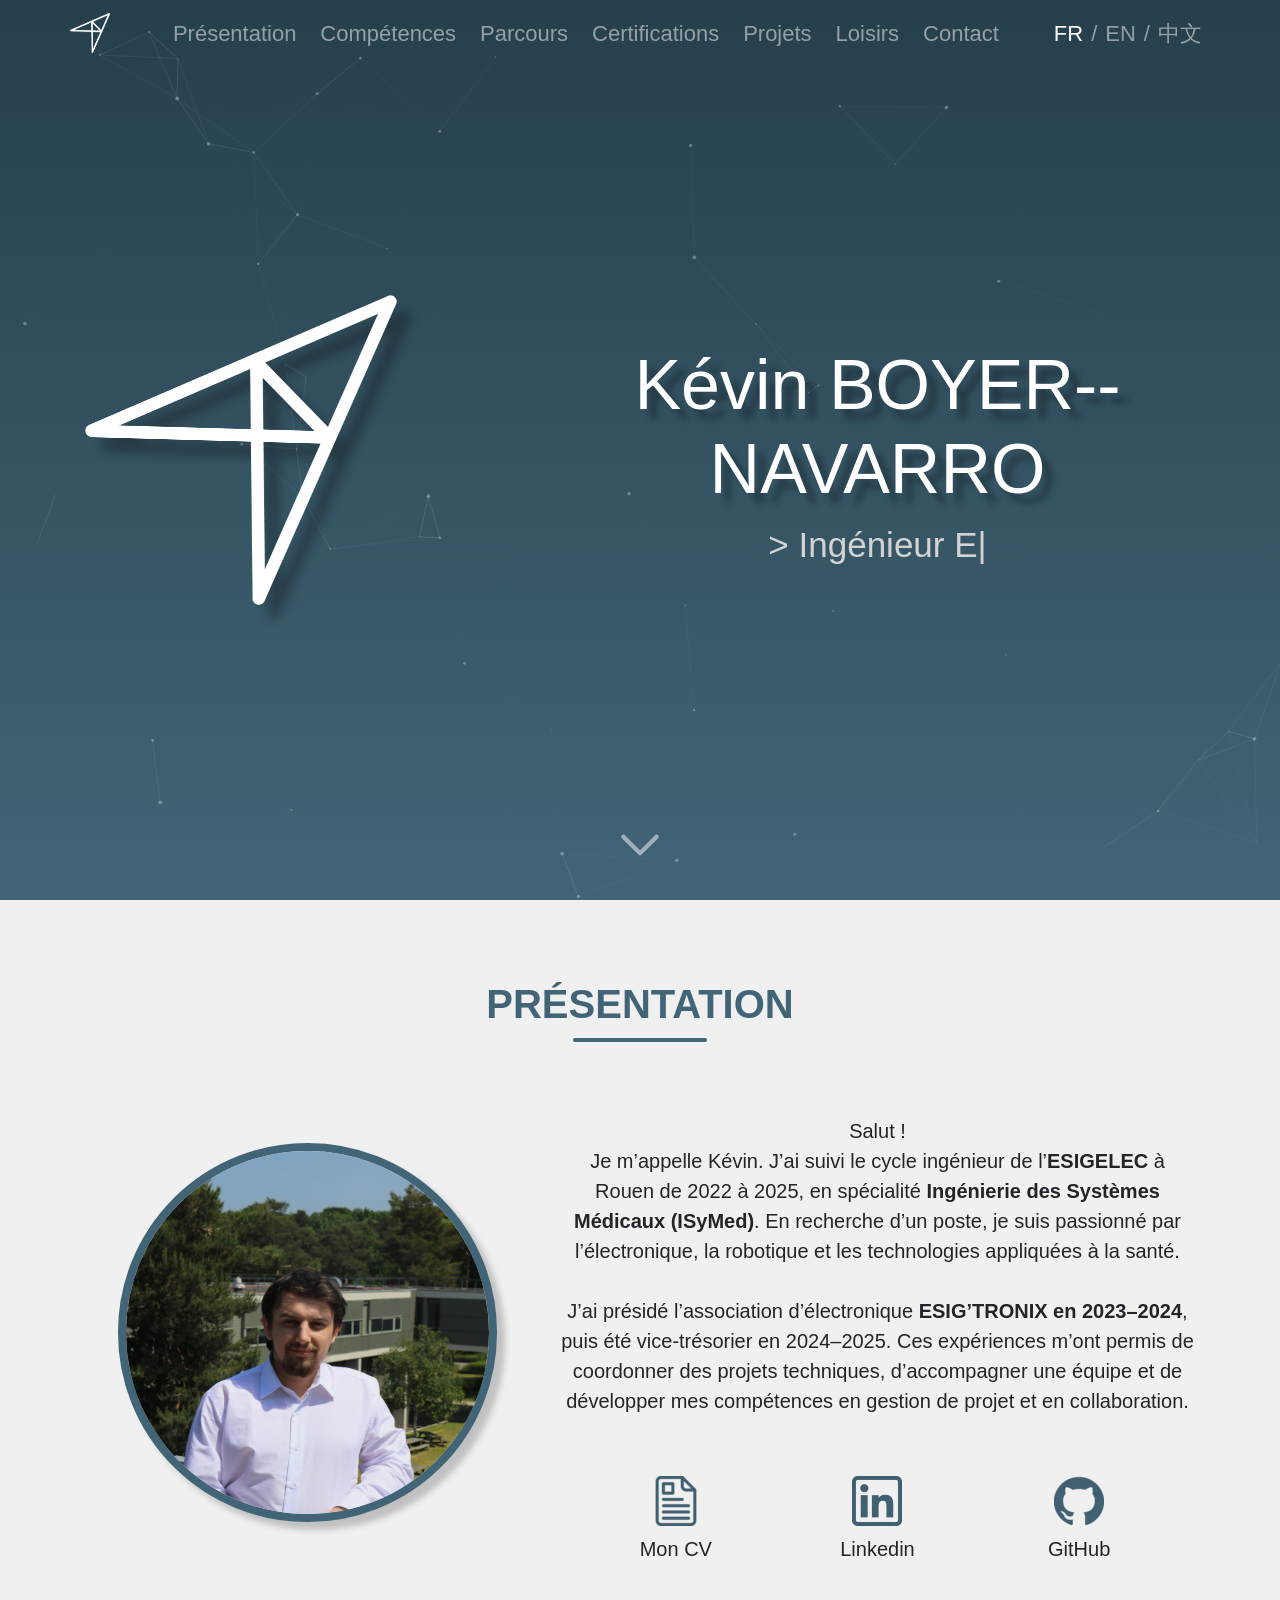
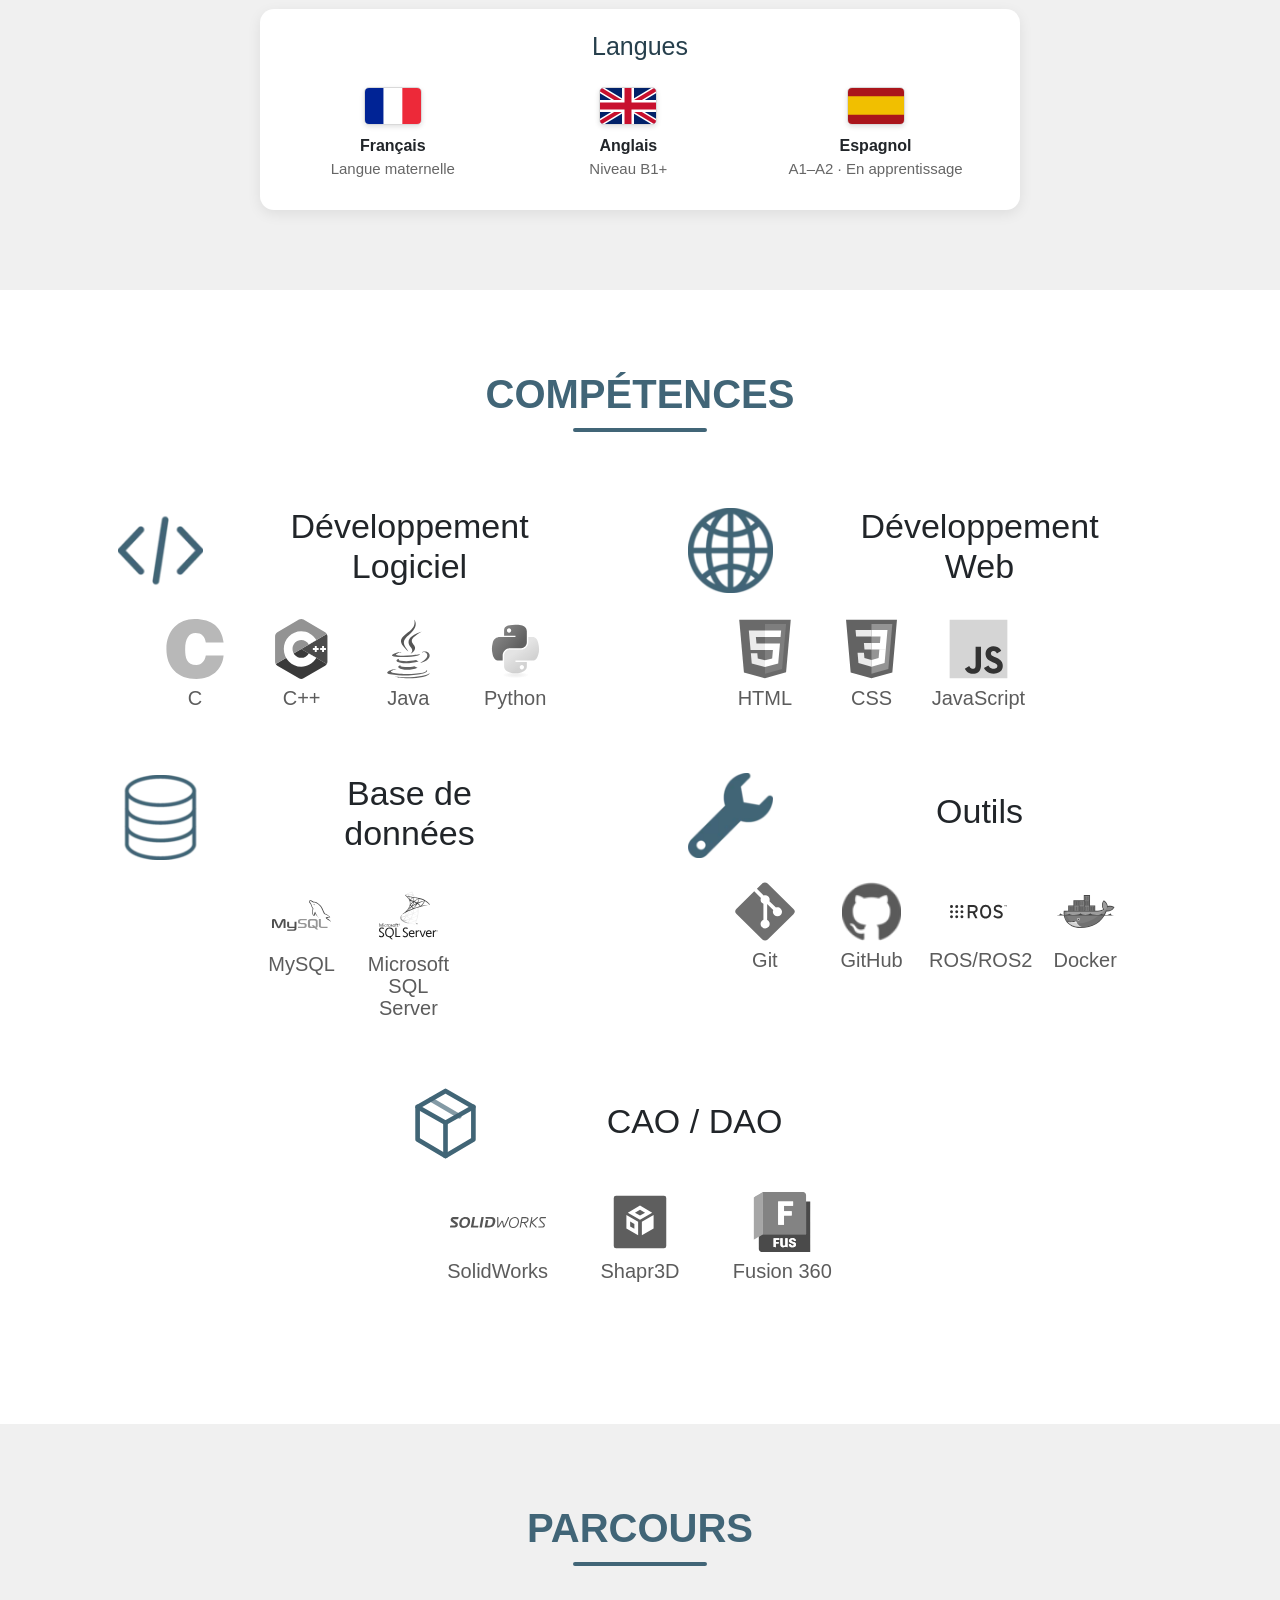
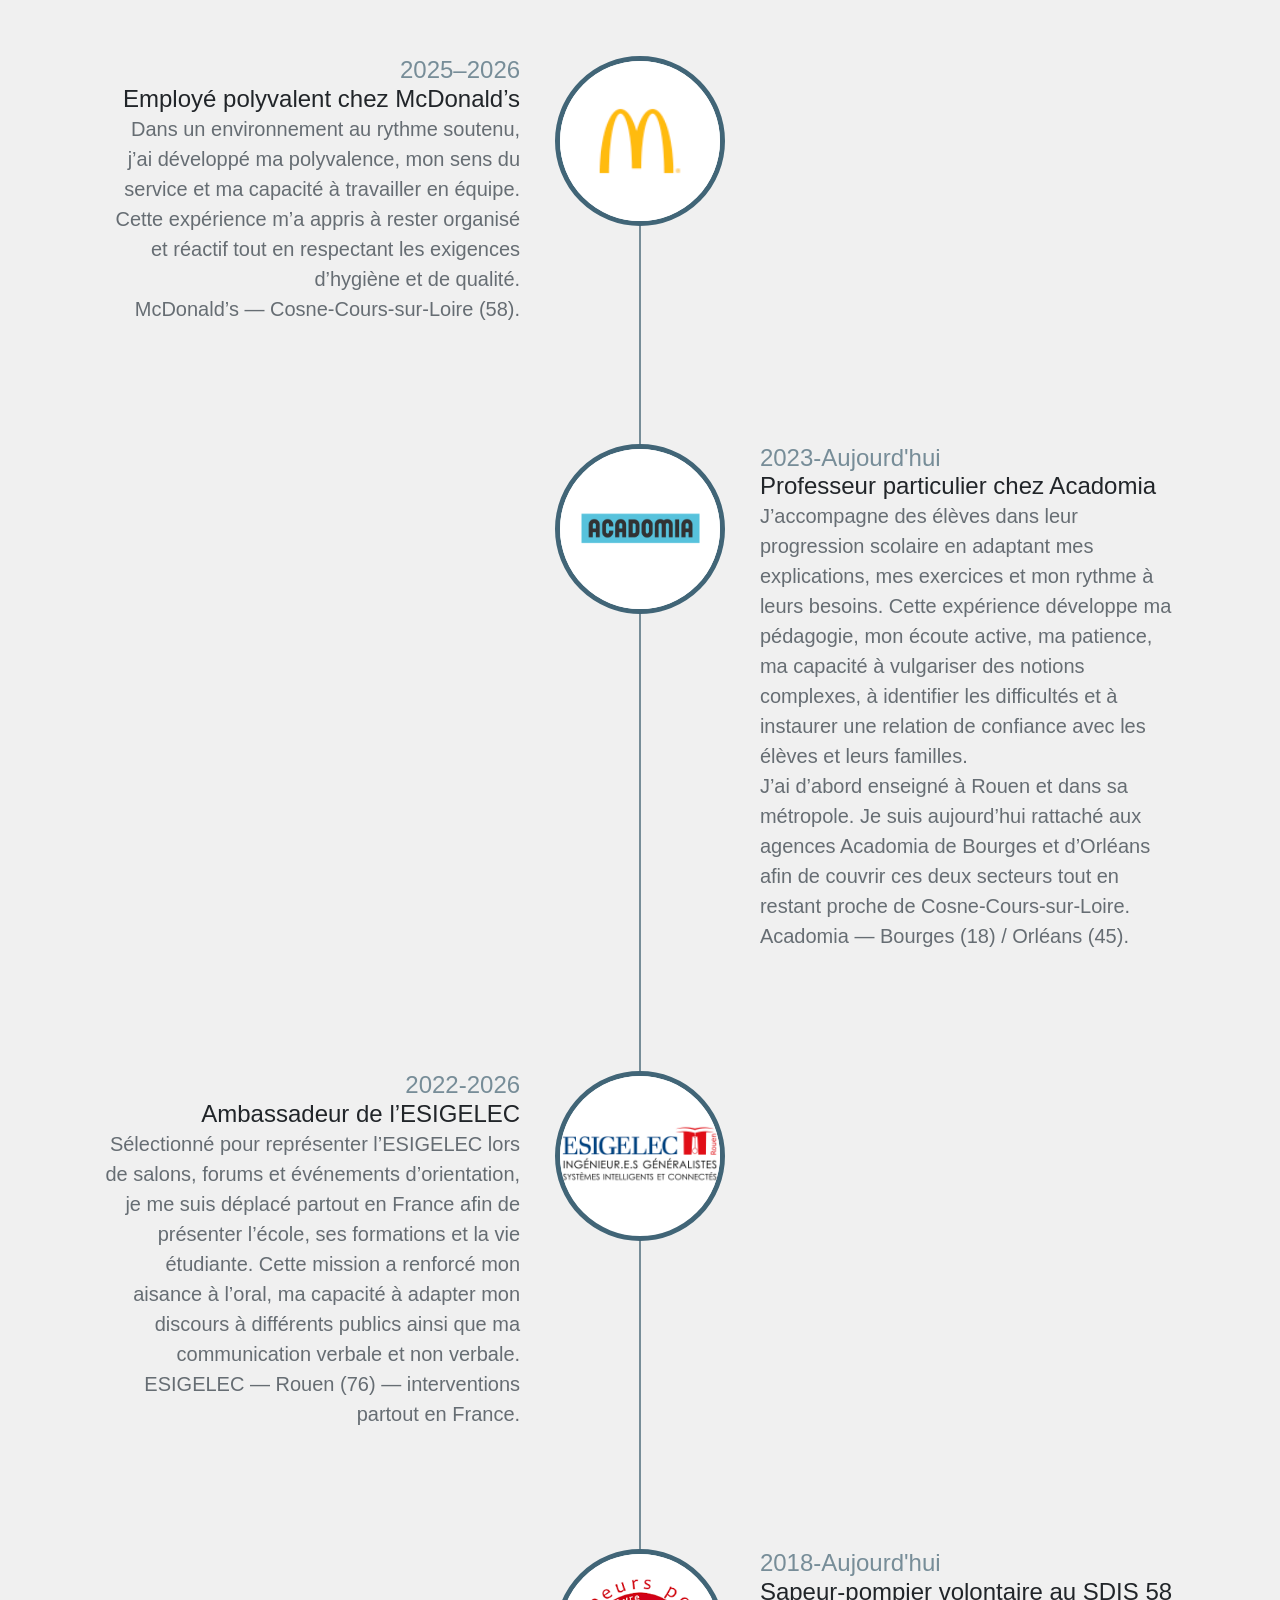
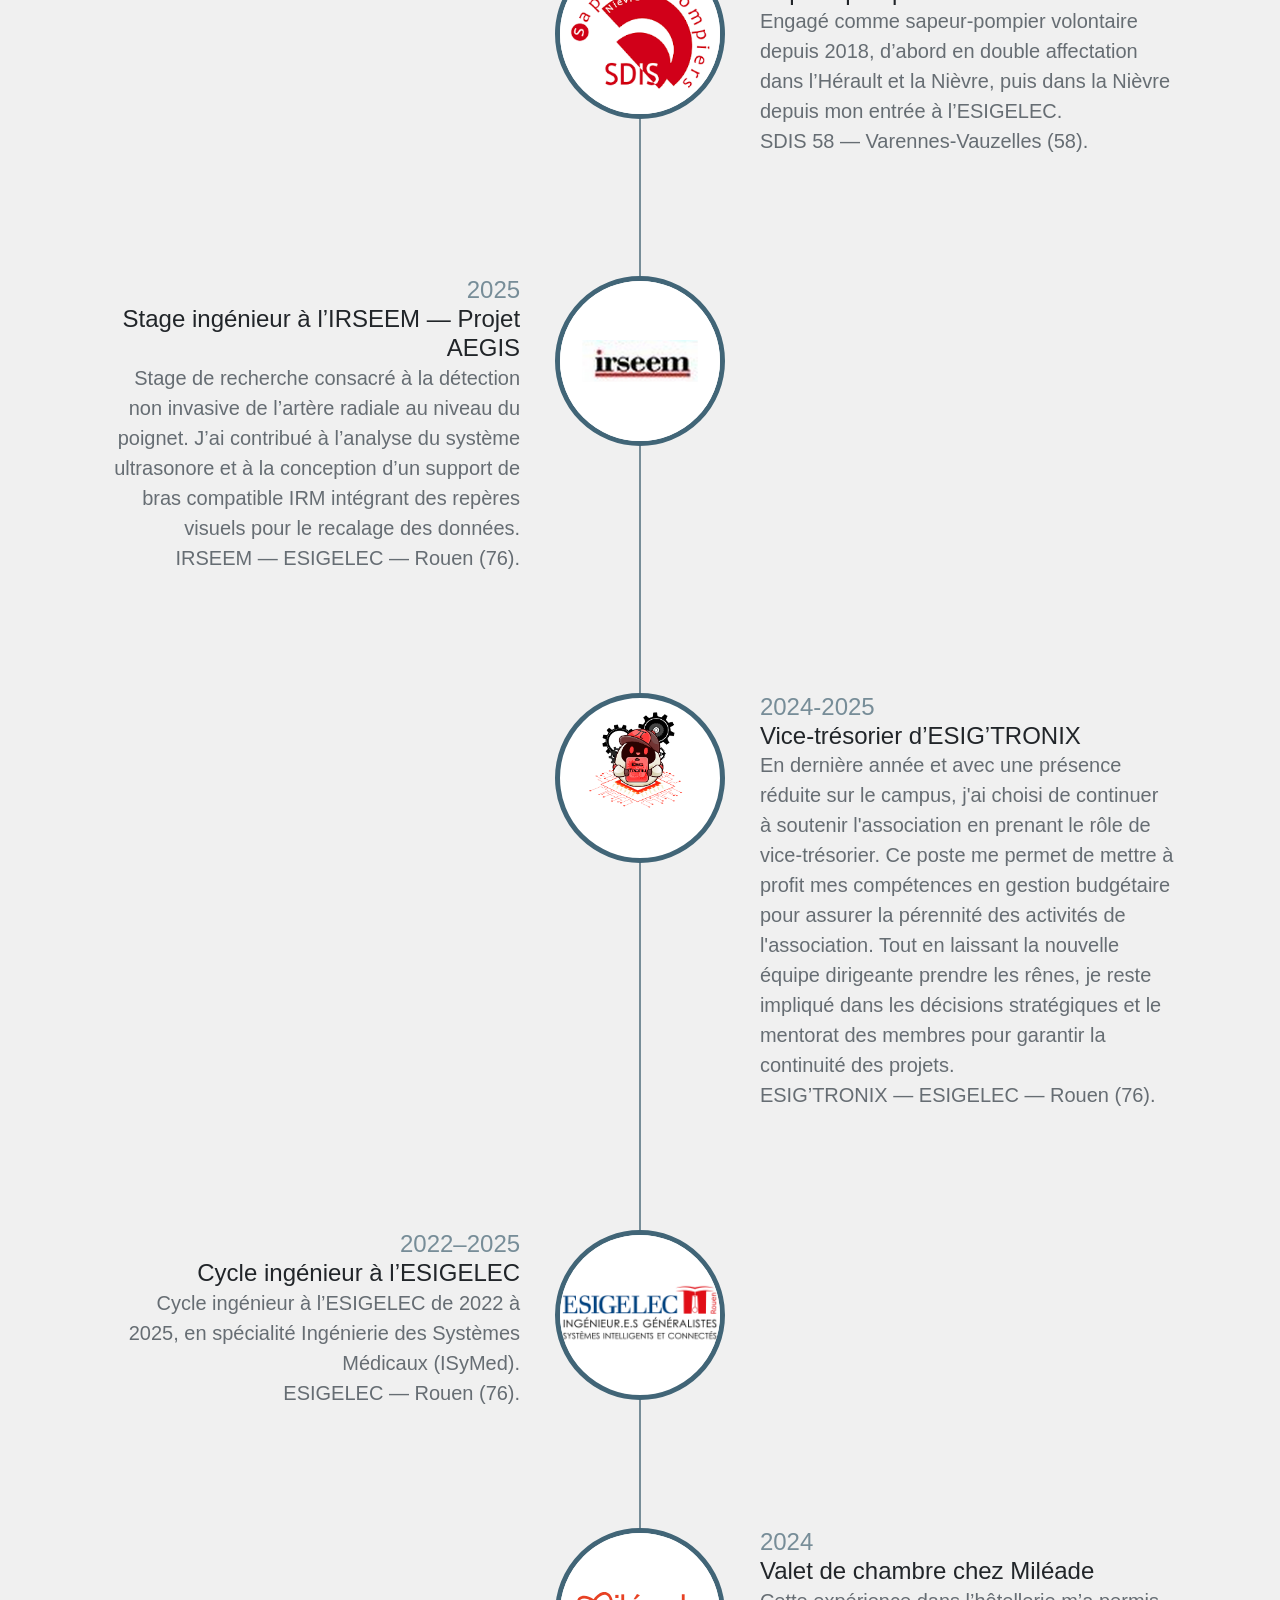
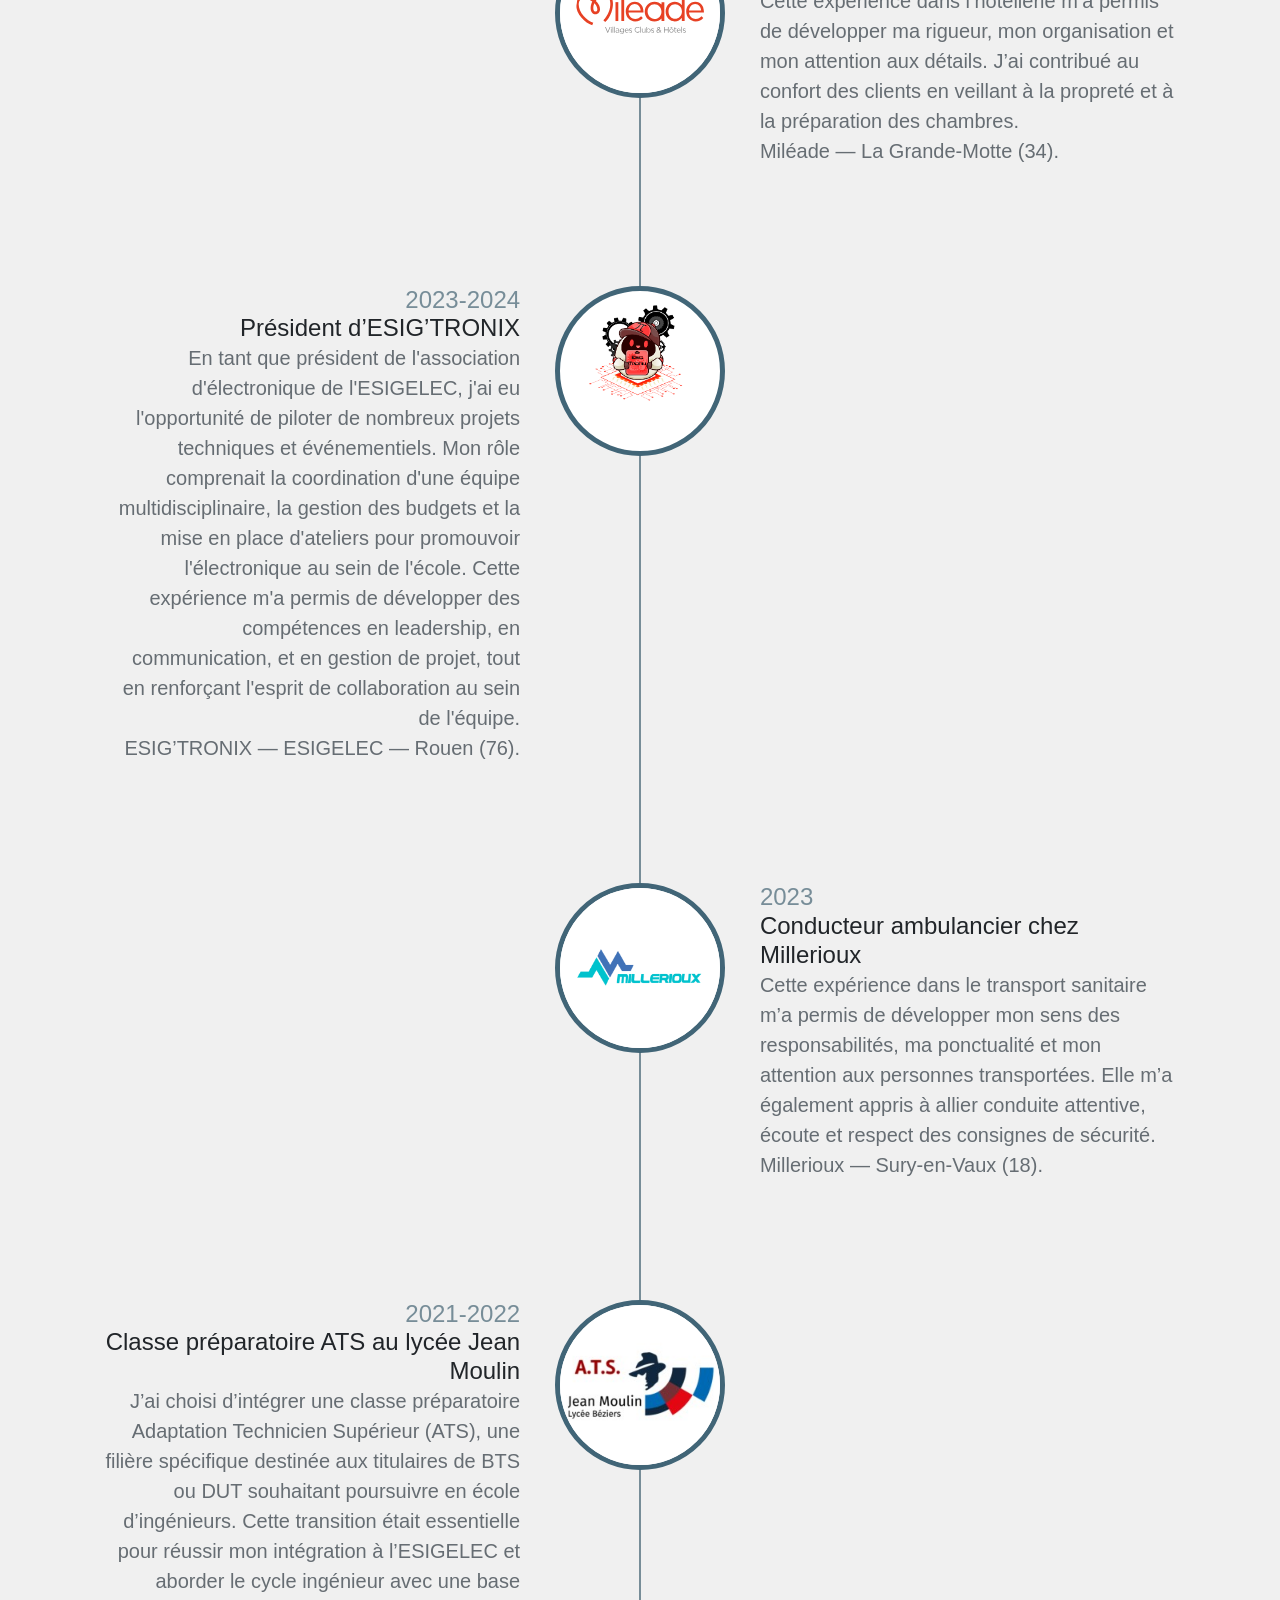
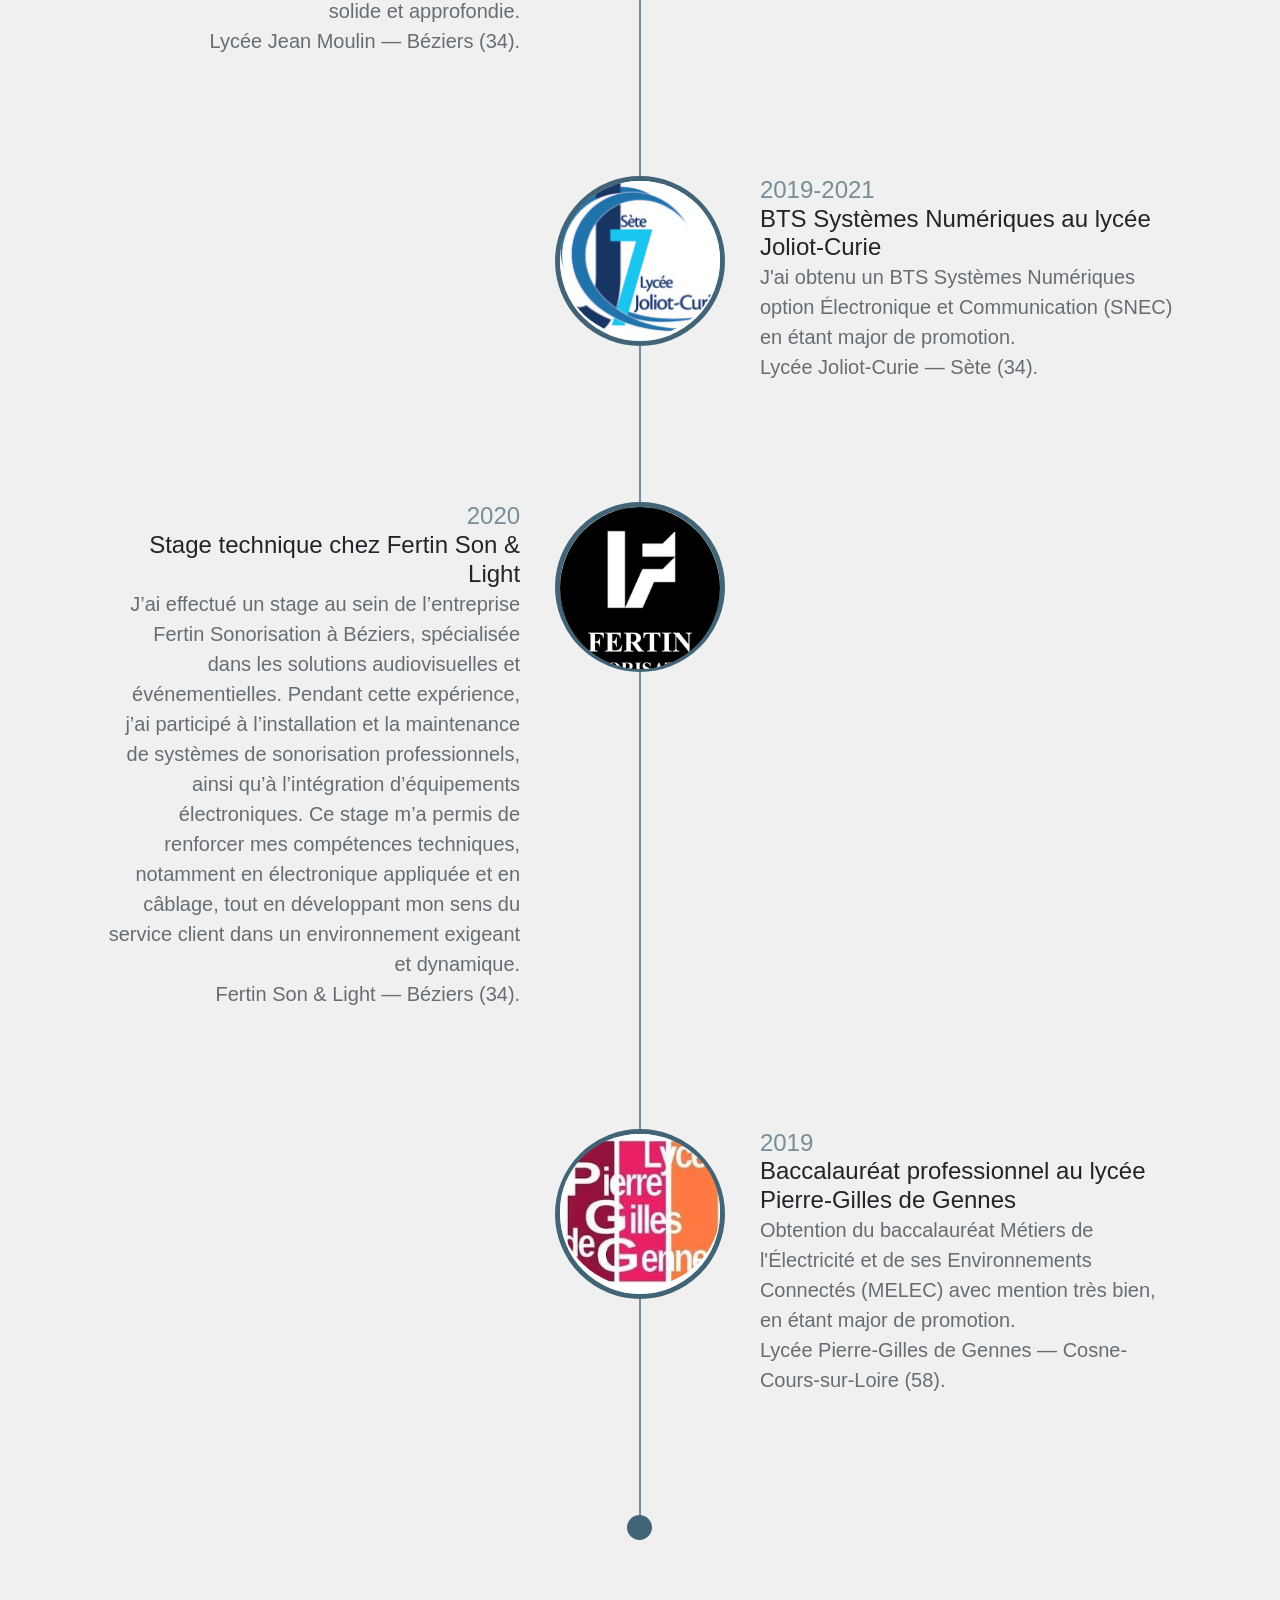
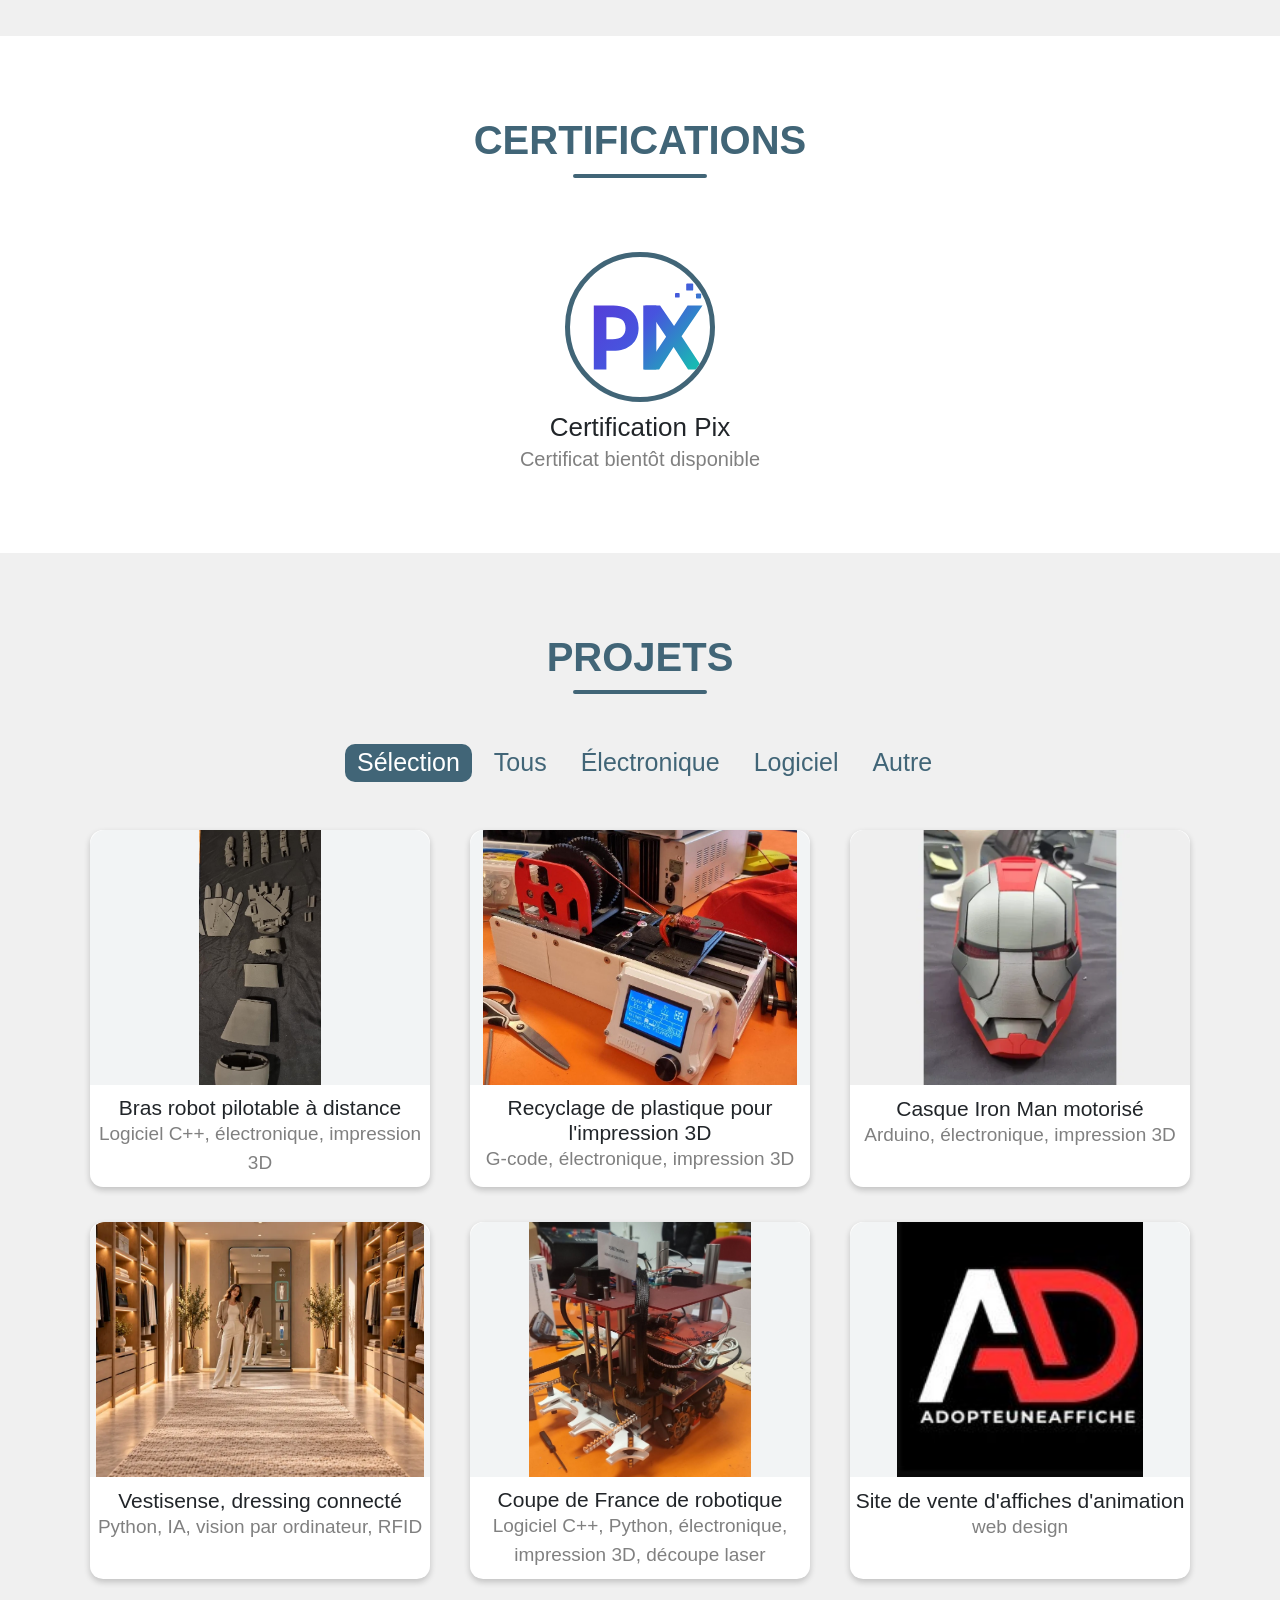
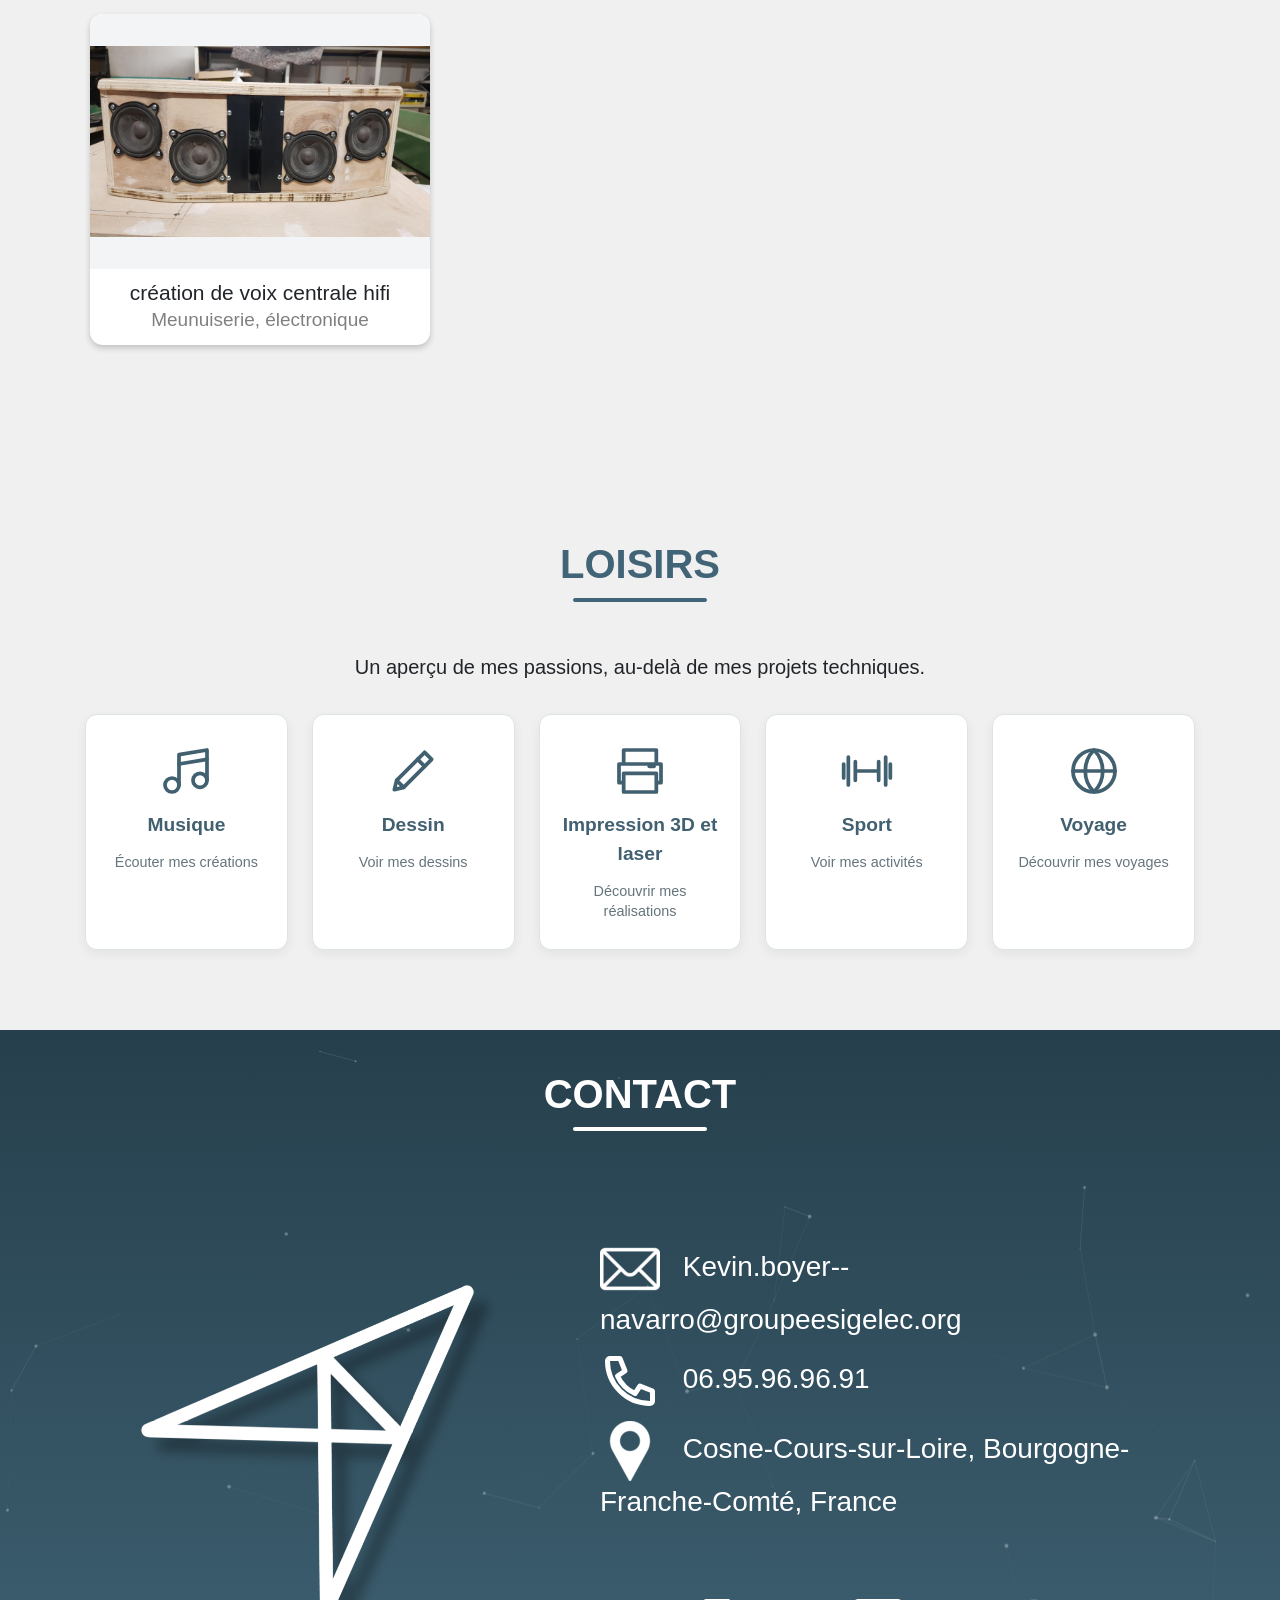
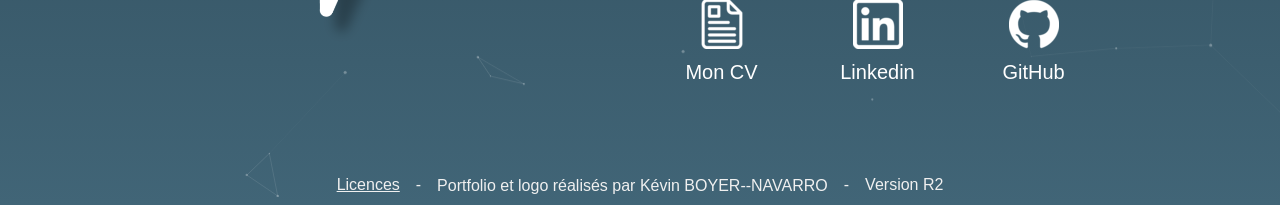
==== index.html @ 2b32feba "Harmonize career descriptions and employer locations across languages" ====
<!DOCTYPE html>
<html lang="fr">
    <head>
        <!-- Meta tags -->
        <meta charset="utf-8">
        <meta name="viewport" content="width=device-width, initial-scale=1, shrink-to-fit=no">
        <meta name="theme-color" content="#ffffff">
        <meta name="author" content="Kévin BOYER--NAVARRO">
        <meta name="description" content="Portfolio de Kévin BOYER-NAVARRO : électronique, robotique, systèmes médicaux et impression 3D.">
        <meta name="robots" content="index, noimageindex">

        <title>Portfolio Kévin BOYER-NAVARRO — ISyMed, électronique et robotique</title>

        <!-- Manifest and icons-->
        <link rel="apple-touch-icon" sizes="180x180" href="assets/favicons/apple-touch-icon.png">
        <link rel="icon" type="image/png" sizes="32x32" href="assets/favicons/favicon-32x32.png">
        <link rel="icon" type="image/png" sizes="16x16" href="assets/favicons/favicon-16x16.png">
        <link rel="manifest" href="site.webmanifest">

        <!-- Other languages -->
        <link rel="alternate" hreflang="fr" href="https://betamax58.github.io/Portefolio/site_fr.html">
        <link rel="alternate" hreflang="en" href="https://betamax58.github.io/Portefolio/site_en.html">
		<link rel="alternate" hreflang="zh-Hans" href="https://betamax58.github.io/Portefolio/site_ch.html">
        <link rel="alternate" hreflang="x-default" href="https://betamax58.github.io/Portefolio/">

        <link rel="canonical" href="https://betamax58.github.io/Portefolio/site_fr.html">

        <!-- CSS -->
        <link rel="stylesheet" href="css/lib/bootstrap-4.5.3.min.css">
        <link rel="stylesheet" href="css/lib/animate.compat.min.css">
        <link rel="stylesheet" href="css/app.css?v=20261003-career-logos">

        <!-- jQuery and JS bundle w/ Popper.js -->
        <script src="js/lib/jquery-3.5.1.slim.min.js" defer></script>
        <script src="js/lib/bootstrap-4.5.3.bundle.min.js" defer></script>
    
        <!-- Particles.js, Typed.js, Parallax.js and Wow.js -->
        <script src="js/lib/particles.min.js" defer></script>
        <script src="js/lib/typed.min.js" defer></script>
        <script src="js/lib/parallax.min.js" defer></script>
        <script src="js/lib/wow.min.js" defer></script>

        <!-- Main script -->
        <script src="js/app_fr.js?v=20261003-career-order" defer></script>
    <style>
.hobbies-grid{display:grid;grid-template-columns:repeat(4,minmax(0,1fr));gap:24px;margin-top:32px}
.hobby-card{width:100%;border:1px solid #dce4e8;border-radius:12px;background:#fff;color:#416070;padding:28px 16px;display:flex;flex-direction:column;align-items:center;gap:12px;cursor:pointer;box-shadow:0 4px 12px rgba(0,0,0,.06);transition:transform .2s,box-shadow .2s}
.hobby-card:hover,.hobby-card:focus-visible{transform:translateY(-4px);box-shadow:0 8px 20px rgba(65,96,112,.18);outline:2px solid #416070;outline-offset:3px}
.hobby-card svg{width:56px;height:56px;fill:none;stroke:currentColor;stroke-width:1.6;stroke-linecap:round;stroke-linejoin:round}
.hobby-card strong{font-size:1.2rem}.hobby-card span{font-size:.9rem;color:#65757d;line-height:1.4}
.hobby-empty{padding:36px 16px;text-align:center;color:#65757d}.hobby-empty svg{width:64px;height:64px;fill:none;stroke:#416070;stroke-width:1.6;stroke-linecap:round;stroke-linejoin:round;margin-bottom:20px}
@media(max-width:767px){.hobbies-grid{grid-template-columns:repeat(2,minmax(0,1fr));gap:16px}.hobby-card{padding:24px 12px}}
@media(prefers-reduced-motion:reduce){.hobby-card{transition:none}.hobby-card:hover,.hobby-card:focus-visible{transform:none}}
.music-library{max-height:70vh;overflow-y:auto}.music-track{padding:16px 0;border-bottom:1px solid #dce4e8}.music-track:last-child{border-bottom:0}.music-track h5{font-size:1rem;margin-bottom:10px}.music-track audio{display:block;width:100%}.hobbies-grid{grid-template-columns:repeat(auto-fit,minmax(180px,1fr))}@media(max-width:767px){.hobbies-grid{grid-template-columns:repeat(2,minmax(0,1fr))}}
</style>
    <style id="hobby-gallery-refresh">
#hobby-1 .drawing-gallery,#hobby-2 .maker-grid{display:grid!important;grid-template-columns:repeat(3,minmax(0,1fr))!important;gap:12px!important}
#hobby-1 .drawing-gallery a,#hobby-2 .maker-grid a,#hobby-3 .sport-grid a,#hobby-4 .travel-grid a{position:relative;display:block;aspect-ratio:1;background:#eef0f3;border-radius:10px;overflow:hidden;cursor:zoom-in}
#hobby-1 .drawing-gallery img,#hobby-2 .maker-grid img{width:100%!important;height:100%!important;object-fit:contain!important;padding:6px;background:#eef0f3!important}
.gallery-play{position:absolute;inset:0;display:grid;place-items:center;font-size:38px;color:white;text-shadow:0 2px 8px #000;background:#0002}
.media-zoom{position:fixed;inset:0;z-index:99999;background:#10131aef;display:flex;align-items:center;justify-content:center;padding:48px 20px}
.media-zoom img{max-width:100%;max-height:90vh;object-fit:contain}.media-zoom iframe{width:min(850px,100%);height:85vh;border:0}.media-zoom button{position:absolute;right:18px;top:12px;color:white;background:none;border:0;font-size:36px}
.music-library{background:#f4f6fa}.music-track{display:grid;grid-template-columns:36px minmax(0,1fr);gap:4px 12px;padding:14px!important;margin:0 0 10px!important;background:white;border:1px solid #e2e6ef;border-radius:12px}.track-number{grid-row:1/3;align-self:center;color:#7b879c;font-weight:700;font-size:18px}.music-track h5{margin:0;font-size:16px}.music-track audio{width:100%;height:34px;margin-top:6px}.music-library>p{color:#59657a;font-size:14px}
</style><style id="gallery-navigation">
.media-zoom .zoom-nav{top:50%;transform:translateY(-50%);right:auto;width:48px;height:64px;background:#0007;border-radius:8px;font-size:48px;line-height:1;z-index:2}
.media-zoom .zoom-prev{left:10px}.media-zoom .zoom-next{right:10px}.media-zoom .zoom-close{z-index:3}.zoom-count{position:absolute;bottom:12px;left:50%;transform:translateX(-50%);color:white;background:#0008;padding:4px 12px;border-radius:20px;z-index:2}.media-zoom .zoom-media{max-width:calc(100% - 70px);touch-action:pan-y pinch-zoom}
@media(max-width:600px){.media-zoom{padding:48px 6px}.media-zoom .zoom-nav{width:36px;height:52px;font-size:38px}.media-zoom .zoom-prev{left:4px}.media-zoom .zoom-next{right:4px}.media-zoom .zoom-media{max-width:calc(100% - 60px)}}
</style><style id="sport-gallery-layout">#hobby-3 .sport-grid{display:grid;grid-template-columns:repeat(3,minmax(0,1fr));gap:12px}#hobby-3 .sport-grid a,#hobby-4 .travel-grid a{position:relative;display:block;aspect-ratio:1;background:#eef0f3;border-radius:10px;overflow:hidden;cursor:zoom-in}#hobby-3 .sport-grid img{width:100%;height:100%;object-fit:contain;padding:6px}</style><style id="travel-gallery-layout">#hobby-4 .travel-grid{display:grid;grid-template-columns:repeat(3,minmax(0,1fr));gap:12px}#hobby-4 .travel-grid a{display:block;aspect-ratio:1;background:#eef0f3;border-radius:10px;overflow:hidden;cursor:zoom-in}#hobby-4 .travel-grid img{width:100%;height:100%;object-fit:contain;padding:6px}</style></head>

    <body data-spy="scroll" data-target=".navbar-center" data-offset="80">
        <!-- NAVBAR -->
        <nav class="navbar navbar-dark bg-blue-scrolled fixed-top navbar-expand-lg" role="navigation">
            <a class="navbar-brand d-lg-none" href="#">
                <img src="assets/logo_white.webp" width="40" height="40" alt="Logo de Kévin BOYER-NAVARRO">
            </a>
            <button class="navbar-toggler" type="button" data-toggle="collapse" data-target="#navbarSupportedContent" aria-controls="navbarSupportedContent" aria-expanded="false" aria-label="Toggle navigation">
                <span class="navbar-toggler-icon"></span>
            </button>
            
            <div class="collapse navbar-collapse justify-content-between" id="navbarSupportedContent">
                <div class="navbar-side navbar-nav d-none d-lg-flex">
                    <a class="navbar-brand nav-item" href="#">
                        <img src="assets/logo_white.webp" width="40" height="40" alt="Logo de Kévin BOYER-NAVARRO">
                    </a>
                </div>
                <div class="navbar-center navbar-nav justify-content-around">
                    <a class="nav-item nav-link animated slideInDown delay-200ms" href="#presentation">Présentation</a>
                    <a class="nav-item nav-link animated slideInDown delay-300ms" href="#skills">Compétences</a>
                    <a class="nav-item nav-link animated slideInDown delay-400ms" href="#career">Parcours</a>
                    <a class="nav-item nav-link animated slideInDown delay-500ms" href="#certifications">Certifications</a>
                    <a class="nav-item nav-link animated slideInDown delay-600ms" href="#projects">Projets</a>
                    <a class="nav-item nav-link animated slideInDown delay-650ms" href="#hobbies">Loisirs</a>
                    <a class="nav-item nav-link animated slideInDown delay-700ms" href="#contact">Contact</a>
                </div>
                <div class="navbar-side navbar-lang navbar-nav flex-row animated slideInDown delay-800ms">
                    <a class="nav-item nav-link active" href="site_fr.html">FR</a>
                    <span> / </span>
                    <a class="nav-item nav-link" href="site_en.html">EN</a>
					<span> / </span>
                    <a class="nav-item nav-link" href="site_ch.html">中文</a>
                </div>
            </div>
        </nav>

        <!-- HEADER -->
        <header class="container-fluid vh-100 p-0 position-relative">
            <div id="header-particles-bg" class="header-bg container-fluid vh-100 p-0 position-absolute"></div>
            <div class="header-overlay h-100 d-flex align-items-center">
                <div class="container">
                    <div class="row">
                        <div class="header-scene col-lg-5 d-flex justify-content-around justify-content-lg-start" data-relative-input="true">
                            <img class="header-logo" src="assets/logo_white.webp" data-depth="0.1" alt="Logo de Kévin BOYER-NAVARRO">
                        </div>
                        <div class="header-overlay-text col-lg text-center d-flex align-items-center flex-column mt-5">
                            <h1 class="header-overlay-title wow fadeIn" data-wow-delay="500ms">Kévin BOYER--NAVARRO</h1>
                            <div class="header-overlay-subtitle">
                                &gt; <span class="header-overlay-typed"></span>
                            </div>
                        </div>
                    </div>
                </div>
            </div>
            <div class="header-arrow-container position-relative d-flex justify-content-around">
                <a href="#presentation">
                    <img src="assets/arrow_down.svg" alt="continuer">
                </a>
            </div>
        </header>

        <!-- MAIN -->
        <main>
            <!-- PRESENTATION -->
            <section id="presentation" class="bg-gray">
                <div class="container">
                    <div class="section-header">
                        <h2 class="text-center">PRÉSENTATION</h2>
                        <hr>
                    </div>

                    <div class="row align-items-center">
                        <div class="col-lg-5 d-flex justify-content-around">
                            <img src="assets/profile.webp" class="presentation-face" alt="Portrait de Kévin BOYER-NAVARRO"></img>
                        </div>
                        <div class="col-lg text-center mt-4 mt-0-lg">
                            <p>Salut !<br>Je m’appelle Kévin. J’ai suivi le cycle ingénieur de l’<strong>ESIGELEC</strong> à Rouen de 2022 à 2025, en spécialité <strong>Ingénierie des Systèmes Médicaux (ISyMed)</strong>. En recherche d’un poste, je suis passionné par l’électronique, la robotique et les technologies appliquées à la santé.<br><br>J’ai présidé l’association d’électronique <strong>ESIG’TRONIX en 2023–2024</strong>, puis été vice-trésorier en 2024–2025. Ces expériences m’ont permis de coordonner des projets techniques, d’accompagner une équipe et de développer mes compétences en gestion de projet et en collaboration.</p>
                            <div class="presentation-links container mt-md-5 mt-3 d-flex justify-content-around">
                                <a href="assets/documents/CV Kévin BOYER--NAVARRO.pdf?v=20260930" target="_blank" class="presentation-links-item d-flex flex-column justify-content-around wow bounceInUp" data-wow-delay="100ms" rel="noopener noreferrer">
                                    <img src="assets/icons/cv.webp" class="mx-auto" alt="CV">
                                    <span class="mt-2">Mon CV</span>
                                </a>
                                <a href="https://www.linkedin.com/in/kevin-boyer-navarro-763221236?utm_source=share&utm_campaign=share_via&utm_content=profile&utm_medium=ios_app" class="presentation-links-item d-flex flex-column justify-content-around wow bounceInUp" data-wow-delay="300ms">
                                    <img src="assets/icons/linkedin.webp"  class="mx-auto" alt="LinkedIn">
                                    <span class="mt-2">Linkedin</span>
                                </a>
                                <a href="https://github.com/Betamax58" class="presentation-links-item d-flex flex-column justify-content-around wow bounceInUp" data-wow-delay="500ms">
                                    <img src="assets/icons/github.webp" class="mx-auto" alt="GitHub">
                                    <span class="mt-2">GitHub</span>
                                </a>
                            </div>
                        </div>
                    </div>
                    <div class="languages-strip mx-auto text-center wow fadeInUp" data-wow-delay="200ms">
                        <h3>Langues</h3>
                        <div class="language-list d-flex justify-content-around">
                            <div class="language-item"><img src="assets/languages/france.svg" alt="Drapeau français"><strong>Français</strong><span>Langue maternelle</span></div>
                            <div class="language-item"><img src="assets/languages/united-kingdom.svg" alt="Drapeau britannique"><strong>Anglais</strong><span>Niveau B1+</span></div>
                            <div class="language-item"><img src="assets/languages/spain.svg" alt="Drapeau espagnol"><strong>Espagnol</strong><span>A1–A2 · En apprentissage</span></div>
                        </div>
                    </div>
                </div>
            </section>

            <!-- SKILLS -->
            <section id="skills" class="bg-white">
                <div class="container">
                    <div class="section-header">
                        <h2 class="text-center">COMPÉTENCES</h2>
                        <hr>
                    </div>

                    <div class="row justify-content-around justify-content-xlg-between">

                        <div class="skills-container col-md-5 my-4 text-center wow zoomIn" data-wow-delay="200ms">
                            <div class="skills-container-header d-flex align-items-center">
                                <img src="assets/icons/software_dev_skill.webp" class="mr-2 mr-lg-4" alt="icone développement logiciel">
                                <h3>Développement<br>Logiciel</h3>
                            </div>
                            <div class="skills-container-body mt-2 mx-sm-3 mx-md-1 mx-lg-3 mx-xl-4 row justify-content-between align-last-row">
                                <div class="skill col-3 d-flex flex-column px-1 py-2 py-sm-3 py-md-2 py-lg-3 justify-content-start">
                                    <img src="assets/icons/skills/c.svg" alt="icone langage C">
                                    <span class="mt-2">C</span>
                                </div>
                                <div class="skill col-3 d-flex flex-column px-1 py-2 py-sm-3 py-md-2 py-lg-3 justify-content-start">
                                    <img src="assets/icons/skills/cpp.svg" alt="icone langage C plus plus">
                                    <span class="mt-2">C++</span>
                                </div>
                                <div class="skill col-3 d-flex flex-column px-1 py-2 py-sm-3 py-md-2 py-lg-3 justify-content-start">
                                    <img src="assets/icons/skills/java.svg" alt="icone langage Java">
                                    <span class="mt-2">Java</span>
                                </div>
                                <div class="skill col-3 d-flex flex-column px-1 py-2 py-sm-3 py-md-2 py-lg-3 justify-content-start">
                                    <img src="assets/icons/skills/python.svg" alt="icone langage Python">
                                    <span class="mt-2">Python</span>
                                </div>
                            </div>
                        </div>

                        <div class="skills-container col-md-5 my-4 text-center wow zoomIn" data-wow-delay="300ms">
                            <div class="skills-container-header d-flex align-items-center">
                                <img src="assets/icons/web_dev_skill.webp" class="mr-2 mr-lg-4" alt="icone développement Web">
                                <h3>Développement<br>Web</h3>
                            </div>
                            <div class="skills-container-body mt-2 mx-sm-3 mx-md-1 mx-lg-3 mx-xl-4 row justify-content-between align-last-row">
                                <div class="skill col-3 d-flex flex-column px-1 py-2 py-sm-3 py-md-2 py-lg-3 justify-content-start">
                                    <img src="assets/icons/skills/html.svg" alt="icone langage HTML">
                                    <span class="mt-2">HTML</span>
                                </div>
                                <div class="skill col-3 d-flex flex-column px-1 py-2 py-sm-3 py-md-2 py-lg-3 justify-content-start">
                                    <img src="assets/icons/skills/css.svg" alt="icone langage CSS">
                                    <span class="mt-2">CSS</span>
                                </div>
                                <div class="skill col-3 d-flex flex-column px-1 py-2 py-sm-3 py-md-2 py-lg-3 justify-content-start">
                                    <img src="assets/icons/skills/js.svg" alt="icone langage JS">
                                    <span class="mt-2">JavaScript</span>
                                </div>
                            </div>
                        </div>

                        <div class="skills-container col-md-5 my-4 text-center wow zoomIn" data-wow-delay="300ms">
                            <div class="skills-container-header d-flex align-items-center">
                                <img src="assets/icons/database_skill.webp" class="mr-2 mr-lg-4" alt="icone bases de données">
                                <h3>Base de<br>données</h3>
                            </div>
                            <div class="skills-container-body mt-2 mx-sm-3 mx-md-1 mx-lg-3 mx-xl-4 row justify-content-center">
                                <div class="skill col-3 d-flex flex-column px-1 py-2 py-sm-3 py-md-2 py-lg-3 justify-content-start">
                                    <img src="assets/icons/skills/mysql.svg" alt="icone MySQL">
                                    <span class="mt-2">MySQL</span>
                                </div>
                                <div class="skill col-3 d-flex flex-column px-1 py-2 py-sm-3 py-md-2 py-lg-3 justify-content-start">
                                    <img src="assets/icons/skills/sqlserver.svg" alt="icone SQL Server">
                                    <span class="mt-2">Microsoft SQL Server</span>
                                </div>
                            </div>
                        </div>

                        <div class="skills-container col-md-5 my-4 text-center wow zoomIn" data-wow-delay="400ms">
                            <div class="skills-container-header d-flex align-items-center">
                                <img src="assets/icons/tool_skill.webp" class="mr-2 mr-lg-4" alt="icone outils">
                                <h3>Outils</h3>
                            </div>
                            <div class="skills-container-body mt-2 mx-sm-3 mx-md-1 mx-lg-3 mx-xl-4 row justify-content-between align-last-row">
                                <div class="skill col-3 d-flex flex-column px-1 py-2 py-sm-3 py-md-2 py-lg-3 justify-content-start">
                                    <img src="assets/icons/skills/git.svg" alt="icone logiciel Git">
                                    <span class="mt-2">Git</span>
                                </div>
                                <div class="skill col-3 d-flex flex-column px-1 py-2 py-sm-3 py-md-2 py-lg-3 justify-content-start">
                                    <img src="assets/icons/github.webp" alt="GitHub">
                                    <span class="mt-2">GitHub</span>
                                </div>
                                <div class="skill col-3 d-flex flex-column px-1 py-2 py-sm-3 py-md-2 py-lg-3 justify-content-start">
                                    <img src="assets/icons/skills/ros.svg" alt="ROS / ROS 2">
                                    <span class="mt-2">ROS/ROS2</span>
                                </div>
                                <div class="skill col-3 d-flex flex-column px-1 py-2 py-sm-3 py-md-2 py-lg-3 justify-content-start">
                                    <img src="assets/icons/skills/docker.svg" alt="Docker">
                                    <span class="mt-2">Docker</span>
                                </div>
                            </div>
                        </div>

                        <div class="skills-container col-md-5 my-4 text-center wow zoomIn" data-wow-delay="500ms">
                            <div class="skills-container-header d-flex align-items-center">
                                <img src="assets/icons/cad_skill.svg?v=20260930" class="mr-2 mr-lg-4" alt="icone CAO DAO">
                                <h3>CAO / DAO</h3>
                            </div>
                            <div class="skills-container-body cad-skills mt-2 mx-sm-3 mx-md-1 mx-lg-3 mx-xl-4 row justify-content-between align-last-row">
                                <div class="skill col-4 d-flex flex-column px-1 py-2 py-sm-3 py-md-2 py-lg-3 justify-content-start">
                                    <img src="assets/icons/skills/solidworks.svg" alt="logo SolidWorks">
                                    <span class="mt-2">SolidWorks</span>
                                </div>
                                <div class="skill col-4 d-flex flex-column px-1 py-2 py-sm-3 py-md-2 py-lg-3 justify-content-start">
                                    <img src="assets/icons/skills/shapr3d.svg?v=20260930" alt="logo Shapr3D">
                                    <span class="mt-2">Shapr3D</span>
                                </div>
                                <div class="skill col-4 d-flex flex-column px-1 py-2 py-sm-3 py-md-2 py-lg-3 justify-content-start">
                                    <img src="assets/icons/skills/fusion360.svg" alt="logo Fusion 360">
                                    <span class="mt-2">Fusion 360</span>
                                </div>
                            </div>
                        </div>

                    </div>

                </div>
            </section>

            <!-- CAREER -->
            <section id="career" class="bg-gray">
                <div class="container">
                    <div class="section-header">
                        <h2 class="text-center">PARCOURS</h2>
                        <hr>
                    </div>

                    <ul class="timeline p-0">
                        <li><div class="timeline-image wow bounceInUp"><img class="rounded-circle img-fluid career-company-logo" src="assets/career/mcdonalds.png" alt="Employé polyvalent — McDonald’s"></div><div class="timeline-panel"><div class="timeline-heading"><h3 class="timeline-time">2025–2026</h3><h3>Employé polyvalent chez McDonald’s</h3></div><div class="timeline-body"><p>Dans un environnement au rythme soutenu, j’ai développé ma polyvalence, mon sens du service et ma capacité à travailler en équipe. Cette expérience m’a appris à rester organisé et réactif tout en respectant les exigences d’hygiène et de qualité.<br/>
                                        <span class="text-nowrap">McDonald’s</span> — Cosne-Cours-sur-Loire (58).</p></div></div></li>
                        <li class="timeline-inverted">
							<div class="timeline-image wow bounceInUp">
								<img class="rounded-circle img-fluid career-company-logo" src="assets/career/acadomia.png" alt="logo Acadomia" />
							</div>
							<div class="timeline-panel">
								<div class="timeline-heading">
									<h3 class="timeline-time">2023-Aujourd'hui</h3>
									<h3>Professeur particulier chez Acadomia</h3>
								</div>
								<div class="timeline-body">
									<p>J’accompagne des élèves dans leur progression scolaire en adaptant mes explications, mes exercices et mon rythme à leurs besoins. Cette expérience développe ma pédagogie, mon écoute active, ma patience, ma capacité à vulgariser des notions complexes, à identifier les difficultés et à instaurer une relation de confiance avec les élèves et leurs familles.<br/> J’ai d’abord enseigné à Rouen et dans sa métropole. Je suis aujourd’hui rattaché aux agences Acadomia de Bourges et d’Orléans afin de couvrir ces deux secteurs tout en restant proche de Cosne-Cours-sur-Loire.<br/>
                                        <span class="text-nowrap">Acadomia</span> — Bourges (18) / Orléans (45).</p>
								</div>
							</div>
						</li>
                        <li>
							<div class="timeline-image wow bounceInUp">
								<img class="rounded-circle img-fluid" src="assets/career/esigelec.webp" alt="logo ESIGELEC" />
							</div>
							<div class="timeline-panel">
								<div class="timeline-heading">
									<h3 class="timeline-time">2022-2026</h3>
									<h3>Ambassadeur de l’ESIGELEC</h3>
								</div>
								<div class="timeline-body">
									<p>Sélectionné pour représenter l’ESIGELEC lors de salons, forums et événements d’orientation, je me suis déplacé partout en France afin de présenter l’école, ses formations et la vie étudiante. Cette mission a renforcé mon aisance à l’oral, ma capacité à adapter mon discours à différents publics ainsi que ma communication verbale et non verbale.<br/>
                                        <span class="text-nowrap">ESIGELEC</span> — Rouen (76) — interventions partout en France.</p>
								</div>
							</div>
						</li>
                        <li class="timeline-inverted">
                            <div class="timeline-image wow bounceInUp">
                                <img class="rounded-circle img-fluid" src="assets/career/sdis.webp" alt="logo sdis 58" />
                            </div>
                            <div class="timeline-panel">
                                <div class="timeline-heading">
                                    <h3 class="timeline-time">2018-Aujourd'hui</h3>
                                    <h3>Sapeur-pompier volontaire au SDIS 58</h3>
                                </div>
                                <div class="timeline-body">
                                    <p>Engagé comme sapeur-pompier volontaire depuis 2018, d’abord en double affectation dans l’Hérault et la Nièvre, puis dans la Nièvre depuis mon entrée à l’ESIGELEC.<br/>
                                        <span class="text-nowrap">SDIS 58</span> — Varennes-Vauzelles (58).</p>
                                </div>
                            </div>
                        </li>
                        <li>
                            <div class="timeline-image wow bounceInUp">
                                <img class="rounded-circle img-fluid" src="assets/career/irseem.png" alt="logo IRSEEM" />
                            </div>
                            <div class="timeline-panel">
                                <div class="timeline-heading">
                                    <h3 class="timeline-time">2025</h3>
                                    <h3>Stage ingénieur à l’IRSEEM — Projet AEGIS</h3>
                                </div>
                                <div class="timeline-body">
                                    <p>Stage de recherche consacré à la détection non invasive de l’artère radiale au niveau du poignet. J’ai contribué à l’analyse du système ultrasonore et à la conception d’un support de bras compatible IRM intégrant des repères visuels pour le recalage des données.<br/>
                                        <span class="text-nowrap">IRSEEM — ESIGELEC</span> — Rouen (76).</p>
                                </div>
                            </div>
                        </li>
                        <li class="timeline-inverted">
                            <div class="timeline-image wow bounceInUp">
                                <img class="rounded-circle img-fluid" src="assets/career/tronix.webp" alt="logo tronix" />
                            </div>
                            <div class="timeline-panel">
                                <div class="timeline-heading">
                                    <h3 class="timeline-time">2024-2025</h3>
                                    <h3>Vice-trésorier d’ESIG’TRONIX</h3>
                                </div>
                                <div class="timeline-body">
                                    <p>En dernière année et avec une présence réduite sur le campus, j'ai choisi de continuer à soutenir l'association en prenant le rôle de vice-trésorier. Ce poste me permet de mettre à profit mes compétences en gestion budgétaire pour assurer la pérennité des activités de l'association. Tout en laissant la nouvelle équipe dirigeante prendre les rênes, je reste impliqué dans les décisions stratégiques et le mentorat des membres pour garantir la continuité des projets.<br/>
                                        <span class="text-nowrap">ESIG’TRONIX — ESIGELEC</span> — Rouen (76).</p>
                                </div>
                            </div>
                        </li>
                        <li>
                            <div class="timeline-image wow bounceInUp">
                                <img class="rounded-circle img-fluid" src="assets/career/esigelec.webp" alt="logo esigelec rouen" />
                            </div>
                            <div class="timeline-panel">
                                <div class="timeline-heading">
                                    <h3 class="timeline-time">2022–2025</h3>
                                    <h3>Cycle ingénieur à l’ESIGELEC</h3>
                                </div>
                                <div class="timeline-body">
                                    <p>Cycle ingénieur à l’ESIGELEC de 2022 à 2025, en spécialité Ingénierie des Systèmes Médicaux (ISyMed).<br/>
                                        <span class="text-nowrap">ESIGELEC</span> — Rouen (76).</p>
                                </div>
                            </div>
                        </li>
                        <li class="timeline-inverted"><div class="timeline-image wow bounceInUp"><img class="rounded-circle img-fluid career-company-logo" src="assets/career/mileade.svg" alt="Valet de chambre — Miléade"></div><div class="timeline-panel"><div class="timeline-heading"><h3 class="timeline-time">2024</h3><h3>Valet de chambre chez Miléade</h3></div><div class="timeline-body"><p>Cette expérience dans l’hôtellerie m’a permis de développer ma rigueur, mon organisation et mon attention aux détails. J’ai contribué au confort des clients en veillant à la propreté et à la préparation des chambres.<br/>
                                        <span class="text-nowrap">Miléade</span> — La Grande-Motte (34).</p></div></div></li>
                        <li>
                            <div class="timeline-image wow bounceInUp">
                                <img class="rounded-circle img-fluid" src="assets/career/tronix.webp" alt="logo tronix" />
                            </div>
                            <div class="timeline-panel">
                                <div class="timeline-heading">
                                    <h3 class="timeline-time">2023-2024</h3>
                                    <h3>Président d’ESIG’TRONIX</h3>
                                </div>
                                <div class="timeline-body">
                                    <p>En tant que président de l'association d'électronique de l'ESIGELEC, j'ai eu l'opportunité de piloter de nombreux projets techniques et événementiels. Mon rôle comprenait la coordination d'une équipe multidisciplinaire, la gestion des budgets et la mise en place d'ateliers pour promouvoir l'électronique au sein de l'école. Cette expérience m'a permis de développer des compétences en leadership, en communication, et en gestion de projet, tout en renforçant l'esprit de collaboration au sein de l'équipe.<br/>
                                        <span class="text-nowrap">ESIG’TRONIX — ESIGELEC</span> — Rouen (76).</p>
                                </div>
                            </div>
                        </li>
                        <li class="timeline-inverted"><div class="timeline-image wow bounceInUp"><img class="rounded-circle img-fluid career-company-logo" src="assets/career/millerioux.png" alt="Millerioux"></div><div class="timeline-panel"><div class="timeline-heading"><h3 class="timeline-time">2023</h3><h3>Conducteur ambulancier chez Millerioux</h3></div><div class="timeline-body"><p>Cette expérience dans le transport sanitaire m’a permis de développer mon sens des responsabilités, ma ponctualité et mon attention aux personnes transportées. Elle m’a également appris à allier conduite attentive, écoute et respect des consignes de sécurité.<br/>
                                        <span class="text-nowrap">Millerioux</span> — Sury-en-Vaux (18).</p></div></div></li>
                        <li>
                            <div class="timeline-image wow bounceInUp">
                                <img class="rounded-circle img-fluid" src="assets/career/jean-moulin.webp" alt="logo jean-moulin" />
                            </div>
                            <div class="timeline-panel">
                                <div class="timeline-heading">
                                    <h3 class="timeline-time">2021-2022</h3>
                                    <h3>Classe préparatoire ATS au lycée Jean Moulin</h3>
                                </div>
                                <div class="timeline-body">
                                    <p>J’ai choisi d’intégrer une classe préparatoire Adaptation Technicien Supérieur (ATS), une filière spécifique destinée aux titulaires de BTS ou DUT souhaitant poursuivre en école d’ingénieurs. Cette transition était essentielle pour réussir mon intégration à l’ESIGELEC et aborder le cycle ingénieur avec une base solide et approfondie.<br/>
                                        <span class="text-nowrap">Lycée Jean Moulin</span> — Béziers (34).</p>
                                </div>
                            </div>
                        </li>
                        <li class="timeline-inverted">
                            <div class="timeline-image wow bounceInUp">
                                <img class="rounded-circle img-fluid" src="assets/career/joliot.webp" alt="lycée joliot curie de Sète"/>
                            </div>
                            <div class="timeline-panel">
                                <div class="timeline-heading">
                                    <h3 class="timeline-time">2019-2021</h3>
                                    <h3>BTS Systèmes Numériques au lycée Joliot-Curie</h3>
                                </div>
                                <div class="timeline-body">
                                    <p>J'ai obtenu un BTS Systèmes Numériques option Électronique et Communication (SNEC) en étant major de promotion.<br/>
                                        <span class="text-nowrap">Lycée Joliot-Curie</span> — Sète (34).</p>
                                </div>
                            </div>
                        </li>
                        <li>
                            <div class="timeline-image wow bounceInUp">
                                <img class="rounded-circle img-fluid" src="assets/career/fertin.webp" alt="Entreprise fertin"/>
                            </div>
                            <div class="timeline-panel">
                                <div class="timeline-heading">
                                    <h3 class="timeline-time">2020</h3>
                                    <h3>Stage technique chez Fertin Son &amp; Light</h3>
                                </div>
                                <div class="timeline-body">
                                    <p>J’ai effectué un stage au sein de l’entreprise Fertin Sonorisation à Béziers, spécialisée dans les solutions audiovisuelles et événementielles. Pendant cette expérience, j’ai participé à l’installation et la maintenance de systèmes de sonorisation professionnels, ainsi qu’à l’intégration d’équipements électroniques. Ce stage m’a permis de renforcer mes compétences techniques, notamment en électronique appliquée et en câblage, tout en développant mon sens du service client dans un environnement exigeant et dynamique.<br/>
                                        <span class="text-nowrap">Fertin Son &amp; Light</span> — Béziers (34).</p>
                                </div>
                            </div>
                        </li>
                        <li class="timeline-inverted">
                            <div class="timeline-image wow bounceInUp">
                                <img class="rounded-circle img-fluid" src="assets/career/pgdg.webp" alt="lycée pgdg de cosne"/>
                            </div>
                            <div class="timeline-panel">
                                <div class="timeline-heading">
                                    <h3 class="timeline-time">2019</h3>
                                    <h3>Baccalauréat professionnel au lycée Pierre-Gilles de Gennes</h3>
                                </div>
                                <div class="timeline-body">
                                    <p>Obtention du baccalauréat Métiers de l'Électricité et de ses Environnements Connectés (MELEC) avec mention très bien, en étant major de promotion.<br/>
                                        <span class="text-nowrap">Lycée Pierre-Gilles de Gennes</span> — Cosne-Cours-sur-Loire (58).</p>
                                </div>
                            </div>
                        </li>
                        <li class="timeline-end">
                            <div class="timeline-image timeline-end-circle"></div>
                        </li>
                    </ul>
                    
                </div>
            </section>

            <!-- CERTIFICATIONS -->
            <section id="certifications" class="bg-white">
                <div class="container">
                    <div class="section-header">
                        <h2 class="text-center">CERTIFICATIONS</h2>
                        <hr>
                    </div>
					<!--

                    <div class="row mx-0 justify-content-around">
                        <div class="certif-container col-6 col-sm-5 col-md-3 d-flex flex-column wow zoomIn" data-wow-delay="100ms">
                            <img src="assets/certifications/voltaire.webp" class="mx-auto" alt="logo certification voltaire">
                            <div class="certif-label text-center">
                                <h4>Voltaire</h4>
                                <span>Niveau "Affaire"<br>Score : 785</span>
                            </div>
                        </div>

                        <div class="certif-container col-6 col-sm-5 col-md-3 d-flex flex-column wow zoomIn" data-wow-delay="200ms">
                            <img src="assets/certifications/toeic.webp" class="mx-auto" alt="logo certification toeic">
                            <div class="certif-label text-center">
                                <h4>TOEIC</h4>
                                <span>Niveau B2<br>Score : 965/990</span>
                            </div>
                        </div>

                        <div class="certif-container col-6 col-sm-5 col-md-3 d-flex flex-column wow zoomIn" data-wow-delay="300ms">
                            <img src="assets/certifications/azure_fundamentals.webp" class="mx-auto" alt="logo certification azure fundamentals">
                            <div class="certif-label text-center">
                                <h4>Microsoft Certified: Azure Fundamentals</h4>
                                <span>AZ-900</span>
                            </div>
                        </div>

                        <div class="certif-container col-6 col-sm-5 col-md-3 d-flex flex-column wow zoomIn" data-wow-delay="400ms">
                            <img src="assets/certifications/azure_developer.webp" class="mx-auto" alt="logo certification azure developer">
                            <div class="certif-label text-center">
                                <h4>Microsoft Certified: Azure Developer</h4>
                                <span>AZ-204</span>
                            </div>
                        </div>
						-->
						
                        <!--
                        <div class="certif-container col-6 col-sm-5 col-md-3 d-flex flex-column wow zoomIn" data-wow-delay="400ms">
                            <img src="assets/certifications/ccna.png" class="mx-auto" alt="logo certification ccna">
                            <div class="certif-label text-center">
                                <h4>Cisco CCNA 2</h4>
                                <span>Score : 90%</span>
                            </div>
                        </div>
                        -->

                        <div class="row mx-0 justify-content-around">
                            <div class="certif-container col-8 col-sm-5 col-md-3 d-flex flex-column wow zoomIn" data-wow-delay="100ms">
                                <a class="certif-logo-link" aria-disabled="true" tabindex="-1" aria-label="Certification Pix — certificat bientôt disponible" title="Certificat bientôt disponible" onclick="return false;">
                                    <img src="assets/certifications/pix.svg" alt="Logo de la certification Pix">
                                </a>
                                <div class="certif-label text-center">
                                    <h4>Certification Pix</h4>
                                    <span>Certificat bientôt disponible</span>
                                </div>
                            </div>
                        </div>
                    </div>
                </div>
            </section>

            <!-- PROJECTS -->
            <section id="projects" class="bg-gray">
                <div class="container">
                    <div class="section-header">
                        <h2 class="text-center">PROJETS</h2>
                        <hr>
                    </div>

                    <ul class="projects-filters mx-auto p-0 d-flex justify-content-between">
                        <li class="active" data-filter-name="selection" role="button" tabindex="0">Sélection</li>
                        <li data-filter-name="all" role="button" tabindex="0">Tous</li>
                        <li data-filter-name="elec" role="button" tabindex="0">Électronique</li>
                        <li data-filter-name="software" role="button" tabindex="0">Logiciel</li>
                        <li data-filter-name="other" role="button" tabindex="0">Autre</li>
                    </ul>

                    <div class="row mt-4 mt-sm-5 justify-content-between align-last-row">
                        <div class="project-container col-12 col-sm-6 col-lg-4 wow zoomIn" data-wow-delay="100ms" data-project-name="inmoov" data-project-categories="['selection', 'all', 'elec', 'software']" role="button" tabindex="0">
                            <div class="project-container-body d-flex flex-row flex-sm-column">
                                <img src="assets/projects/inmoov/thumbnail.webp" alt="Bras robot pilotable à distance">
                                <div class="project-container-title d-flex flex-column align-items-center justify-content-center text-center">
                                    <h4>Bras robot pilotable à distance</h4>
                                    <span>Logiciel C++, électronique, impression 3D</span>
                                </div>
                            </div>
                        </div>

                        <div class="project-container col-12 col-sm-6 col-lg-4" data-project-name="recreator" data-project-categories="['selection', 'all', 'elec', 'software']" style="display: none;" role="button" tabindex="0">
                            <div class="project-container-body d-flex flex-row flex-sm-column">
                                <img src="assets/projects/recreator/thumbnail.webp" alt="Recyclage de plastique pour l'impression 3D">
                                <div class="project-container-title d-flex flex-column align-items-center justify-content-center text-center">
                                    <h4>Recyclage de plastique pour l'impression 3D</h4>
                                    <span>G-code, électronique, impression 3D</span>
                                </div>
                            </div>
                        </div>

                        <div class="project-container col-12 col-sm-6 col-lg-4 wow zoomIn" data-wow-delay="200ms" data-project-name="iron_man" data-project-categories="['selection', 'all', 'elec', 'software', 'other']" role="button" tabindex="0">
                            <div class="project-container-body d-flex flex-row flex-sm-column">
                                <img src="assets/projects/iron_man/thumbnail.webp" alt="Casque Iron Man motorisé">
                                <div class="project-container-title d-flex flex-column align-items-center justify-content-center text-center">
                                    <h4>Casque Iron Man motorisé</h4>
                                    <span>Arduino, électronique, impression 3D</span>
                                </div>
                            </div>
                        </div>

                        <div class="project-container col-12 col-sm-6 col-lg-4 wow zoomIn" data-wow-delay="200ms" data-project-name="vestisense" data-project-categories="['selection', 'all', 'elec', 'software', 'other']" role="button" tabindex="0">
                            <div class="project-container-body d-flex flex-row flex-sm-column">
                                <img src="assets/projects/vestisense/thumbnail.webp" alt="Vestisense, dressing connecté">
                                <div class="project-container-title d-flex flex-column align-items-center justify-content-center text-center">
                                    <h4>Vestisense, dressing connecté</h4>
                                    <span>Python, IA, vision par ordinateur, RFID</span>
                                </div>
                            </div>
                        </div>

                        <div class="project-container col-12 col-sm-6 col-lg-4" data-project-name="horloge_bt" data-project-categories="['all', 'elec', 'software']" style="display: none;" role="button" tabindex="0">
                            <div class="project-container-body d-flex flex-row flex-sm-column">
                                <img src="assets/projects/horloge_bt/thumbnail.webp" alt="Horloge Bluetooth">
                                <div class="project-container-title d-flex flex-column align-items-center justify-content-center text-center">
                                    <h4>Horloge Bluetooth</h4>
                                    <span>Logiciel C++, électronique</span>
                                </div>
                            </div>
                        </div>

                        <div class="project-container col-12 col-sm-6 col-lg-4 wow zoomIn" data-wow-delay="300ms" data-project-name="coupe_de_france" data-project-categories="['selection', 'all', 'elec', 'software']" role="button" tabindex="0">
                            <div class="project-container-body d-flex flex-row flex-sm-column">
                                <img src="assets/projects/coupe_de_france/thumbnail.webp" alt="Coupe de France de robotique">
                                <div class="project-container-title d-flex flex-column align-items-center justify-content-center text-center">
                                    <h4>Coupe de France de robotique</h4>
                                    <span> Logiciel C++, Python, électronique, impression 3D, découpe laser</span>
                                </div>
                            </div>
                        </div>

                        <div class="project-container col-12 col-sm-6 col-lg-4 wow zoomIn" data-wow-delay="400ms" data-project-name="minecraft_serv" data-project-categories="['all', 'software', 'other']" role="button" tabindex="0">
                            <div class="project-container-body d-flex flex-row flex-sm-column">
                                <img src="assets/projects/minecraft_serv/thumbnail.webp" alt="serveur minecraft">
                                <div class="project-container-title d-flex flex-column align-items-center justify-content-center text-center">
                                    <h4>serveur minecraft</h4>
                                    <span>Linux, dimentionnement PC</span>
                                </div>
                            </div>
                        </div>

                        <div class="project-container col-12 col-sm-6 col-lg-4 wow zoomIn" data-wow-delay="500ms" data-project-name="adopte_une_affiche" data-project-categories="['selection', 'all', 'software', 'other']" role="button" tabindex="0">
                            <div class="project-container-body d-flex flex-row flex-sm-column">
                                <img src="assets/projects/adopte_une_affiche/thumbnail.webp" alt="Site de vente d'affiches d'animation">
                                <div class="project-container-title d-flex flex-column align-items-center justify-content-center text-center">
                                    <h4>Site de vente d'affiches d'animation</h4>
                                    <span>web design</span>
                                </div>
                            </div>
                        </div>

                        <div class="project-container col-12 col-sm-6 col-lg-4" data-project-name="volley_remote" data-project-categories="['all', 'software', 'elec']" style="display: none;" role="button" tabindex="0">
                            <div class="project-container-body d-flex flex-row flex-sm-column">
                                <img src="assets/projects/volley_remote/thumbnail.webp" alt="console bluetooth pour un afficheur de score de volley-ball">
                                <div class="project-container-title d-flex flex-column align-items-center justify-content-center text-center">
                                    <h4>console bluetooth pour un afficheur de score de volley-ball</h4>
                                    <span>Logiciel C++, électonique, impression 3D</span>
                                </div>
                            </div>
                        </div>

                        <div class="project-container col-12 col-sm-6 col-lg-4" data-project-name="trotinette" data-project-categories="['all', 'elec']" style="display: none;" role="button" tabindex="0">
                            <div class="project-container-body d-flex flex-row flex-sm-column">
                                <img src="assets/projects/trotinette/thumbnail.webp" alt="Répatation de trotinettes électiques">
                                <div class="project-container-title d-flex flex-column align-items-center justify-content-center text-center">
                                    <h4>Répatation de trotinettes électiques</h4>
                                    <span>électronique</span>
                                </div>
                            </div>
                        </div>

                        <div class="project-container col-12 col-sm-6 col-lg-4" data-project-name="arcade_tronix" data-project-categories="['all', 'software', 'elec']" style="display: none;" role="button" tabindex="0">
                            <div class="project-container-body d-flex flex-row flex-sm-column">
                                <img src="assets/projects/arcade_tronix/thumbnail.webp" alt="création de borne d'arcade">
                                <div class="project-container-title d-flex flex-column align-items-center justify-content-center text-center">
                                    <h4>création de borne d'arcade</h4>
                                    <span>Logiciel recalbox, électronique</span>
                                </div>
                            </div>
                        </div>

                        <div class="project-container col-12 col-sm-6 col-lg-4 wow zoomIn" data-wow-delay="600ms" data-project-name="voix_centrale" data-project-categories="['selection', 'all', 'elec', 'other']" role="button" tabindex="0">
                            <div class="project-container-body d-flex flex-row flex-sm-column">
                                <img src="assets/projects/voix_centrale/thumbnail.webp" alt="création de voix centrale hifi">
                                <div class="project-container-title d-flex flex-column align-items-center justify-content-center text-center">
                                    <h4>création de voix centrale hifi</h4>
                                    <span>Meunuiserie, électronique </span>
                                </div>
                            </div>
                        </div>

                        <div class="project-container col-12 col-sm-6 col-lg-4" data-project-name="bateau_peche" data-project-categories="['all', 'elec', 'other']" style="display: none;" role="button" tabindex="0">
                            <div class="project-container-body d-flex flex-row flex-sm-column">
                                <img src="assets/projects/bateau_peche/thumbnail.webp" alt="bateau radiocommandé pour la pêche">
                                <div class="project-container-title d-flex flex-column align-items-center justify-content-center text-center">
                                    <h4>bateau radiocommandé pour la pêche</h4>
                                    <span>Mécanique, électronique</span>
                                </div>
                            </div>
                        </div>

                        <div class="project-container col-12 col-sm-6 col-lg-4" data-project-name="televiseur" data-project-categories="['all', 'elec']" style="display: none;" role="button" tabindex="0">
                            <div class="project-container-body d-flex flex-row flex-sm-column">
                                <img src="assets/projects/televiseur/thumbnail.webp" alt="Réparation TV">
                                <div class="project-container-title d-flex flex-column align-items-center justify-content-center text-center">
                                    <h4>Réparation TV</h4>
                                    <span>Élctronique</span>
                                </div>
                            </div>
                        </div>
						
						<div class="project-container col-12 col-sm-6 col-lg-4" data-project-name="alim_stab" data-project-categories="['all', 'elec']" style="display: none;" role="button" tabindex="0">
                            <div class="project-container-body d-flex flex-row flex-sm-column">
                                <img src="assets/projects/alim_stab/thumbnail.webp" alt="animentation de laboratoire DIY">
                                <div class="project-container-title d-flex flex-column align-items-center justify-content-center text-center">
                                    <h4>animentation de laboratoire DIY</h4>
                                    <span>Élctronique, decoupe laser</span>
                                </div>
                            </div>
                        </div>

                    </div>
                </div>
            </section>

            <!-- HOBBIES -->
<section id="hobbies" class="bg-gray">
 <div class="container">
  <div class="section-header"><h2 class="text-center">LOISIRS</h2><hr></div>
  <p class="text-center">Un aperçu de mes passions, au-delà de mes projets techniques.</p>
  <div class="hobbies-grid">
   <button type="button" class="hobby-card" data-toggle="modal" data-target="#hobby-0" aria-haspopup="dialog"><svg viewBox="0 0 24 24" aria-hidden="true" focusable="false"><path d="M9 18V5l12-2v13"/><circle cx="6" cy="18" r="3"/><circle cx="18" cy="16" r="3"/><path d="m9 9 12-2"/></svg><strong>Musique</strong><span>Écouter mes créations</span></button>
   <button type="button" class="hobby-card" data-toggle="modal" data-target="#hobby-1" aria-haspopup="dialog"><svg viewBox="0 0 24 24" aria-hidden="true" focusable="false"><path d="m4 20 4-1 12-12-3-3L5 16l-1 4Z"/><path d="m14 7 3 3M5 16l3 3"/></svg><strong>Dessin</strong><span>Voir mes dessins</span></button>
   <button type="button" class="hobby-card" data-toggle="modal" data-target="#hobby-2" aria-haspopup="dialog"><svg viewBox="0 0 24 24" aria-hidden="true" focusable="false"><path d="M5 9V3h14v6M5 17H3V9h18v8h-2M5 13h14v8H5Z"/><path d="M16 10h2"/></svg><strong>Impression 3D et laser</strong><span>Découvrir mes réalisations</span></button>
   <button type="button" class="hobby-card" data-toggle="modal" data-target="#hobby-3" aria-haspopup="dialog"><svg viewBox="0 0 24 24" aria-hidden="true" focusable="false"><path d="M7 8v8M4 6v12M17 8v8M20 6v12M7 12h10M2 9v6M22 9v6"/></svg><strong>Sport</strong><span>Voir mes activités</span></button>
     <button type="button" class="hobby-card" data-toggle="modal" data-target="#hobby-4" aria-haspopup="dialog"><svg viewBox="0 0 24 24" aria-hidden="true" focusable="false"><circle cx="12" cy="12" r="9"/><path d="M3 12h18M12 3c5 5 5 13 0 18M12 3c-5 5-5 13 0 18"/></svg><strong>Voyage</strong><span>Découvrir mes voyages</span></button>
  </div>
 </div>
</section>

            <!-- CONTACT -->
            <footer id="contact" class="container-fluid p-0 position-relative">
                <div id="contact-particles-bg" class="contact-bg container-fluid p-0 position-absolute"></div>
                <div class="contact-overlay d-flex align-items-center">
                    <div class="container">
                        <div class="section-header">
                            <h2 class="text-center">CONTACT</h2>
                            <hr>
                        </div>

                        <div class="row">
                            <div class="contact-scene col-lg-5 d-flex justify-content-around align-items-center" data-relative-input="true">
                                <img class="contact-logo" src="assets/logo_white.webp" data-depth="0.1" alt="Logo de Kévin BOYER-NAVARRO">
                            </div>
                            <div class="contact-overlay-text col-lg d-flex flex-column mt-5">
                                <ul class="contact-info">
                                    <li>
                                        <img src="assets/icons/email.webp" alt="Adresse email">
                                        <span>Kevin.boyer--navarro@groupeesigelec.org</span>
                                    </li>
                                    <li>
                                        <img src="assets/icons/telephone.svg" alt="Téléphone">
                                        <span>06.95.96.96.91</span>
                                    </li>
									<li>
                                        <img src="assets/icons/location.webp" alt="Localisation">
                                        <span>Cosne-Cours-sur-Loire, Bourgogne-Franche-Comté, France</span>
                                    </li>
									
                                </ul>
                                <div class="contact-links m-4 mt-5 d-flex justify-content-center">
                                    <a href="assets/documents/CV Kévin BOYER--NAVARRO.pdf?v=20260930" target="_blank" class="contact-links-item mx-1 mx-sm-2 d-flex flex-column justify-content-around" rel="noopener noreferrer">
                                        <img src="assets/icons/cv_white.webp" class="mx-auto" alt="CV">
                                        <span class="mt-2 text-center">Mon CV</span>
                                    </a>
                                    <a href="https://www.linkedin.com/in/kevin-boyer-navarro-763221236?utm_source=share&utm_campaign=share_via&utm_content=profile&utm_medium=ios_app" class="contact-links-item mx-1 mx-sm-2 d-flex flex-column justify-content-around">
                                        <img src="assets/icons/linkedin_white.webp" class="mx-auto" alt="LinkedIn">
                                        <span class="mt-2 text-center">Linkedin</span>
                                    </a>
                                    <a href="https://github.com/Betamax58" class="contact-links-item mx-1 mx-sm-2 d-flex flex-column justify-content-around">
                                        <img src="assets/icons/github_white.webp" class="mx-auto" alt="GitHub">
                                        <span class="mt-2 text-center">GitHub</span>
                                    </a>
                                </div>
                            </div>
                        </div>
                    </div>
                </div>
                <ul class="footer-website-info m-0 px-2 position-relative d-flex justify-content-center align-items-center">
                    <li class="px-2 px-sm-3"><a href="#licenses" data-toggle="modal">Licences</a></li>
                    <li class="footer-website-separator">-</li>
                    <li class="px-2 px-sm-3 center">Portfolio et logo réalisés par<span class="text-nowrap">Kévin BOYER--NAVARRO</span></li>
                    <li class="footer-website-separator">-</li>
                    <li class="px-2 px-sm-3">Version R2</li>
                </ul>
            </footer>
        </main>

        <!-- PROJECT MODAL -->
        <article id="project" class="project-modal modal fade" tabindex="-1">
            <div class="modal-dialog modal-xl modal-dialog-centered">
                <div class="modal-content">
                    <div class="modal-header py-2">
                        <button type="button" class="close ml-0 my-auto py-2 invisible">
                            <span aria-hidden="true">&times;</span>
                        </button>
                        <h4 class="modal-title modal-project-title m-auto text-center py-2"></h4>
                        <h4 class="modal-title loading-title m-auto text-center py-2">Chargement du projet...</h4>
                        <button type="button" class="close ml-0 my-auto py-2" data-dismiss="modal" aria-label="Fermer">
                            <span aria-hidden="true">&times;</span>
                        </button>
                    </div>

                    <div class="modal-body modal-body-project row align-items-center">
                        <div class="col-12 col-xl-6">
                            <div class="project-left-col d-flex flex-column">
                                <div id="project-carousel" class="carousel slide" data-ride="carousel">
                                    <div class="carousel-inner">
                                        <div class="carousel-item active">
                                            <img src="assets/animations/loading.svg" class="d-block w-100" alt="Chargement">
                                        </div>
                                    </div>
                                    <a class="carousel-control-prev" href="#project-carousel" role="button" data-slide="prev">
                                        <span class="carousel-control-prev-icon" aria-hidden="true"></span>
                                        <span class="sr-only">Précédent</span>
                                    </a>
                                    <a class="carousel-control-next" href="#project-carousel" role="button" data-slide="next">
                                        <span class="carousel-control-next-icon" aria-hidden="true"></span>
                                        <span class="sr-only">Suivant</span>
                                    </a>
                                </div>
                                <ul class="project-images row px-2 px-sm-4 justify-content-center align-last-row">
                                </ul>
                            </div>
                        </div>

                        <div class="col-12 col-xl-6">
                            <div class="project-right-col d-flex flex-column px-sm-3 pt-0 pb-sm-3 pt-sm-2 py-xl-3 py-xl-0">
                                <section class="project-info">
                                    <h5>Informations</h5>
                                    <table>
                                    </table>
                                </section>

                                <section class="project-description">
                                    <h5>Description</h5>
                                    <div>
                                    </div>
                                </section>

                                <section class="project-resources">
                                    <h5 class="mb-3">Ressources</h5>
                                    <div class="d-flex px-3 px-sm-5 justify-content-around">
                                    </div>
                                </section>

                            </div>
                        </div>

                    </div>

                    <div class="modal-body loading-body flex-column justify-content-center align-items-center">
                        <div class="spinner-border text-dark" role="status">
                            <span class="sr-only">Chargement...</span>
                        </div>
                        <span class="mt-3 text-center">Veuillez patienter...</span>
                    </div>
                </div>
            </div>
        </article>

        <!-- LICENSES MODAL -->
        <article id="licenses" class="licenses-modal modal fade" tabindex="-1">
            <div class="modal-dialog modal-lg modal-dialog-centered">
                <div class="modal-content">
                    <div class="modal-header py-2">
                        <button type="button" class="close ml-0 my-auto py-2 invisible">
                            <span aria-hidden="true">&times;</span>
                        </button>
                        <h4 class="modal-title m-auto text-center py-2">LICENCES</h4>
                        <button type="button" class="close ml-0 my-auto py-2" data-dismiss="modal" aria-label="Fermer">
                            <span aria-hidden="true">&times;</span>
                        </button>
                    </div>

                    <div class="modal-body">
                        <section>
                            <h5>Général</h5>
                            <p>
                                Ce site Web ainsi que son logo ont été réalisés par Kévin BOYER--NAVARRO. Les bibliothèques utilisées
                                ainsi que leur licence sont disponibles ci-dessous.
                            </p>
                            <p>
                                Dernière mise à jour : 3 octobre 2026
                            </p>
                        </section>
                        <section>
                            <h5 class="mb-2">Framework et bibliothèques utilisés</h5>
                            
                            <div id="licenses-libraries" class="accordion">
                                <div class="card">
                                    <div class="card-header row justify-content-between align-items-center" id="license-bootstrap-heading">
                                        <div class="col-12 col-sm-9 d-flex justify-content-center justify-content-sm-start align-items-center">
                                            <img src="assets/licenses/bootstrap.webp" class="mr-2 mr-md-3" alt="logo bootstrap">
                                            <div>
                                                <a class="d-block mb-1" href="https://getbootstrap.com/">Bootstrap 4.5.3</a>
                                                <span>De "The Bootstrap Authors"</span>
                                            </div>
                                        </div>
                                        <button class="btn btn-dark mx-auto mx-xs-0 mt-2" data-toggle="collapse" data-target="#license-bootstrap" aria-expanded="true" aria-controls="license-bootstrap">
                                            Voir la licence
                                        </button>
                                    </div>
                              
                                    <div id="license-bootstrap" class="collapse" aria-labelledby="license-bootstrap-heading" data-parent="#licenses-libraries">
                                        <div class="card-body">
                                            <p>
                                                The MIT License (MIT)
                                            </p>
                                            <p>
                                                Copyright (c) 2011-2018 Twitter, Inc.<br>
                                                Copyright (c) 2011-2018 The Bootstrap Authors
                                            </p>
                                            <p>
                                                Permission is hereby granted, free of charge, to any person obtaining a copy
                                                of this software and associated documentation files (the "Software"), to deal
                                                in the Software without restriction, including without limitation the rights
                                                to use, copy, modify, merge, publish, distribute, sublicense, and/or sell
                                                copies of the Software, and to permit persons to whom the Software is
                                                furnished to do so, subject to the following conditions:
                                            </p>
                                            <p>
                                                The above copyright notice and this permission notice shall be included in
                                                all copies or substantial portions of the Software.
                                            </p>
                                            <p>
                                                THE SOFTWARE IS PROVIDED "AS IS", WITHOUT WARRANTY OF ANY KIND, EXPRESS OR
                                                IMPLIED, INCLUDING BUT NOT LIMITED TO THE WARRANTIES OF MERCHANTABILITY,
                                                FITNESS FOR A PARTICULAR PURPOSE AND NONINFRINGEMENT. IN NO EVENT SHALL THE
                                                AUTHORS OR COPYRIGHT HOLDERS BE LIABLE FOR ANY CLAIM, DAMAGES OR OTHER
                                                LIABILITY, WHETHER IN AN ACTION OF CONTRACT, TORT OR OTHERWISE, ARISING FROM,
                                                OUT OF OR IN CONNECTION WITH THE SOFTWARE OR THE USE OR OTHER DEALINGS IN
                                                THE SOFTWARE.
                                            </p>
                                        </div>
                                    </div>
                                </div>

                                <div class="card">
                                    <div class="card-header row d-flex justify-content-between align-items-center" id="license-jquery-heading">
                                        <div class="col-12 col-sm-9 d-flex justify-content-center justify-content-sm-start align-items-center">
                                            <img src="assets/licenses/jquery.webp" class="mr-2 mr-md-3" alt="logo jQuery">
                                            <div>
                                                <a class="d-block mb-1" href="https://jquery.com/">jQuery</a>
                                                <span>De "JS Foundation and other contributors"</span>
                                            </div>
                                        </div>
                                        <button class="btn btn-dark mx-auto mx-xs-0 mt-2" data-toggle="collapse" data-target="#license-jquery" aria-expanded="true" aria-controls="license-jquery">
                                            Voir la licence
                                        </button>
                                    </div>
                              
                                    <div id="license-jquery" class="collapse" aria-labelledby="license-jquery-heading" data-parent="#licenses-libraries">
                                        <div class="card-body">
                                            <p>
                                                Copyright OpenJS Foundation and other contributors, https://openjsf.org/
                                            </p>
                                            <p>
                                                Permission is hereby granted, free of charge, to any person obtaining
                                                a copy of this software and associated documentation files (the
                                                "Software"), to deal in the Software without restriction, including
                                                without limitation the rights to use, copy, modify, merge, publish,
                                                distribute, sublicense, and/or sell copies of the Software, and to
                                                permit persons to whom the Software is furnished to do so, subject to
                                                the following conditions:
                                            </p>
                                            <p>
                                                The above copyright notice and this permission notice shall be
                                                included in all copies or substantial portions of the Software.                                                
                                            </p>
                                            <p>
                                                THE SOFTWARE IS PROVIDED "AS IS", WITHOUT WARRANTY OF ANY KIND,
                                                EXPRESS OR IMPLIED, INCLUDING BUT NOT LIMITED TO THE WARRANTIES OF
                                                MERCHANTABILITY, FITNESS FOR A PARTICULAR PURPOSE AND
                                                NONINFRINGEMENT. IN NO EVENT SHALL THE AUTHORS OR COPYRIGHT HOLDERS BE
                                                LIABLE FOR ANY CLAIM, DAMAGES OR OTHER LIABILITY, WHETHER IN AN ACTION
                                                OF CONTRACT, TORT OR OTHERWISE, ARISING FROM, OUT OF OR IN CONNECTION
                                                WITH THE SOFTWARE OR THE USE OR OTHER DEALINGS IN THE SOFTWARE.
                                            </p>
                                        </div>
                                    </div>
                                </div>

                                <div class="card">
                                    <div class="card-header row d-flex justify-content-between align-items-center" id="license-parallax-heading">
                                        <div class="col-12 col-sm-9 d-flex justify-content-center justify-content-sm-start align-items-center">
                                            <img src="assets/licenses/parallax_js.webp" class="mr-2 mr-md-3" alt="logo parallax.js">
                                            <div>
                                                <a class="d-block mb-1" href="https://github.com/wagerfield/parallax">parallax.js</a>
                                                <span>De Matthew Wagerfield</span>
                                            </div>
                                        </div>
                                        <button class="btn btn-dark mx-auto mx-xs-0 mt-2" data-toggle="collapse" data-target="#license-parallax" aria-expanded="true" aria-controls="license-parallax">
                                            Voir la licence
                                        </button>
                                    </div>
                              
                                    <div id="license-parallax" class="collapse" aria-labelledby="license-parallax-heading" data-parent="#licenses-libraries">
                                        <div class="card-body">
                                            <p>
                                                The MIT License
                                            </p>
                                            <p>
                                                Copyright (C) 2014 Matthew Wagerfield - @wagerfield
                                            </p>
                                            <p>
                                                Permission is hereby granted, free of charge, to any
                                                person obtaining a copy of this software and associated
                                                documentation files (the "Software"), to deal in the
                                                Software without restriction, including without limitation
                                                the rights to use, copy, modify, merge, publish, distribute,
                                                sublicense, and/or sell copies of the Software, and to
                                                permit persons to whom the Software is furnished to do
                                                so, subject to the following conditions:
                                            </p>
                                            <p>
                                                The above copyright notice and this permission notice
                                                shall be included in all copies or substantial portions
                                                of the Software.                                            
                                            </p>
                                            <p>
                                                THE SOFTWARE IS PROVIDED "AS IS", WITHOUT WARRANTY
                                                OF ANY KIND, EXPRESS OR IMPLIED, INCLUDING BUT NOT
                                                LIMITED TO THE WARRANTIES OF MERCHANTABILITY, FITNESS
                                                FOR A PARTICULAR PURPOSE AND NONINFRINGEMENT. IN NO
                                                EVENT SHALL THE AUTHORS OR COPYRIGHT HOLDERS BE LIABLE
                                                FOR ANY CLAIM, DAMAGES OR OTHER LIABILITY, WHETHER IN
                                                AN ACTION OF CONTRACT, TORT OR OTHERWISE, ARISING FROM,
                                                OUT OF OR IN CONNECTION WITH THE SOFTWARE OR THE USE
                                                OR OTHER DEALINGS IN THE SOFTWARE.
                                            </p>
                                        </div>
                                    </div>
                                </div>

                                <div class="card">
                                    <div class="card-header row d-flex justify-content-between align-items-center" id="license-wow-heading">
                                        <div class="col-12 col-sm-9 d-flex justify-content-center justify-content-sm-start align-items-center">
                                            <img src="assets/licenses/wow_js.webp" class="mr-2 mr-md-3" alt="logo wow.js">
                                            <div>
                                                <a class="d-block mb-1" href="https://wowjs.uk/">wow.js</a>
                                                <span>De Thomas Grainger</span>
                                            </div>
                                        </div>
                                        <button class="btn btn-dark mx-auto mx-xs-0 mt-2" data-toggle="collapse" data-target="#license-wow" aria-expanded="true" aria-controls="license-wow">
                                            Voir la licence
                                        </button>
                                    </div>
                              
                                    <div id="license-wow" class="collapse" aria-labelledby="license-wow-heading" data-parent="#licenses-libraries">
                                        <div class="card-body">
                                            <p>
                                                The MIT License
                                            </p>
                                            <p>
                                                Copyright (c) 2016 Thomas Grainger.
                                            </p>
                                            <p>
                                                Permission is hereby granted, free of charge, to any person obtaining a copy
                                                of this software and associated documentation files (the "Software"), to deal
                                                in the Software without restriction, including without limitation the rights
                                                to use, copy, modify, merge, publish, distribute, sublicense, and/or sell
                                                copies of the Software, and to permit persons to whom the Software is
                                                furnished to do so, subject to the following conditions:
                                            </p>
                                            <p>
                                                The above copyright notice and this permission notice shall be included in
                                                all copies or substantial portions of the Software.
                                            </p>
                                            <p>
                                                THE SOFTWARE IS PROVIDED "AS IS", WITHOUT WARRANTY OF ANY KIND, EXPRESS OR
                                                IMPLIED, INCLUDING BUT NOT LIMITED TO THE WARRANTIES OF MERCHANTABILITY,
                                                FITNESS FOR A PARTICULAR PURPOSE AND NONINFRINGEMENT. IN NO EVENT SHALL THE
                                                AUTHORS OR COPYRIGHT HOLDERS BE LIABLE FOR ANY CLAIM, DAMAGES OR OTHER
                                                LIABILITY, WHETHER IN AN ACTION OF CONTRACT, TORT OR OTHERWISE, ARISING FROM,
                                                OUT OF OR IN CONNECTION WITH THE SOFTWARE OR THE USE OR OTHER DEALINGS IN
                                                THE SOFTWARE.
                                            </p>
                                            <p>
                                                Portions of this wow.js Software may utilize the following copyrighted material, the use of which is hereby acknowledged.
                                            </p>
                                            <p>
                                                WOW: https://github.com/matthieua/WOW/tree/20848c410fe32d161c2330e1d261b59512094f81
                                            </p>
                                            <p>
                                                Copyright (C) 2014; Matthieu Aussaguel
                                            </p>
                                            <p>
                                                Permission is hereby granted, free of charge, to any person obtaining a copy of this software and associated documentation files (the “Software”), to deal in the Software without restriction, including without limitation the rights to use, copy, modify, merge, publish, distribute, sublicense, and/or sell copies of the Software, and to permit persons to whom the Software is furnished to do so, subject to the following conditions:
                                            </p>
                                            <p>
                                                The above copyright notice and this permission notice shall be included in all copies or substantial portions of the Software.
                                            </p>
                                            <p>
                                                THE SOFTWARE IS PROVIDED “AS IS”, WITHOUT WARRANTY OF ANY KIND, EXPRESS OR IMPLIED, INCLUDING BUT NOT LIMITED TO THE WARRANTIES OF MERCHANTABILITY, FITNESS FOR A PARTICULAR PURPOSE AND NONINFRINGEMENT. IN NO EVENT SHALL THE AUTHORS OR COPYRIGHT HOLDERS BE LIABLE FOR ANY CLAIM, DAMAGES OR OTHER LIABILITY, WHETHER IN AN ACTION OF CONTRACT, TORT OR OTHERWISE, ARISING FROM, OUT OF OR IN CONNECTION WITH THE SOFTWARE OR THE USE OR OTHER DEALINGS IN THE SOFTWARE.
                                            </p>
                                        </div>
                                    </div>
                                </div>

                                <div class="card">
                                    <div class="card-header row d-flex justify-content-between align-items-center" id="license-particles-heading">
                                        <div class="col-12 col-sm-9 d-flex justify-content-center justify-content-sm-start align-items-center">
                                            <div>
                                                <a class="d-block mb-1" href="https://github.com/VincentGarreau/particles.js/">particles.js</a>
                                                <span>De Vincent Garreau</span>
                                            </div>
                                        </div>
                                        <button class="btn btn-dark mx-auto mx-xs-0 mt-2" data-toggle="collapse" data-target="#license-particles" aria-expanded="true" aria-controls="license-particles">
                                            Voir la licence
                                        </button>
                                    </div>
                              
                                    <div id="license-particles" class="collapse" aria-labelledby="license-particles-heading" data-parent="#licenses-libraries">
                                        <div class="card-body">
                                            <p>
                                                The MIT License (MIT)
                                            </p>
                                            <p>
                                                Copyright (c) 2015, Vincent Garreau
                                            </p>
                                            <p>
                                                Permission is hereby granted, free of charge, to any person obtaining a copy
                                                of this software and associated documentation files (the "Software"), to deal
                                                in the Software without restriction, including without limitation the rights
                                                to use, copy, modify, merge, publish, distribute, sublicense, and/or sell
                                                copies of the Software, and to permit persons to whom the Software is
                                                furnished to do so, subject to the following conditions:
                                            </p>
                                            <p>
                                                The above copyright notice and this permission notice shall be included in
                                                all copies or substantial portions of the Software.                                               
                                            </p>
                                            <p>
                                                THE SOFTWARE IS PROVIDED "AS IS", WITHOUT WARRANTY OF ANY KIND, EXPRESS OR
                                                IMPLIED, INCLUDING BUT NOT LIMITED TO THE WARRANTIES OF MERCHANTABILITY,
                                                FITNESS FOR A PARTICULAR PURPOSE AND NONINFRINGEMENT. IN NO EVENT SHALL THE
                                                AUTHORS OR COPYRIGHT HOLDERS BE LIABLE FOR ANY CLAIM, DAMAGES OR OTHER
                                                LIABILITY, WHETHER IN AN ACTION OF CONTRACT, TORT OR OTHERWISE, ARISING FROM,
                                                OUT OF OR IN CONNECTION WITH THE SOFTWARE OR THE USE OR OTHER DEALINGS IN
                                                THE SOFTWARE.
                                            </p>
                                        </div>
                                    </div>
                                </div>

                                <div class="card">
                                    <div class="card-header row d-flex justify-content-between align-items-center" id="license-typed-heading">
                                        <div class="col-12 col-sm-9 d-flex justify-content-center justify-content-sm-start align-items-center">
                                            <div>
                                                <a class="d-block mb-1" href="https://github.com/mattboldt/typed.js/">Typed.js</a>
                                                <span>De Matt Boldt</span>
                                            </div>
                                        </div>
                                        <button class="btn btn-dark mx-auto mx-xs-0 mt-2" data-toggle="collapse" data-target="#license-typed" aria-expanded="true" aria-controls="license-typed">
                                            Voir la licence
                                        </button>
                                    </div>
                              
                                    <div id="license-typed" class="collapse" aria-labelledby="license-typed-heading" data-parent="#licenses-libraries">
                                        <div class="card-body">
                                            <p>
                                                The MIT License (MIT)
                                            </p>
                                            <p>
                                                Copyright (c) 2018 Matt Boldt
                                            </p>
                                            <p>
                                                Permission is hereby granted, free of charge, to any person obtaining a copy
                                                of this software and associated documentation files (the "Software"), to deal
                                                in the Software without restriction, including without limitation the rights
                                                to use, copy, modify, merge, publish, distribute, sublicense, and/or sell
                                                copies of the Software, and to permit persons to whom the Software is
                                                furnished to do so, subject to the following conditions:
                                            </p>
                                            <p>
                                                The above copyright notice and this permission notice shall be included in
                                                all copies or substantial portions of the Software.                                              
                                            </p>
                                            <p>
                                                THE SOFTWARE IS PROVIDED "AS IS", WITHOUT WARRANTY OF ANY KIND, EXPRESS OR
                                                IMPLIED, INCLUDING BUT NOT LIMITED TO THE WARRANTIES OF MERCHANTABILITY,
                                                FITNESS FOR A PARTICULAR PURPOSE AND NONINFRINGEMENT. IN NO EVENT SHALL THE
                                                AUTHORS OR COPYRIGHT HOLDERS BE LIABLE FOR ANY CLAIM, DAMAGES OR OTHER
                                                LIABILITY, WHETHER IN AN ACTION OF CONTRACT, TORT OR OTHERWISE, ARISING FROM,
                                                OUT OF OR IN CONNECTION WITH THE SOFTWARE OR THE USE OR OTHER DEALINGS IN
                                                THE SOFTWARE.
                                            </p>
                                        </div>
                                    </div>
                                </div>

                                <div class="card">
                                    <div class="card-header row d-flex justify-content-between align-items-center" id="license-animate-heading">
                                        <div class="col-12 col-sm-9 d-flex justify-content-center justify-content-sm-start align-items-center">
                                            <div>
                                                <a class="d-block mb-1" href="https://animate.style/">Animate.css</a>
                                                <span>De Daniel Eden, Elton Mesquita et Waren Gonzaga</span>
                                            </div>
                                        </div>
                                        <button class="btn btn-dark mx-auto mx-xs-0 mt-2" data-toggle="collapse" data-target="#license-animate" aria-expanded="true" aria-controls="license-animate">
                                            Voir la licence
                                        </button>
                                    </div>
                              
                                    <div id="license-animate" class="collapse" aria-labelledby="license-animate-heading" data-parent="#licenses-libraries">
                                        <div class="card-body">
                                            <p>
                                                The MIT License (MIT)
                                            </p>
                                            <p>
                                                Copyright (c) 2020 Daniel Eden
                                            </p>
                                            <p>
                                                Permission is hereby granted, free of charge, to any person obtaining a copy
                                                of this software and associated documentation files (the "Software"), to deal
                                                in the Software without restriction, including without limitation the rights
                                                to use, copy, modify, merge, publish, distribute, sublicense, and/or sell
                                                copies of the Software, and to permit persons to whom the Software is
                                                furnished to do so, subject to the following conditions:
                                            </p>
                                            <p>
                                                The above copyright notice and this permission notice shall be included in all
                                                copies or substantial portions of the Software.                                       
                                            </p>
                                            <p>
                                                THE SOFTWARE IS PROVIDED "AS IS", WITHOUT WARRANTY OF ANY KIND, EXPRESS OR
                                                IMPLIED, INCLUDING BUT NOT LIMITED TO THE WARRANTIES OF MERCHANTABILITY,
                                                FITNESS FOR A PARTICULAR PURPOSE AND NONINFRINGEMENT. IN NO EVENT SHALL THE
                                                AUTHORS OR COPYRIGHT HOLDERS BE LIABLE FOR ANY CLAIM, DAMAGES OR OTHER
                                                LIABILITY, WHETHER IN AN ACTION OF CONTRACT, TORT OR OTHERWISE, ARISING FROM,
                                                OUT OF OR IN CONNECTION WITH THE SOFTWARE OR THE USE OR OTHER DEALINGS IN THE
                                                SOFTWARE.
                                            </p>
                                        </div>
                                    </div>
                                </div>

                            </div>
                        </section>
                        <section>
                            <h5 class="mb-2">Icônes</h5>
                            <div class="licenses-icons">
                                <div class="icon-license d-flex align-items-center">
                                    <img src="assets/icons/cv.webp" alt="CV">
                                    <span>
                                        Icons made by <a href="http://www.freepik.com/" title="Freepik">Freepik</a> from <a href="https://www.flaticon.com/" title="Flaticon"> www.flaticon.com</a>
                                    </span>
                                </div>
                            </div>
                            <div class="licenses-icons">
                                <div class="icon-license d-flex align-items-center">
                                    <img src="assets/icons/linkedin.webp" alt="LinkedIn">
                                    <span>
                                        Icons made by <a href="https://www.flaticon.com/authors/freepik" title="Freepik">Freepik</a> from <a href="https://www.flaticon.com/" title="Flaticon"> www.flaticon.com</a>
                                    </span>
                                </div>
                            </div>
                            <div class="licenses-icons">
                                <div class="icon-license d-flex align-items-center">
                                    <img src="assets/icons/github.webp" alt="GitHub">
                                    <span>
                                        Icons made by <a href="https://www.flaticon.com/authors/pixel-perfect" title="Pixel perfect">Pixel perfect</a> from <a href="https://www.flaticon.com/" title="Flaticon"> www.flaticon.com</a>
                                    </span>
                                </div>
                            </div>
                            <div class="licenses-icons">
                                <div class="icon-license d-flex align-items-center">
                                    <img src="assets/icons/software_dev_skill.webp" alt="icone développeur logiciel">
                                    <span>
                                        Icons made by <a href="https://www.flaticon.com/authors/kiranshastry" title="Kiranshastry">Kiranshastry</a> from <a href="https://www.flaticon.com/" title="Flaticon"> www.flaticon.com</a>
                                    </span>
                                </div>
                            </div>
                            <div class="licenses-icons">
                                <div class="icon-license d-flex align-items-center">
                                    <img src="assets/icons/web_dev_skill.webp" alt="icone développeur web">
                                    <span>
                                        Icons made by <a href="https://www.flaticon.com/free-icon/globe_2301129?term=web&page=1&position=2" title="Vitaly Gorbachev">Vitaly Gorbachev</a> from <a href="https://www.flaticon.com/" title="Flaticon"> www.flaticon.com</a>
                                    </span>
                                </div>
                            </div>
                            <div class="licenses-icons">
                                <div class="icon-license d-flex align-items-center">
                                    <img src="assets/icons/database_skill.webp" alt="icone bases de données">
                                    <span>
                                        Icons made by <a href="https://icon54.com/" title="Pixel perfect">Pixel perfect</a> from <a href="https://www.flaticon.com/" title="Flaticon"> www.flaticon.com</a>
                                    </span>
                                </div>
                            </div>
                            <div class="licenses-icons">
                                <div class="icon-license d-flex align-items-center">
                                    <img src="assets/icons/tool_skill.webp" alt="icone outils">
                                    <span>
                                        Icons made by <a href="https://www.flaticon.com/authors/freepik" title="Freepik">Freepik</a> from <a href="https://www.flaticon.com/" title="Flaticon"> www.flaticon.com</a>
                                    </span>
                                </div>
                            </div>
                            <div class="licenses-icons">
                                <div class="icon-license d-flex align-items-center">
                                    <img src="assets/icons/email.webp" class="invert-color" alt="Adresse email">
                                    <span>
                                        Icons made by <a href="http://www.freepik.com/" title="Freepik">Freepik</a> from <a href="https://www.flaticon.com/" title="Flaticon"> www.flaticon.com</a>
                                    </span>
                                </div>
                            </div>
                            <div class="licenses-icons">
                                <div class="icon-license d-flex align-items-center">
                                    <img src="assets/icons/location.webp" class="invert-color" alt="Localisation">
                                    <span>
                                        Icons made by <a href="https://www.flaticon.com/authors/those-icons" title="Those Icons">Those Icons</a> from <a href="https://www.flaticon.com/" title="Flaticon"> www.flaticon.com</a>
                                    </span>
                                </div>
                            </div>
                            <div class="licenses-icons">
                                <div class="icon-license d-flex align-items-center">
                                    <img src="assets/icons/pdf_file.webp" alt="icone PDF">
                                    <span>
                                        Icons made by <a href="http://www.freepik.com/" title="Freepik">Freepik</a> from <a href="https://www.flaticon.com/" title="Flaticon"> www.flaticon.com</a>
                                    </span>
                                </div>
                            </div>

                        </section>
                        <section id="credits-assets" class="asset-credits">
                            <h5>Logos, pictogrammes et contenus</h5><p>Les crédits Flaticon ci-dessus sont conservés, y compris pour les variantes blanches des icônes. Les logos de marques et d’organismes présentés ci-dessous restent la propriété de leurs titulaires ; leur présence identifie un outil, un parcours ou un lien, sans partenariat implicite.</p>
                            <h6>Pictogrammes des technologies</h6><p>C, C++, Java, Python, HTML5, CSS3, JavaScript, MySQL, Microsoft SQL Server, Git, Docker et ROS : Devicon, © 2015 konpa et contributeurs, licence MIT. Les noms et marques restent soumis aux conditions de leurs titulaires. <a href="https://github.com/devicons/devicon" target="_blank" rel="noopener noreferrer">Devicon</a> · <a href="assets/licenses/devicon-MIT.txt" target="_blank" rel="noopener noreferrer">Texte intégral de la licence MIT</a></p>
                            <div class="table-responsive"><table class="table table-sm credits-table"><thead><tr><th scope="col">Logo</th><th scope="col">Titulaire / crédit</th><th scope="col">Source</th></tr></thead><tbody><tr><td><img src="assets/icons/skills/solidworks.svg" alt="SolidWorks" loading="lazy"> SolidWorks</td><td>Dassault Systèmes</td><td><a href="https://www.solidworks.com/" target="_blank" rel="noopener noreferrer">Site / source</a></td></tr><tr><td><img src="assets/icons/skills/fusion360.svg" alt="Fusion 360" loading="lazy"> Fusion 360</td><td>Autodesk</td><td><a href="https://www.autodesk.com/products/fusion-360/overview" target="_blank" rel="noopener noreferrer">Site / source</a></td></tr><tr><td><img src="assets/icons/skills/shapr3d.svg" alt="Shapr3D" loading="lazy"> Shapr3D</td><td>Shapr3D</td><td><a href="https://www.shapr3d.com/" target="_blank" rel="noopener noreferrer">Site / source</a></td></tr><tr><td><img src="assets/icons/linkedin.webp" alt="LinkedIn" loading="lazy"> LinkedIn</td><td>LinkedIn</td><td><a href="https://brand.linkedin.com/" target="_blank" rel="noopener noreferrer">Site / source</a></td></tr><tr><td><img src="assets/icons/github.webp" alt="GitHub" loading="lazy"> GitHub</td><td>GitHub</td><td><a href="https://github.com/logos" target="_blank" rel="noopener noreferrer">Site / source</a></td></tr><tr><td><img src="assets/icons/instagram.webp" alt="Instagram" loading="lazy"> Instagram</td><td>Meta / Instagram</td><td><a href="https://www.instagram.com/esig_tronix/" target="_blank" rel="noopener noreferrer">Site / source</a></td></tr><tr><td>Strava</td><td>Strava</td><td><a href="https://developers.strava.com/guidelines/" target="_blank" rel="noopener noreferrer">Site / source</a></td></tr><tr><td><img src="assets/certifications/pix.svg" alt="Pix" loading="lazy"> Pix</td><td>Pix</td><td><a href="https://pix.fr/" target="_blank" rel="noopener noreferrer">Site / source</a></td></tr><tr><td><img src="assets/career/esigelec.webp" alt="ESIGELEC" loading="lazy"> ESIGELEC</td><td>ESIGELEC</td><td><a href="https://www.esigelec.fr/" target="_blank" rel="noopener noreferrer">Site / source</a></td></tr><tr><td><img src="assets/career/irseem.webp" alt="IRSEEM" loading="lazy"> IRSEEM</td><td>IRSEEM / ESIGELEC</td><td><a href="https://www.esigelec.fr/fr/irseem" target="_blank" rel="noopener noreferrer">Site / source</a></td></tr><tr><td><img src="assets/career/acadomia.png" alt="Acadomia" loading="lazy"> Acadomia</td><td>Acadomia</td><td><a href="https://www.acadomia.fr/" target="_blank" rel="noopener noreferrer">Site / source</a></td></tr><tr><td><img src="assets/career/sdis.webp" alt="SDIS 58" loading="lazy"> SDIS 58</td><td>Service départemental d’incendie et de secours de la Nièvre</td><td><a href="https://www.sdis58.fr/" target="_blank" rel="noopener noreferrer">Site / source</a></td></tr><tr><td><img src="assets/career/tronix.webp" alt="ESIG’TRONIX" loading="lazy"> ESIG’TRONIX</td><td>Association ESIG’TRONIX</td><td><a href="https://www.instagram.com/esig_tronix/" target="_blank" rel="noopener noreferrer">Site / source</a></td></tr><tr><td><img src="assets/career/fertin.webp" alt="Fertin Son &amp; Light" loading="lazy"> Fertin Son &amp; Light</td><td>Fertin Son &amp; Light</td><td>—</td></tr><tr><td><img src="assets/career/jean-moulin.webp" alt="Lycée Jean Moulin" loading="lazy"> Lycée Jean Moulin</td><td>Lycée Jean Moulin — Béziers</td><td><a href="https://jean-moulin-beziers.mon-ent-occitanie.fr/" target="_blank" rel="noopener noreferrer">Site / source</a></td></tr><tr><td><img src="assets/career/joliot.webp" alt="Lycée Joliot-Curie" loading="lazy"> Lycée Joliot-Curie</td><td>Lycée Joliot-Curie — Sète</td><td><a href="https://joliot-curie.mon-ent-occitanie.fr/" target="_blank" rel="noopener noreferrer">Site / source</a></td></tr><tr><td><img src="assets/career/pgdg.webp" alt="Lycée Pierre-Gilles de Gennes" loading="lazy"> Lycée Pierre-Gilles de Gennes</td><td>Lycée Pierre-Gilles de Gennes — Cosne-Cours-sur-Loire</td><td>—</td></tr><tr><td><img src="assets/icons/planete_sciences.webp" alt="Planète Sciences" loading="lazy"> Planète Sciences</td><td>Planète Sciences</td><td><a href="https://www.coupederobotique.fr/" target="_blank" rel="noopener noreferrer">Site / source</a></td></tr><tr><td><img src="assets/icons/recreator.webp" alt="Recreator3D" loading="lazy"> Recreator3D</td><td>Recreator3D</td><td><a href="https://www.recreator3d.com/mk5kitender3" target="_blank" rel="noopener noreferrer">Site / source</a></td></tr><tr><td><img src="assets/icons/adopte_une_affiche_logo.webp" alt="Adopte une affiche" loading="lazy"> Adopte une affiche</td><td>Projet Adopte une affiche</td><td>—</td></tr><tr><td><img src="assets/icons/thingiverse.svg" alt="Thingiverse" loading="lazy"> Thingiverse</td><td>Thingiverse — pictogramme Simple Icons</td><td><a href="https://github.com/simple-icons/simple-icons/blob/develop/icons/thingiverse.svg" target="_blank" rel="noopener noreferrer">Site / source</a></td></tr><tr><td><img src="assets/career/mcdonalds.png" alt="McDonald’s" loading="lazy"> McDonald’s</td><td>McDonald’s</td><td><a href="https://corporate.mcdonalds.com/corpmcd/our-stories/media-assets-library/logos.html" target="_blank" rel="noopener noreferrer">Site / source</a></td></tr><tr><td><img src="assets/career/mileade.svg" alt="Miléade" loading="lazy"> Miléade</td><td>Miléade</td><td><a href="https://www.mileade.com/" target="_blank" rel="noopener noreferrer">Site / source</a></td></tr><tr><td><img src="assets/career/millerioux.png" alt="Millerioux" loading="lazy"> Millerioux</td><td>Millerioux</td><td><a href="https://www.ambulances-vsl-taxis-millerioux.fr/" target="_blank" rel="noopener noreferrer">Site / source</a></td></tr></tbody></table></div>
                            <p>Pictogramme Thingiverse : Simple Icons. Le projet Simple Icons est publié sous CC0 ; cette licence ne supprime pas les droits de marque ni les éventuelles conditions propres à un logo. <a href="https://github.com/simple-icons/simple-icons/blob/develop/DISCLAIMER.md" target="_blank" rel="noopener noreferrer">Simple Icons</a></p>
                            <h6>Pictogrammes créés pour le portfolio</h6><p>Icône CAO/DAO, pictogrammes des loisirs, drapeaux simplifiés, flèches de navigation, téléphone, emploi et indicateur de chargement : dessins SVG intégrés au portfolio. Les versions vectorielles Shapr3D, Pix et Strava sont des adaptations graphiques de marques, et ne sont pas placées sous une licence libre par cette notice.</p>
                            <h6>Photographies, vidéos et projets</h6><p>Photographies, vidéos de démonstration, dessins et compositions : contenus fournis par Kévin BOYER-NAVARRO. Les visuels de présentation de Vestisense sont des illustrations de concept. Les modèles de référence InMoov, Recreator3D et le casque Mark V de BoxAndLoop conservent les droits et conditions de leurs auteurs.</p><p><a href="https://inmoov.fr/" target="_blank" rel="noopener noreferrer">InMoov — Gaël Langevin</a> · <a href="https://www.recreator3d.com/" target="_blank" rel="noopener noreferrer">Recreator3D</a> · <a href="https://www.thingiverse.com/thing:5137286" target="_blank" rel="noopener noreferrer">Modèle de référence du casque : BoxAndLoop</a></p><p>Marvel / Iron Man : Marvel et titulaires des droits associés. Ce casque est présenté comme une réalisation personnelle de fan.</p>
                            <p>Popper.js — inclus dans le bundle Bootstrap, © 2016 Federico Zivolo et contributeurs, licence MIT. <a href="assets/licenses/popper-MIT.txt" target="_blank" rel="noopener noreferrer">Texte intégral de la licence MIT</a></p>
                            <p class="small">Les auteurs et licences exacts de certains anciens fichiers de logos ne sont pas documentés dans le dépôt. Cette notice identifie les marques et sources connues, sans leur attribuer une licence non vérifiée.</p>
                        </section>


                    </div>

                </div>
            </div>
        </article>

    <div class="modal fade hobby-modal" id="hobby-0" tabindex="-1" role="dialog" aria-labelledby="hobby-title-0" aria-hidden="true">
 <div class="modal-dialog modal-lg modal-dialog-centered" role="document"><div class="modal-content">
 <div class="modal-header"><h4 class="modal-title" id="hobby-title-0">Musique</h4><button type="button" class="close" data-dismiss="modal" aria-label="Fermer"><span aria-hidden="true">&times;</span></button></div>
 <div class="modal-body music-library"><p>Compositions personnelles : musique et paroles écrites par Kévin BOYER–NAVARRO.</p><section class="music-track"><span class="track-number">01</span><h5>I Was Lost</h5><audio controls preload="none" aria-label="I Was Lost"><source src="assets/hobbies/music/i-was-lost.mp3" type="audio/mpeg"></audio></section>
<section class="music-track"><span class="track-number">02</span><h5>Break the Night</h5><audio controls preload="none" aria-label="Break the Night"><source src="assets/hobbies/music/break-the-night.mp3" type="audio/mpeg"></audio></section>
<section class="music-track"><span class="track-number">03</span><h5>I Burn for Love</h5><audio controls preload="none" aria-label="I Burn for Love"><source src="assets/hobbies/music/burn-for-love.mp3" type="audio/mpeg"></audio></section>
<section class="music-track"><span class="track-number">04</span><h5>From the Ashes</h5><audio controls preload="none" aria-label="From the Ashes"><source src="assets/hobbies/music/from-the-ashes.mp3" type="audio/mpeg"></audio></section>
<section class="music-track"><span class="track-number">05</span><h5>You Will Rise</h5><audio controls preload="none" aria-label="You Will Rise"><source src="assets/hobbies/music/you-will-rise.mp3" type="audio/mpeg"></audio></section>
<section class="music-track"><span class="track-number">06</span><h5>Miles Away (Laurie’s Song)</h5><audio controls preload="none" aria-label="Miles Away (Laurie’s Song)"><source src="assets/hobbies/music/miles-away.mp3" type="audio/mpeg"></audio></section>
<section class="music-track"><span class="track-number">07</span><h5>Echoes of Tomorrow</h5><audio controls preload="none" aria-label="Echoes of Tomorrow"><source src="assets/hobbies/music/echoes-of-tomorrow.mp3" type="audio/mpeg"></audio></section>
<section class="music-track"><span class="track-number">08</span><h5>Unbreakable</h5><audio controls preload="none" aria-label="Unbreakable"><source src="assets/hobbies/music/unbreakable.mp3" type="audio/mpeg"></audio></section>
<section class="music-track"><span class="track-number">09</span><h5>On vise le million</h5><audio controls preload="none" aria-label="On vise le million"><source src="assets/hobbies/music/on-vise-le-million.mp3" type="audio/mpeg"></audio></section></div>
 <div class="modal-footer"><button type="button" class="btn btn-secondary" data-dismiss="modal">Fermer</button></div>
 </div></div>
</div>
<div class="modal fade hobby-modal" id="hobby-1" tabindex="-1" role="dialog" aria-labelledby="hobby-title-1" aria-hidden="true">
 <div class="modal-dialog modal-dialog-centered modal-lg" role="document"><div class="modal-content">
 <div class="modal-header"><h4 class="modal-title" id="hobby-title-1">Dessin</h4><button type="button" class="close" data-dismiss="modal" aria-label="Fermer"><span aria-hidden="true">&times;</span></button></div>
 <div class="modal-body"><div class="drawing-gallery" style="display:grid;grid-template-columns:repeat(auto-fit,minmax(180px,1fr));gap:16px;max-height:70vh;overflow-y:auto"><a href="assets/hobbies/drawing/drawing-2197.svg" target="_blank" rel="noopener" aria-label="Dessin 1"><img src="assets/hobbies/drawing/drawing-2197.svg" alt="Dessin 1" loading="lazy" style="display:block;width:100%;height:240px;object-fit:contain;background:#fff;border-radius:8px"></a><a href="assets/hobbies/drawing/drawing-2198.svg" target="_blank" rel="noopener" aria-label="Dessin 2"><img src="assets/hobbies/drawing/drawing-2198.svg" alt="Dessin 2" loading="lazy" style="display:block;width:100%;height:240px;object-fit:contain;background:#fff;border-radius:8px"></a><a href="assets/hobbies/drawing/drawing-2199.svg" target="_blank" rel="noopener" aria-label="Dessin 3"><img src="assets/hobbies/drawing/drawing-2199.svg" alt="Dessin 3" loading="lazy" style="display:block;width:100%;height:240px;object-fit:contain;background:#fff;border-radius:8px"></a><a href="assets/hobbies/drawing/drawing-2200.svg" target="_blank" rel="noopener" aria-label="Dessin 4"><img src="assets/hobbies/drawing/drawing-2200.svg" alt="Dessin 4" loading="lazy" style="display:block;width:100%;height:240px;object-fit:contain;background:#fff;border-radius:8px"></a><a href="assets/hobbies/drawing/drawing-2201.svg" target="_blank" rel="noopener" aria-label="Dessin 5"><img src="assets/hobbies/drawing/drawing-2201.svg" alt="Dessin 5" loading="lazy" style="display:block;width:100%;height:240px;object-fit:contain;background:#fff;border-radius:8px"></a><a href="assets/hobbies/drawing/drawing-2202.svg" target="_blank" rel="noopener" aria-label="Dessin 6"><img src="assets/hobbies/drawing/drawing-2202.svg" alt="Dessin 6" loading="lazy" style="display:block;width:100%;height:240px;object-fit:contain;background:#fff;border-radius:8px"></a><a href="assets/hobbies/drawing/drawing-2203.svg" target="_blank" rel="noopener" aria-label="Dessin 7"><img src="assets/hobbies/drawing/drawing-2203.svg" alt="Dessin 7" loading="lazy" style="display:block;width:100%;height:240px;object-fit:contain;background:#fff;border-radius:8px"></a><a href="assets/hobbies/drawing/drawing-2204.svg" target="_blank" rel="noopener" aria-label="Dessin 8"><img src="assets/hobbies/drawing/drawing-2204.svg" alt="Dessin 8" loading="lazy" style="display:block;width:100%;height:240px;object-fit:contain;background:#fff;border-radius:8px"></a><a href="assets/hobbies/drawing/drawing-2205.svg" target="_blank" rel="noopener" aria-label="Dessin 9"><img src="assets/hobbies/drawing/drawing-2205.svg" alt="Dessin 9" loading="lazy" style="display:block;width:100%;height:240px;object-fit:contain;background:#fff;border-radius:8px"></a></div></div>
 <div class="modal-footer"><button type="button" class="btn btn-secondary" data-dismiss="modal">Fermer</button></div>
 </div></div>
</div>
<div class="modal fade hobby-modal" id="hobby-2" tabindex="-1" role="dialog" aria-labelledby="hobby-title-2" aria-hidden="true">
 <div class="modal-dialog modal-dialog-centered modal-lg" role="document"><div class="modal-content">
 <div class="modal-header"><h4 class="modal-title" id="hobby-title-2">Impression 3D et laser</h4><button type="button" class="close" data-dismiss="modal" aria-label="Fermer"><span aria-hidden="true">&times;</span></button></div>
 <div class="modal-body" style="max-height:70vh;overflow-y:auto"><h5>Impression 3D</h5><div class="maker-grid"><a href="assets/hobbies/maker/maker-1.svg" target="_blank" rel="noopener"><img src="assets/hobbies/maker/maker-1.svg" alt="Impression 3D 1" loading="lazy" style="width:100%;height:240px;object-fit:contain;border-radius:8px"></a><a href="assets/hobbies/maker/maker-2.svg" target="_blank" rel="noopener"><img src="assets/hobbies/maker/maker-2.svg" alt="Impression 3D 2" loading="lazy" style="width:100%;height:240px;object-fit:contain;border-radius:8px"></a><a href="assets/hobbies/maker/maker-3.svg" target="_blank" rel="noopener"><img src="assets/hobbies/maker/maker-3.svg" alt="Impression 3D 3" loading="lazy" style="width:100%;height:240px;object-fit:contain;border-radius:8px"></a><a href="assets/hobbies/maker/maker-4.svg" target="_blank" rel="noopener"><img src="assets/hobbies/maker/maker-4.svg" alt="Impression 3D 4" loading="lazy" style="width:100%;height:240px;object-fit:contain;border-radius:8px"></a><a href="assets/hobbies/maker/maker-5.svg" target="_blank" rel="noopener"><img src="assets/hobbies/maker/maker-5.svg" alt="Impression 3D 5" loading="lazy" style="width:100%;height:240px;object-fit:contain;border-radius:8px"></a><a href="assets/hobbies/maker/maker-6.svg" target="_blank" rel="noopener"><img src="assets/hobbies/maker/maker-6.svg" alt="Impression 3D 6" loading="lazy" style="width:100%;height:240px;object-fit:contain;border-radius:8px"></a><a href="assets/hobbies/maker/maker-7.svg" target="_blank" rel="noopener"><img src="assets/hobbies/maker/maker-7.svg" alt="Impression 3D 7" loading="lazy" style="width:100%;height:240px;object-fit:contain;border-radius:8px"></a><a href="assets/hobbies/maker/maker-8.svg" target="_blank" rel="noopener"><img src="assets/hobbies/maker/maker-8.svg" alt="Impression 3D 8" loading="lazy" style="width:100%;height:240px;object-fit:contain;border-radius:8px"></a><a href="assets/hobbies/maker/maker-9.svg" target="_blank" rel="noopener"><img src="assets/hobbies/maker/maker-9.svg" alt="Impression 3D 9" loading="lazy" style="width:100%;height:240px;object-fit:contain;border-radius:8px"></a><a href="assets/hobbies/maker/maker-10.svg" target="_blank" rel="noopener"><img src="assets/hobbies/maker/maker-10.svg" alt="Impression 3D 10" loading="lazy" style="width:100%;height:240px;object-fit:contain;border-radius:8px"></a><a href="assets/hobbies/maker/maker-11.svg" target="_blank" rel="noopener"><img src="assets/hobbies/maker/maker-11.svg" alt="Impression 3D 11" loading="lazy" style="width:100%;height:240px;object-fit:contain;border-radius:8px"></a><a href="assets/hobbies/maker/maker-12.svg" target="_blank" rel="noopener"><img src="assets/hobbies/maker/maker-12.svg" alt="Impression 3D 12" loading="lazy" style="width:100%;height:240px;object-fit:contain;border-radius:8px"></a><a href="assets/hobbies/maker/demo.html" data-video="true" aria-label="Play video"><img src="assets/hobbies/maker/video-thumb.svg" alt="3D printing video" loading="lazy"><span class="gallery-play" aria-hidden="true">▶</span></a></div><h5 style="margin-top:24px">Gravure et découpe laser</h5><div class="maker-grid"><a href="assets/hobbies/maker/maker-13.svg" target="_blank" rel="noopener"><img src="assets/hobbies/maker/maker-13.svg" alt="Gravure et découpe laser 1" loading="lazy" style="width:100%;height:240px;object-fit:contain;border-radius:8px"></a><a href="assets/hobbies/maker/maker-14.svg" target="_blank" rel="noopener"><img src="assets/hobbies/maker/maker-14.svg" alt="Gravure et découpe laser 2" loading="lazy" style="width:100%;height:240px;object-fit:contain;border-radius:8px"></a><a href="assets/hobbies/maker/maker-15.svg" target="_blank" rel="noopener"><img src="assets/hobbies/maker/maker-15.svg" alt="Gravure et découpe laser 3" loading="lazy" style="width:100%;height:240px;object-fit:contain;border-radius:8px"></a><a href="assets/hobbies/maker/maker-16.svg" target="_blank" rel="noopener"><img src="assets/hobbies/maker/maker-16.svg" alt="Gravure et découpe laser 4" loading="lazy" style="width:100%;height:240px;object-fit:contain;border-radius:8px"></a><a href="assets/hobbies/maker/maker-17.svg" target="_blank" rel="noopener"><img src="assets/hobbies/maker/maker-17.svg" alt="Gravure et découpe laser 5" loading="lazy" style="width:100%;height:240px;object-fit:contain;border-radius:8px"></a><a href="assets/hobbies/maker/maker-18.svg" target="_blank" rel="noopener"><img src="assets/hobbies/maker/maker-18.svg" alt="Gravure et découpe laser 6" loading="lazy" style="width:100%;height:240px;object-fit:contain;border-radius:8px"></a><a href="assets/hobbies/maker/maker-19.svg" target="_blank" rel="noopener"><img src="assets/hobbies/maker/maker-19.svg" alt="Gravure et découpe laser 7" loading="lazy" style="width:100%;height:240px;object-fit:contain;border-radius:8px"></a></div></div>
 <div class="modal-footer"><button type="button" class="btn btn-secondary" data-dismiss="modal">Fermer</button></div>
 </div></div>
</div>
<div class="modal fade hobby-modal" id="hobby-3" tabindex="-1" role="dialog" aria-labelledby="hobby-title-3" aria-hidden="true">
 <div class="modal-dialog modal-dialog-centered modal-lg" role="document"><div class="modal-content">
 <div class="modal-header"><h4 class="modal-title" id="hobby-title-3">Sport</h4><button type="button" class="close" data-dismiss="modal" aria-label="Fermer"><span aria-hidden="true">&times;</span></button></div>
 <div class="modal-body" style="max-height:70vh;overflow-y:auto"><a href="https://strava.app.link/DGwzzgBuV6b" target="_blank" rel="noopener noreferrer" style="display:inline-flex;align-items:center;gap:10px;padding:10px 18px;margin-bottom:18px;border-radius:8px;background:#fc4c02;color:#fff;font-weight:600;text-decoration:none"><svg width="25" height="25" viewBox="0 0 24 24" aria-hidden="true"><path fill="currentColor" d="M9 1 2 14h4.5L9 9l2.5 5H16L9 1Zm7 13-2.5 5-2.5-5H7l6.5 10L20 14h-4Z"/></svg>Mon profil Strava</a><div class="sport-grid"><a href="assets/hobbies/sport/1000039458.html" data-video="true"><img src="assets/hobbies/sport/1000039458.svg" alt="Fitness" loading="lazy"><span class="gallery-play" aria-hidden="true">▶</span></a><a href="assets/hobbies/sport/1000039466.html" data-video="true"><img src="assets/hobbies/sport/1000039466.svg" alt="Fitness" loading="lazy"><span class="gallery-play" aria-hidden="true">▶</span></a><a href="assets/hobbies/sport/1000039470.html" data-video="true"><img src="assets/hobbies/sport/1000039470.svg" alt="Fitness" loading="lazy"><span class="gallery-play" aria-hidden="true">▶</span></a><a href="assets/hobbies/sport/strava-1.svg"><img src="assets/hobbies/sport/strava-1.svg" alt="Strava · Cycling" loading="lazy"></a><a href="assets/hobbies/sport/strava-2.svg"><img src="assets/hobbies/sport/strava-2.svg" alt="Strava · Cycling" loading="lazy"></a><a href="assets/hobbies/sport/strava-3.svg"><img src="assets/hobbies/sport/strava-3.svg" alt="Strava · Cycling" loading="lazy"></a><a href="assets/hobbies/sport/strava-4.svg"><img src="assets/hobbies/sport/strava-4.svg" alt="Strava · Cycling" loading="lazy"></a><a href="assets/hobbies/sport/kayak.svg"><img src="assets/hobbies/sport/kayak.svg" alt="Kayak" loading="lazy"></a></div></div>
 <div class="modal-footer"><button type="button" class="btn btn-secondary" data-dismiss="modal">Fermer</button></div>
 </div></div>
</div>
    <div class="modal fade hobby-modal" id="hobby-4" tabindex="-1" role="dialog" aria-labelledby="hobby-title-4" aria-hidden="true"><div class="modal-dialog modal-dialog-centered modal-lg" role="document"><div class="modal-content"><div class="modal-header"><h4 class="modal-title" id="hobby-title-4">Voyage</h4><button type="button" class="close" data-dismiss="modal" aria-label="Fermer"><span aria-hidden="true">&times;</span></button></div><div class="modal-body" style="max-height:70vh;overflow-y:auto"><div class="travel-grid"><a href="assets/hobbies/travel/travel-1.svg"><img src="assets/hobbies/travel/travel-1.svg" alt="Voyage 1" loading="lazy"></a><a href="assets/hobbies/travel/travel-2.svg"><img src="assets/hobbies/travel/travel-2.svg" alt="Voyage 2" loading="lazy"></a><a href="assets/hobbies/travel/travel-3.svg"><img src="assets/hobbies/travel/travel-3.svg" alt="Voyage 3" loading="lazy"></a><a href="assets/hobbies/travel/travel-4.svg"><img src="assets/hobbies/travel/travel-4.svg" alt="Voyage 4" loading="lazy"></a><a href="assets/hobbies/travel/travel-5.svg"><img src="assets/hobbies/travel/travel-5.svg" alt="Voyage 5" loading="lazy"></a><a href="assets/hobbies/travel/travel-6.svg"><img src="assets/hobbies/travel/travel-6.svg" alt="Voyage 6" loading="lazy"></a><a href="assets/hobbies/travel/travel-7.svg"><img src="assets/hobbies/travel/travel-7.svg" alt="Voyage 7" loading="lazy"></a><a href="assets/hobbies/travel/travel-8.svg"><img src="assets/hobbies/travel/travel-8.svg" alt="Voyage 8" loading="lazy"></a><a href="assets/hobbies/travel/travel-9.svg"><img src="assets/hobbies/travel/travel-9.svg" alt="Voyage 9" loading="lazy"></a><a href="assets/hobbies/travel/travel-10.svg"><img src="assets/hobbies/travel/travel-10.svg" alt="Voyage 10" loading="lazy"></a><a href="assets/hobbies/travel/travel-11.svg"><img src="assets/hobbies/travel/travel-11.svg" alt="Voyage 11" loading="lazy"></a><a href="assets/hobbies/travel/travel-12.svg"><img src="assets/hobbies/travel/travel-12.svg" alt="Voyage 12" loading="lazy"></a><a href="assets/hobbies/travel/travel-13.svg"><img src="assets/hobbies/travel/travel-13.svg" alt="Voyage 13" loading="lazy"></a><a href="assets/hobbies/travel/travel-14.svg"><img src="assets/hobbies/travel/travel-14.svg" alt="Voyage 14" loading="lazy"></a><a href="assets/hobbies/travel/travel-15.svg"><img src="assets/hobbies/travel/travel-15.svg" alt="Voyage 15" loading="lazy"></a><a href="assets/hobbies/travel/travel-16.svg"><img src="assets/hobbies/travel/travel-16.svg" alt="Voyage 16" loading="lazy"></a><a href="assets/hobbies/travel/travel-17.svg"><img src="assets/hobbies/travel/travel-17.svg" alt="Voyage 17" loading="lazy"></a><a href="assets/hobbies/travel/travel-18.svg"><img src="assets/hobbies/travel/travel-18.svg" alt="Voyage 18" loading="lazy"></a></div></div><div class="modal-footer"><button type="button" class="btn btn-secondary" data-dismiss="modal">Fermer</button></div></div></div></div><script>document.addEventListener("DOMContentLoaded", function(){document.querySelectorAll('#hobby-0 audio').forEach(function(player){player.addEventListener('play',function(){document.querySelectorAll('#hobby-0 audio').forEach(function(other){if(other!==player)other.pause();});});});$('#hobby-0').on('hidden.bs.modal',function(){this.querySelectorAll('audio').forEach(function(player){player.pause();});});});</script>
<script id="hobby-gallery-zoom">
(function(){
var items=[],current=0,returnFocus=null;
function closeZoom(){var x=document.querySelector('.media-zoom');if(x)x.remove();if(returnFocus)returnFocus.focus()}
function show(index){current=(index+items.length)%items.length;var box=document.querySelector('.media-zoom');if(!box)return;var old=box.querySelector('.zoom-media');if(old)old.remove();var a=items[current],media=document.createElement(a.dataset.video?'iframe':'img');media.className='zoom-media';media.src=a.href;if(a.dataset.video){media.allow='fullscreen';media.title=a.getAttribute('aria-label')||'Vidéo'}else media.alt=a.querySelector('img').alt;box.appendChild(media);box.querySelector('.zoom-count').textContent=(current+1)+' / '+items.length}
document.addEventListener('click',function(e){
var a=e.target.closest('#hobby-1 .drawing-gallery a,#hobby-2 .maker-grid a,#hobby-3 .sport-grid a,#hobby-4 .travel-grid a');if(!a)return;e.preventDefault();closeZoom();returnFocus=a;
var grid=a.closest('.drawing-gallery,.maker-grid,.sport-grid,.travel-grid');items=Array.from(grid.querySelectorAll('a'));current=items.indexOf(a);
var box=document.createElement('div');box.className='media-zoom';box.setAttribute('role','dialog');box.setAttribute('aria-modal','true');box.setAttribute('aria-label','Galerie');
var btn=document.createElement('button');btn.className='zoom-close';btn.textContent='×';btn.setAttribute('aria-label','Fermer');btn.onclick=closeZoom;box.appendChild(btn);
['prev','next'].forEach(function(direction){var b=document.createElement('button');b.className='zoom-nav zoom-'+direction;b.textContent=direction==='prev'?'‹':'›';b.setAttribute('aria-label',direction==='prev'?'Précédent':'Suivant');b.onclick=function(){show(current+(direction==='prev'?-1:1))};b.hidden=items.length<2;box.appendChild(b)});
var count=document.createElement('span');count.className='zoom-count';count.setAttribute('aria-live','polite');box.appendChild(count);
var touchX=0,touchY=0;
box.addEventListener('touchstart',function(ev){if(ev.touches.length!==1)return;touchX=ev.touches[0].clientX;touchY=ev.touches[0].clientY},{passive:true});
box.addEventListener('touchend',function(ev){if(!ev.changedTouches.length||ev.touches.length)return;var dx=ev.changedTouches[0].clientX-touchX,dy=ev.changedTouches[0].clientY-touchY;if(Math.abs(dx)>50&&Math.abs(dx)>Math.abs(dy)*1.5)show(current+(dx<0?1:-1))},{passive:true});
box.addEventListener('click',function(ev){if(ev.target===box)closeZoom()});document.body.appendChild(box);show(current);btn.focus()
});
document.addEventListener('keydown',function(e){if(!document.querySelector('.media-zoom'))return;if(e.key==='Escape')closeZoom();if(e.key==='ArrowLeft'){e.preventDefault();show(current-1)}if(e.key==='ArrowRight'){e.preventDefault();show(current+1)}});
})();
</script></body>
</html>
---- css/app.css ----
/* +--------------------------+ */
/* |         GENERAL          | */
/* +--------------------------+ */
:root {
    /* Colors */
    --dark-blue: #263f4c;
    --light-blue: #416577;
    --blue-gray: #778D98;
    --light-gray: #f0f0f0;
    --text-black: #212529;

    /* Shadows */
    --shadow-20: #00000033;
    --shadow-30: #0000004d;
}

html,
body {
    font-family: Calibri, "Gill Sans", "Gill Sans MT", "Trebuchet MS",sans-serif;
    scroll-behavior: smooth;
}

body {
    position: relative;
}

h1,
h2,
h3,
h4,
h5,
h6 {
    font-family: "Segoe UI", Tahoma, Geneva, Verdana, sans-serif;
}

.bg-white {background: white;}
.bg-gray {background: var(--light-gray);}

.align-last-row::after {
    content: "";
    flex: auto;
}

img.invert-color {
    filter: invert(1);
}

.delay-200ms {animation-delay: 200ms;}
.delay-300ms {animation-delay: 300ms;}
.delay-400ms {animation-delay: 400ms;}
.delay-500ms {animation-delay: 500ms;}
.delay-600ms {animation-delay: 600ms;}
.delay-700ms {animation-delay: 700ms;}
.delay-800ms {animation-delay: 800ms;}

/* ---------------------------- */

/* +--------------------------+ */
/* |          NAVBAR          | */
/* +--------------------------+ */
.navbar {
    font-family: "Segoe UI", Tahoma, Geneva, Verdana, sans-serif;
    font-size: 22px;
    font-weight: normal;

    padding-left: 25px;
    padding-right: 25px;
}

.bg-blue-scrolled {
    background: transparent;
    box-shadow: none;
    transition: 0.4s ease-in-out;
    transition-property: background, box-shadow;
}

.bg-blue-scrolled.scrolled {
    background-color: var(--dark-blue);
    box-shadow: 0 4px 2px var(--shadow-20);
}

.navbar-center {
    width: 750px;
}

.navbar-lang > span {
    color: rgba(255, 255, 255, 0.5);
    display: block;
    padding: 0.5rem 0.5rem;
}

@media (min-width: 992px) {
    .navbar-lang > span {
        padding-left: 0;
        padding-right: 0;
    }
}

@media (min-width: 1200px) {
    .navbar {
        padding-left: 70px;
        padding-right: 70px;
    }

    .navbar-center {
        width: 850px;
    }
}

@media (min-width: 1440px) {
    .navbar {
        padding-left: 150px;
        padding-right: 150px;
    }
}

@media (max-width: 992px) {
    .navbar-center .animated, .navbar-side.animated {
        animation-name: none!important;
        visibility: visible!important;
    }
}

/* ---------------------------- */

/* +--------------------------+ */
/* |          HEADER          | */
/* +--------------------------+ */
.header-bg {
    background: var(--dark-blue);
    background: linear-gradient(
        0deg,
        var(--light-blue) 0%,
        var(--dark-blue) 100%
    );

    z-index: -1;
}

.header-logo {
    position: relative;
    max-width: 70%;
    max-height: 40vh;
    filter: drop-shadow(15px 15px 6px var(--shadow-30));
}

.header-overlay-title {
    font-size: 35px;
    font-weight: normal;

    color: white;
    text-shadow: 10px 10px 6px var(--shadow-30);
}

.header-overlay-subtitle {
    font-size: 22px;
    color: lightgray;
}

.header-arrow-container {
    bottom: 50px;
    left: 0;
    right: 0;
    cursor: pointer;
}

.header-arrow-container img {
    height: 30px;
    opacity: 0.5;
    transition: 0.15s ease-in;
}

.header-arrow-container img:hover {
    opacity: 0.8;
}

@media (min-width: 576px) {
    .header-overlay-title {font-size: 50px;}
    .header-overlay-subtitle {font-size: 25px;}
}

@media (min-width: 992px) {
    .header-overlay-title {font-size: 60px;}
    .header-overlay-subtitle {font-size: 30px;}
    .header-arrow-container {bottom: 80px;}
    .header-arrow-container img {height: 50px;}
}

@media (min-width: 1200px) {
    .header-overlay-title {font-size: 70px;}
    .header-overlay-subtitle {font-size: 35px;}
}

@media (orientation: landscape) and (max-height: 500px) {
    .header-arrow-container img {height: 0px;}
}

/* ---------------------------- */

/* +--------------------------+ */
/* |    SECTIONS - GENERAL    | */
/* +--------------------------+ */
main section {padding: 40px 0;}

main section p,
footer p {font-size: 14px;}

.section-header {margin-bottom: 30px;}

.section-header > h2 {
    font-size: 20px;
    font-weight: 600;
    color: var(--light-blue);
}

.section-header > hr {
    width: 65px;
    border: 1px solid var(--light-blue);
    background: var(--light-blue);
    border-radius: 50px;

    margin-top: 0;
}

@media (min-width: 576px) {
    main section, footer {padding: 60px 0;}
    main section p, footer p {font-size: 20px;}
    
    .section-header {margin-bottom: 45px;}
    .section-header > h2 {font-size: 30px;}

    .section-header > hr {
        width: 100px;
        border: 2px solid var(--light-blue);
        margin-top: 0.6rem;
    }
}

@media (min-width: 992px) {
    main section, footer {padding: 80px 0;}
    .section-header {margin-bottom: 50px;}
    .section-header > h2 {font-size: 40px;}
    .section-header > hr {width: 130px;}
}

/* ---------------------------- */

/* +--------------------------+ */
/* |  SECTION - PRESENTATION  | */
/* +--------------------------+ */
.presentation-face {
    width: 85%;
    max-width: 225px;

    border: 5px solid var(--light-blue);
    background: var(--light-blue);
    border-radius: 50%;
    box-shadow: 8px 8px 6px var(--shadow-20);
}

.presentation-links-item {
    width: 80px;
    padding: 8px;
    padding-bottom: 6px;
    border-radius: 6px;
    transition: 0.2s ease-in-out;
}

.presentation-links-item:hover {
    box-shadow: 0 2px 5px 0 var(--shadow-30);
    text-decoration: none;
}

.presentation-links-item > img {
    width: 35px;
}

.presentation-links-item > span {
    font-size: 14px;
    color: var(--text-black);
    text-decoration: none;
}

@media (min-width: 576px) {
    .presentation-face {
        width: 315px;
        max-width: none;

        border-width: 8px;
    }

    .presentation-links-item {
        width: 140px;
        padding: 12px;
        padding-bottom: 10px;
        border-radius: 10px;
    }

    .presentation-links-item > img {width: 50px;}
    .presentation-links-item > span {font-size: 20px;}
}

@media (min-width: 992px) {
    .presentation-face {width: 85%;}
}

/* ---------------------------- */

/* +--------------------------+ */
/* |     SECTION - SKILLS     | */
/* +--------------------------+ */
.skills-container {padding: 0 20px;}
.skills-container-header > img {width: 60px;}

.skills-container-header > h3 {
    font-size: 23px;
    font-family: Calibri, "Gill Sans", "Gill Sans MT", "Trebuchet MS",sans-serif;
    font-weight: 500;
    margin-left: auto;
    margin-right: auto;
}

.skills-container-body {
    margin-left: 0.25rem;
    margin-right: 0.25rem;
}

.skill > span {
    font-size: 13px;
    line-height: 110%;
    color: rgb(92, 92, 92);
}

.skill > img {
    margin-left: auto;
    margin-right: auto;
    width: 70%;
    filter: grayscale();
    transition: 0.2s ease-in-out;
}

.cad-skills .skill > img {
    width: 100%;
    max-width: 96px;
    height: 60px;
    object-fit: contain;
}

.cad-skills .skill > span {
    width: 100%;
    min-height: 2.2em;
    display: flex;
    justify-content: center;
    align-items: flex-start;
    text-align: center;
}

.skills-container:hover .skill > img {
    filter: none;
}

@media (min-width: 360px) {
    .skill > span {font-size: 15.5px;}
}

@media (min-width: 460px) {
    .skills-container {padding: 0 50px;}
    .skills-container-header > img {width: 80px;}
    .skills-container-header > h3 {font-size: 32px;}
    
    .skills-container-body {
        margin-left: 1rem;
        margin-right: 1rem;
    }

    .skill > img {max-width: 45px;}
}

@media (min-width: 576px) {
    .skills-container {padding: 0 30px;}
    .skills-container-header > img {width: 90px;}
    .skills-container-header > h3 {font-size: 34px;}
    .skill > img {
        width: 60%;
        max-width: 60px;
    }
    .skill > span {font-size: 20px;}
}

@media (min-width: 768px) {
    .skills-container {padding: 0 0;}
    .skills-container-header > img {width: 70px;}
    .skills-container-header > h3 {font-size: 28px;}
    .skill > span {font-size: 14px;}
}

@media (min-width: 992px) {
    .skills-container-header > img {width: 85px;}
    .skills-container-header > h3 {font-size: 34px;}
    .skill > span {font-size: 16.5px;}
}

@media (min-width: 1200px) {
    .skill > span {font-size: 20px;}
}

/* ---------------------------- */

/* +--------------------------+ */
/* |     SECTION - CAREER     | */
/* +--------------------------+ */
.timeline {
    margin-top: 40px;
    position: relative;
    list-style: none;
}

.timeline:before {
    position: absolute;
    top: 0;
    bottom: 0;
    left: 40px;
    width: 2px;
    margin-left: -1.5px;
    content: "";
    background-color: var(--blue-gray);
}

.timeline > li {
    position: relative;
    min-height: 50px;
    margin-bottom: 50px;
}

.timeline-end {
    min-height: 19px!important;
}

.timeline > li:after,
.timeline > li:before {
    display: table;
    content: " ";
}

.timeline > li:after {
    clear: both;
}

.timeline > li .timeline-panel {
    position: relative;
    float: right;
    width: 100%;
    padding: 0 20px 0 100px;
    text-align: left;
}

.timeline > li .timeline-panel:before {
    right: auto;
    left: -15px;
    border-right-width: 15px;
    border-left-width: 0;
}

.timeline > li .timeline-panel:after {
    right: auto;
    left: -14px;
    border-right-width: 14px;
    border-left-width: 0;
}

.timeline > li .timeline-image {
    position: absolute;
    z-index: 100;
    left: 0;
    width: 80px;
    height: 80px;
    margin-left: 0;
    text-align: center;
    color: white;
    border: 3px solid var(--light-blue);
    border-radius: 100%;
    background-color: white;
}

.timeline-end > .timeline-end-circle {
    height: 19px!important;
    width: 19px!important;
    margin-left: 30px!important;
}

.timeline > li:last-of-type .timeline-image {
    background: var(--light-blue);
}

.timeline > li .timeline-image p {
    font-size: 14px;
    line-height: 14px;
    margin: 0;
}

.timeline > li.timeline-inverted > .timeline-panel {
    float: right;
    padding: 0 20px 0 100px;
    text-align: left;
}

.timeline > li.timeline-inverted > .timeline-panel:before {
    right: auto;
    left: -15px;
    border-right-width: 15px;
    border-left-width: 0;
}

.timeline > li.timeline-inverted > .timeline-panel:after {
    right: auto;
    left: -14px;
    border-right-width: 14px;
    border-left-width: 0;
}

.timeline > li:last-child {
    margin-bottom: 0;
}

.timeline .timeline-heading h3 {
    margin-top: 0;
    color: inherit;
    margin-bottom: 0;
    font-size: 18px;
}

.timeline .timeline-heading .timeline-time {
    color: var(--blue-gray);
    font-weight: normal;
}

.timeline .timeline-body > ul,
.timeline .timeline-body > p {
    margin-bottom: 0;
}

.timeline .timeline-body p {
    color: #666d73;
}

.timeline .timeline-body a {
    color: #0069da;
}

@media (min-width: 576px) {
    .timeline {margin-top: 60px;}
    .timeline .timeline-heading h3 {font-size: 24px;}
}

@media (min-width: 992px) {
    .timeline {margin-top: 90px;}
    .timeline:before {left: 50%;}

    .timeline > li {
        min-height: 140px;
        margin-bottom: 100px;
    }

    .timeline > li .timeline-panel {
        float: left;
        width: 41%;
        padding: 0 20px 20px;
        text-align: right;
    }

    .timeline > li .timeline-image {
        left: 50%;
        width: 140px;
        height: 140px;
        margin-left: -70px;
        border-width: 5px;
    }

    .timeline > li .timeline-image p {
        font-size: 24px;
    }

    .timeline > li.timeline-inverted > .timeline-panel {
        float: right;
        padding: 0 20px 20px;
        text-align: left;
    }

    .timeline-end {min-height: 25px!important;}
    .timeline-end > .timeline-end-circle {
        height: 25px!important;
        width: 25px!important;
        margin-left: -13px!important;
    }
}

@media (min-width: 1200px) {
    .timeline > li {min-height: 170px;}
    .timeline > li .timeline-panel {padding: 0 20px 20px 20px;}
    .timeline > li .timeline-image {
        width: 170px;
        height: 170px;
        margin-left: -85px;
    }
    .timeline > li .timeline-image p {font-size: 28px;}
    .timeline > li.timeline-inverted > .timeline-panel {padding: 0 20px 20px 20px;}
}

/* ---------------------------- */

/* +--------------------------+ */
/* | SECTION - CERTIFICATION  | */
/* +--------------------------+ */
.languages-strip {
    max-width: 760px;
    margin-top: 35px;
    padding: 22px 24px;
    background: #fff;
    border-radius: 14px;
    box-shadow: 0 4px 14px rgba(0, 0, 0, 0.08);
}

.languages-strip h3 {
    margin-bottom: 18px;
    color: var(--dark-blue);
    font-size: 25px;
}

.language-list {
    gap: 18px;
}

.language-item {
    min-width: 175px;
    padding: 8px 12px;
}

.language-item img {
    width: 58px;
    height: 38px;
    margin-bottom: 9px;
    object-fit: cover;
    border: 1px solid rgba(0, 0, 0, 0.15);
    border-radius: 5px;
    box-shadow: 0 2px 5px rgba(0, 0, 0, 0.12);
}

.language-item strong,
.language-item span {
    display: block;
}

.language-item span {
    color: #666;
    font-size: 15px;
}

@media (max-width: 575px) {
    .languages-strip {padding: 18px 10px;}
    .language-list {gap: 4px;}
    .language-item {min-width: 0; padding: 7px 5px;}
    .language-item img {width: 48px; height: 32px;}
    .language-item strong {font-size: 14px;}
    .language-item span {font-size: 12px;}
}

.certif-container {
    margin-bottom: 30px;
}

.certif-container > img {
    width: 60%;
    max-width: 150px;

    border: 3px solid var(--light-blue);
    border-radius: 50%;
}

.certif-logo-link {
    display: block;
    width: 60%;
    max-width: 150px;
    margin-right: auto;
    margin-left: auto;
    border-radius: 50%;
    cursor: pointer;
}

.certif-logo-link > img {
    display: block;
    width: 100%;
    border: 3px solid var(--light-blue);
    border-radius: 50%;
    transition: transform 180ms ease, box-shadow 180ms ease;
}

.certif-logo-link:hover > img,
.certif-logo-link:focus > img {
    transform: translateY(-3px);
    box-shadow: 0 7px 16px rgba(0, 0, 0, 0.18);
}

.certif-label {margin-top: 10px;}

.certif-label > h4 {
    font-size: 18.5px;
    margin-bottom: 5px;
}

.certif-label > span {
    font-size: 14px;
    color: gray;
    line-height: normal;
}

@media (min-width: 576px) {
    .certif-container > img {width: 65%;}
    .certif-logo-link {width: 65%;}
    .certif-label > h4 {font-size: 21.5px;}
    .certif-label > span {font-size: 18px;}
}

@media (min-width: 992px) {
    .certif-container {
        margin-top: 24px;
        margin-bottom: 0px;
    }

    .certif-container > img {
        border: 5px solid var(--light-blue);
    }

    .certif-logo-link > img {border-width: 5px;}

    .certif-label > h4 {font-size: 26px;}
    .certif-label > span {font-size: 20px;}
}

/* ---------------------------- */

/* +--------------------------+ */
/* | SECTION - CERTIFICATION  | */
/* +--------------------------+ */
.projects-filters {
    width: 95%;
    list-style: none;
    list-style-type: none;
}

.projects-filters > li {
    font-size: 14px;
    padding: 0 6px;

    margin-left: 0;
    margin-right: 0;

    border-radius: 8px;
    cursor: pointer;
    color: var(--light-blue);
    transition: 0.1s ease-in-out;
}

.projects-filters > li.active {
    color: white;
    background: var(--light-blue);
}

@media (min-width: 430px) {
    .projects-filters {width: 80%;}

    .projects-filters > li {
        font-size: 15px;

        margin-left: 5px;
        margin-right: 5px;
    }
}

@media (min-width: 576px) {
    .projects-filters {width: 510px;}

    .projects-filters > li {
        font-size: 20px;
        padding: 0 12px;
        border-radius: 10px;
    }
}

@media (min-width: 768px) {
    .projects-filters {width: 600px;}
    .projects-filters > li {font-size: 25px;}
}

.project-container {
    padding-left: 5%;
    padding-right: 5%;

    margin-bottom: 35px;
}

.project-container-body {
    width: 100%;
    height: 100%;
    overflow: hidden;
    border-radius: 13px;
    background: white;
    cursor: pointer;
    box-shadow: 0 3px 6px var(--shadow-20);
}

.project-container-body img {
    width: 40%;
    aspect-ratio: 4 / 3;
    object-fit: contain;
    object-position: center;
    background: #f2f4f5;
    border-top-left-radius: 10px;
    border-top-right-radius: 0;
    border-bottom-left-radius: 10px;
}

.project-container-title {
    width: 100%;
    padding-left: 5px;
    padding-right: 5px;
}

.project-container-title > h4 {
    font-size: 17px;
    margin-top: 10px;
    margin-bottom: 0;
}

.project-container-title > span {
    font-size: 13px;
    margin-bottom: 5px;
    color: gray;
}

@media (min-width: 430px) {
    .project-container {
        padding-left: 10%;
        padding-right: 10%;
    }

    .project-container-title > h4 {font-size: 20px;}
    .project-container-title > span {font-size: 17px;}
}

@media (min-width: 576px) {
    .project-container {
        padding-left: 20px;
        padding-right: 20px;
    }

    .project-container-body img {
        width: 100%;
        aspect-ratio: 4 / 3;

        border-top-left-radius: 15px;
        border-top-right-radius: 15px;
        border-bottom-left-radius: 0;
    }

    .project-container-title {
        min-height: 76px;
    }

    .project-container-title > h4 {
        font-size: 17px;
        margin-top: 5px;
    }

    .project-container-title > span {font-size: 15px;}
}

@media (min-width: 768px) {
    .project-container-title > h4 {font-size: 21px;}
    .project-container-title > span {font-size: 19px;}
}

@media (min-width: 992px) {
    .project-container-title > h4 {margin-top: 10px;}
    .project-container-title > span {margin-bottom: 10px;}
}

/* ---------------------------- */

/* +--------------------------+ */
/* |     FOOTER - CONTACT     | */
/* +--------------------------+ */
.contact-bg {
    background: var(--dark-blue);
    background: linear-gradient(
        0deg,
        var(--light-blue) 0%,
        var(--dark-blue) 100%
    );

    z-index: -1;

    top: 0;
    bottom: 0;
    padding-bottom: 8px!important;
}

.contact-overlay {
    padding: 40px 0;
}

.contact-overlay .section-header > h2 {
    color: white;
}

.contact-overlay .section-header > hr {
    border-color: white;
    background: white;
}

.contact-logo {
    position: relative;
    width: 70%;
    max-width: 250px;
    max-height: 250px;
    filter: drop-shadow(15px 15px 6px var(--shadow-30));
}

.contact-info {
    list-style: none;
    list-style-type: none;
    color: white;
    padding: 0;

    margin-left: auto;
    margin-right: auto;
}

.contact-info li {
   font-size: 13px;
   margin-top: 7px;
}

.contact-info img {
    width: 25px;
    margin-right: 8px;
}

.contact-links {
    list-style: none;
    list-style-type: none;
    color: white;
}

.contact-links-item {
    width: 80px;
    padding: 8px;
    padding-bottom: 6px;
    border-radius: 6px;
    transition: 0.2s ease-in-out;
}

.contact-links-item:hover {
    box-shadow: 0 2px 5px 0 var(--shadow-30);
    text-decoration: none;
}

.contact-links-item > img {
    width: 35px;
}

.contact-links-item > span {
    font-size: 13px;
    color: white;
    text-decoration: none;
}

.footer-website-info {
    font-size: 10px;
    color: var(--light-gray);
    padding-top: 8px;
    padding-bottom: 5px;
    list-style: none;
    list-style-type: none;
}

.footer-website-info li {
    text-align: center;
}

.footer-website-info li.center {
    display: flex;
    flex-direction: column;
    line-height: 1.2;
}

.footer-website-info a  {
    color: var(--light-gray);
    text-decoration: underline;
}

@media (min-width: 340px) {
    .contact-info li {
        font-size: 16px;
    }

    .contact-links-item > span {
        font-size: 14px;
    }

    .footer-website-info {
        font-size: 12px;
    }
}

@media (min-width: 420px) {
    .contact-info li {
        font-size: 18px;
        margin-top: 8px;
    }
    
    .contact-info img {
        width: 25px;
        margin-right: 15px;
    }

    .footer-website-info li.center {
        display: flex;
        flex-direction: row;
    }

    .footer-website-info li.center span::before {content: "\00a0";}
}

@media (min-width: 576px) {
    .contact-info {
        padding-left: 20px;
        padding-right: 20px;
    }
    
    .contact-info li {font-size: 23px;}

    .contact-info img {
        width: 45px;
        margin-right: 15px;
    }

    .contact-links-item {
        width: 140px;
        padding: 12px;
        padding-bottom: 10px;
        border-radius: 10px;
    }

    .contact-links-item > img {
        width: 50px;
        margin-right: 25px;
    }
    .contact-links-item > span {font-size: 20px;}

    .footer-website-info {
        font-size: 15.5px;
        padding-top: 12px;
        padding-bottom: 8px;
    }
}

@media (min-width: 587px) {
    .footer-website-info {font-size: 16px;}
}

@media (min-width: 768px) {
    .contact-info {padding-left: 40px;}
    .contact-info li {
        font-size: 28px;
        margin-top: 10px;
    }
    .contact-info img {width: 60px;}
}

@media (min-width: 992px) {
    .contact-logo {
        width: auto;
        height: auto;
        max-width: 75%;
        max-height: 75%;
    }
    .contact-info li {font-size: 24px;}
}

@media (min-width: 1200px) {
    .contact-info li {font-size: 28px;}
}

/* ---------------------------- */

/* +--------------------------+ */
/* |      MODAL - PROJECT     | */
/* +--------------------------+ */
.modal {font-size: 12px;}

.modal .modal-title {
    color: var(--light-blue);
    font-size: 16px;
}

.modal .close {font-size: 1rem;}
.modal .close:hover {color: var(--dark-blue);}

.project-left-col {padding: 10px 2%;}
.carousel-inner {border: 2px solid var(--dark-blue);}

/* Conserve un format stable pendant le défilement, quelle que soit
   l'orientation ou la résolution de la photo d'origine. */
#project-carousel,
#project-carousel .carousel-inner {
    width: 100%;
    aspect-ratio: 4 / 3;
}

#project-carousel .carousel-inner {
    overflow: hidden;
    background: #f2f4f5;
}

#project-carousel .carousel-item {
    height: 100%;
}

#project-carousel .carousel-item img {
    width: 100%;
    height: 100%;
    object-fit: contain;
    object-position: center;
    background: #f2f4f5;
}

#project-carousel:hover .carousel-item.active {
    transform: scale(2.2);
}

.project-images {
    list-style: none;
    list-style-type: none;
    margin-top: 20px;
}

.project-images li {
    margin: 8px 0;
    cursor: pointer;
}

.project-images img {
    width: 100%;
    aspect-ratio: 4 / 3;
    object-fit: contain;
    object-position: center;
    background: #f2f4f5;
    border: 2px solid var(--dark-blue);
}

.project-right-col {padding: 10px 0;}


.modal section {
    margin-bottom: 20px;
    line-height: 100%;
}

.modal section:last-of-type {margin-bottom: 10px;}

.modal section h5 {
    font-size: 14px;
    margin-bottom: 5px;
    color: var(--light-blue);
}

.project-info table {line-height: 110%;}

.project-info table td:first-of-type {padding-right: 30px;}
.project-description p:last-of-type {margin-bottom: 0;}

.resource-container {
    text-decoration: none;
    color: var(--text-black);
    width: 25%;
}

.resource-container:hover {color: var(--text-black);}
.resource-container img {width: 30px;}

.resource-container span {
    margin-top: 10px;
    font-size: 14px;
    text-align: center;
}


.modal-project-title {display: block;}
.project-loading .modal-project-title {display: none;}
.loading-title {display: none;}
.project-loading .loading-title {display: inline-block;}
.modal-body-project {display: flex;}
.project-loading .modal-body-project {display: none;}
.loading-body {display: none;}
.project-loading .loading-body {display: flex;}
.loading-body span {font-size: 20px;}

@media (min-width: 420px) {
    .modal {font-size: 15px;}
    .modal .close {font-size: 2rem;}
    .modal .modal-title {font-size: 19px;}
    .project-left-col {padding: 20px 5%;}
    .modal section h5 {font-size: 17px;}
    
    .resource-container img {width: 40px;}
    .resource-container span {
        margin-top: 10px;
        font-size: 17px;
    }
}

@media (min-width: 576px) {
    .modal {font-size: 16px;}
    .modal .close {font-size: 3rem;}
    .modal .modal-title {font-size: 20px;}
    .modal section h5 {font-size: 18px;}

    .resource-container img {width: 55px;}
    
    .resource-container span {
        margin-top: 10px;
        font-size: 18px;
    }
}

@media (min-width: 768px) {
    .modal .modal-title {font-size: 24px;}
    .modal section h5 {font-size: 22px;}
}

/* ---------------------------- */

/* +--------------------------+ */
/* |     MODAL - LICENSES     | */
/* +--------------------------+ */
#licenses-libraries .card-header img {
    height: 38px;
}

#licenses-libraries .card-header a {
    font-size: 17px;
    color: var(--text-black);
}

#licenses-libraries .card-header span {
    font-size: 14px;
    color: gray;
}

#licenses-libraries .card-header button {
    font-size: 13px;
}

.icon-license {
    padding: 6px;
}

.icon-license img {
    height: 35px;
    margin-right: 10px;
}

.icon-license span {
    font-size: 12px;
}

@media (min-width: 420px) {
    .icon-license span {
        font-size: 15px;
    }
}

@media (min-width: 576px) {
    #licenses-libraries .card-header button {
        font-size: 16px;
    }
    
    .icon-license span {
        font-size: 16px;
    }
}

@media (min-width: 992px) {
    #licenses-libraries .card-header img {
        height: 45px;
    }
    
    #licenses-libraries .card-header a {
        font-size: 20px;
    }
    
    #licenses-libraries .card-header span {
        font-size: 16px;
    }
    
    .icon-license {
        padding: 8px;
    }
    
    .icon-license img {
        height: 42px;
        margin-right: 10px;
    }
    
    .icon-license span {
        font-size: 18px;
    }
}

.resource-container.resource-disabled {opacity: .5; cursor: default; pointer-events: none;}

/* Asset credits remain readable on mobile. */
.credits-table td, .credits-table th {vertical-align: middle;}
.credits-table img {width: 32px; height: 32px; object-fit: contain; margin-right: 8px;}
.asset-credits h6 {margin-top: 18px; font-weight: 600;}
.asset-credits a {overflow-wrap: anywhere;}
@media (prefers-reduced-motion: reduce) {
    html, body {scroll-behavior: auto;}
    .animated {animation: none !important;}
}

.project-container:focus-visible, .projects-filters li:focus-visible {outline: 3px solid var(--light-blue); outline-offset: 4px;}

/* Company logos fill the timeline circle so wide wordmarks stay centered. */
.timeline > li .timeline-image > .career-company-logo {
    display: block;
    width: 100%;
    height: 100%;
    object-fit: contain;
    object-position: center;
    padding: 10%;
    background: #fff;
    box-sizing: border-box;
}
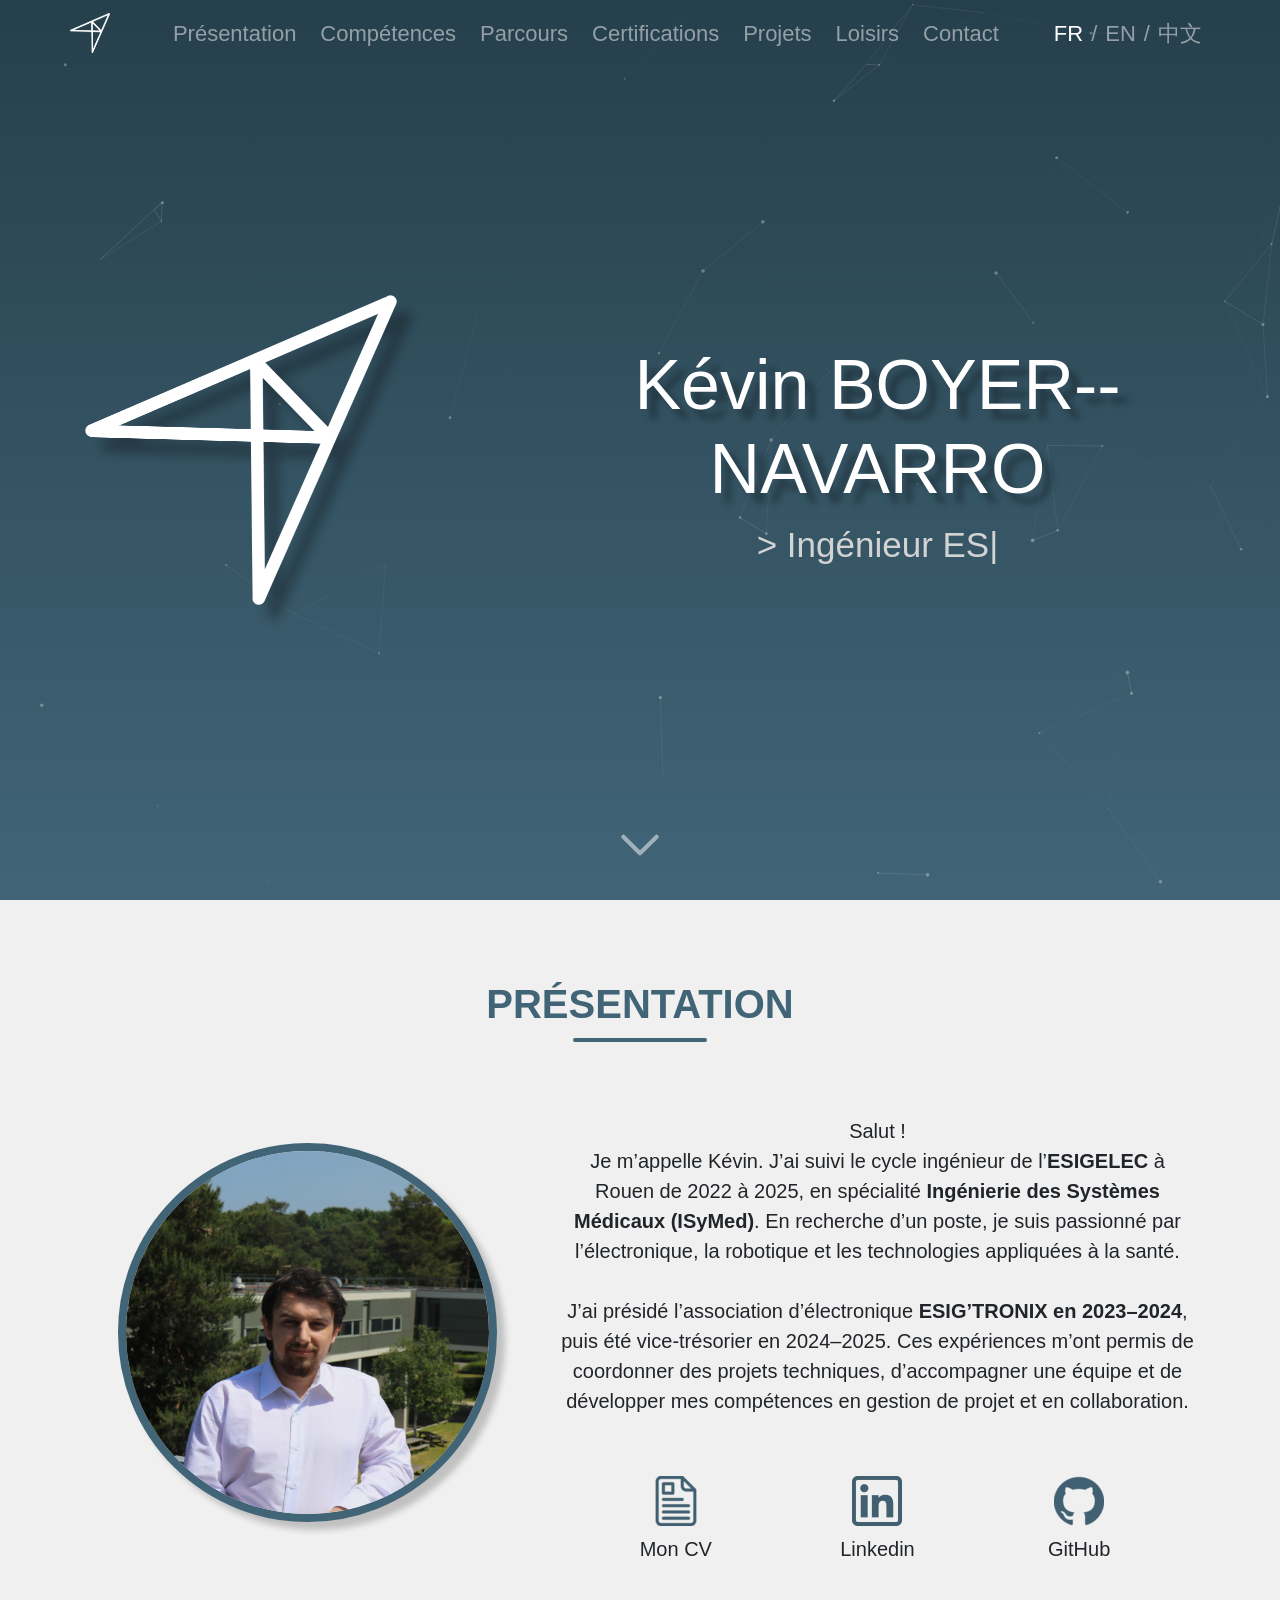
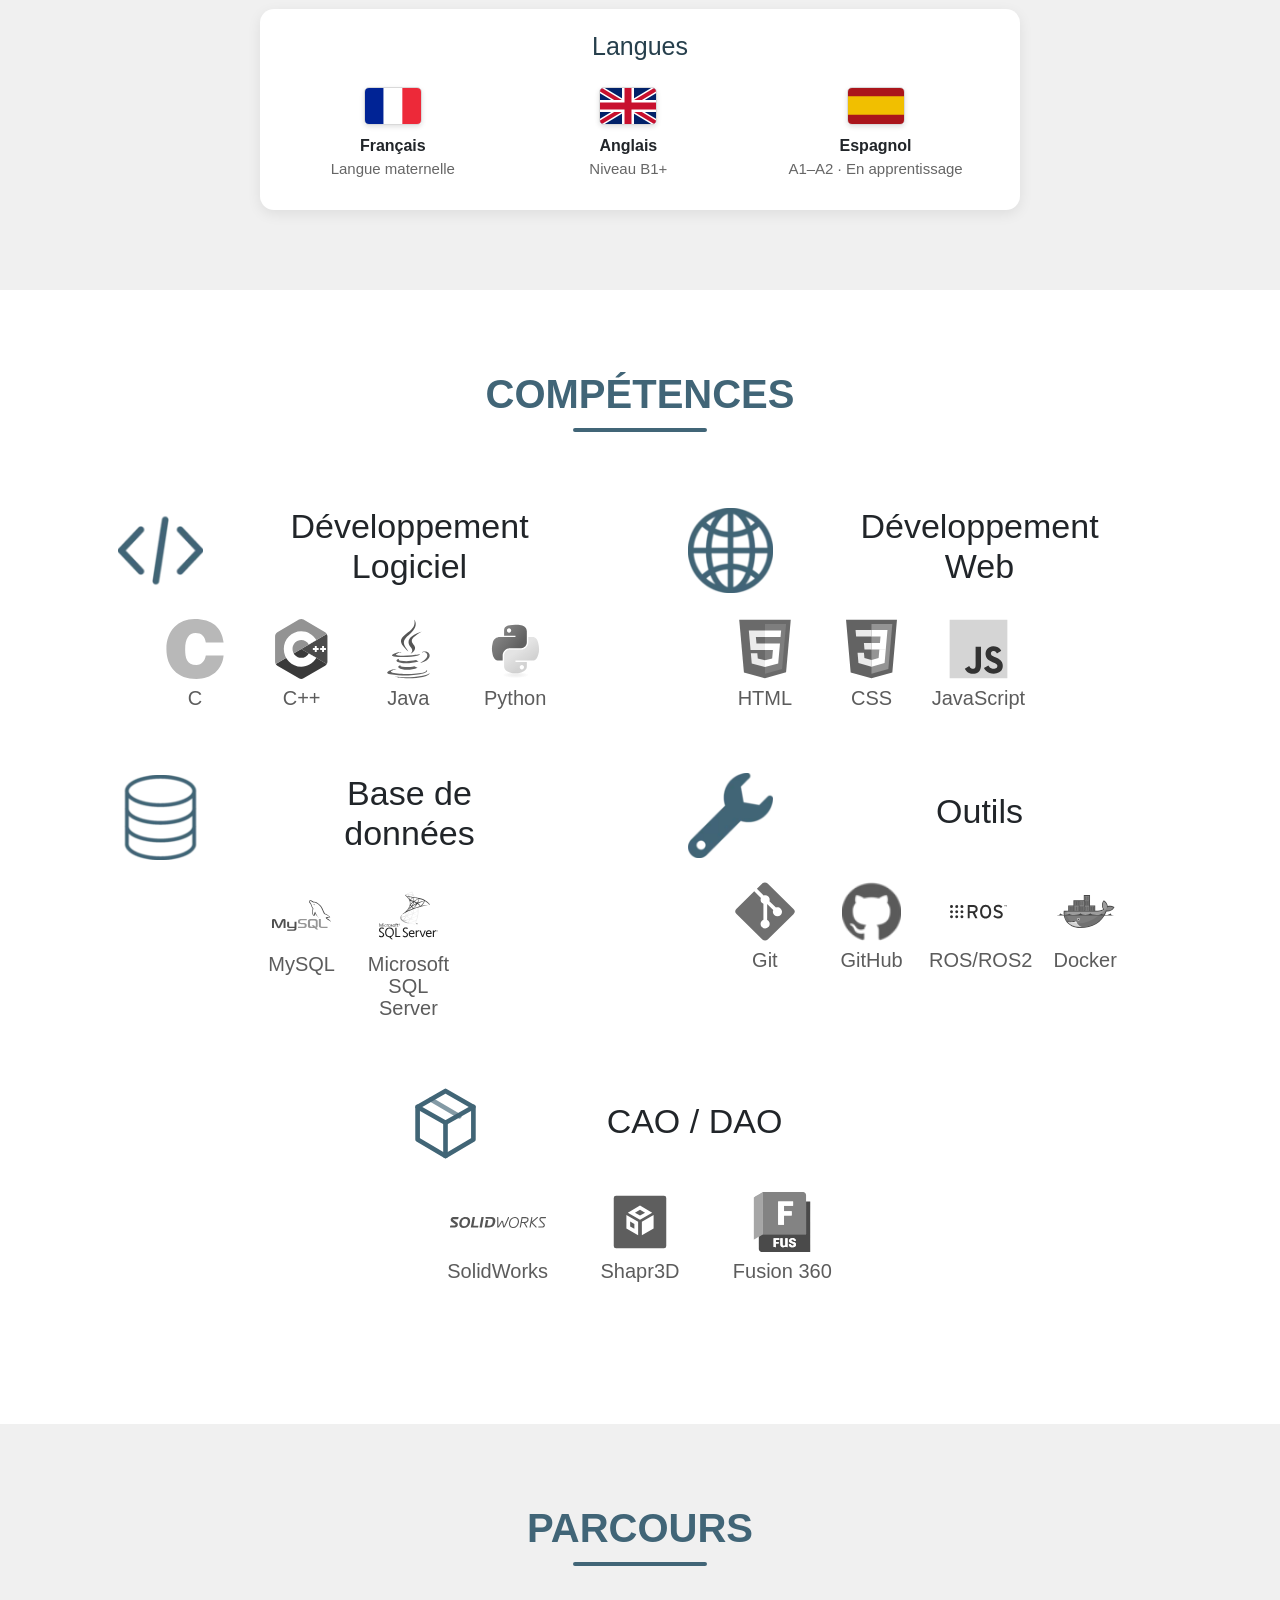
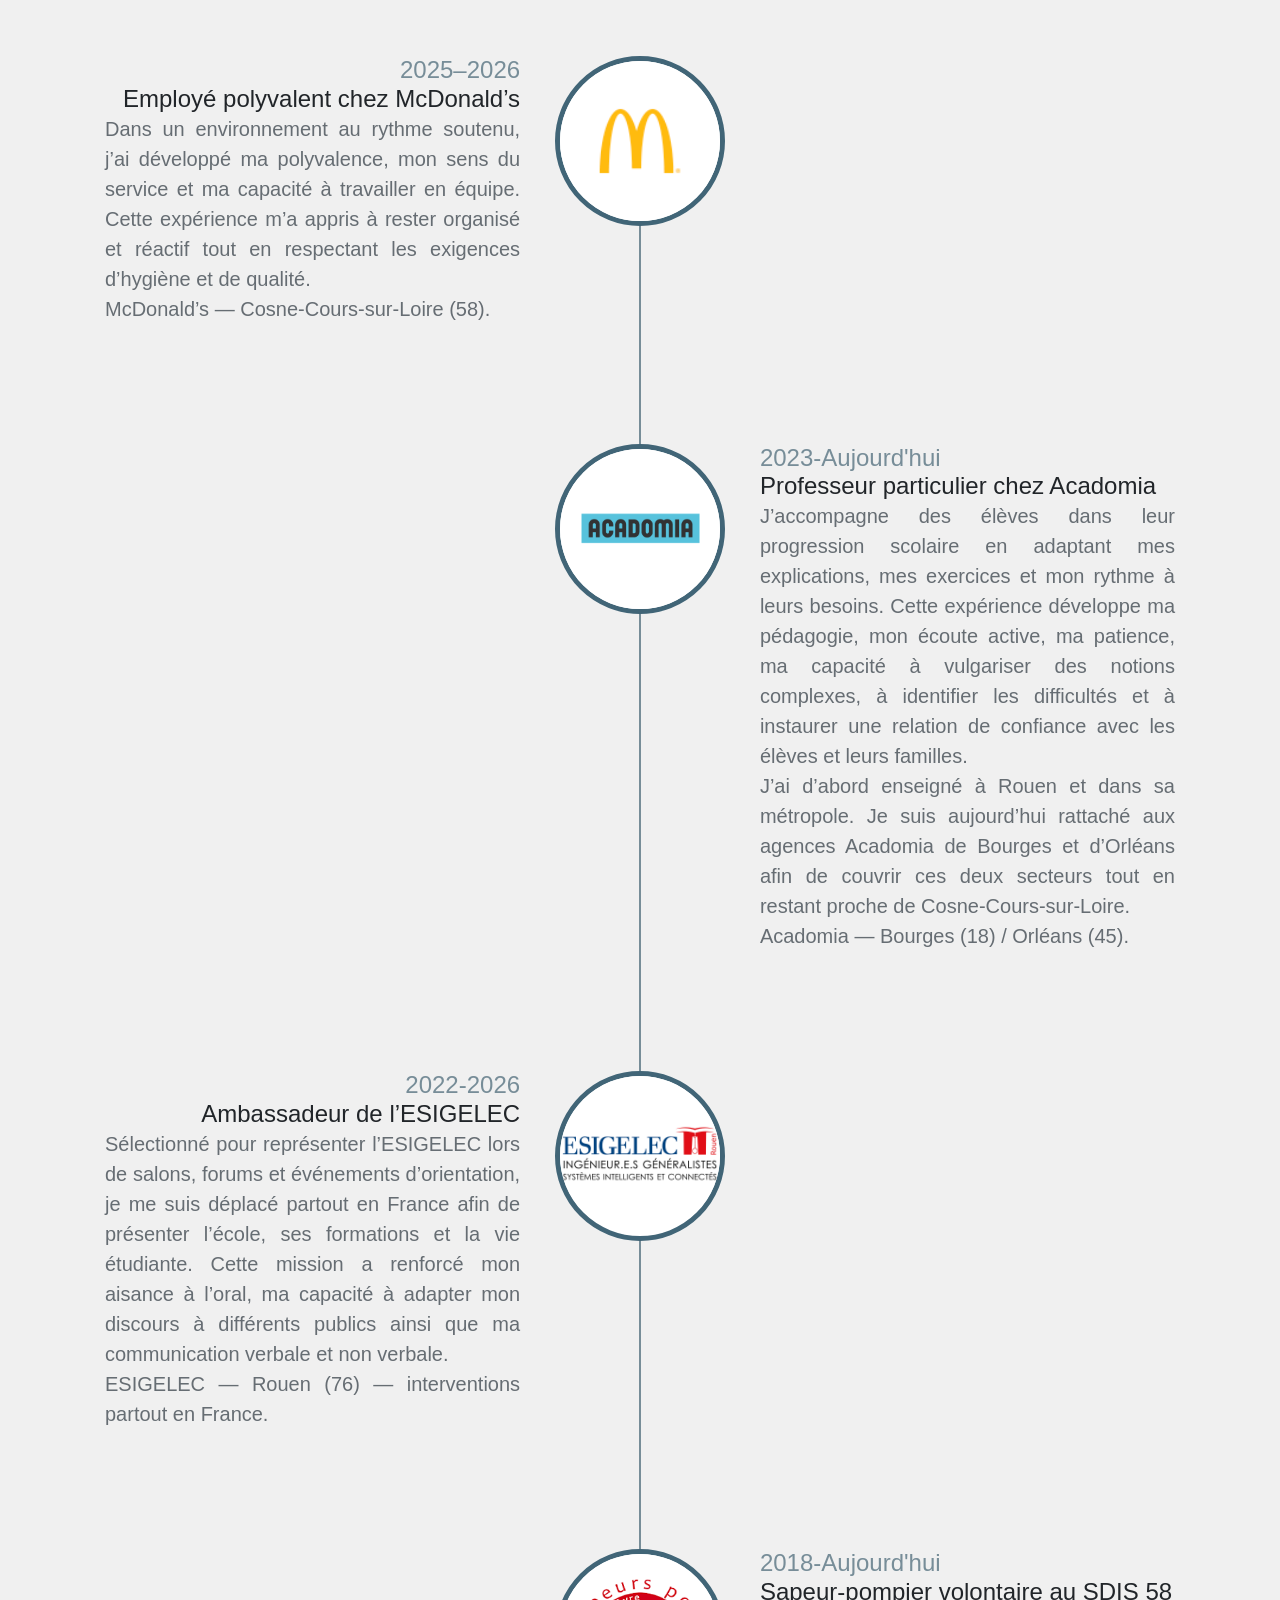
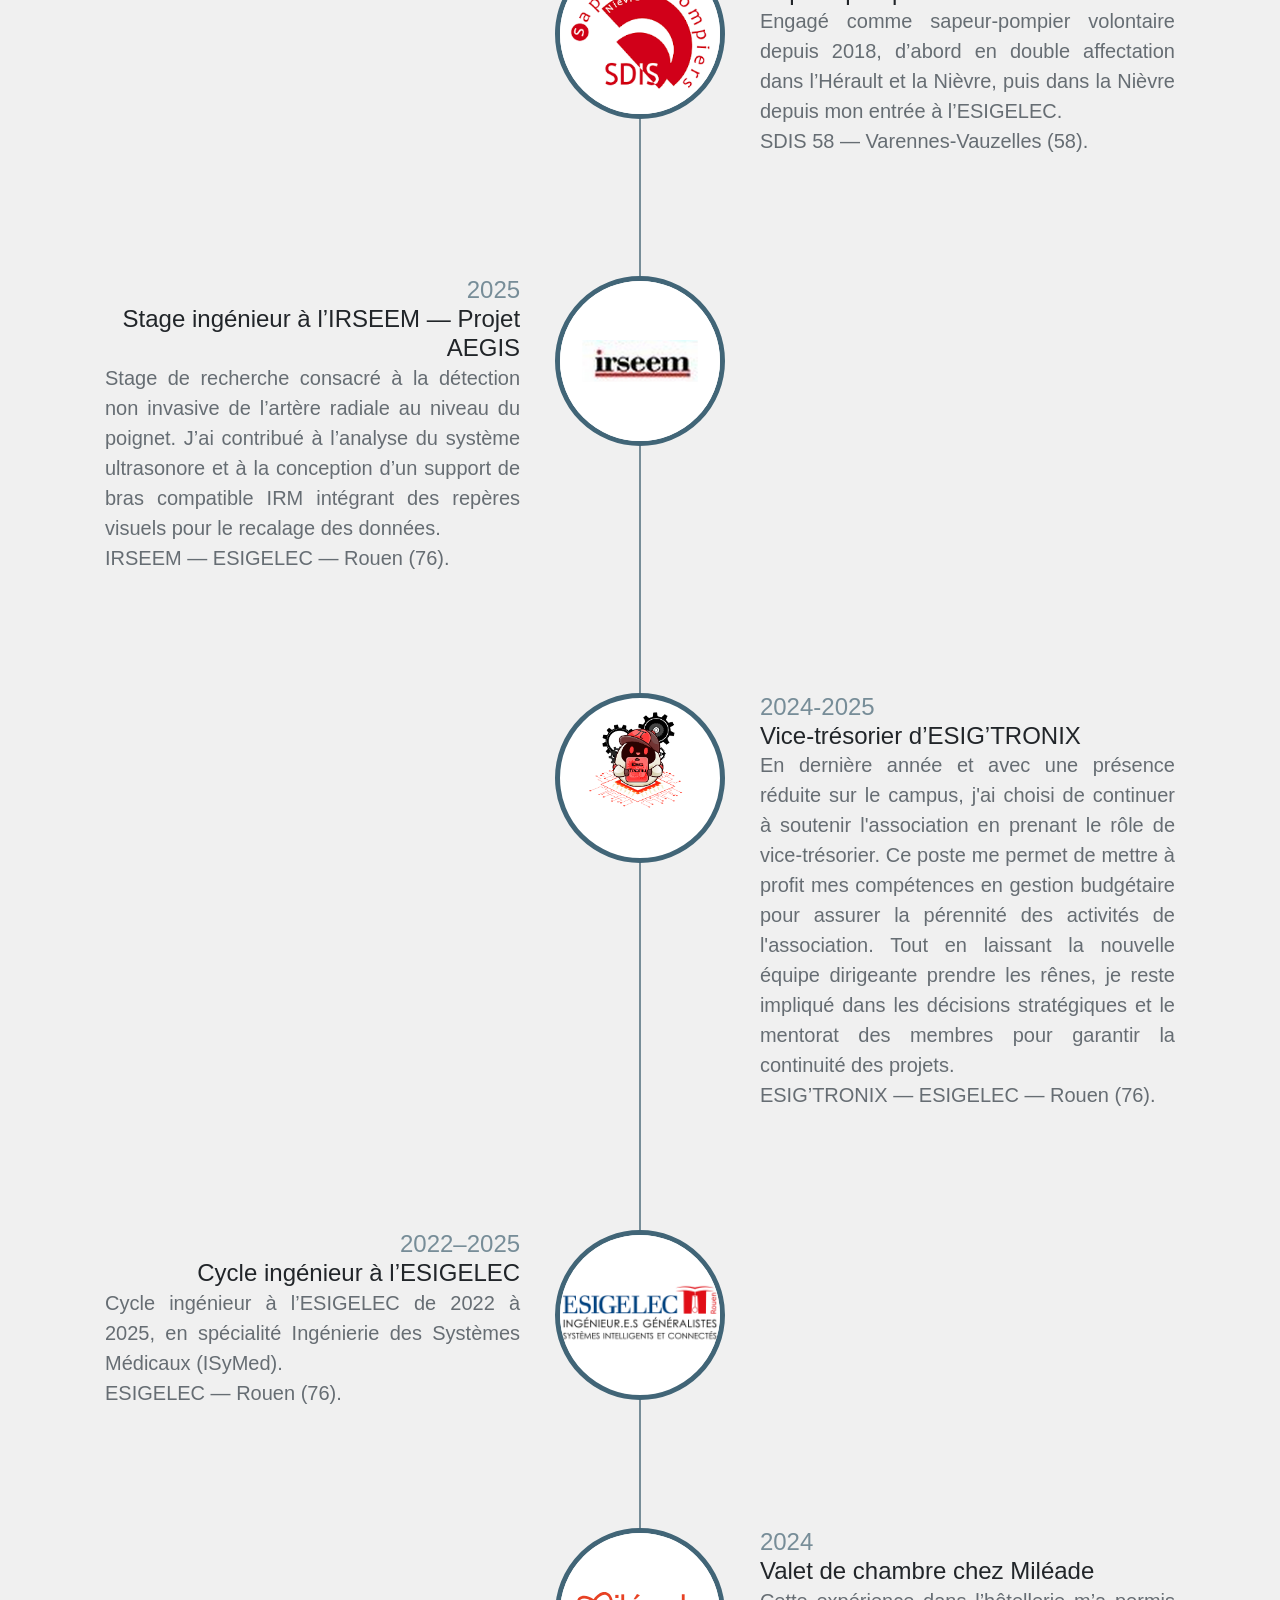
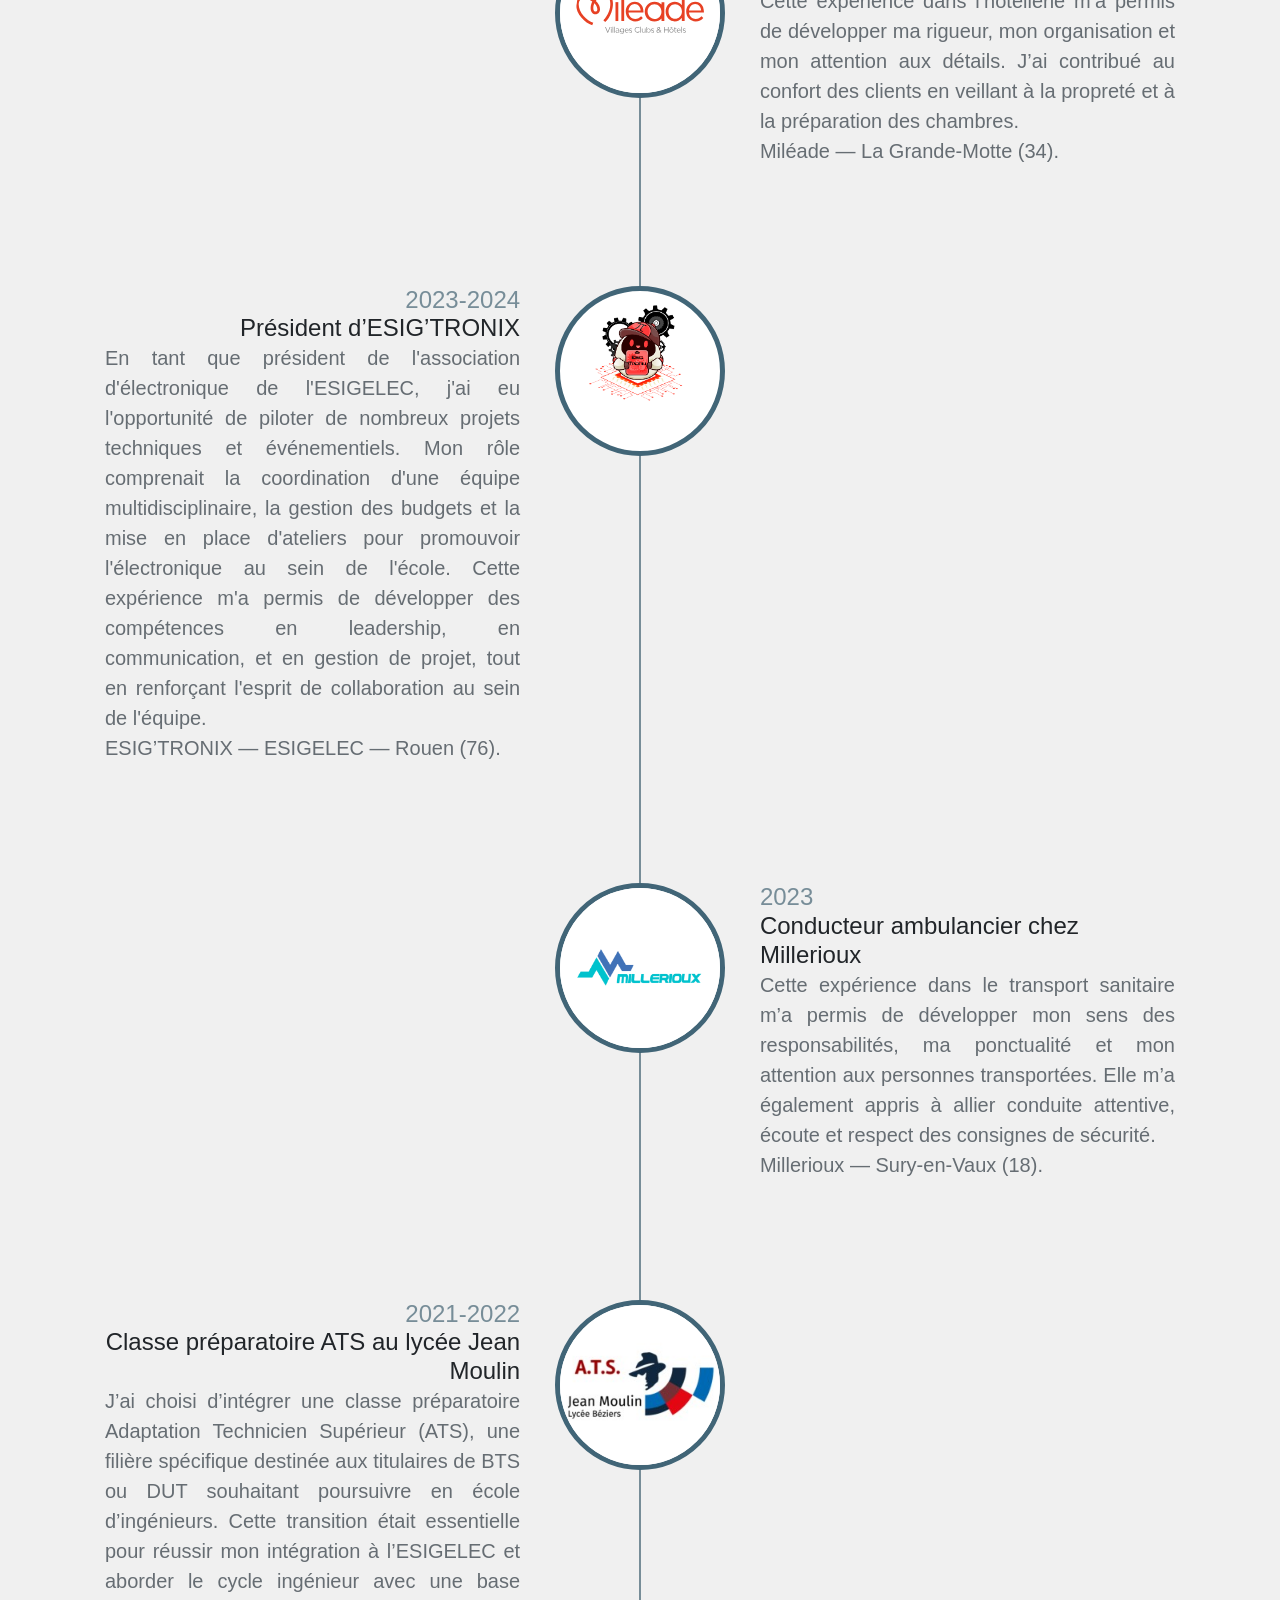
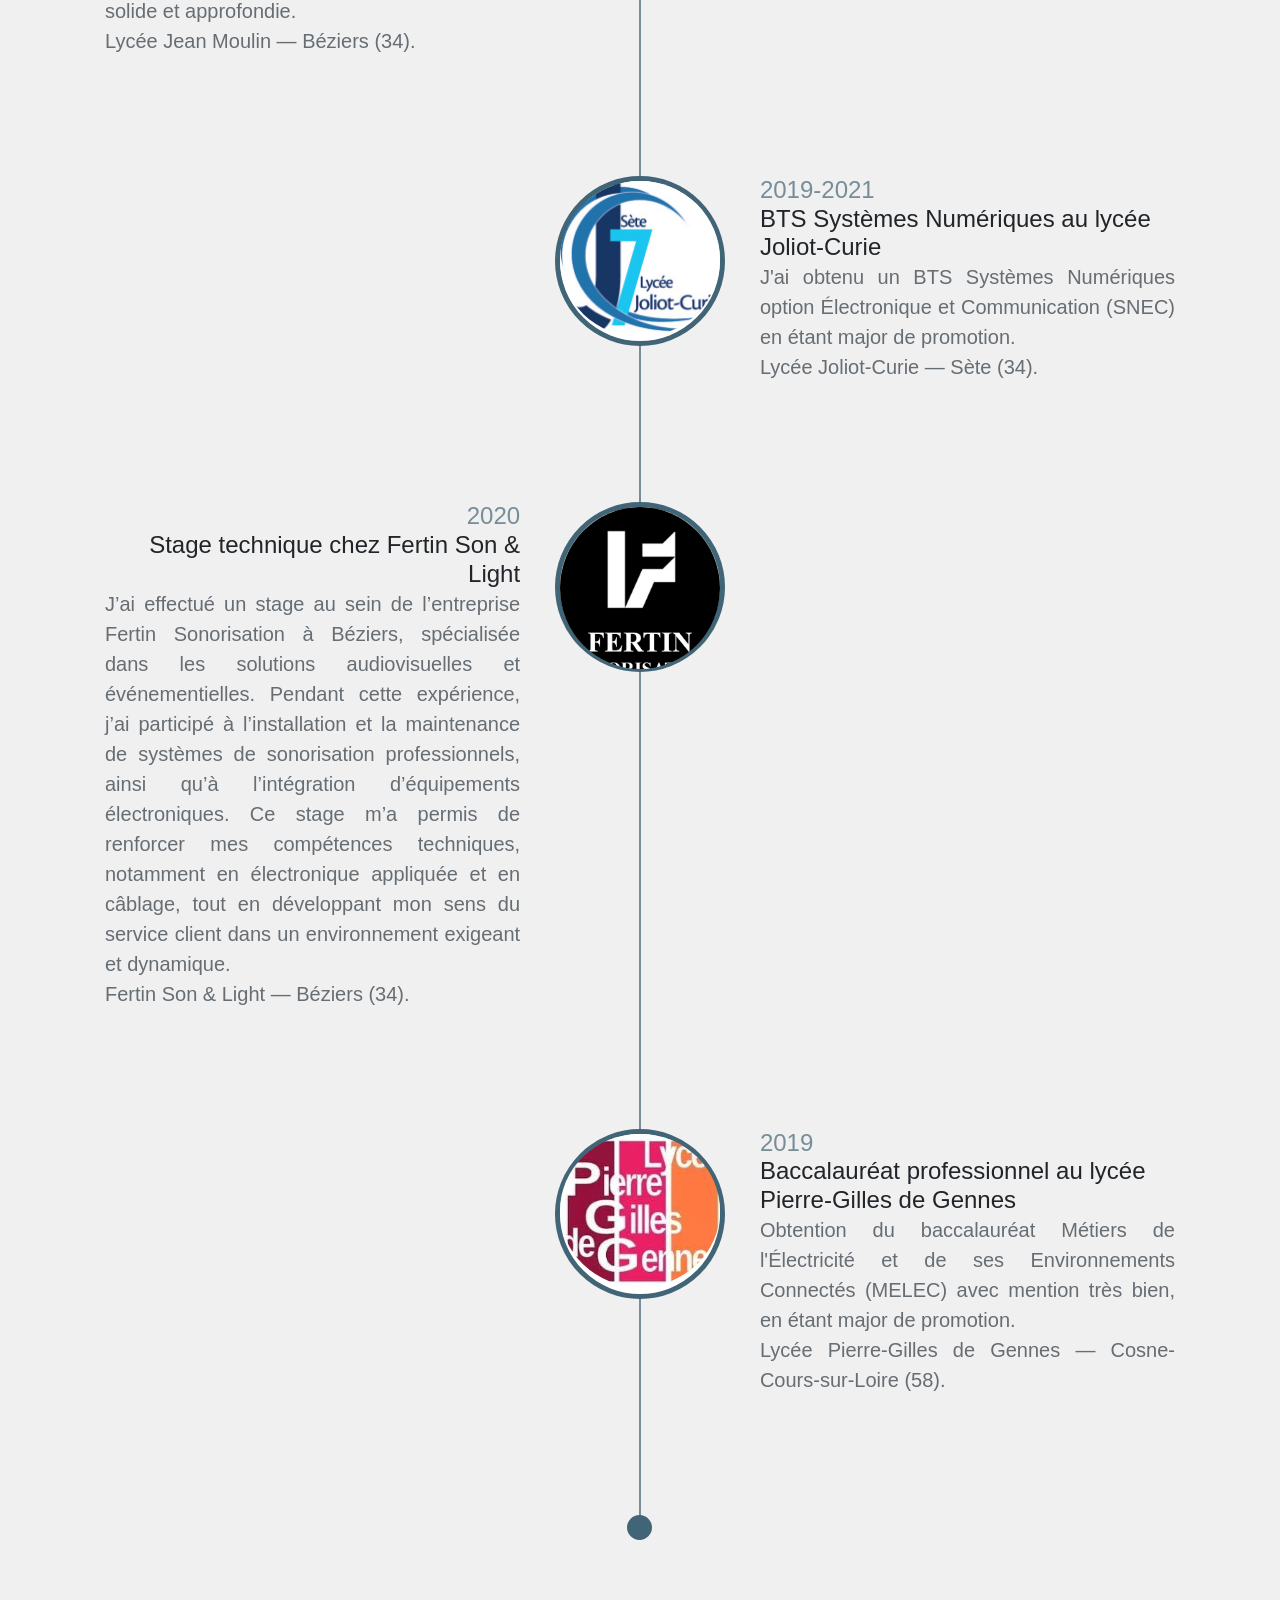
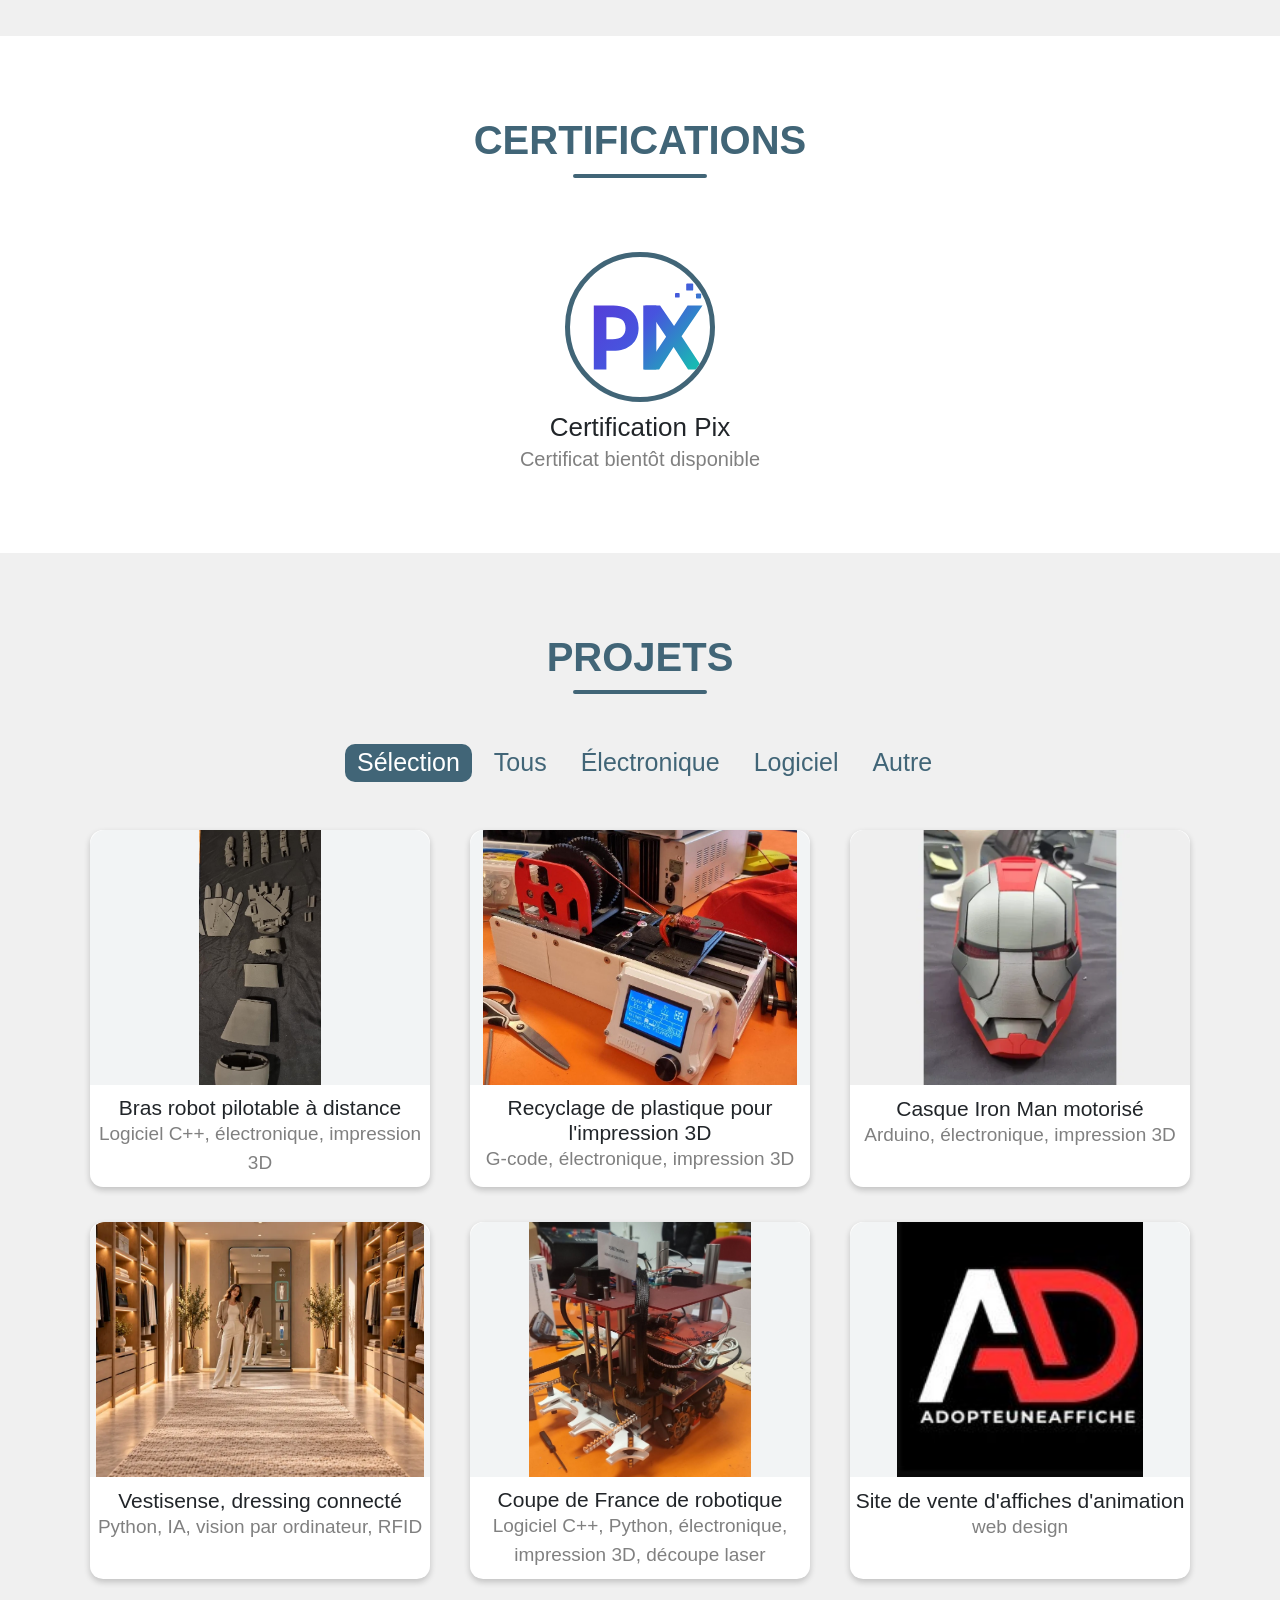
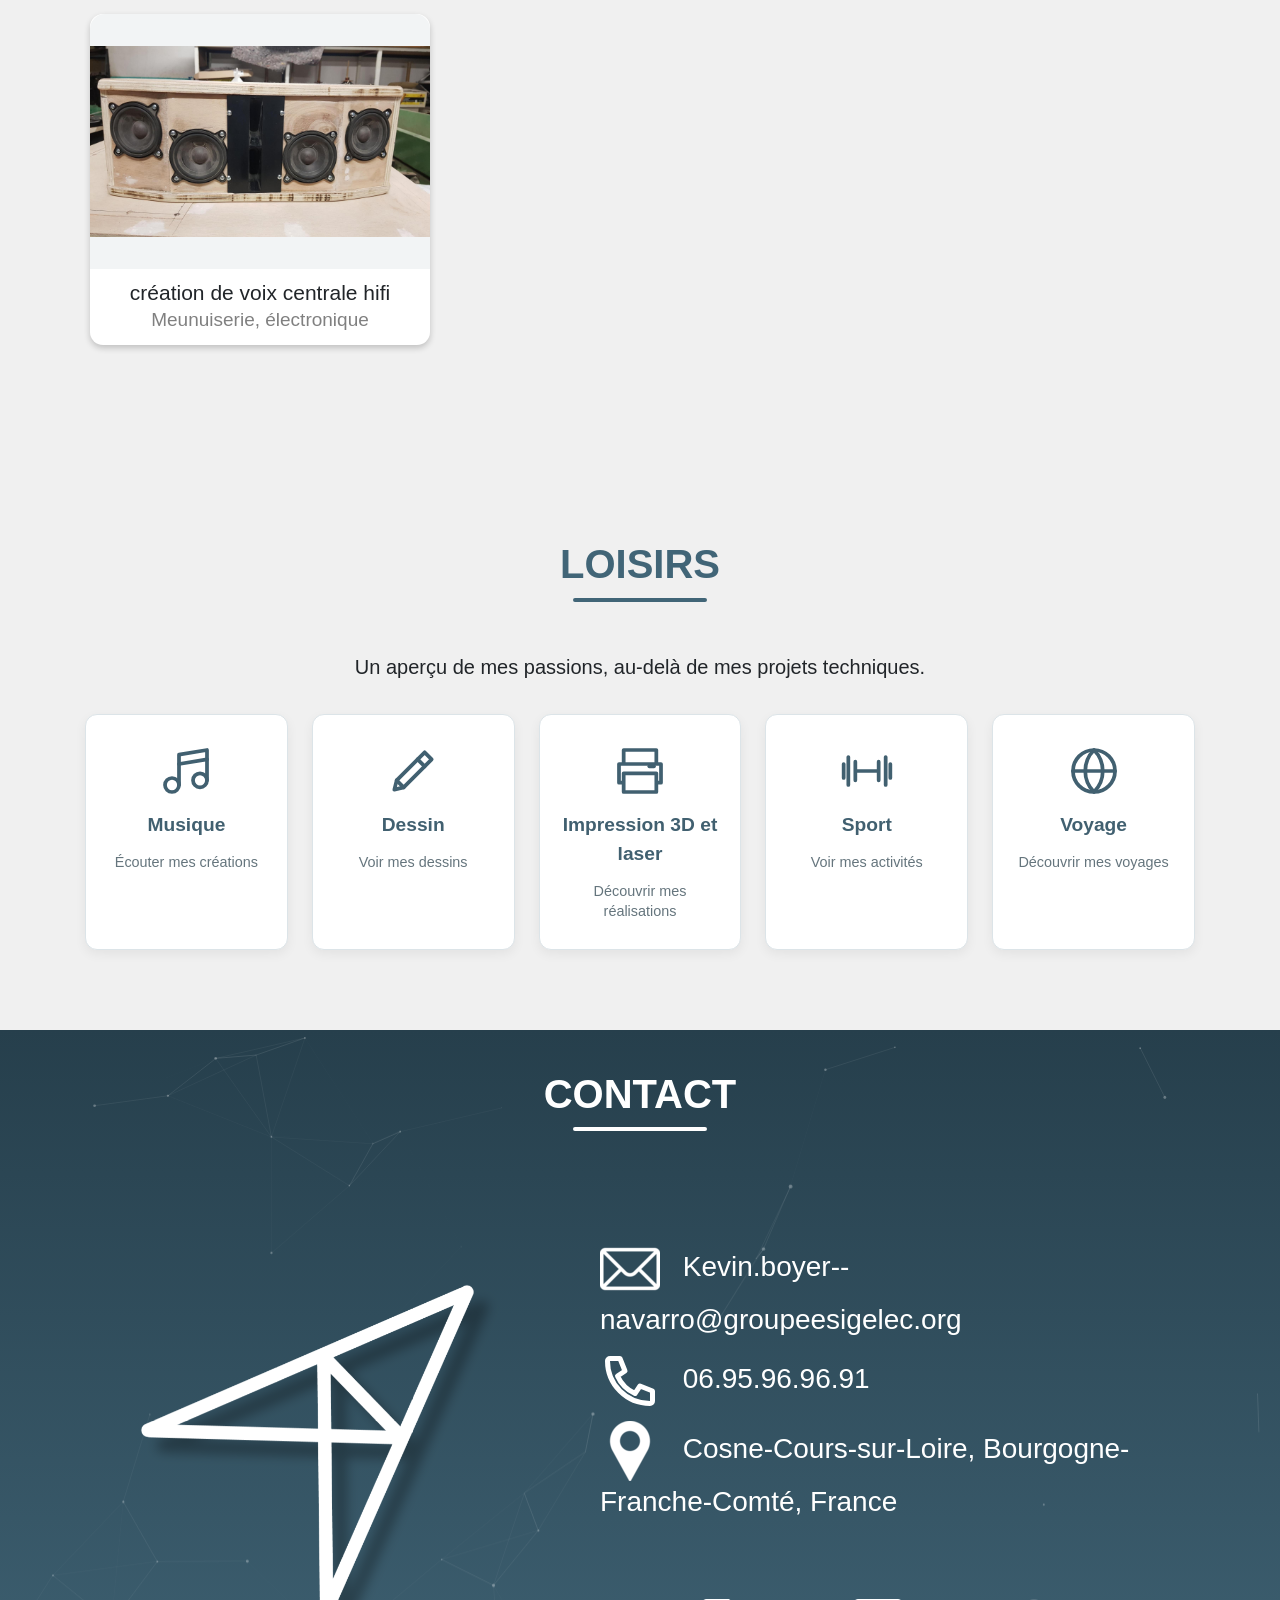
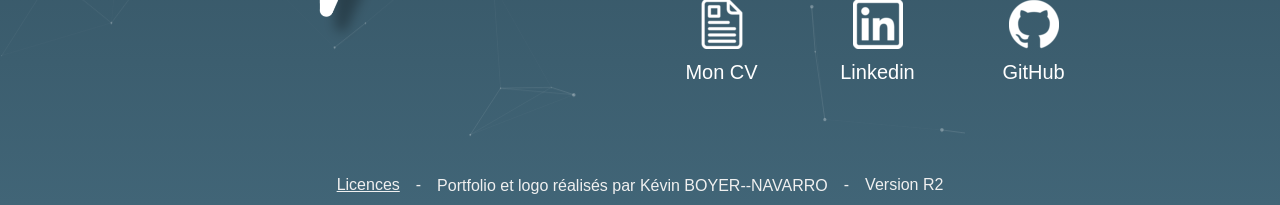
==== commit bd2a4a0b: "Justify career descriptions in all languages" ====
--- a/index.html
+++ b/index.html
@@ -28,7 +28,7 @@
         <!-- CSS -->
         <link rel="stylesheet" href="css/lib/bootstrap-4.5.3.min.css">
         <link rel="stylesheet" href="css/lib/animate.compat.min.css">
-        <link rel="stylesheet" href="css/app.css?v=20261003-career-logos">
+        <link rel="stylesheet" href="css/app.css?v=20261003-career-justify">
 
         <!-- jQuery and JS bundle w/ Popper.js -->
         <script src="js/lib/jquery-3.5.1.slim.min.js" defer></script>
--- a/css/app.css
+++ b/css/app.css
@@ -541,6 +541,8 @@
 
 .timeline .timeline-body p {
     color: #666d73;
+    text-align: justify;
+    hyphens: auto;
 }
 
 .timeline .timeline-body a {
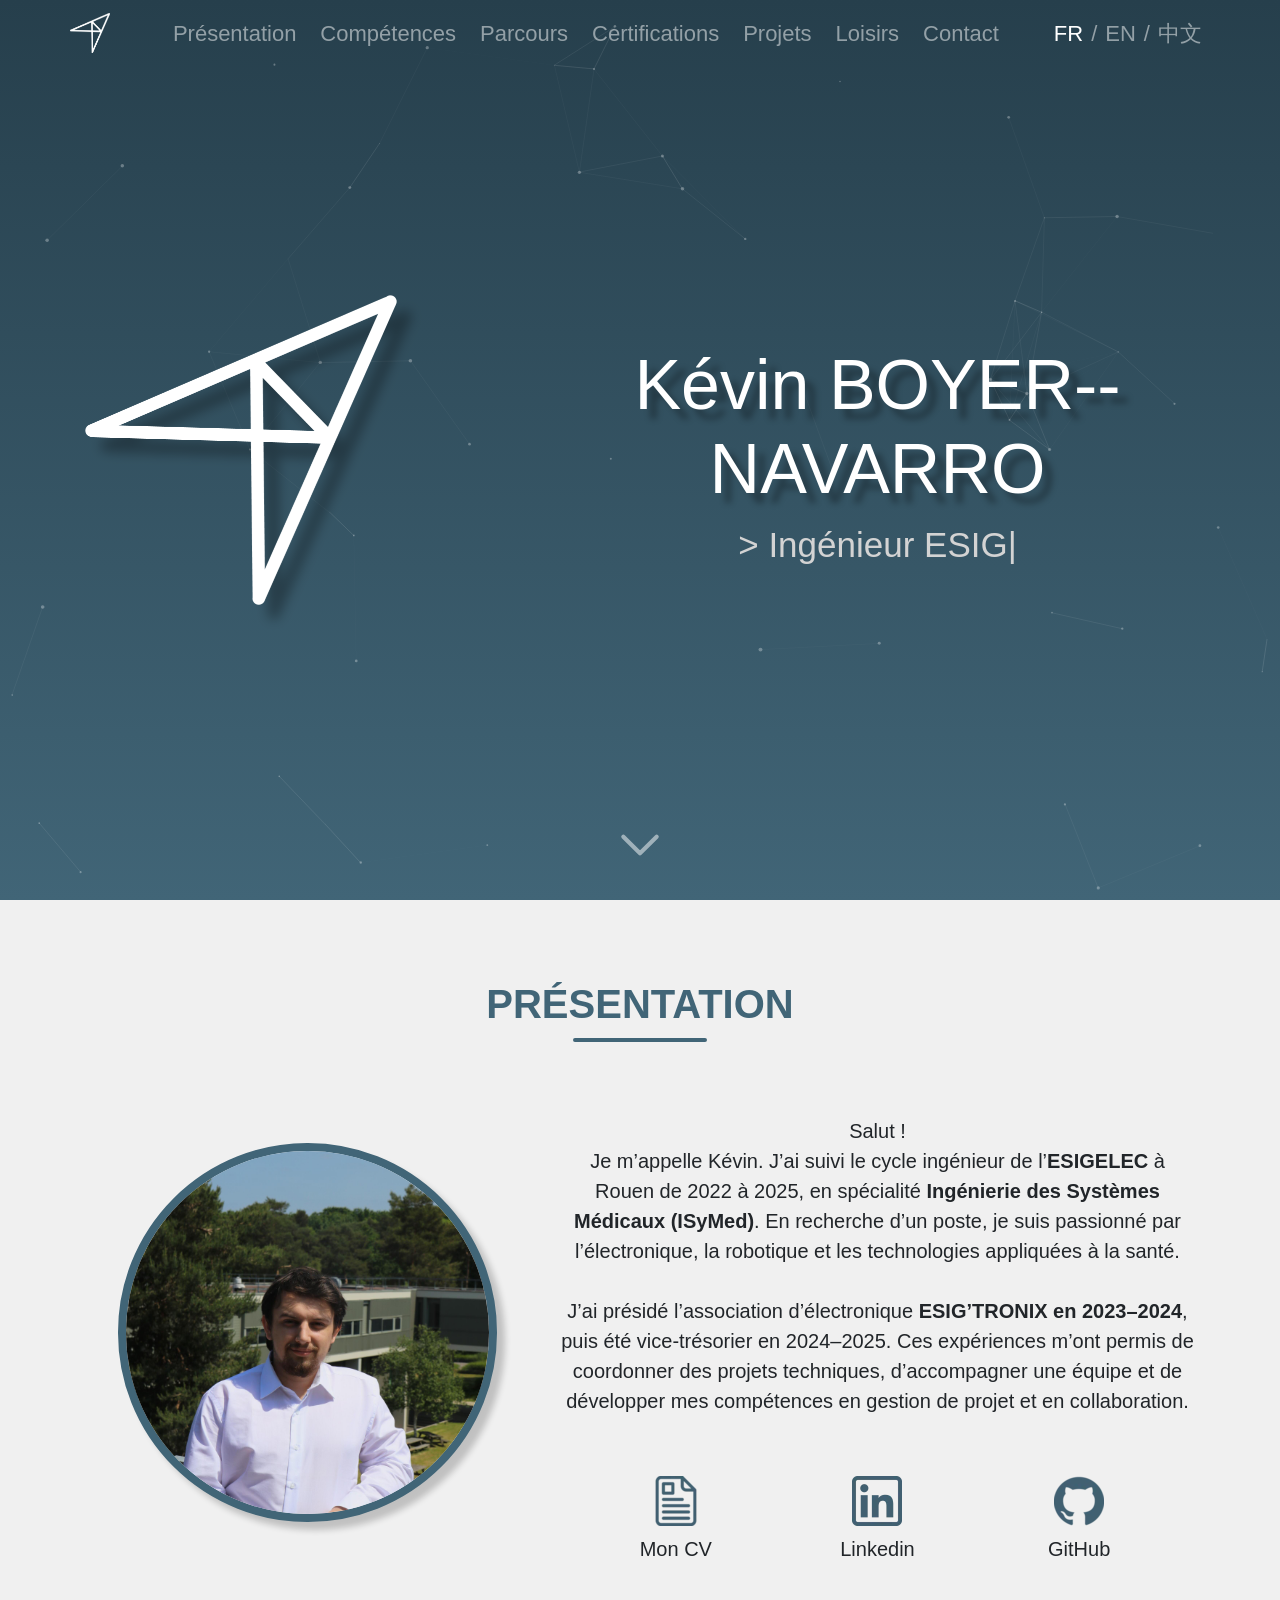
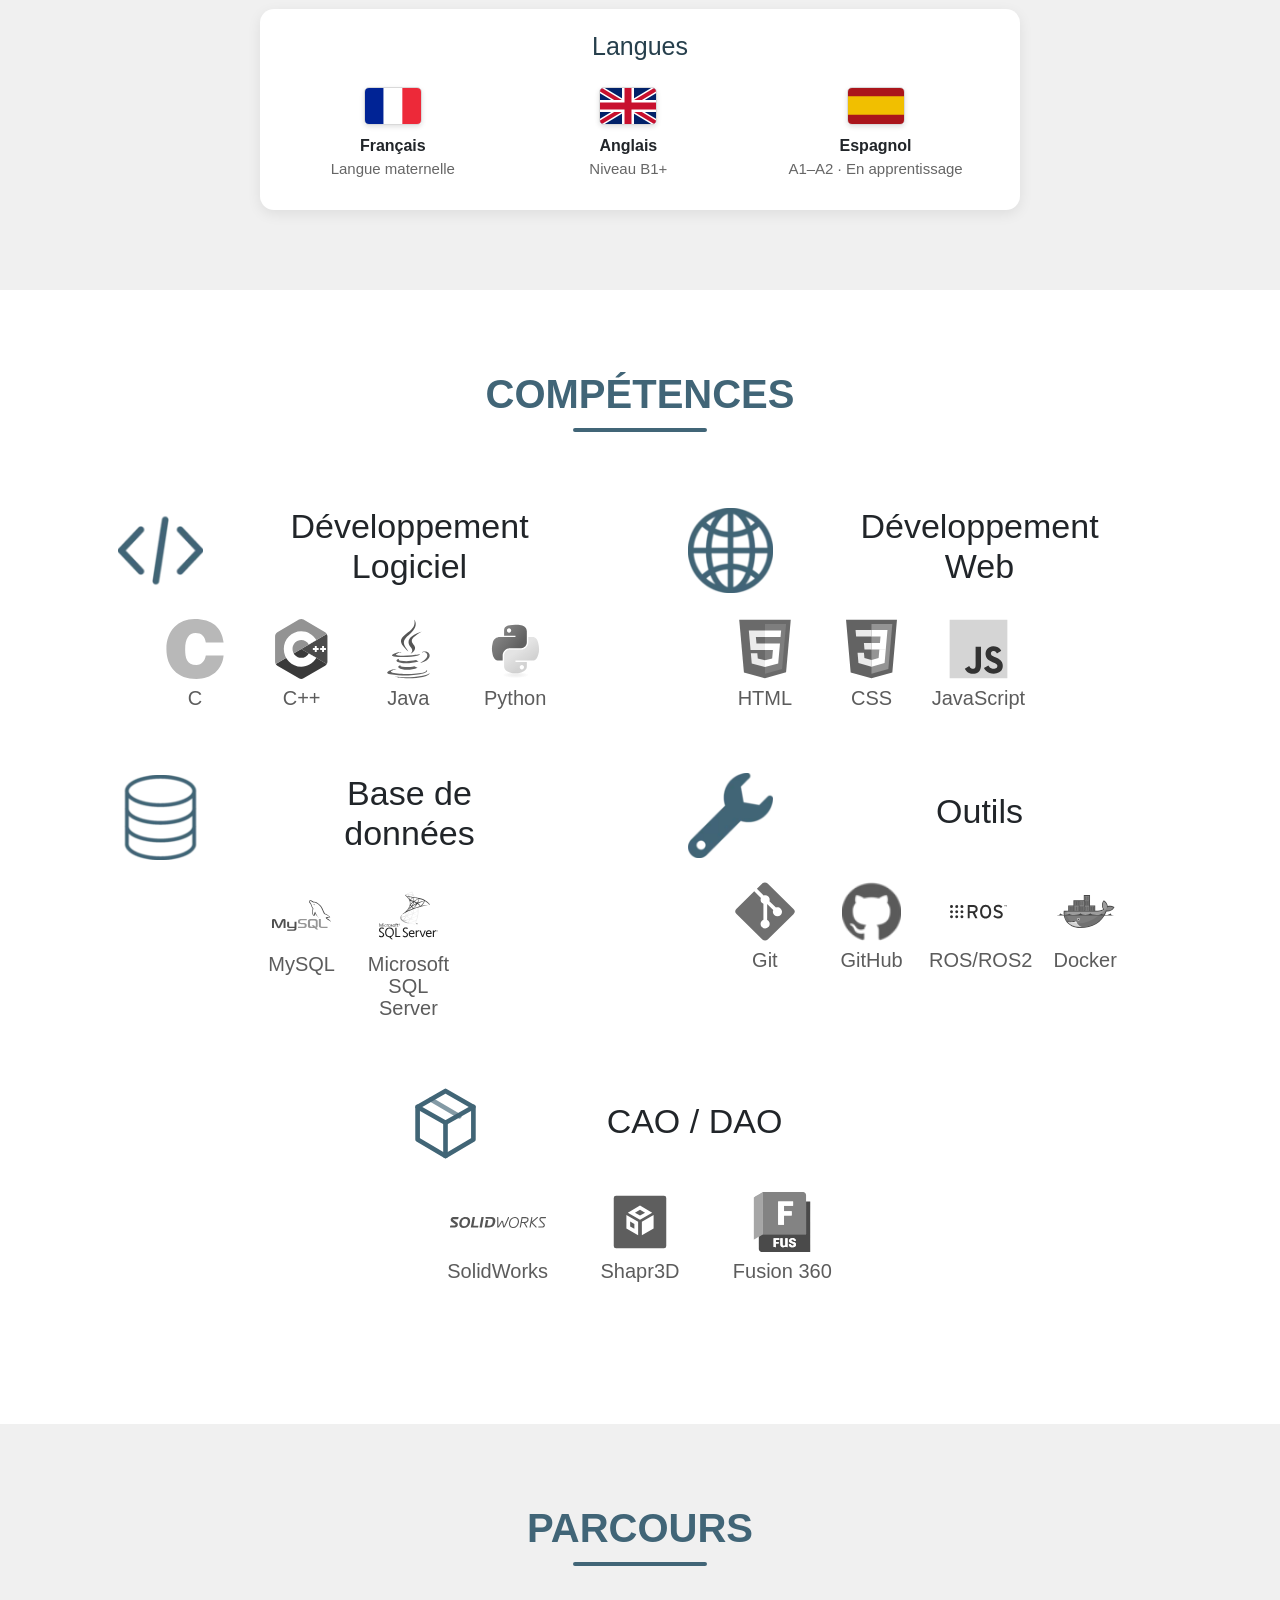
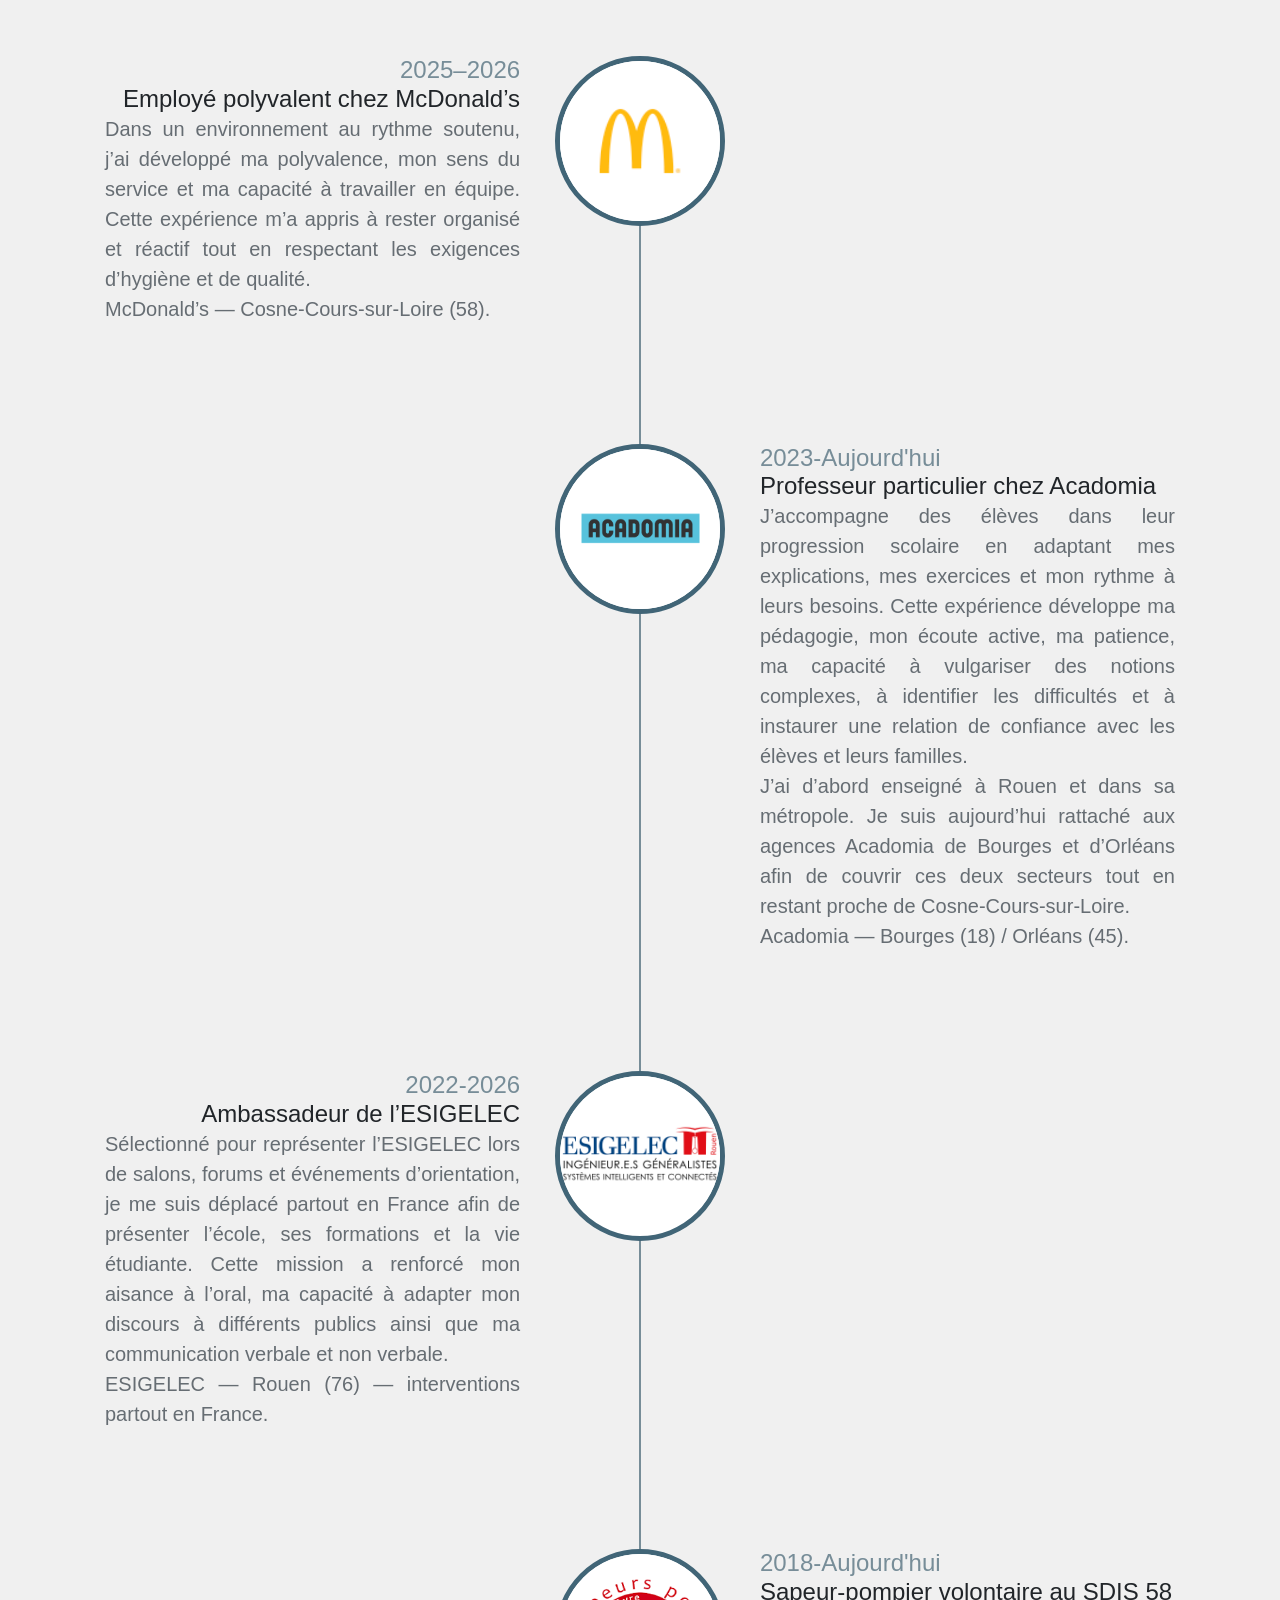
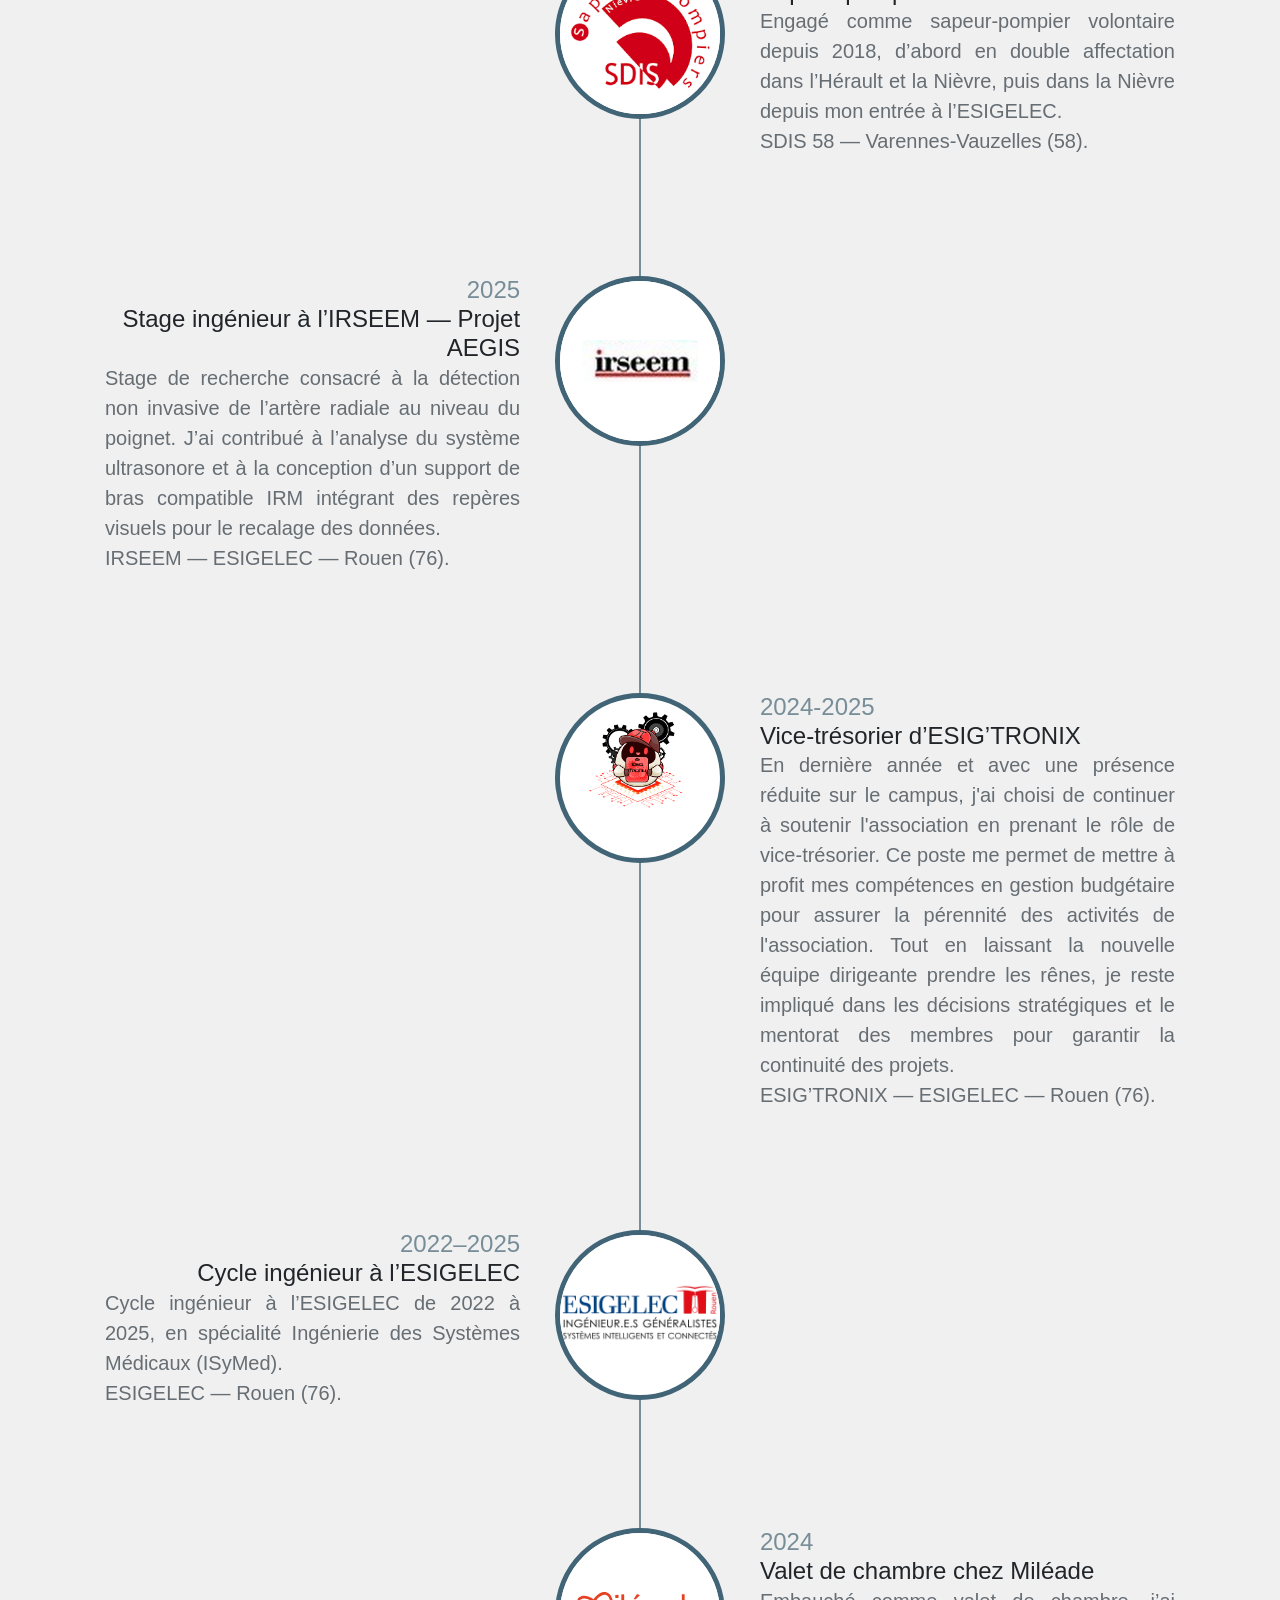
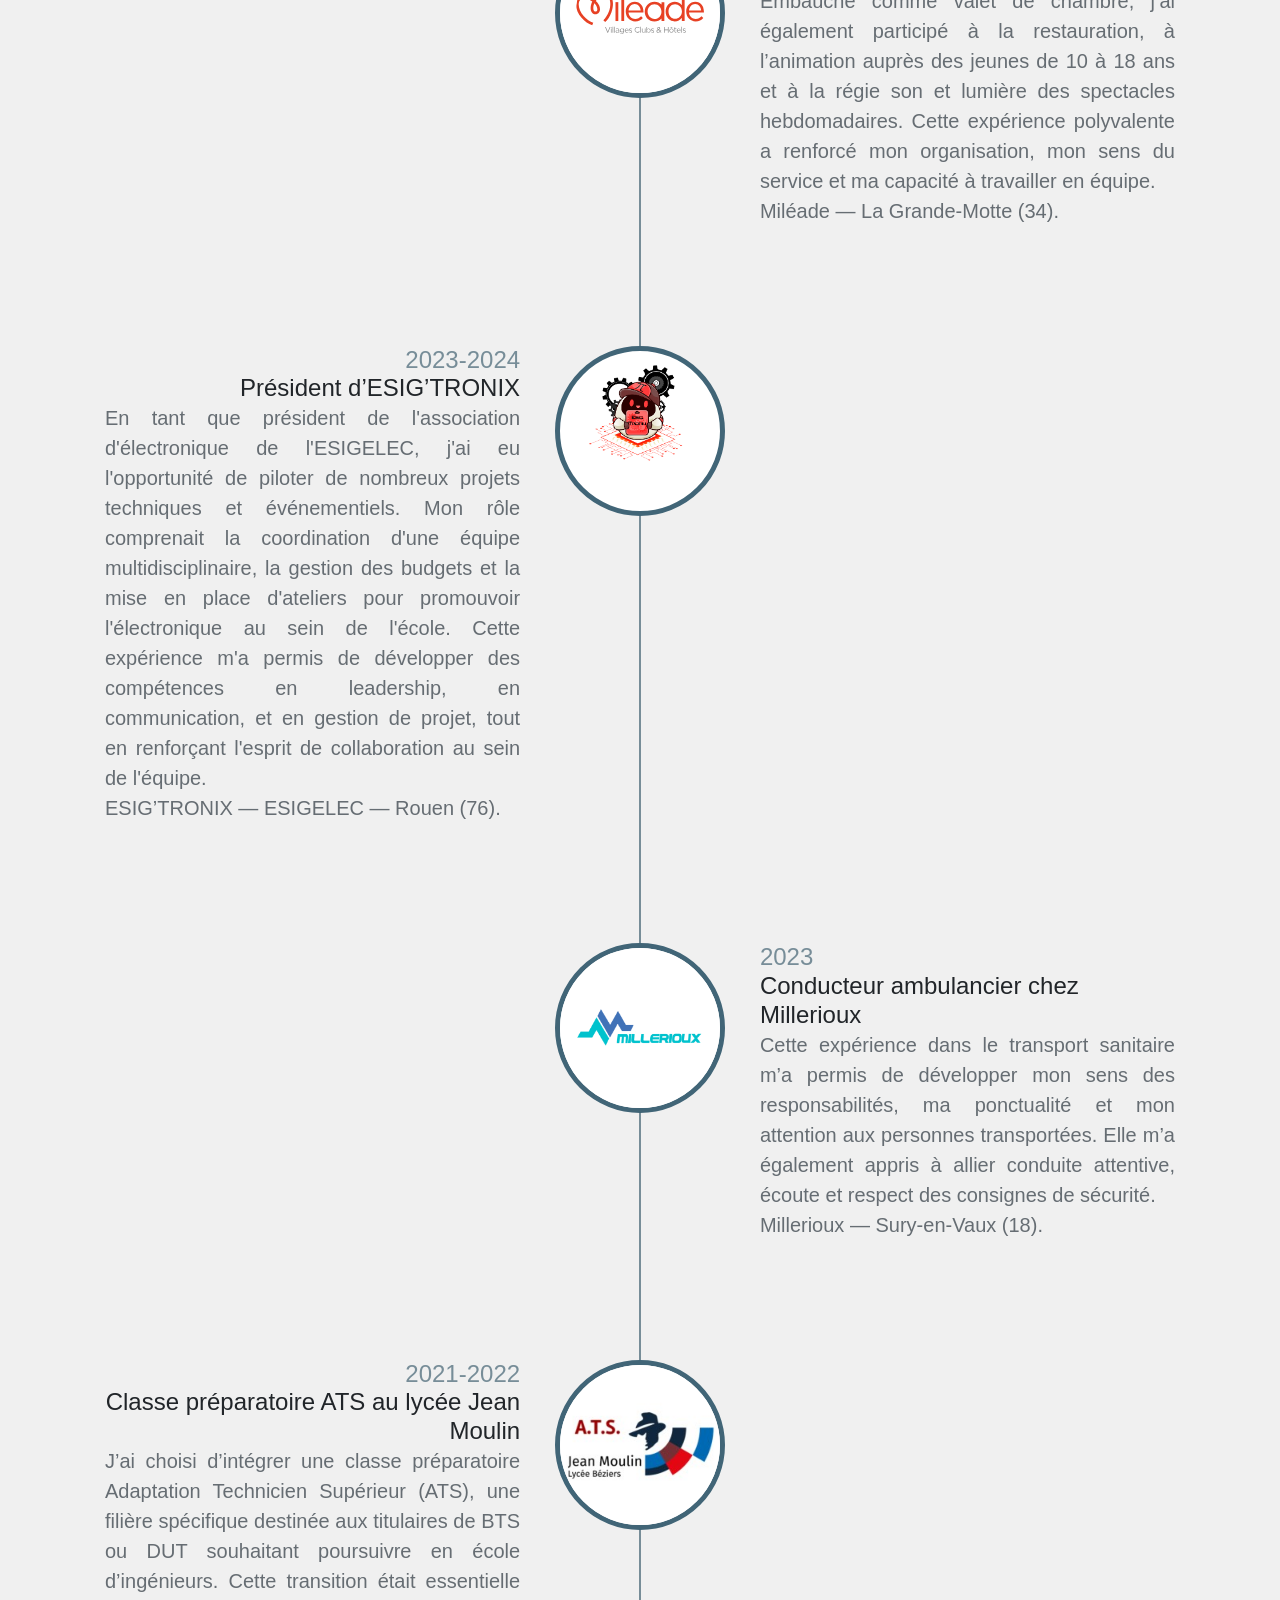
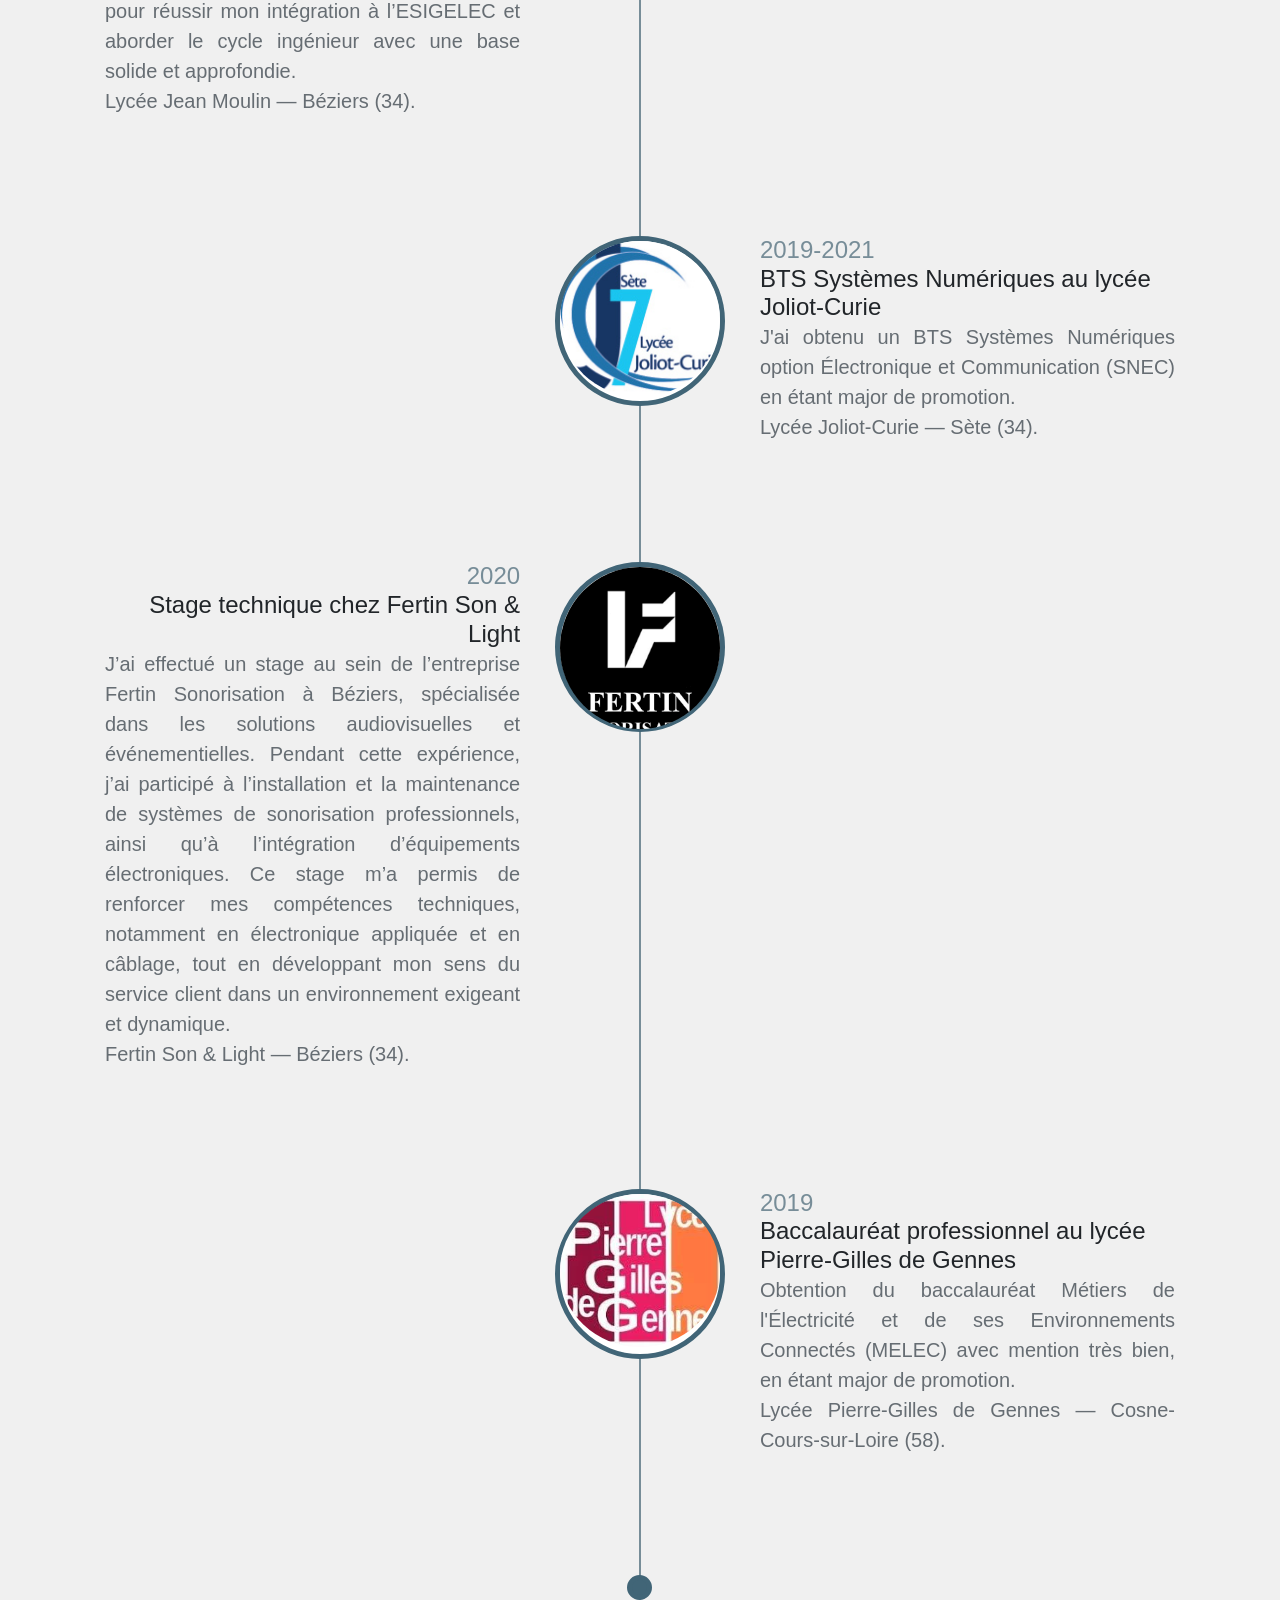
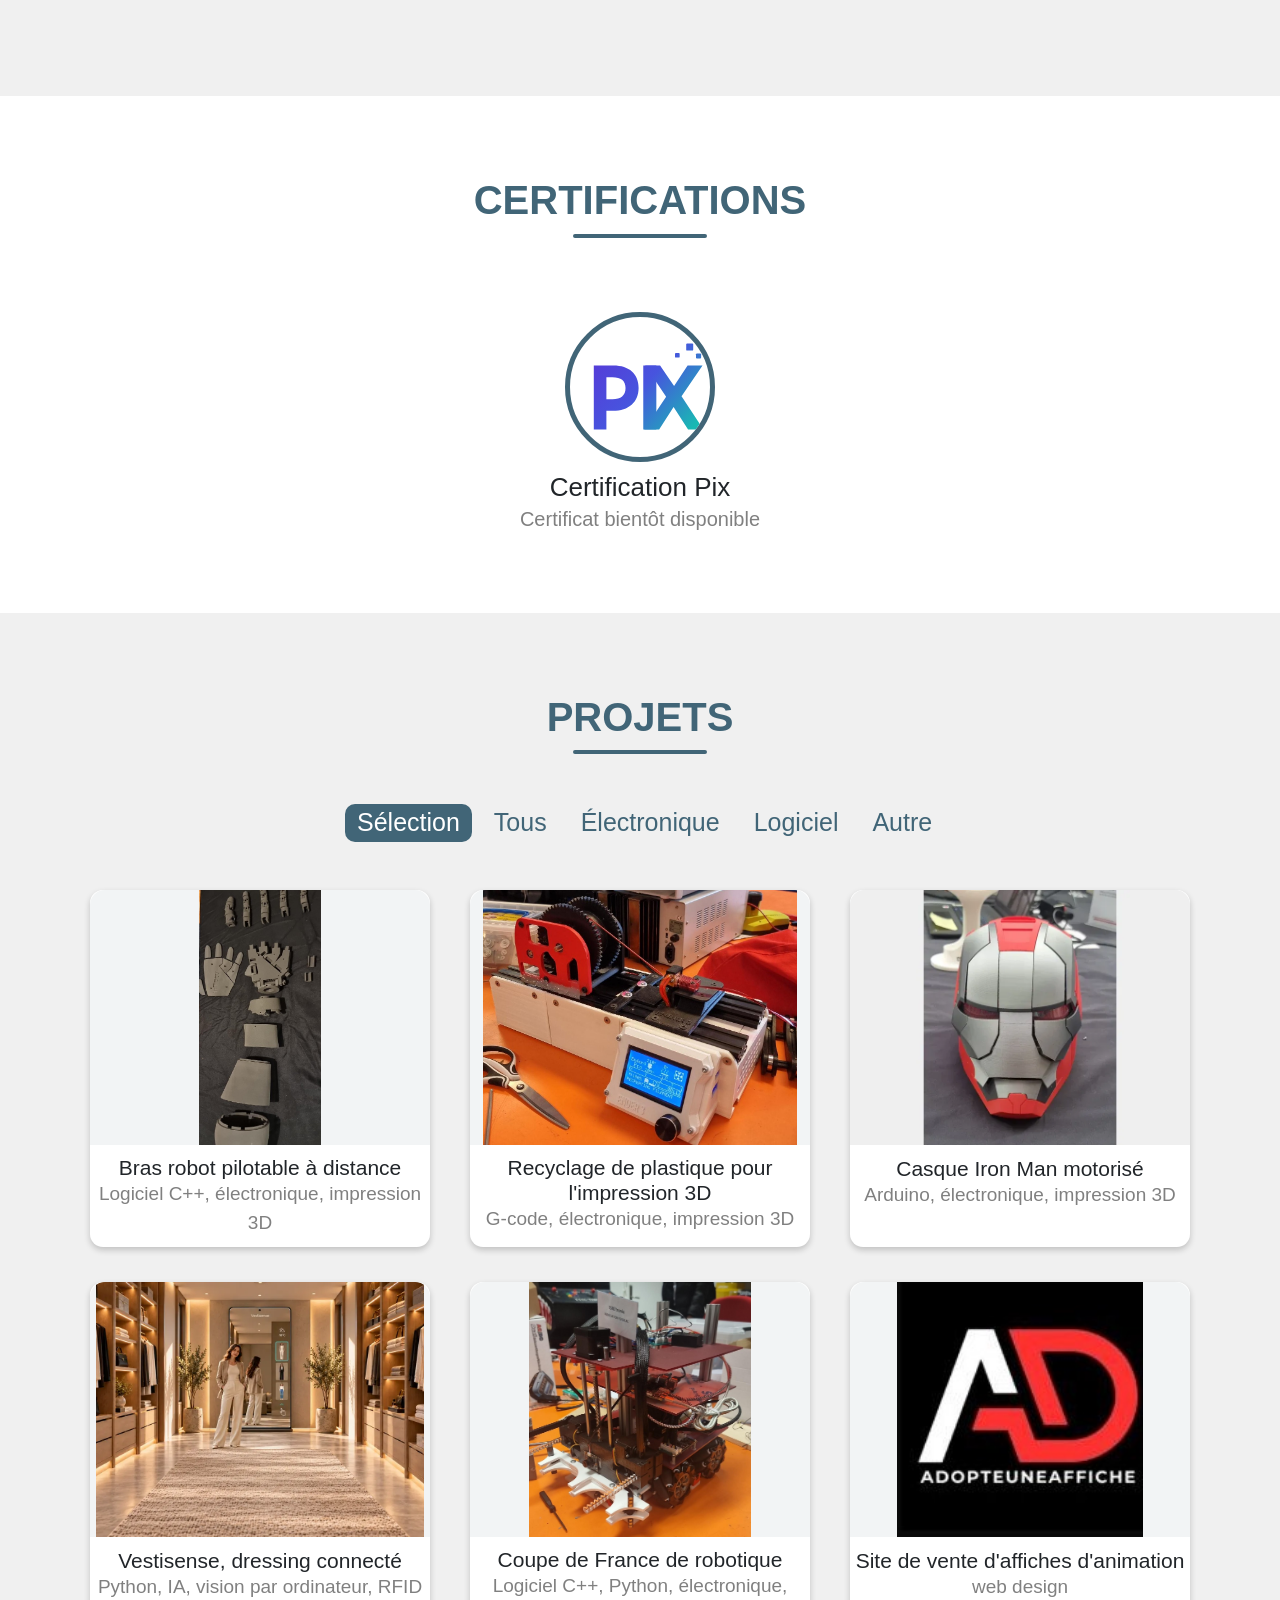
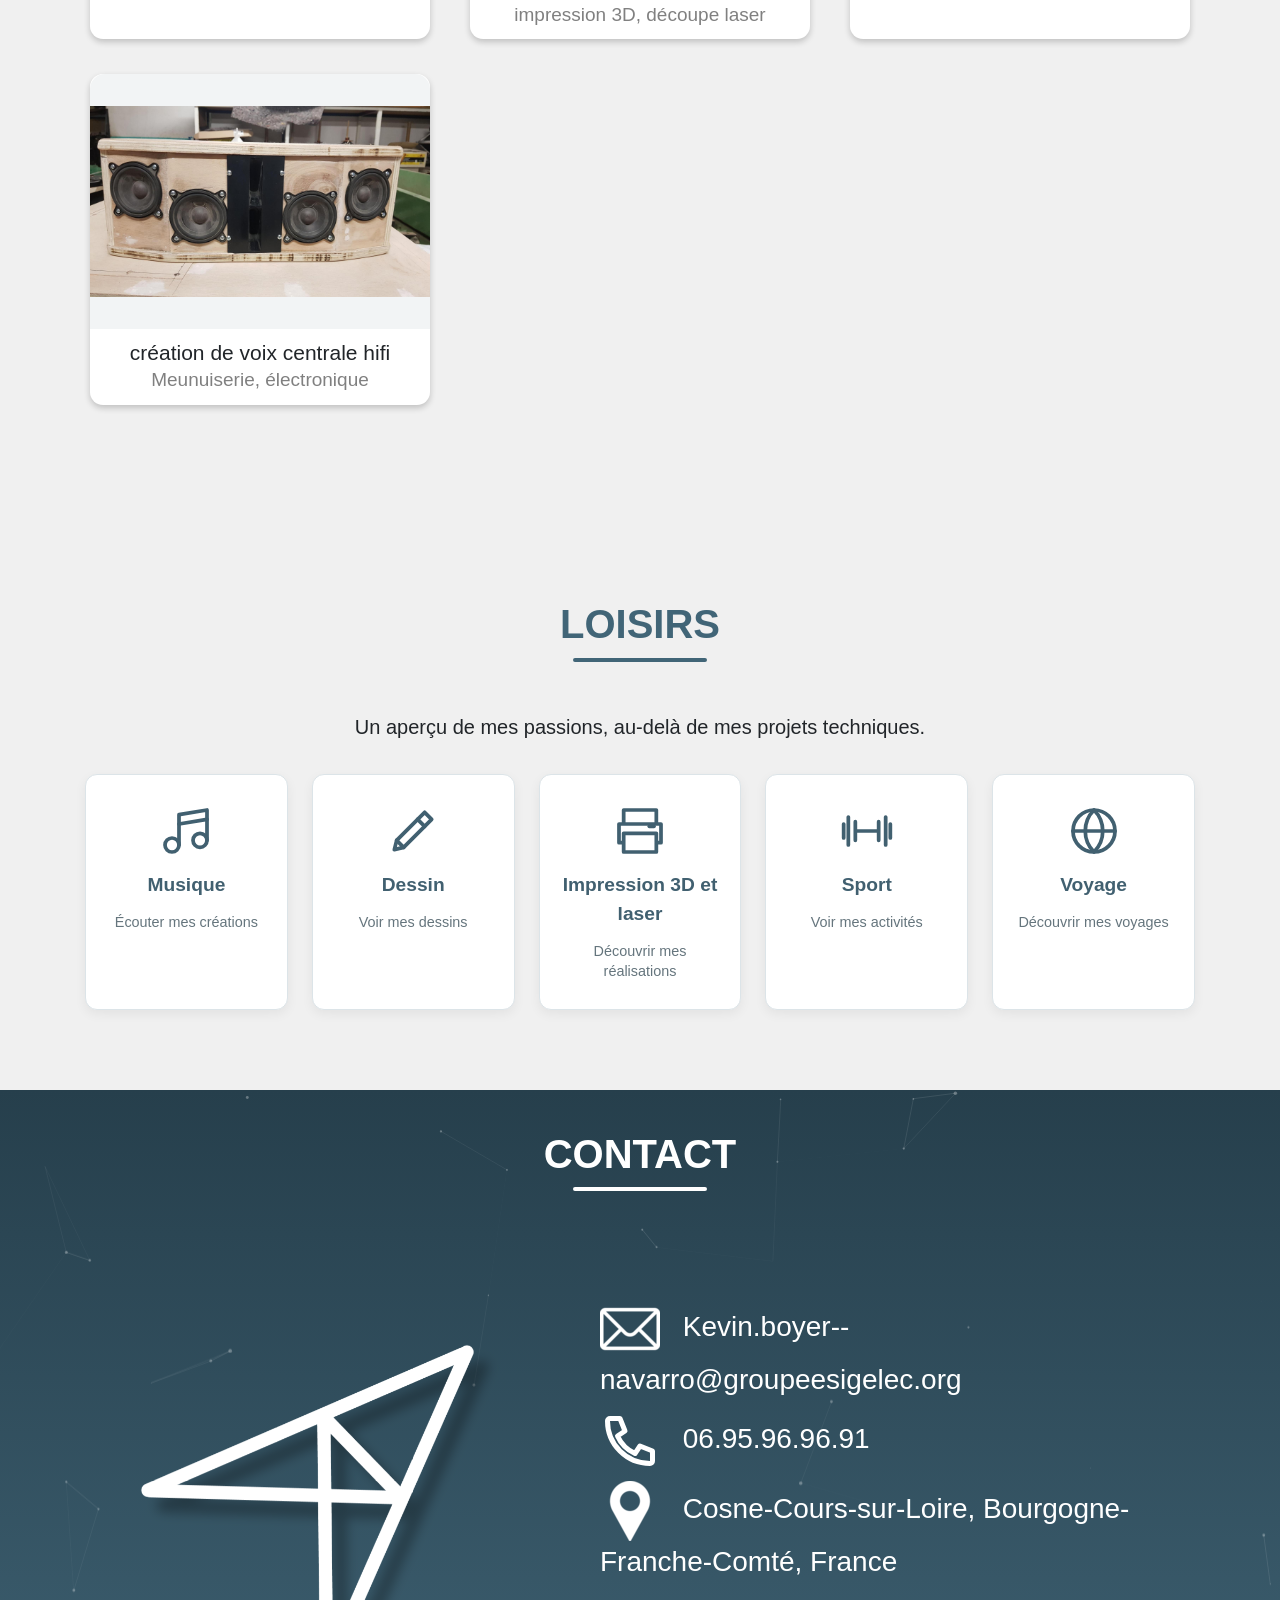
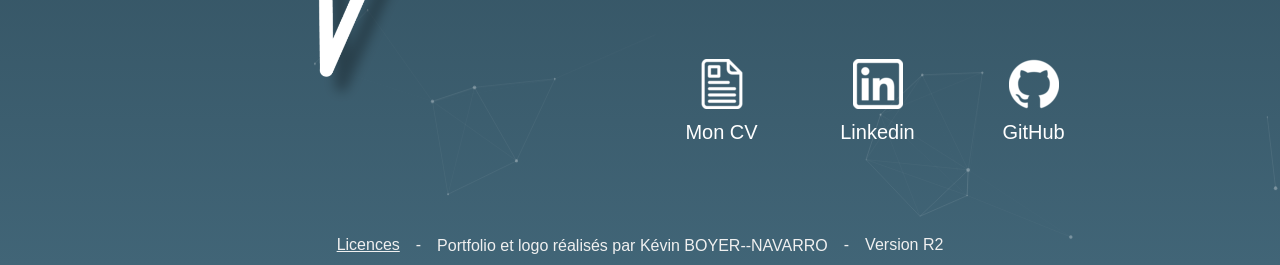
==== commit 2fb1435d: "Expand Mileade experience with food service, youth activities and show sound and lighting" ====
--- a/index.html
+++ b/index.html
@@ -395,7 +395,7 @@
                                 </div>
                             </div>
                         </li>
-                        <li class="timeline-inverted"><div class="timeline-image wow bounceInUp"><img class="rounded-circle img-fluid career-company-logo" src="assets/career/mileade.svg" alt="Valet de chambre — Miléade"></div><div class="timeline-panel"><div class="timeline-heading"><h3 class="timeline-time">2024</h3><h3>Valet de chambre chez Miléade</h3></div><div class="timeline-body"><p>Cette expérience dans l’hôtellerie m’a permis de développer ma rigueur, mon organisation et mon attention aux détails. J’ai contribué au confort des clients en veillant à la propreté et à la préparation des chambres.<br/>
+                        <li class="timeline-inverted"><div class="timeline-image wow bounceInUp"><img class="rounded-circle img-fluid career-company-logo" src="assets/career/mileade.svg" alt="Valet de chambre — Miléade"></div><div class="timeline-panel"><div class="timeline-heading"><h3 class="timeline-time">2024</h3><h3>Valet de chambre chez Miléade</h3></div><div class="timeline-body"><p>Embauché comme valet de chambre, j’ai également participé à la restauration, à l’animation auprès des jeunes de 10 à 18 ans et à la régie son et lumière des spectacles hebdomadaires. Cette expérience polyvalente a renforcé mon organisation, mon sens du service et ma capacité à travailler en équipe.<br/>
                                         <span class="text-nowrap">Miléade</span> — La Grande-Motte (34).</p></div></div></li>
                         <li>
                             <div class="timeline-image wow bounceInUp">
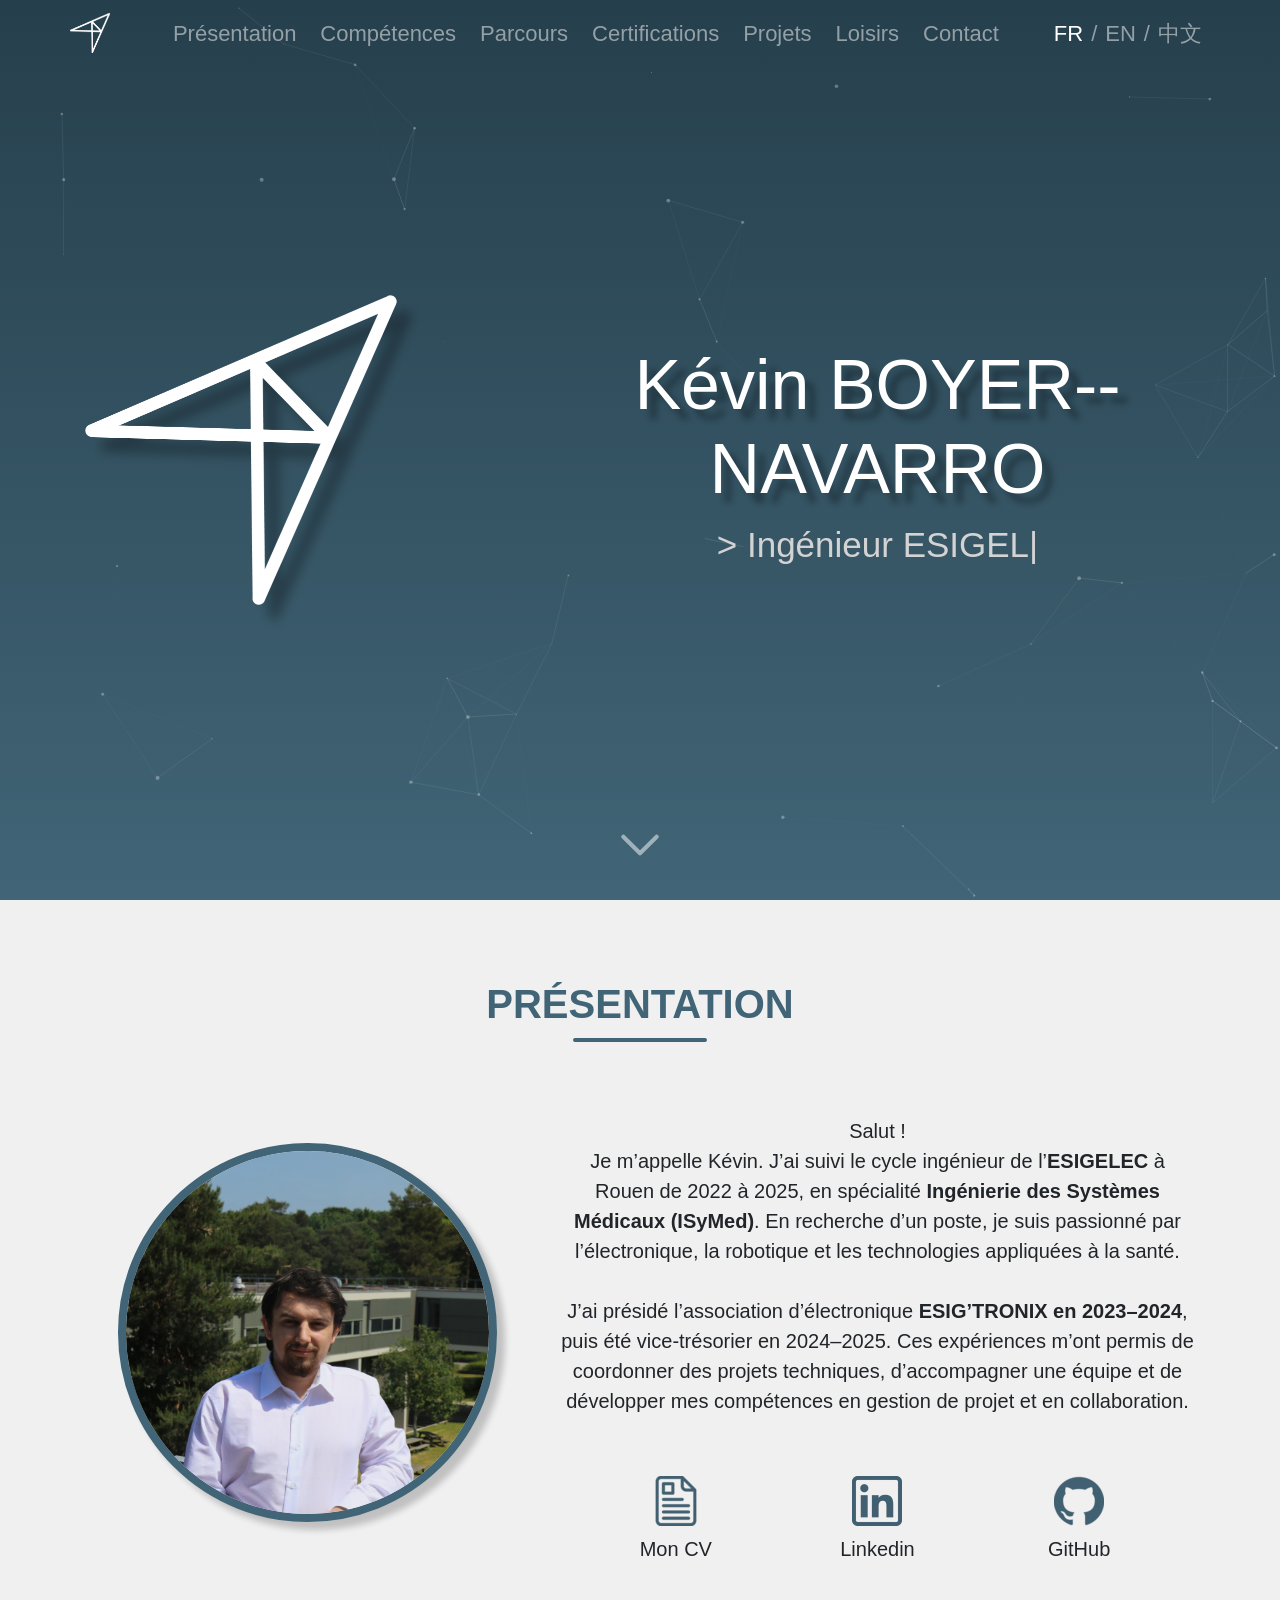
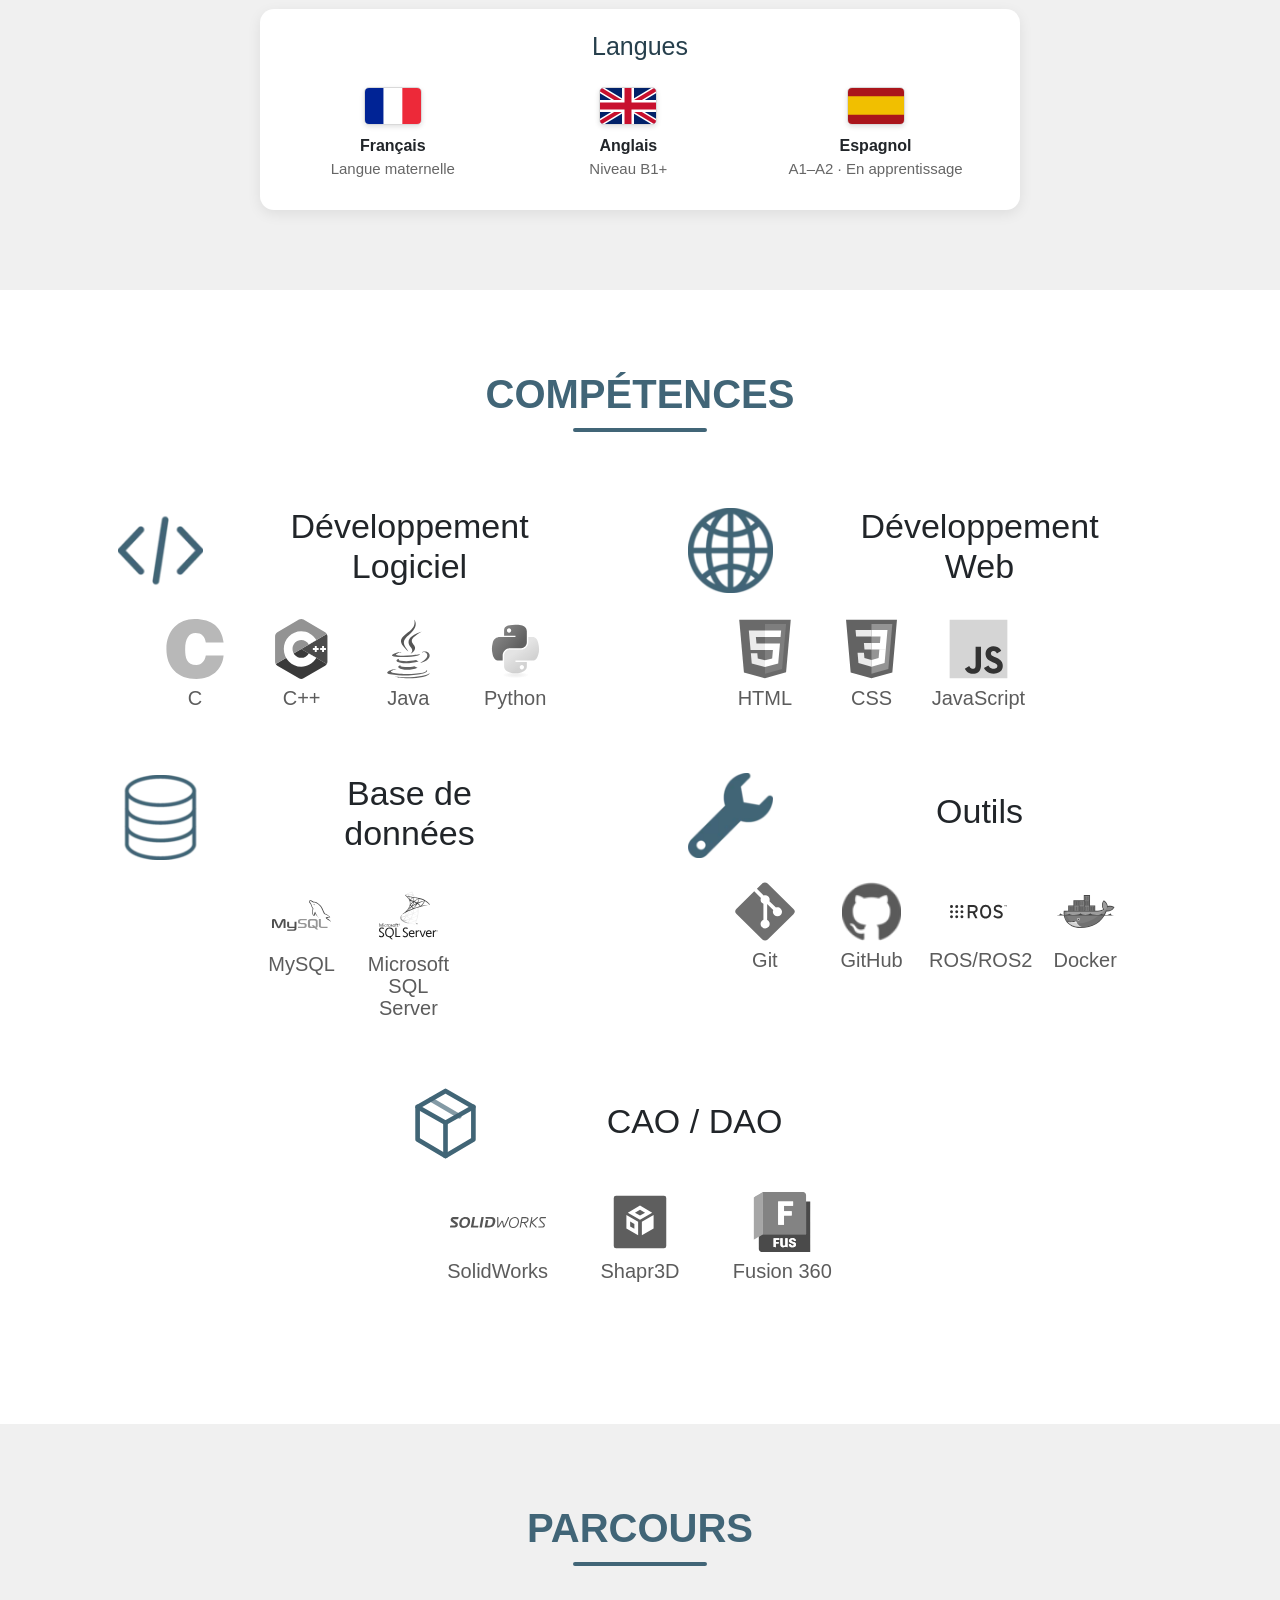
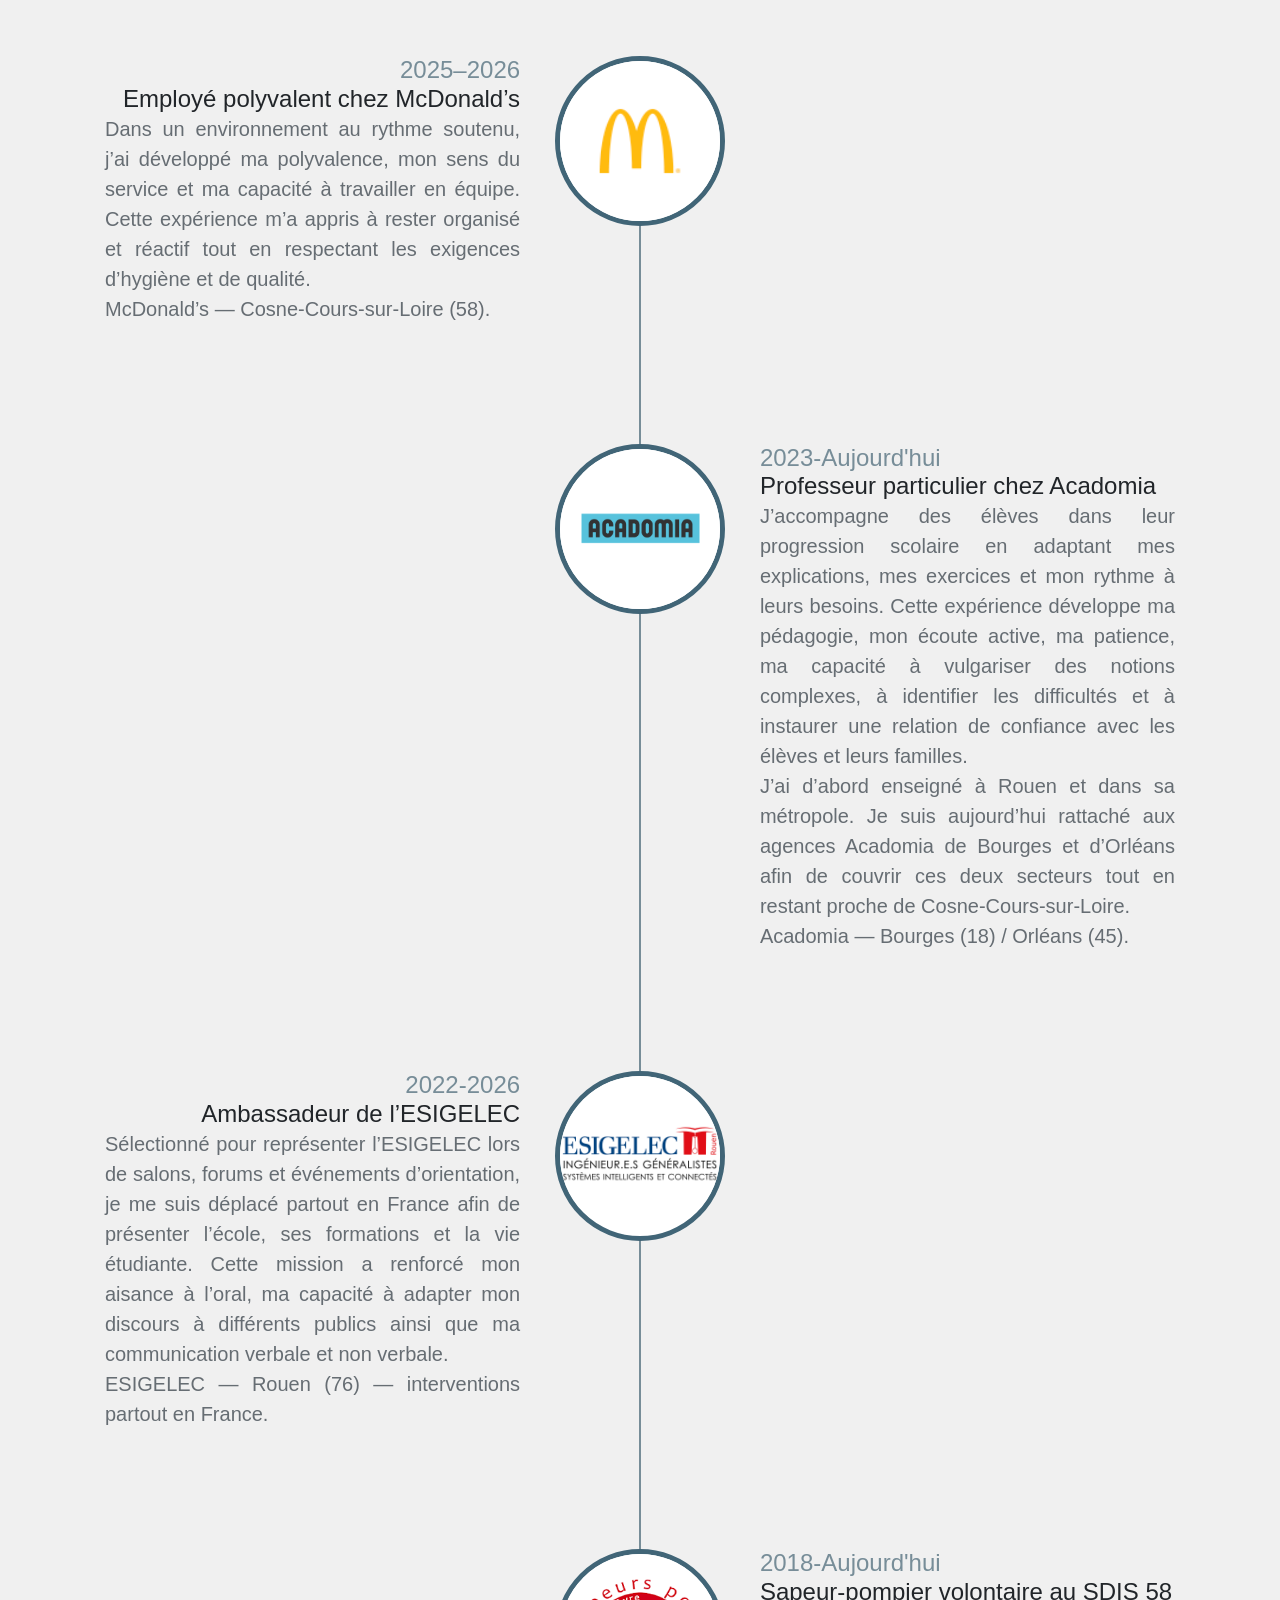
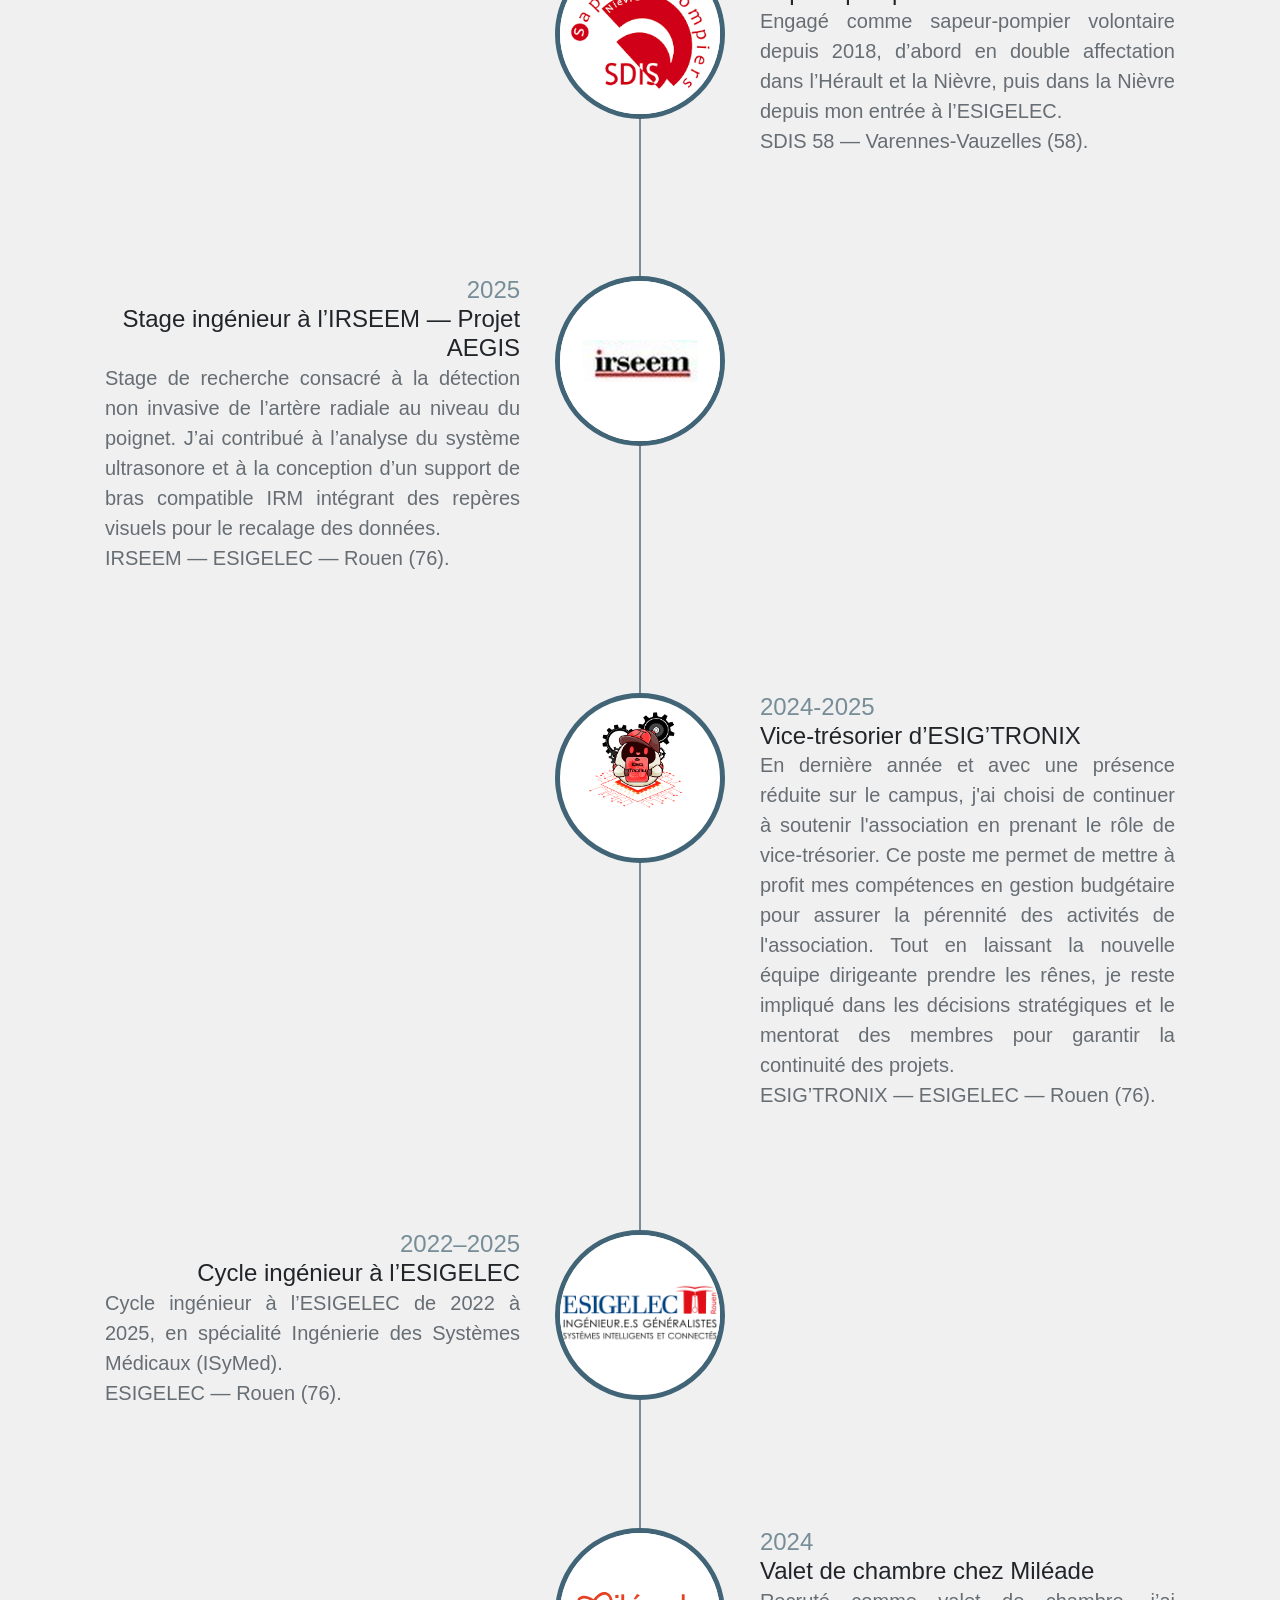
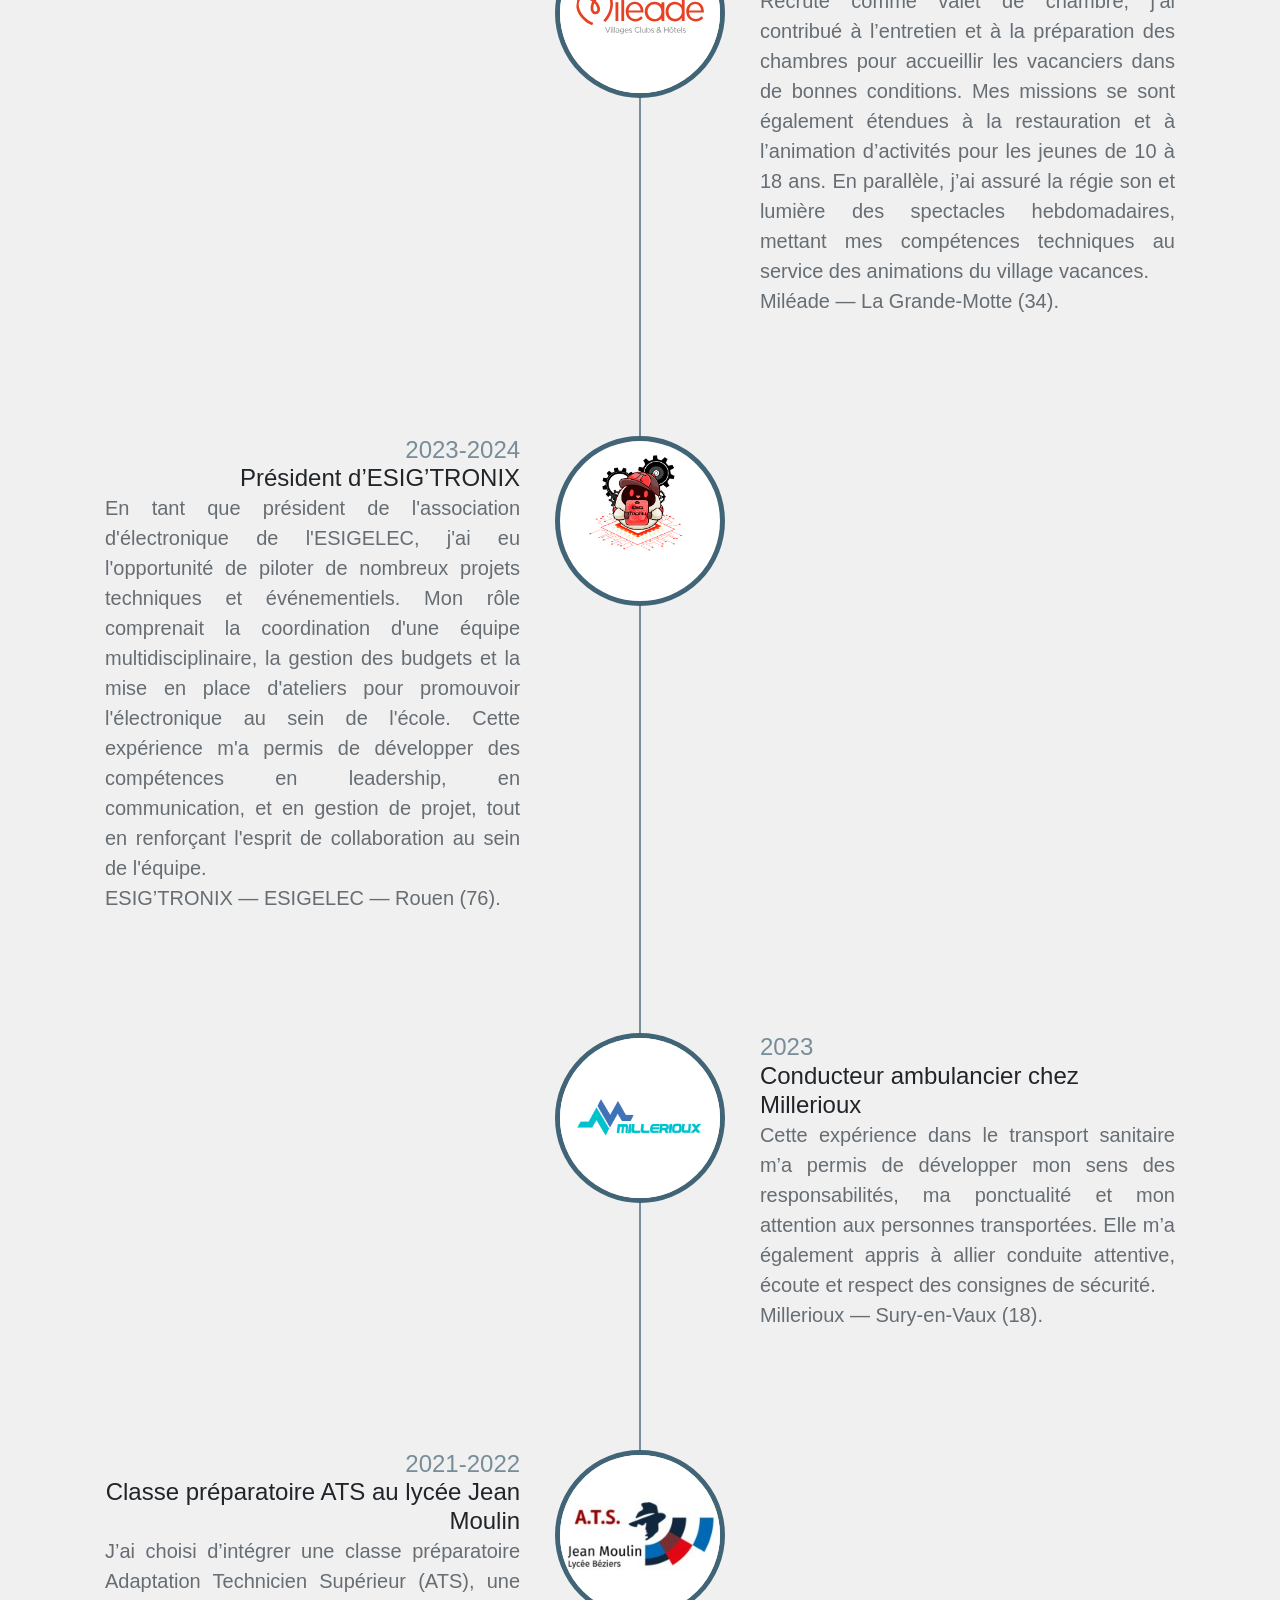
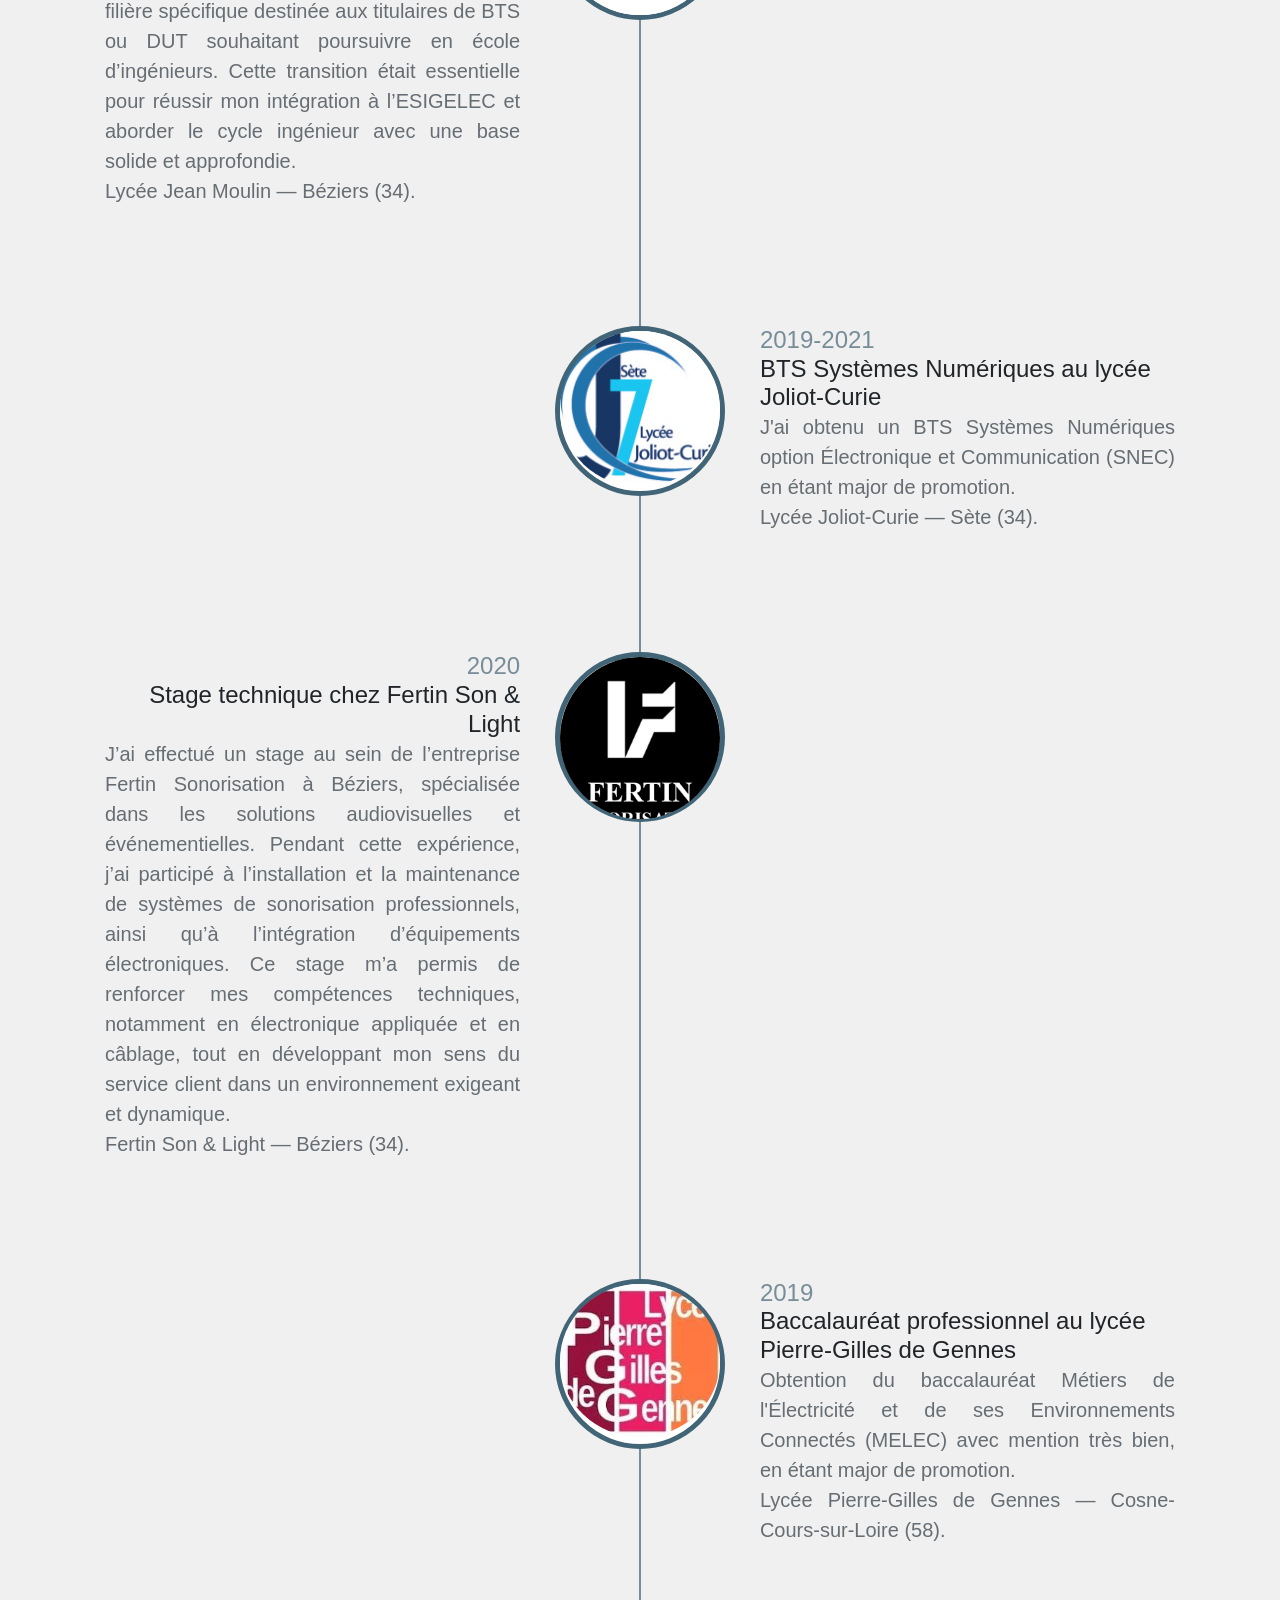
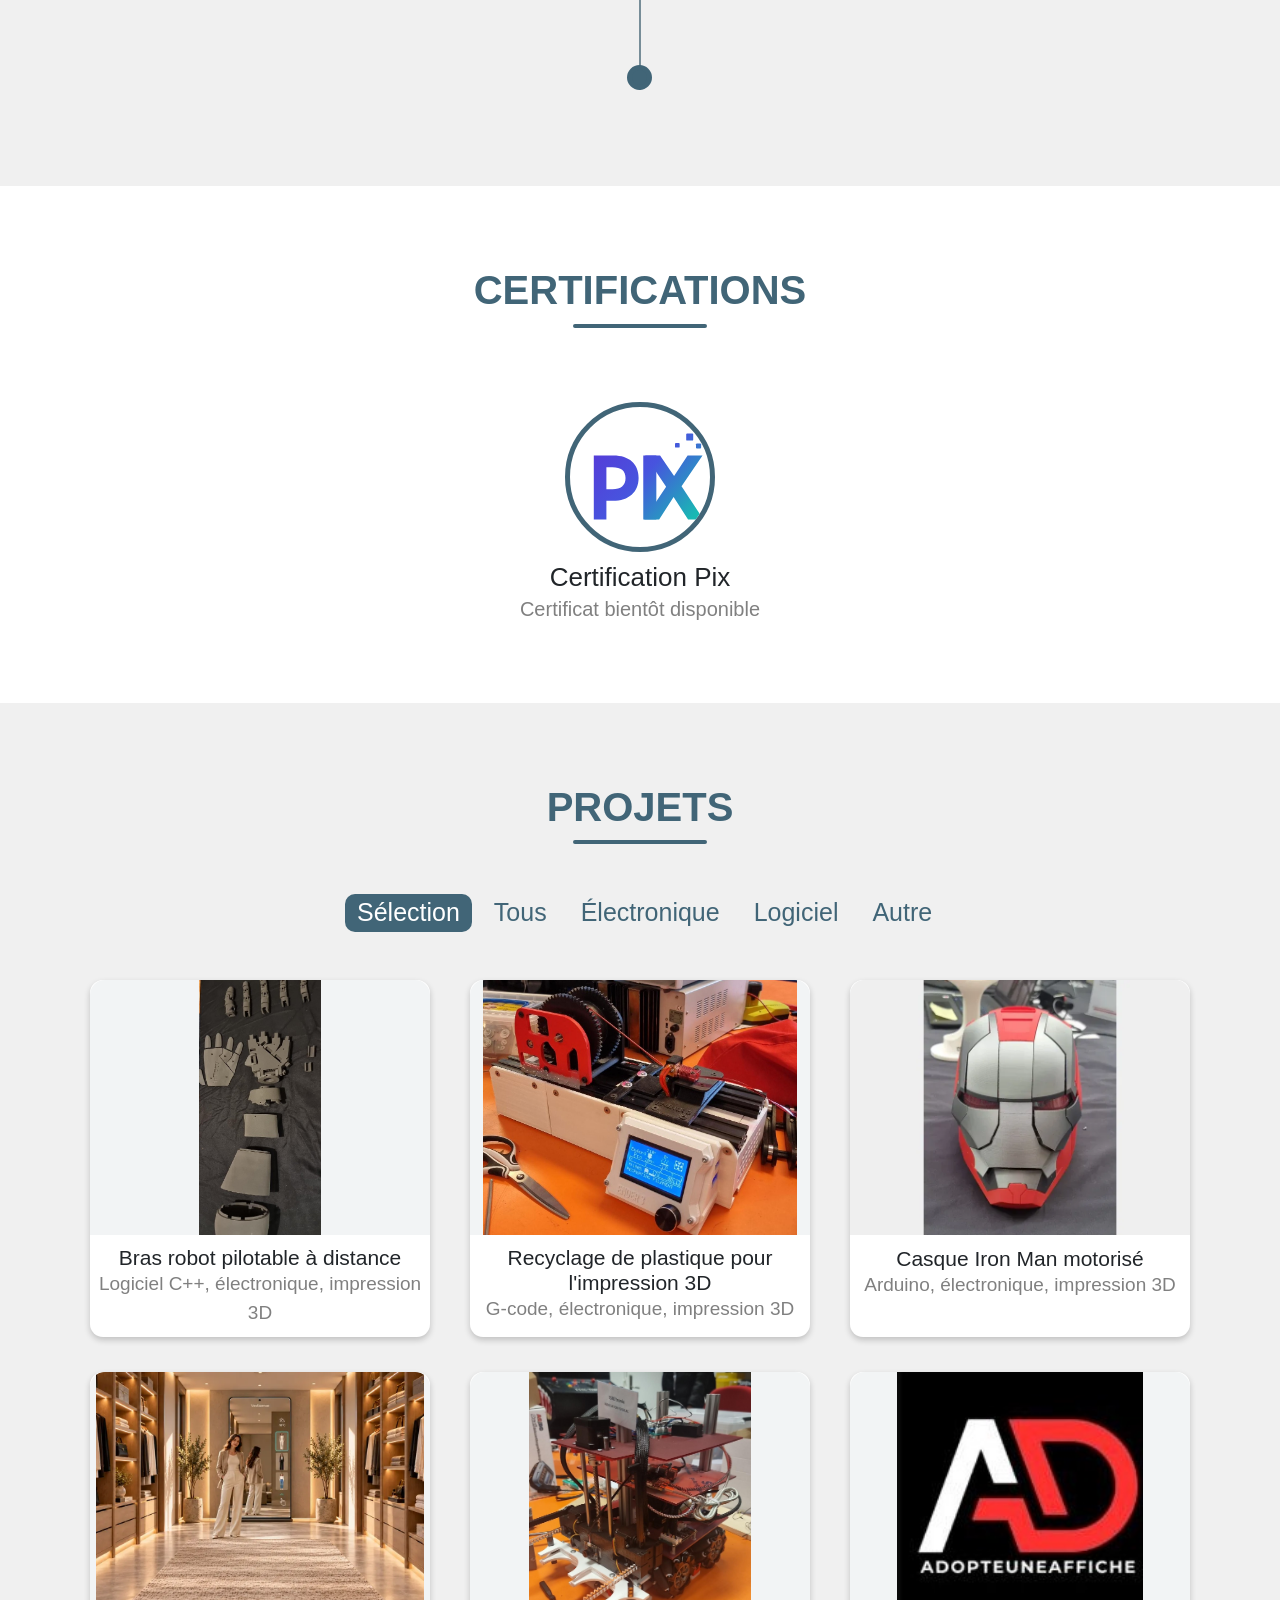
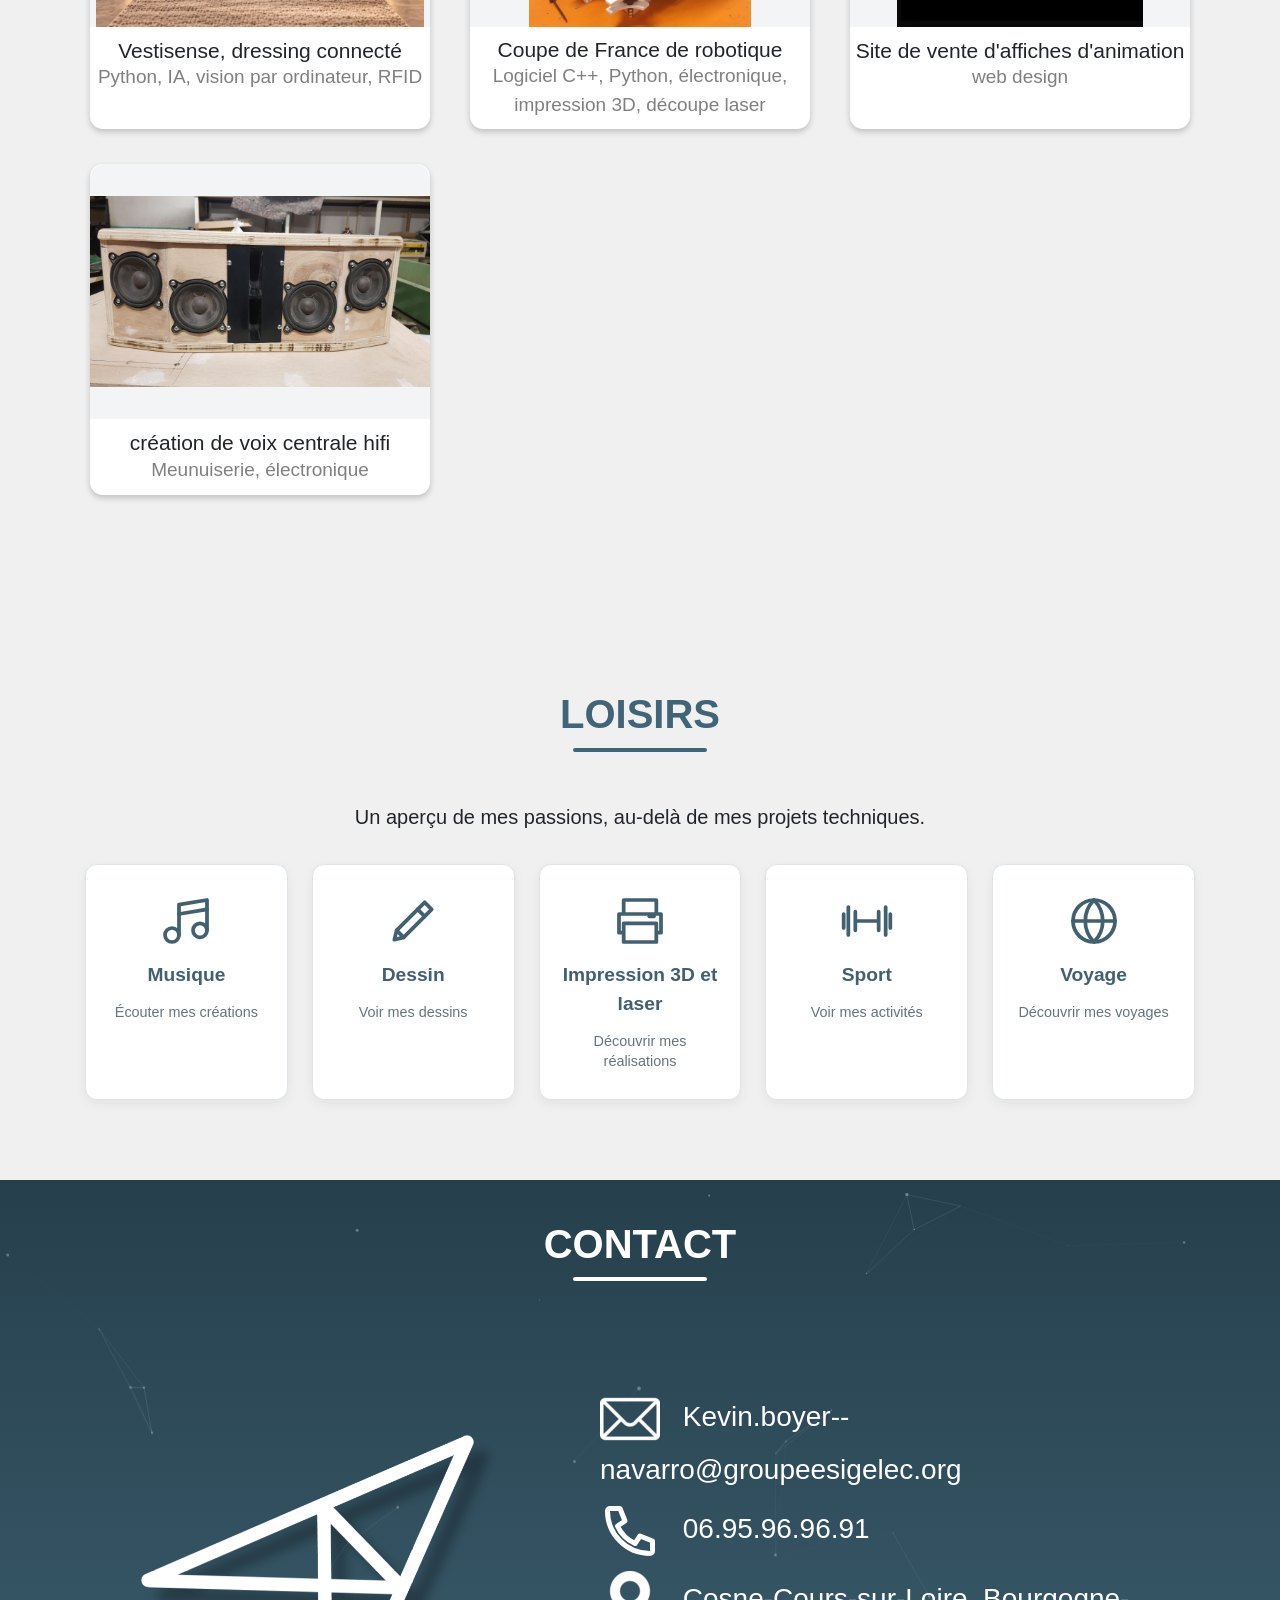
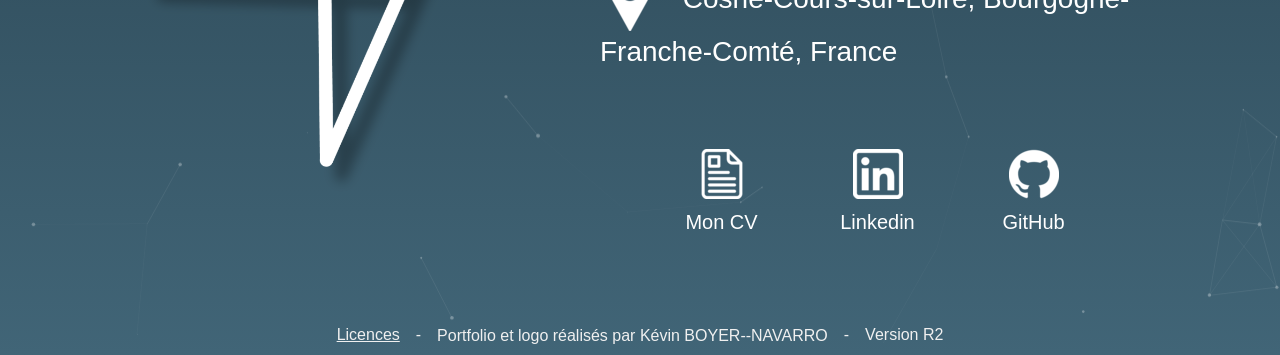
==== commit 62d92ce6: "Polish Mileade career description in all languages" ====
--- a/index.html
+++ b/index.html
@@ -395,7 +395,7 @@
                                 </div>
                             </div>
                         </li>
-                        <li class="timeline-inverted"><div class="timeline-image wow bounceInUp"><img class="rounded-circle img-fluid career-company-logo" src="assets/career/mileade.svg" alt="Valet de chambre — Miléade"></div><div class="timeline-panel"><div class="timeline-heading"><h3 class="timeline-time">2024</h3><h3>Valet de chambre chez Miléade</h3></div><div class="timeline-body"><p>Embauché comme valet de chambre, j’ai également participé à la restauration, à l’animation auprès des jeunes de 10 à 18 ans et à la régie son et lumière des spectacles hebdomadaires. Cette expérience polyvalente a renforcé mon organisation, mon sens du service et ma capacité à travailler en équipe.<br/>
+                        <li class="timeline-inverted"><div class="timeline-image wow bounceInUp"><img class="rounded-circle img-fluid career-company-logo" src="assets/career/mileade.svg" alt="Valet de chambre — Miléade"></div><div class="timeline-panel"><div class="timeline-heading"><h3 class="timeline-time">2024</h3><h3>Valet de chambre chez Miléade</h3></div><div class="timeline-body"><p>Recruté comme valet de chambre, j’ai contribué à l’entretien et à la préparation des chambres pour accueillir les vacanciers dans de bonnes conditions. Mes missions se sont également étendues à la restauration et à l’animation d’activités pour les jeunes de 10 à 18 ans. En parallèle, j’ai assuré la régie son et lumière des spectacles hebdomadaires, mettant mes compétences techniques au service des animations du village vacances.<br/>
                                         <span class="text-nowrap">Miléade</span> — La Grande-Motte (34).</p></div></div></li>
                         <li>
                             <div class="timeline-image wow bounceInUp">
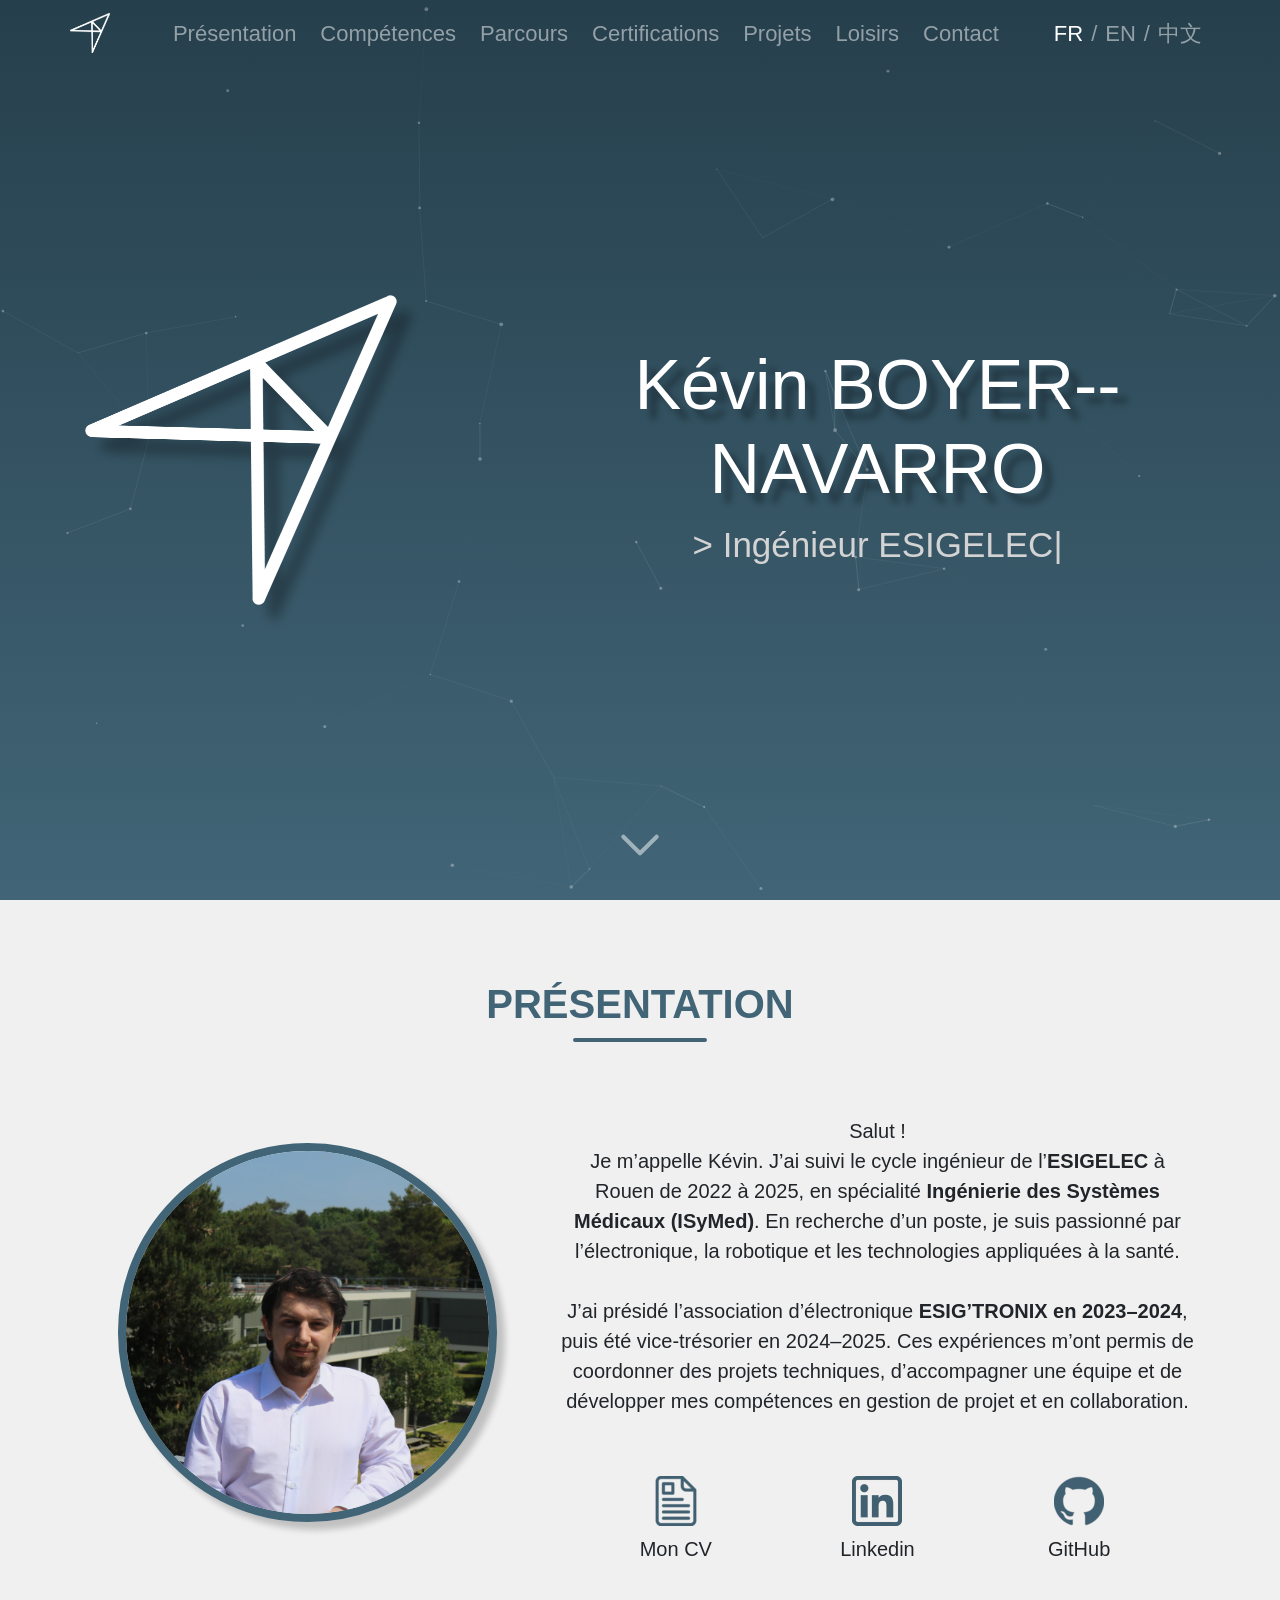
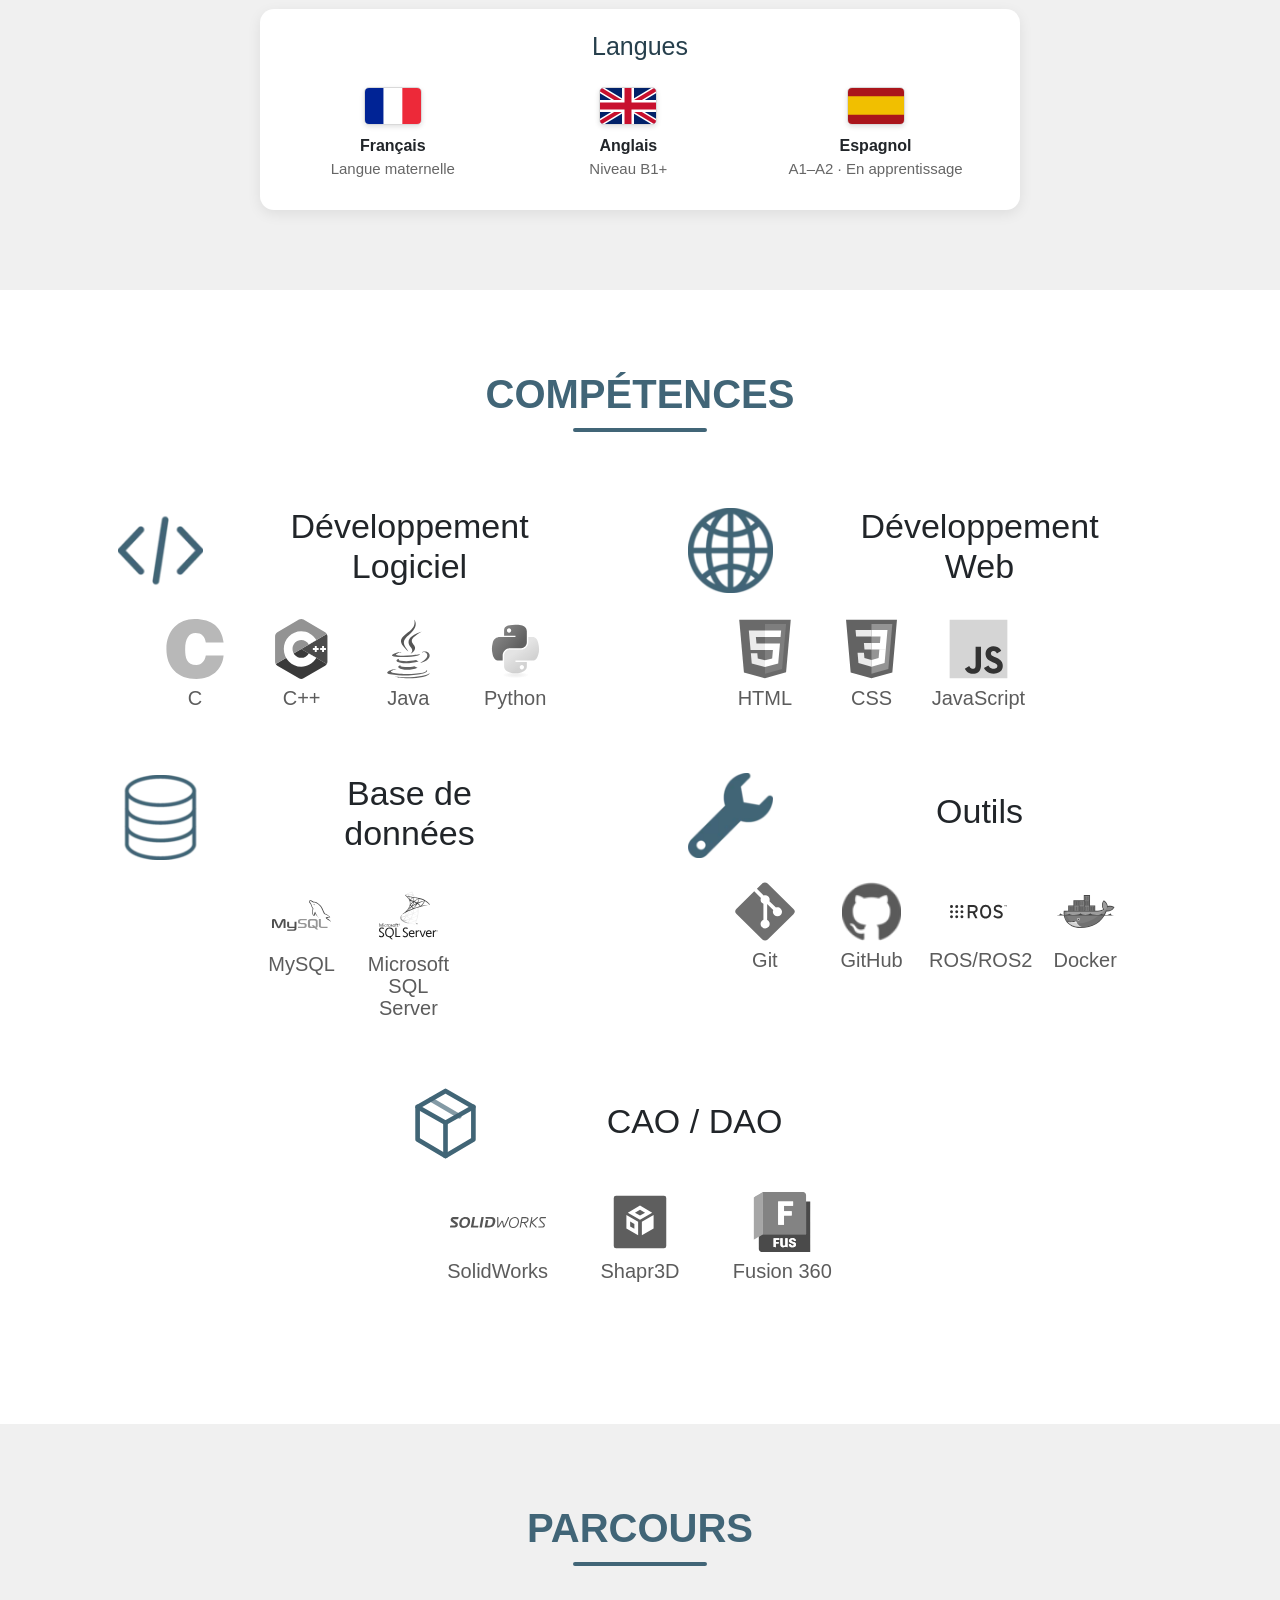
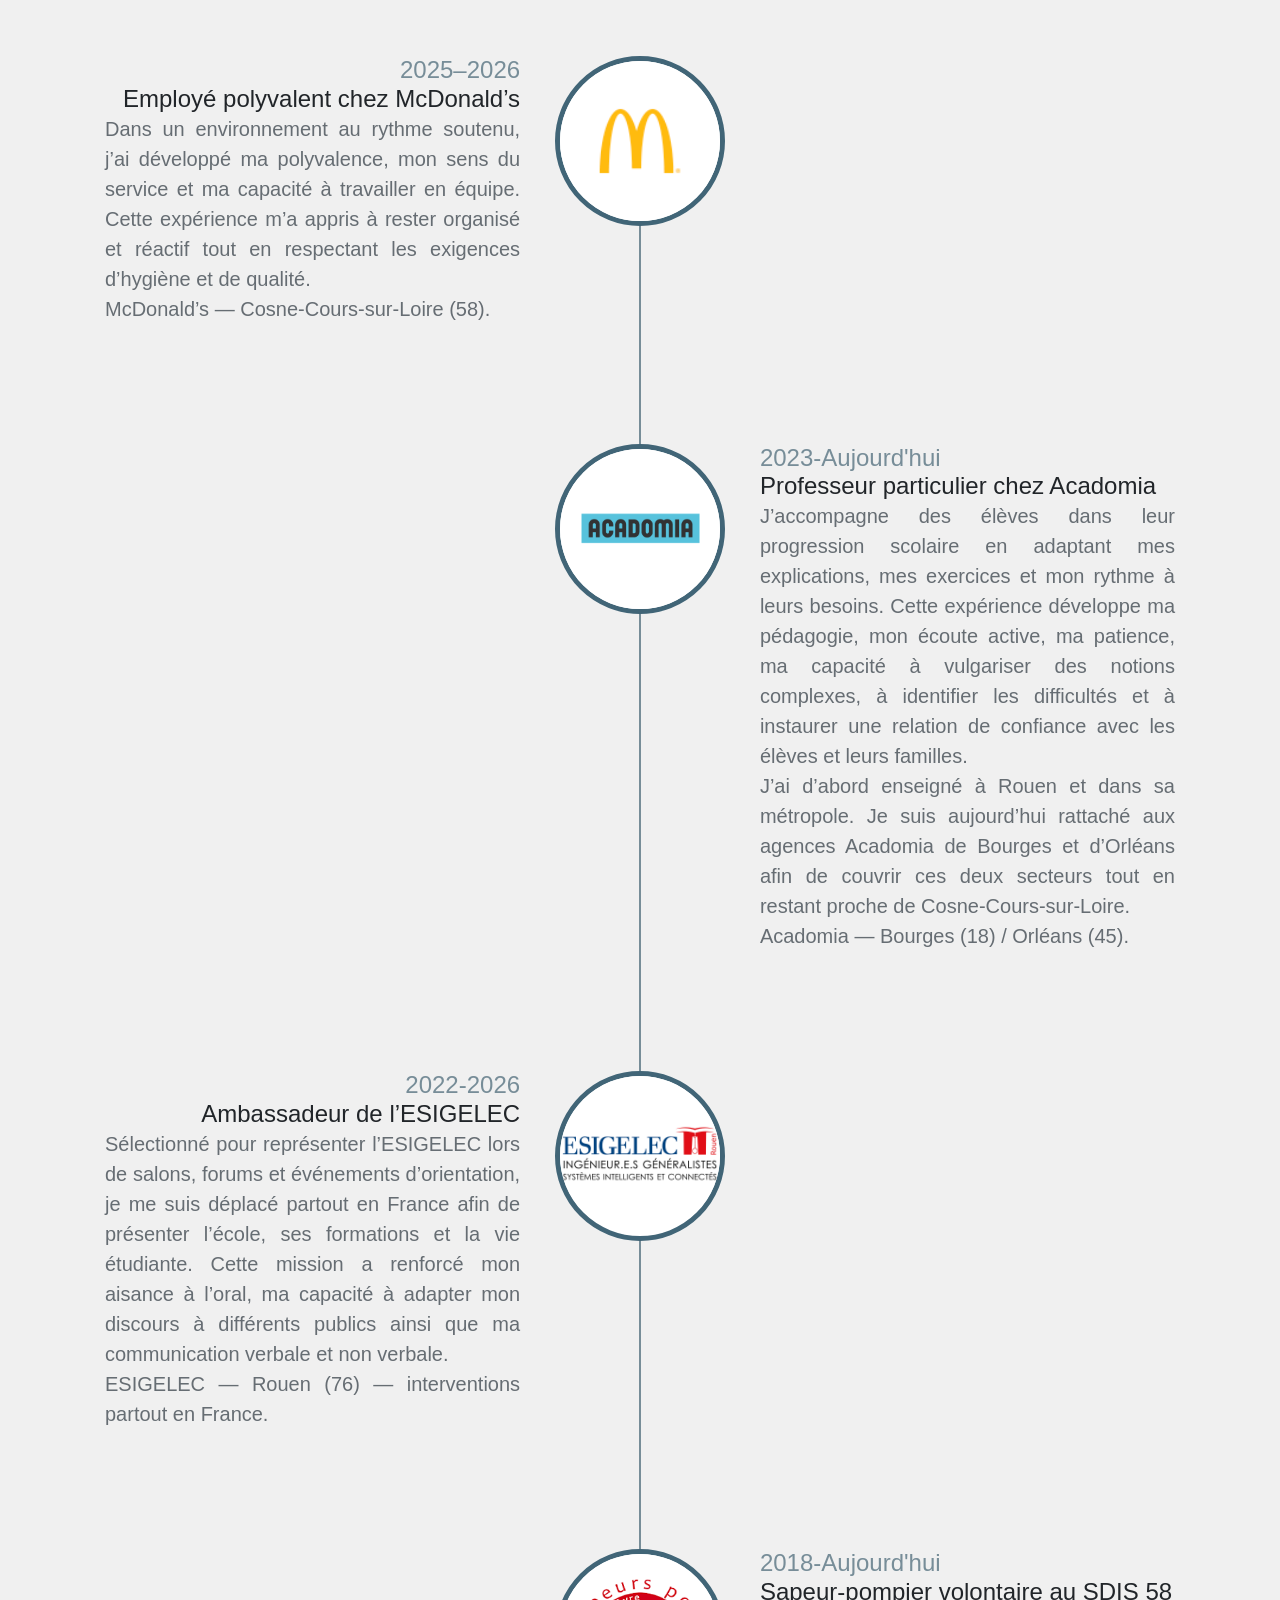
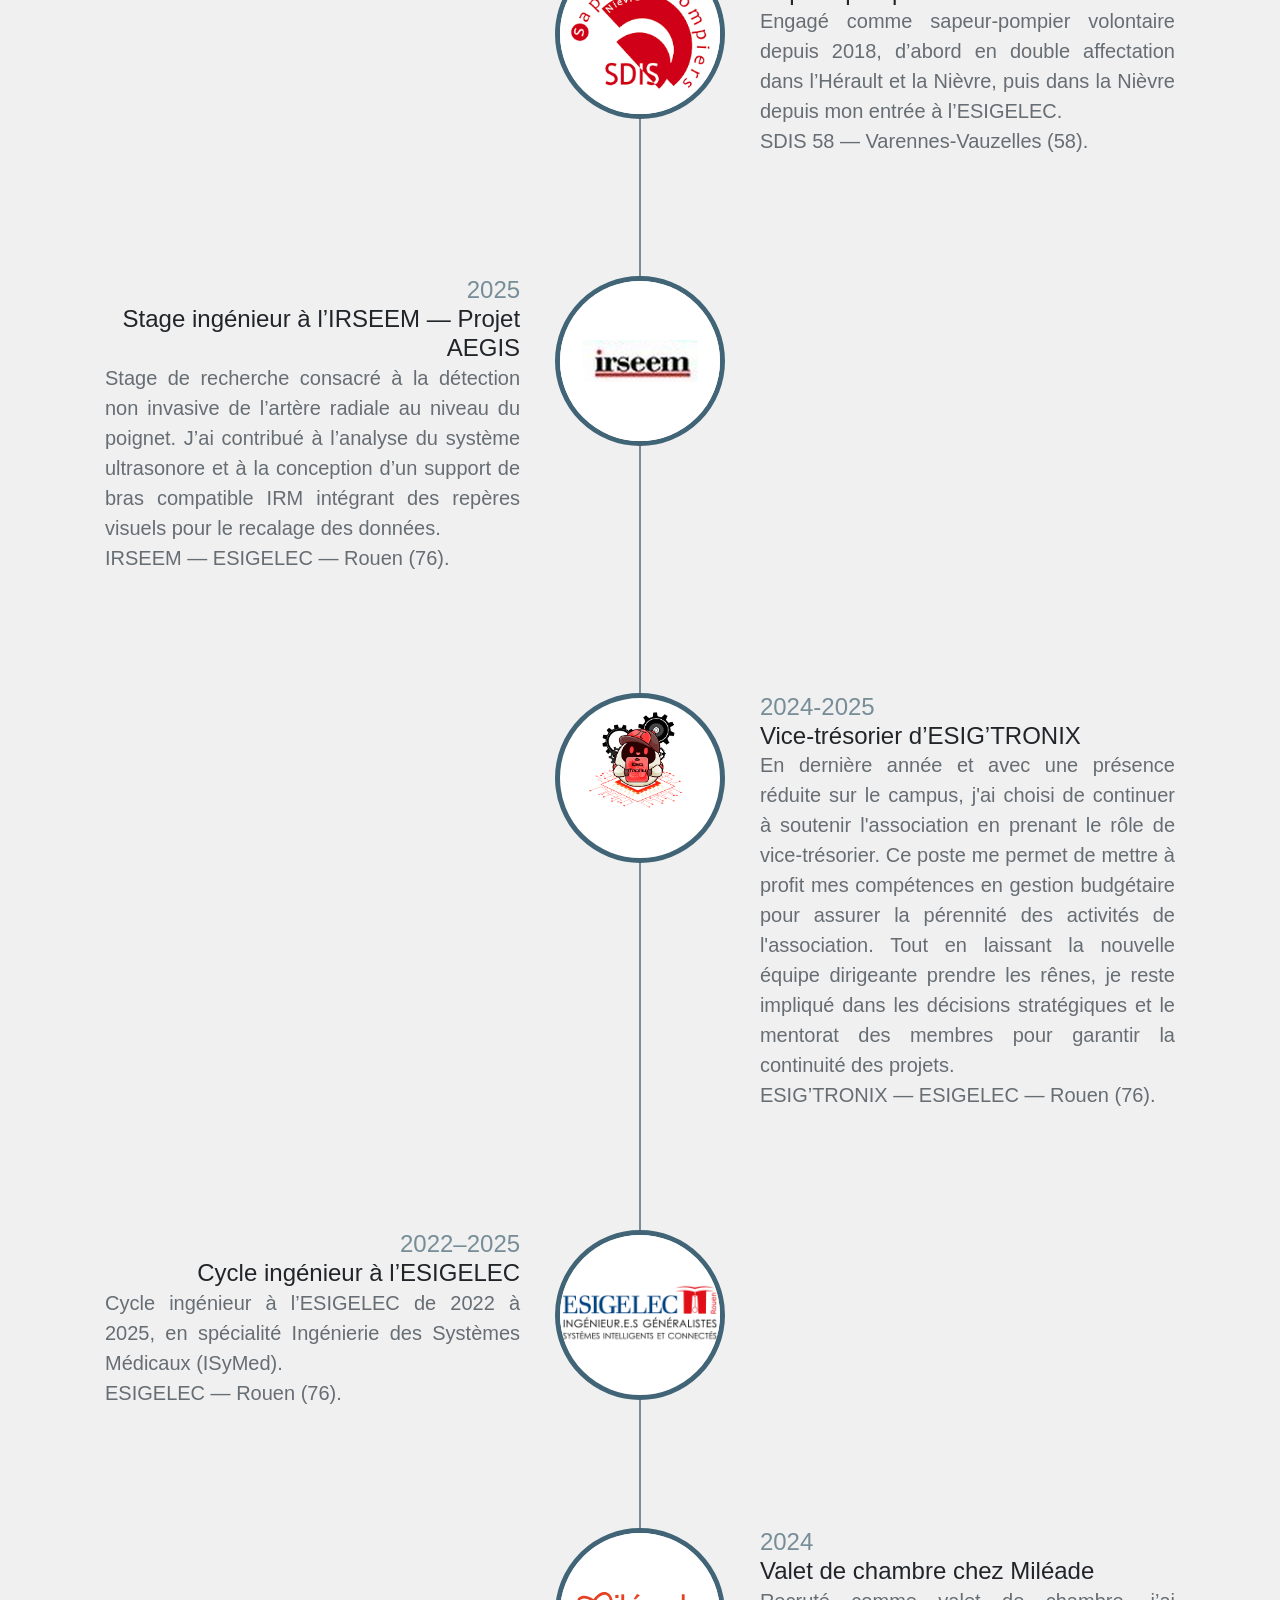
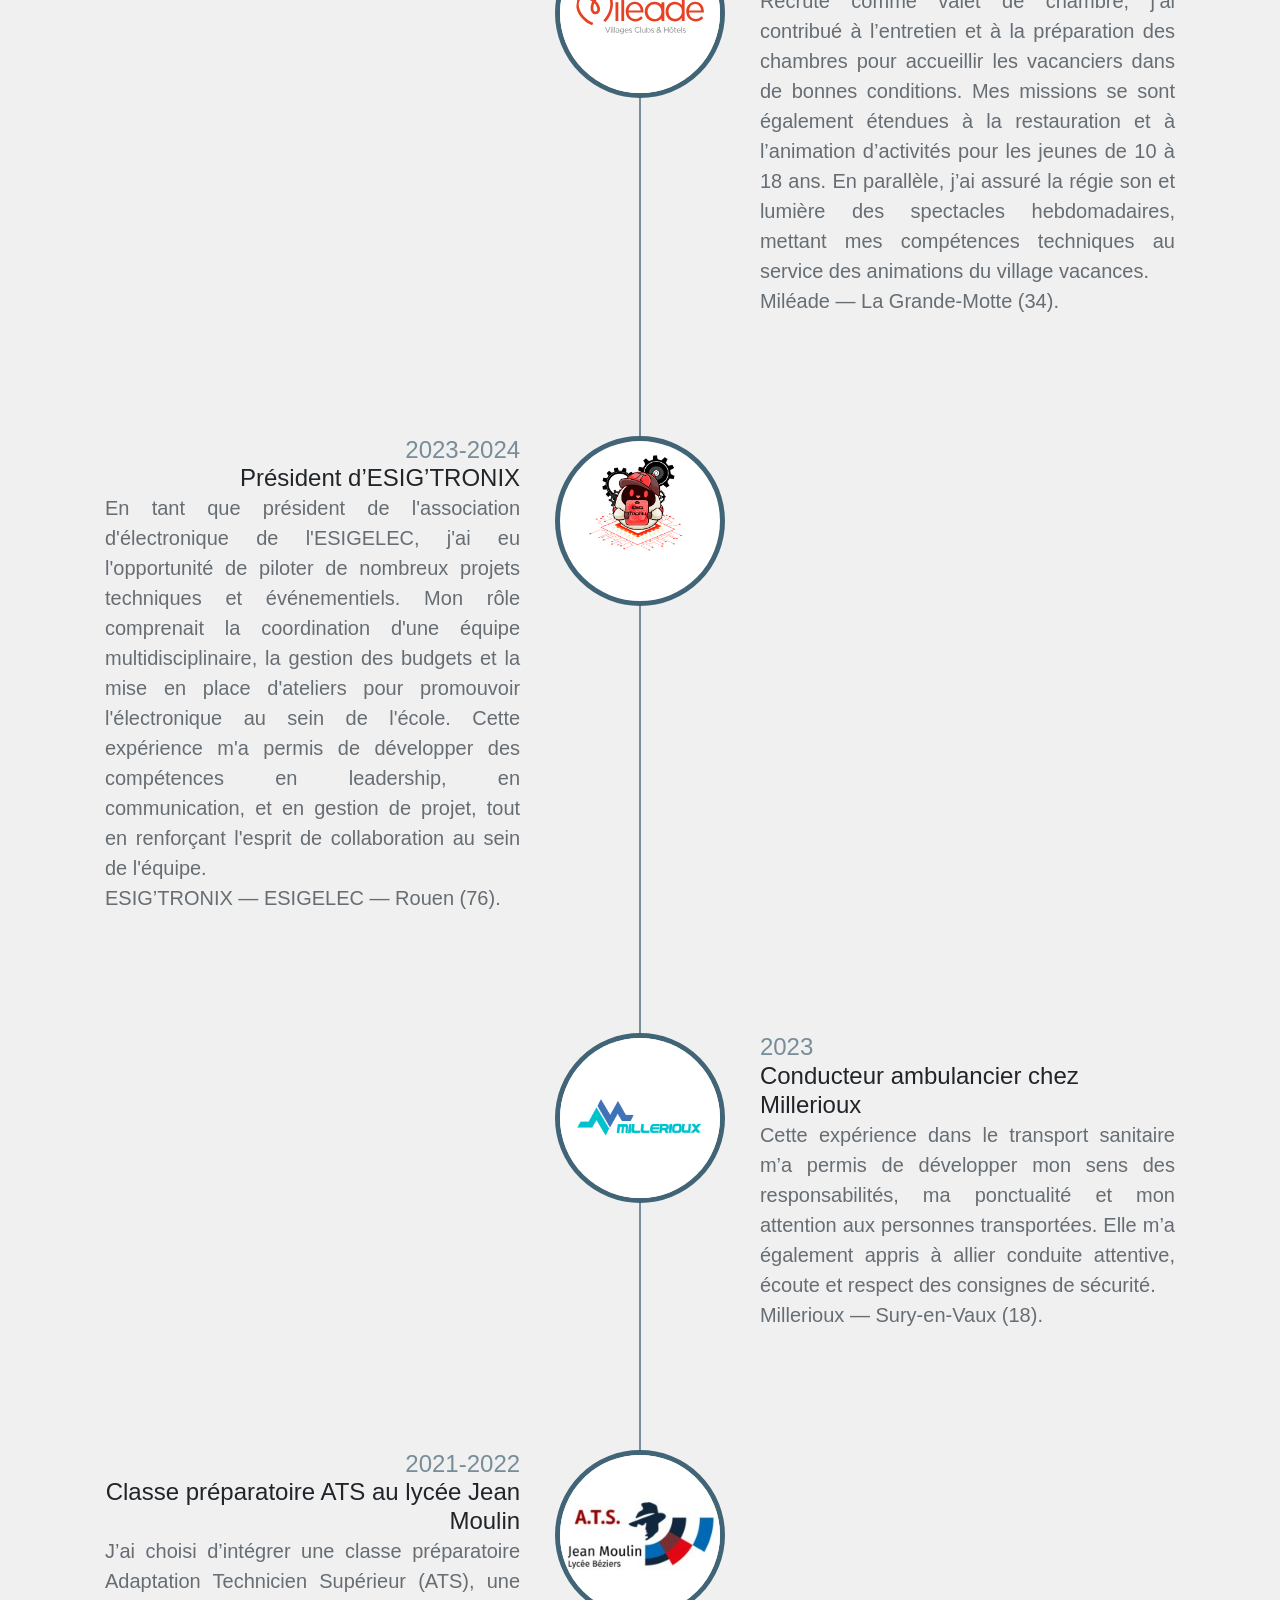
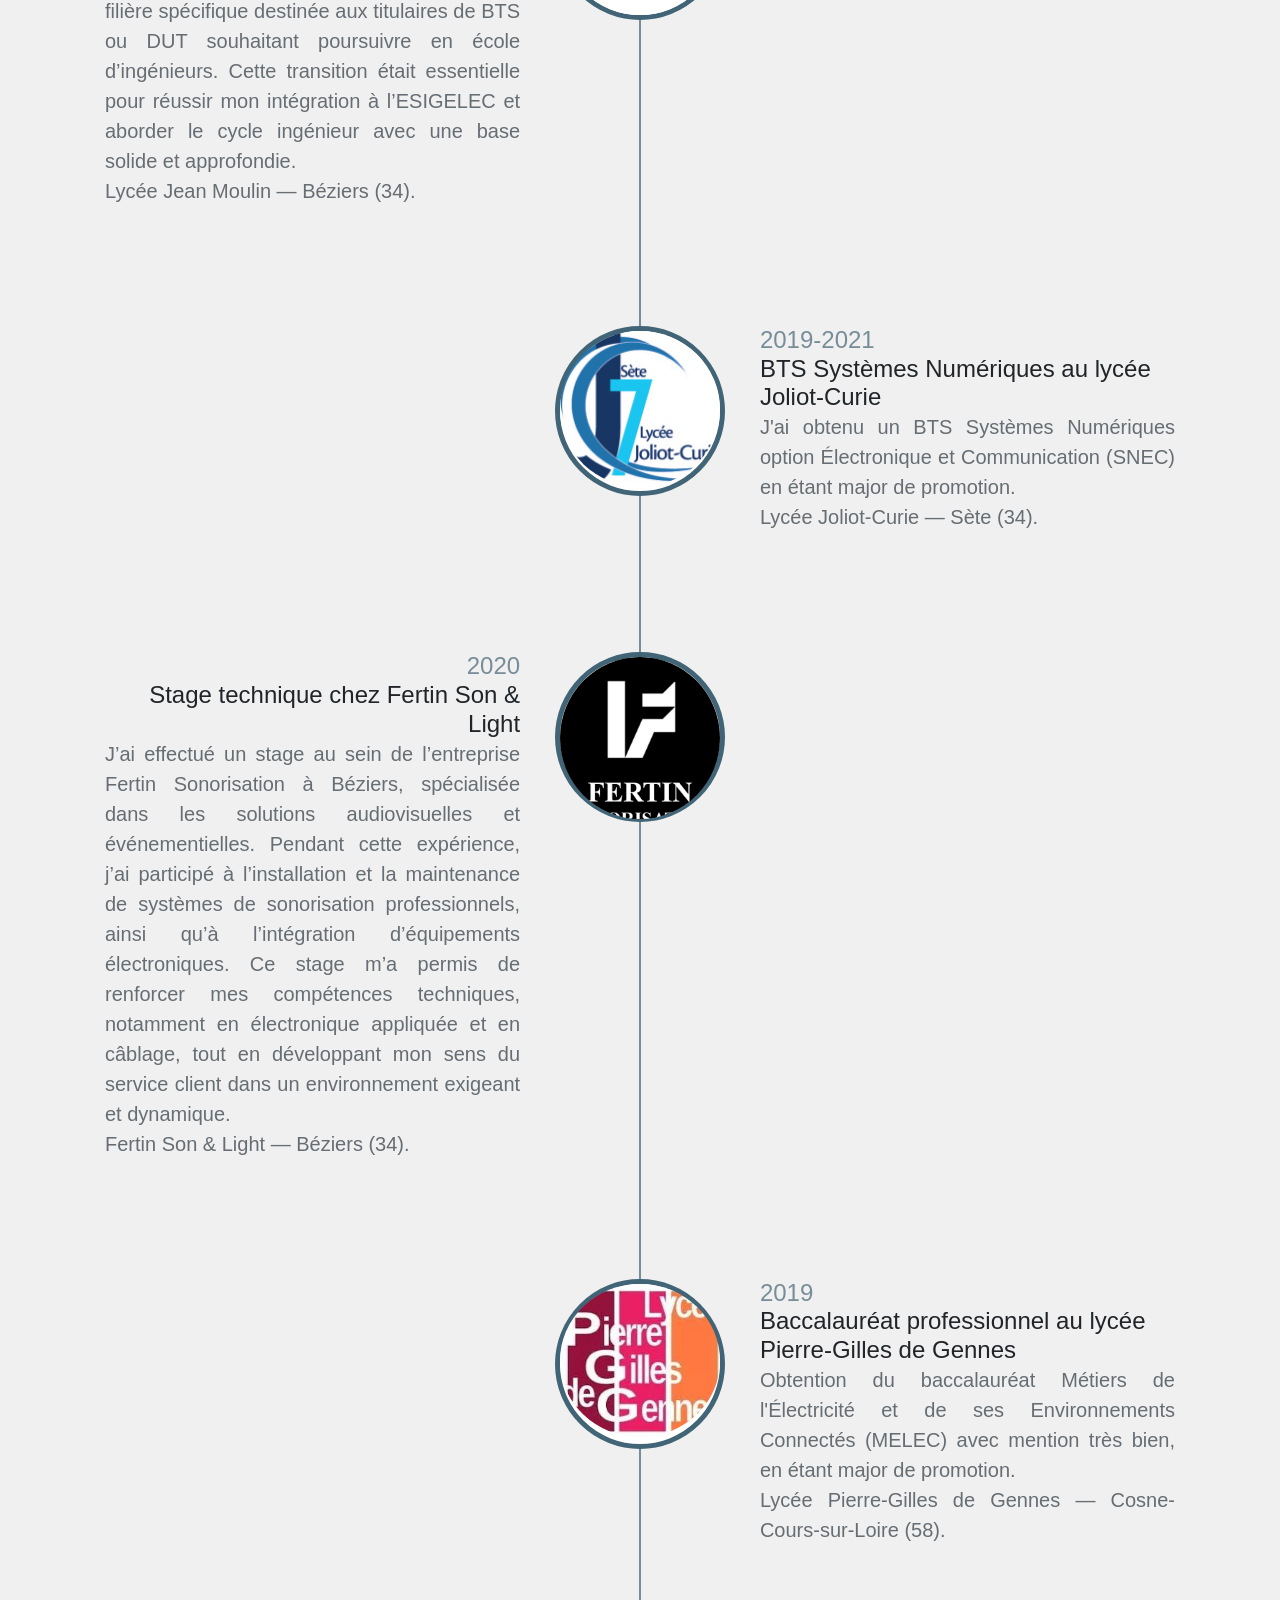
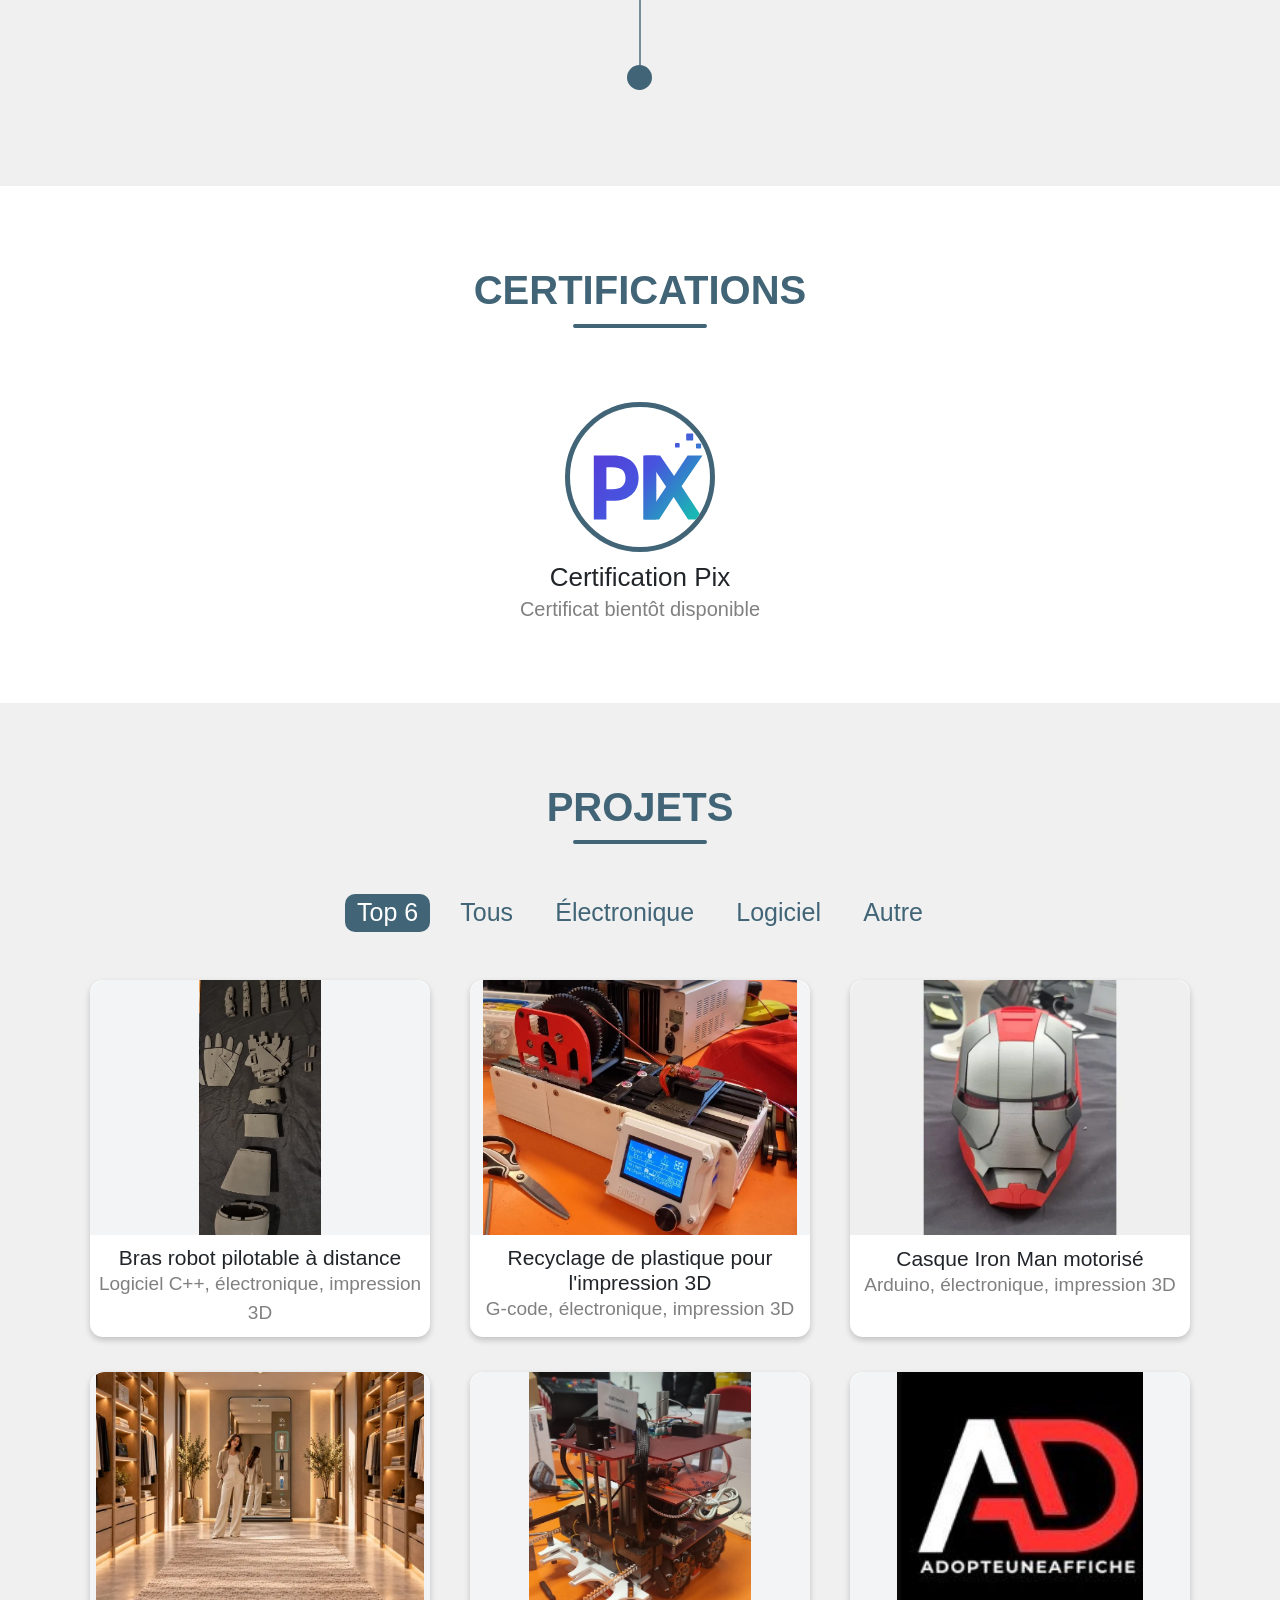
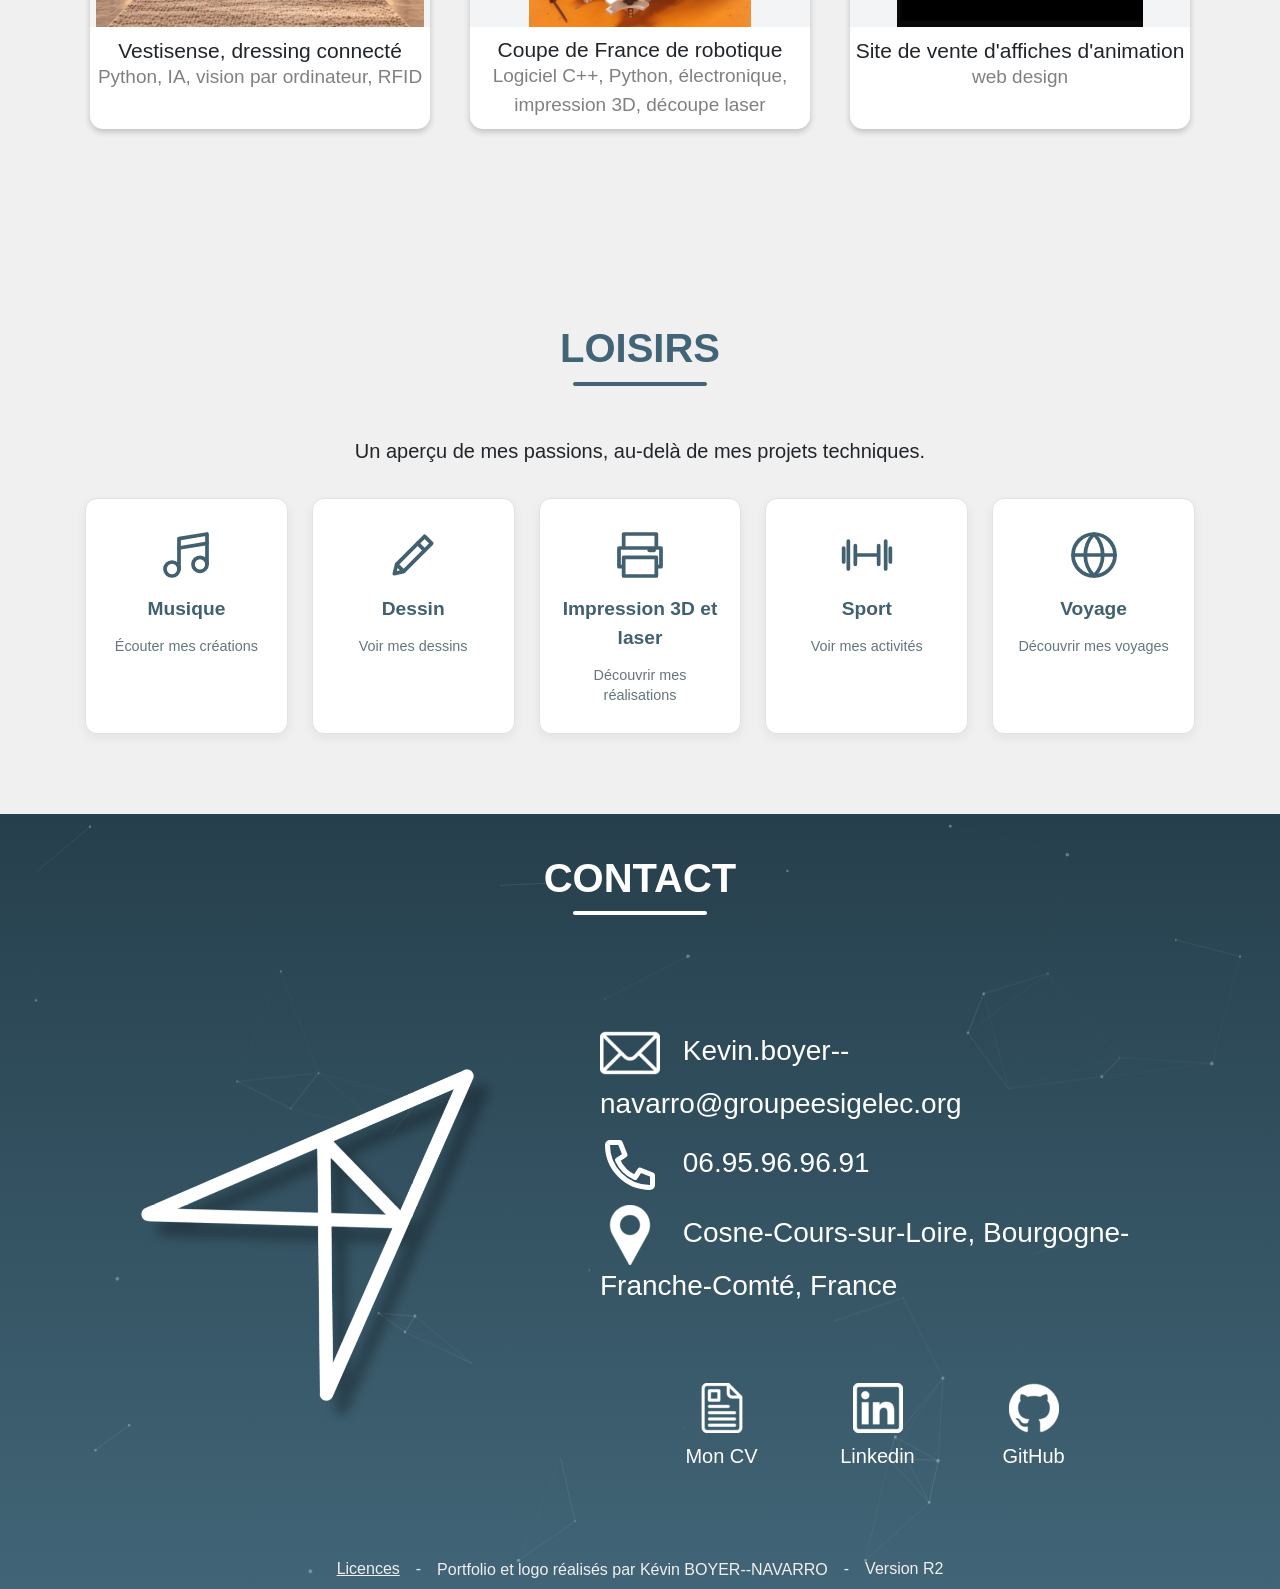
==== commit 08061b1f: "Restore Top 6 label and exclude central speaker from featured projects" ====
--- a/index.html
+++ b/index.html
@@ -559,7 +559,7 @@
                     </div>
 
                     <ul class="projects-filters mx-auto p-0 d-flex justify-content-between">
-                        <li class="active" data-filter-name="selection" role="button" tabindex="0">Sélection</li>
+                        <li class="active" data-filter-name="selection" role="button" tabindex="0">Top 6</li>
                         <li data-filter-name="all" role="button" tabindex="0">Tous</li>
                         <li data-filter-name="elec" role="button" tabindex="0">Électronique</li>
                         <li data-filter-name="software" role="button" tabindex="0">Logiciel</li>
@@ -577,7 +577,7 @@
                             </div>
                         </div>
 
-                        <div class="project-container col-12 col-sm-6 col-lg-4" data-project-name="recreator" data-project-categories="['selection', 'all', 'elec', 'software']" style="display: none;" role="button" tabindex="0">
+                        <div class="project-container col-12 col-sm-6 col-lg-4" data-project-name="recreator" data-project-categories="['selection', 'all', 'elec', 'software']" role="button" tabindex="0">
                             <div class="project-container-body d-flex flex-row flex-sm-column">
                                 <img src="assets/projects/recreator/thumbnail.webp" alt="Recyclage de plastique pour l'impression 3D">
                                 <div class="project-container-title d-flex flex-column align-items-center justify-content-center text-center">
@@ -627,7 +627,7 @@
                             </div>
                         </div>
 
-                        <div class="project-container col-12 col-sm-6 col-lg-4 wow zoomIn" data-wow-delay="400ms" data-project-name="minecraft_serv" data-project-categories="['all', 'software', 'other']" role="button" tabindex="0">
+                        <div class="project-container col-12 col-sm-6 col-lg-4 wow zoomIn" data-wow-delay="400ms" data-project-name="minecraft_serv" data-project-categories="['all', 'software', 'other']" role="button" tabindex="0" style="display: none;">
                             <div class="project-container-body d-flex flex-row flex-sm-column">
                                 <img src="assets/projects/minecraft_serv/thumbnail.webp" alt="serveur minecraft">
                                 <div class="project-container-title d-flex flex-column align-items-center justify-content-center text-center">
@@ -677,7 +677,7 @@
                             </div>
                         </div>
 
-                        <div class="project-container col-12 col-sm-6 col-lg-4 wow zoomIn" data-wow-delay="600ms" data-project-name="voix_centrale" data-project-categories="['selection', 'all', 'elec', 'other']" role="button" tabindex="0">
+                        <div class="project-container col-12 col-sm-6 col-lg-4 wow zoomIn" data-wow-delay="600ms" data-project-name="voix_centrale" data-project-categories="['all', 'elec', 'other']" role="button" tabindex="0" style="display: none;">
                             <div class="project-container-body d-flex flex-row flex-sm-column">
                                 <img src="assets/projects/voix_centrale/thumbnail.webp" alt="création de voix centrale hifi">
                                 <div class="project-container-title d-flex flex-column align-items-center justify-content-center text-center">
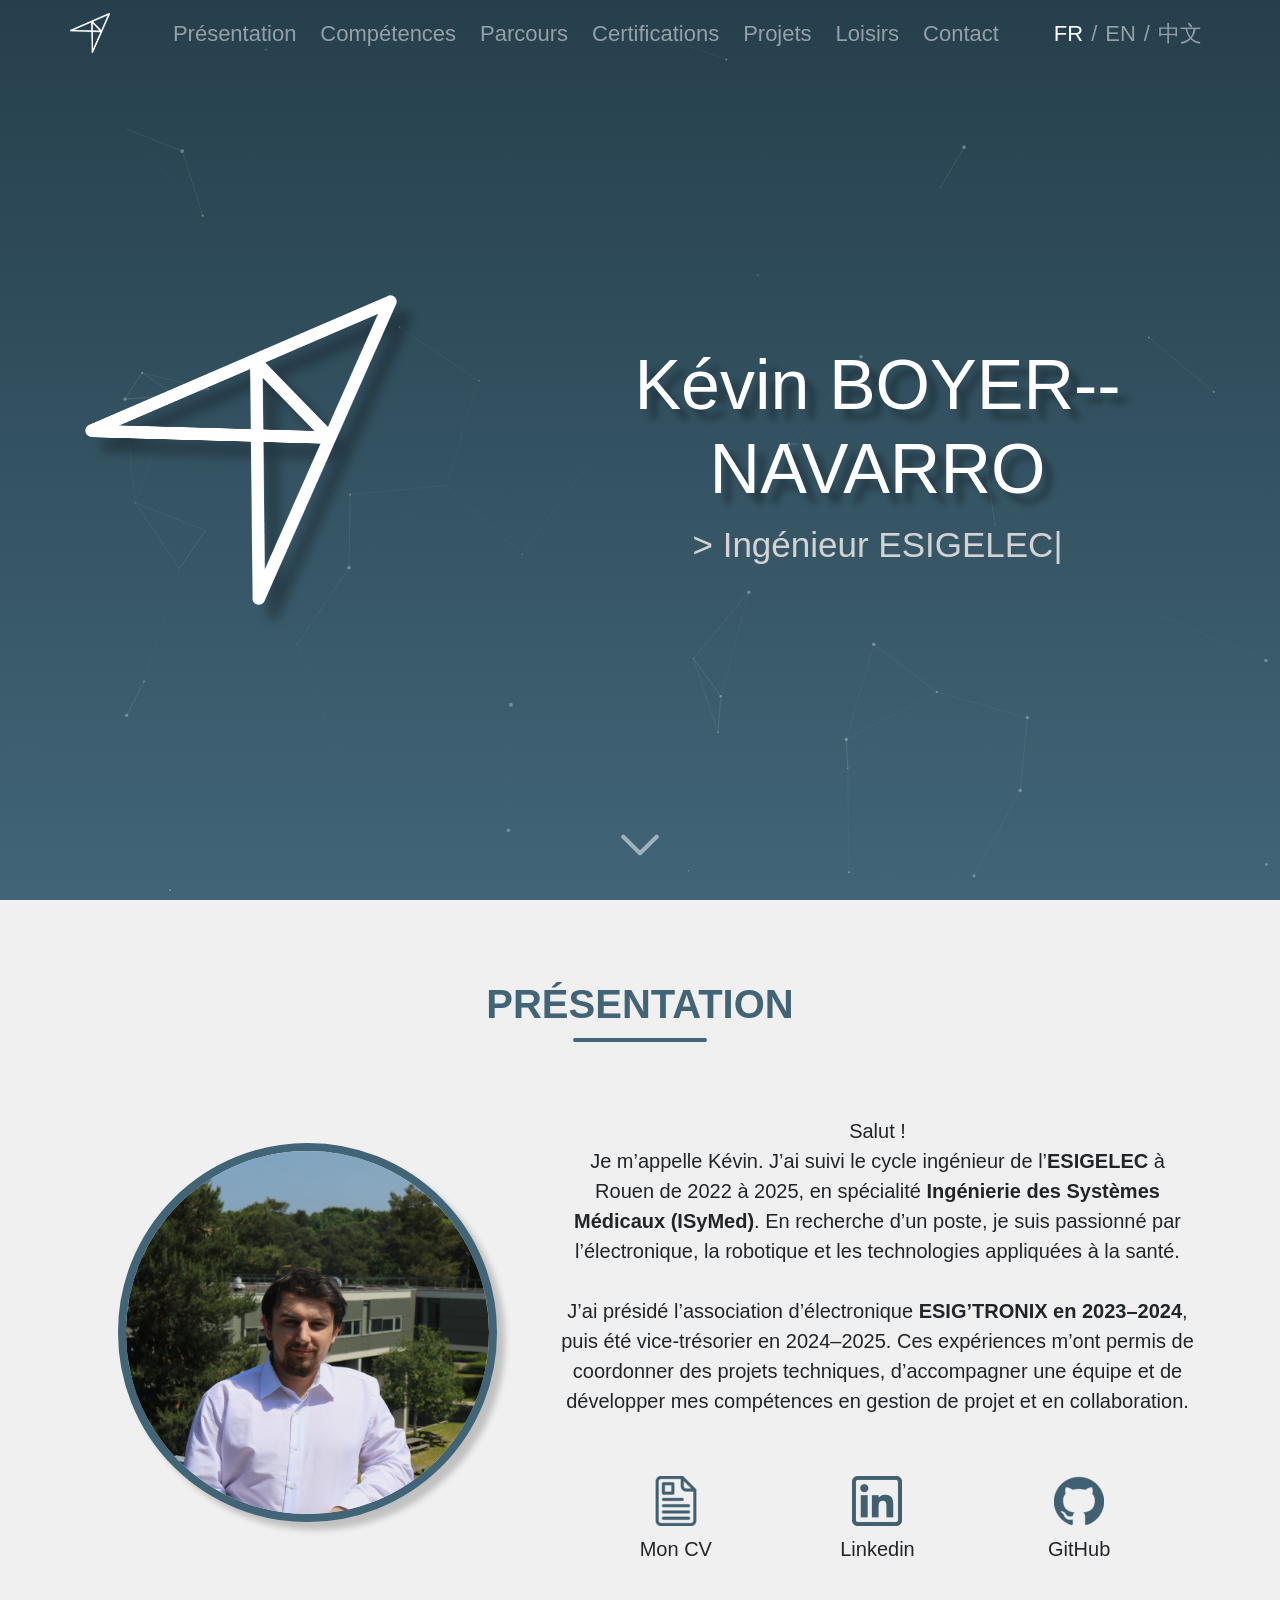
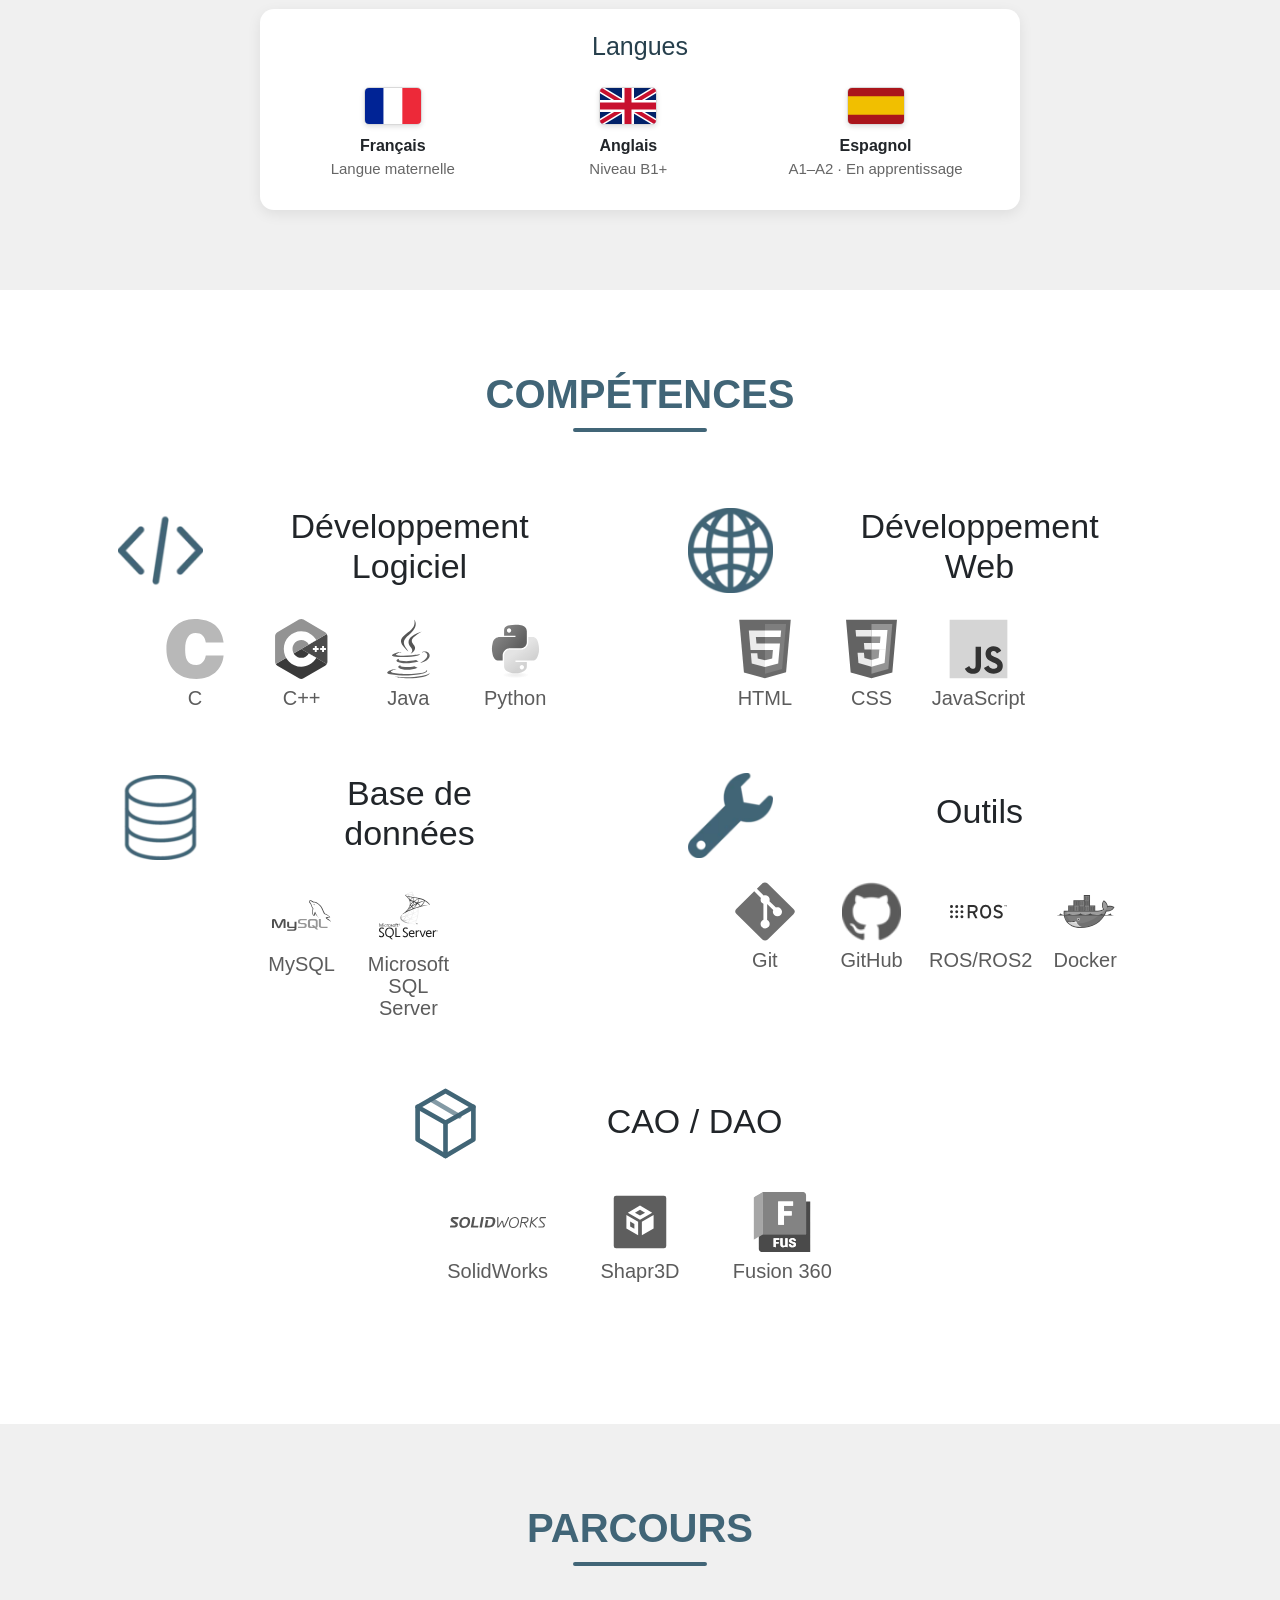
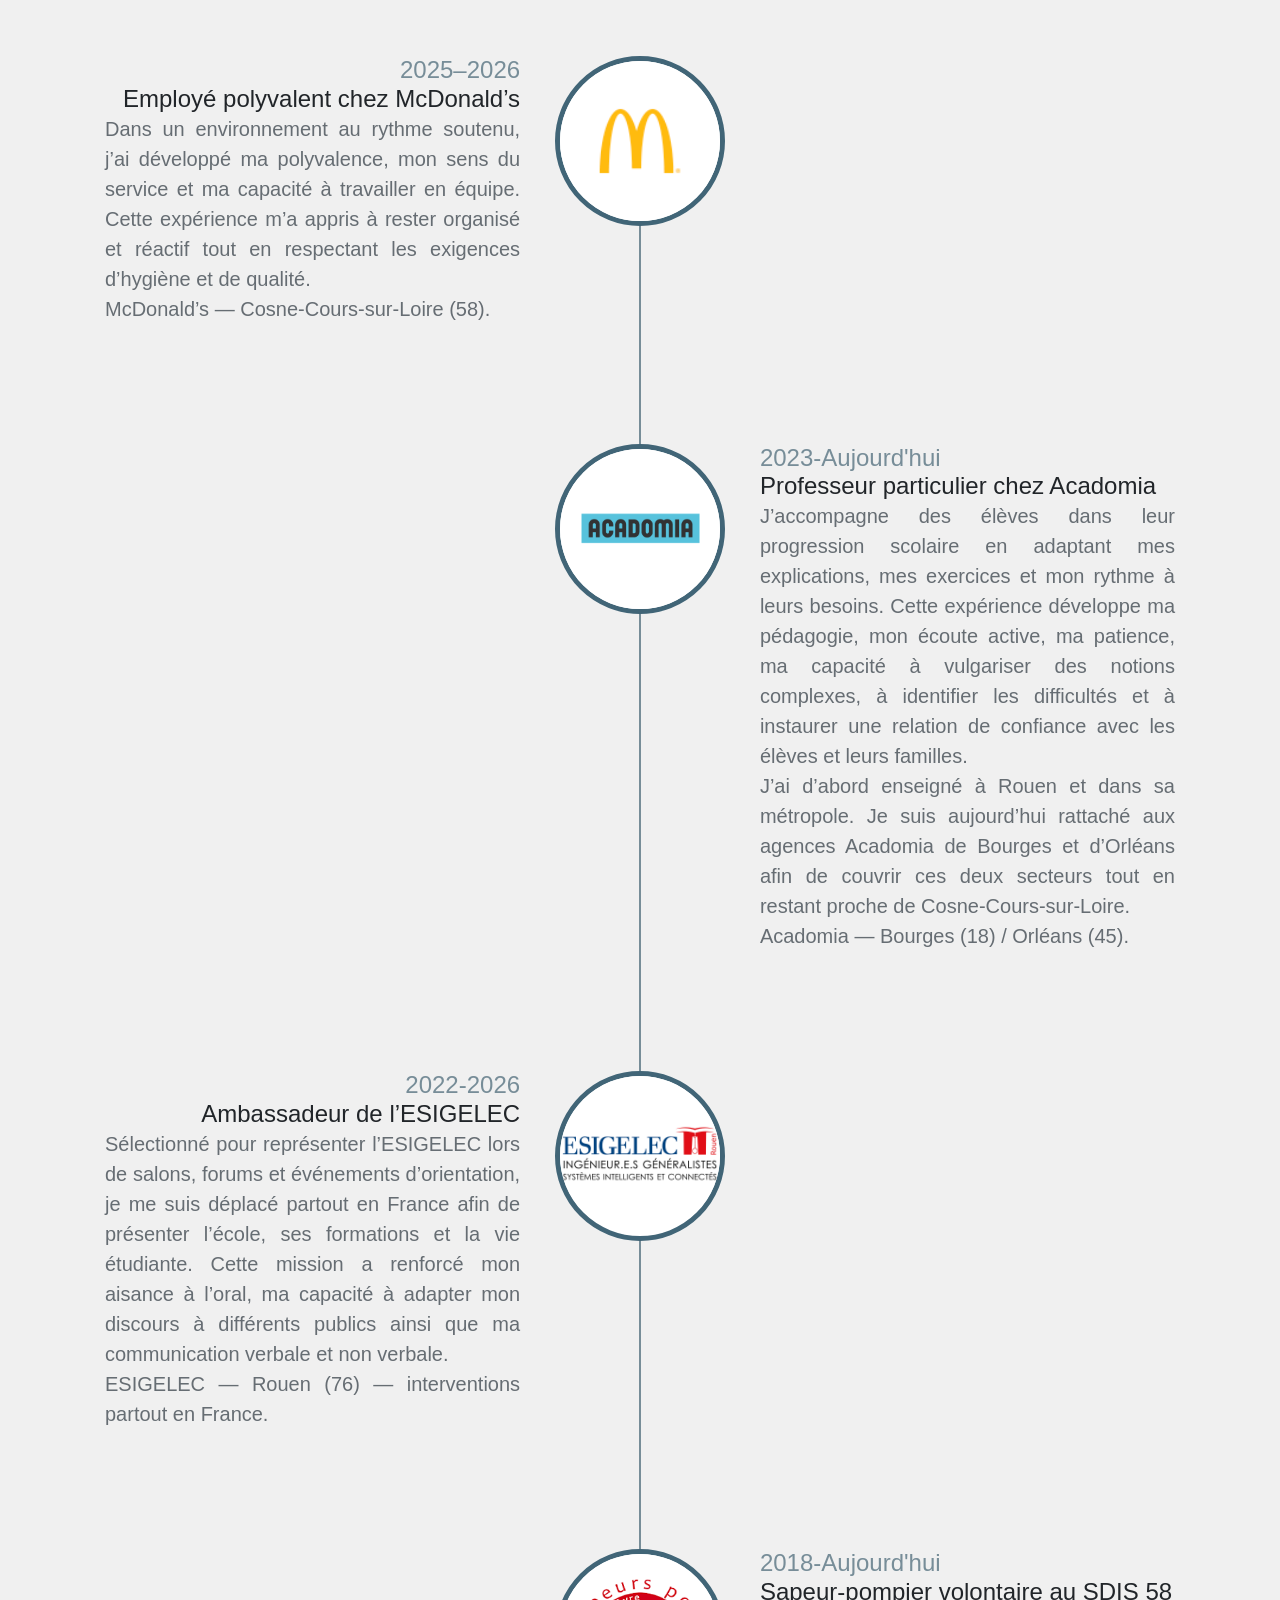
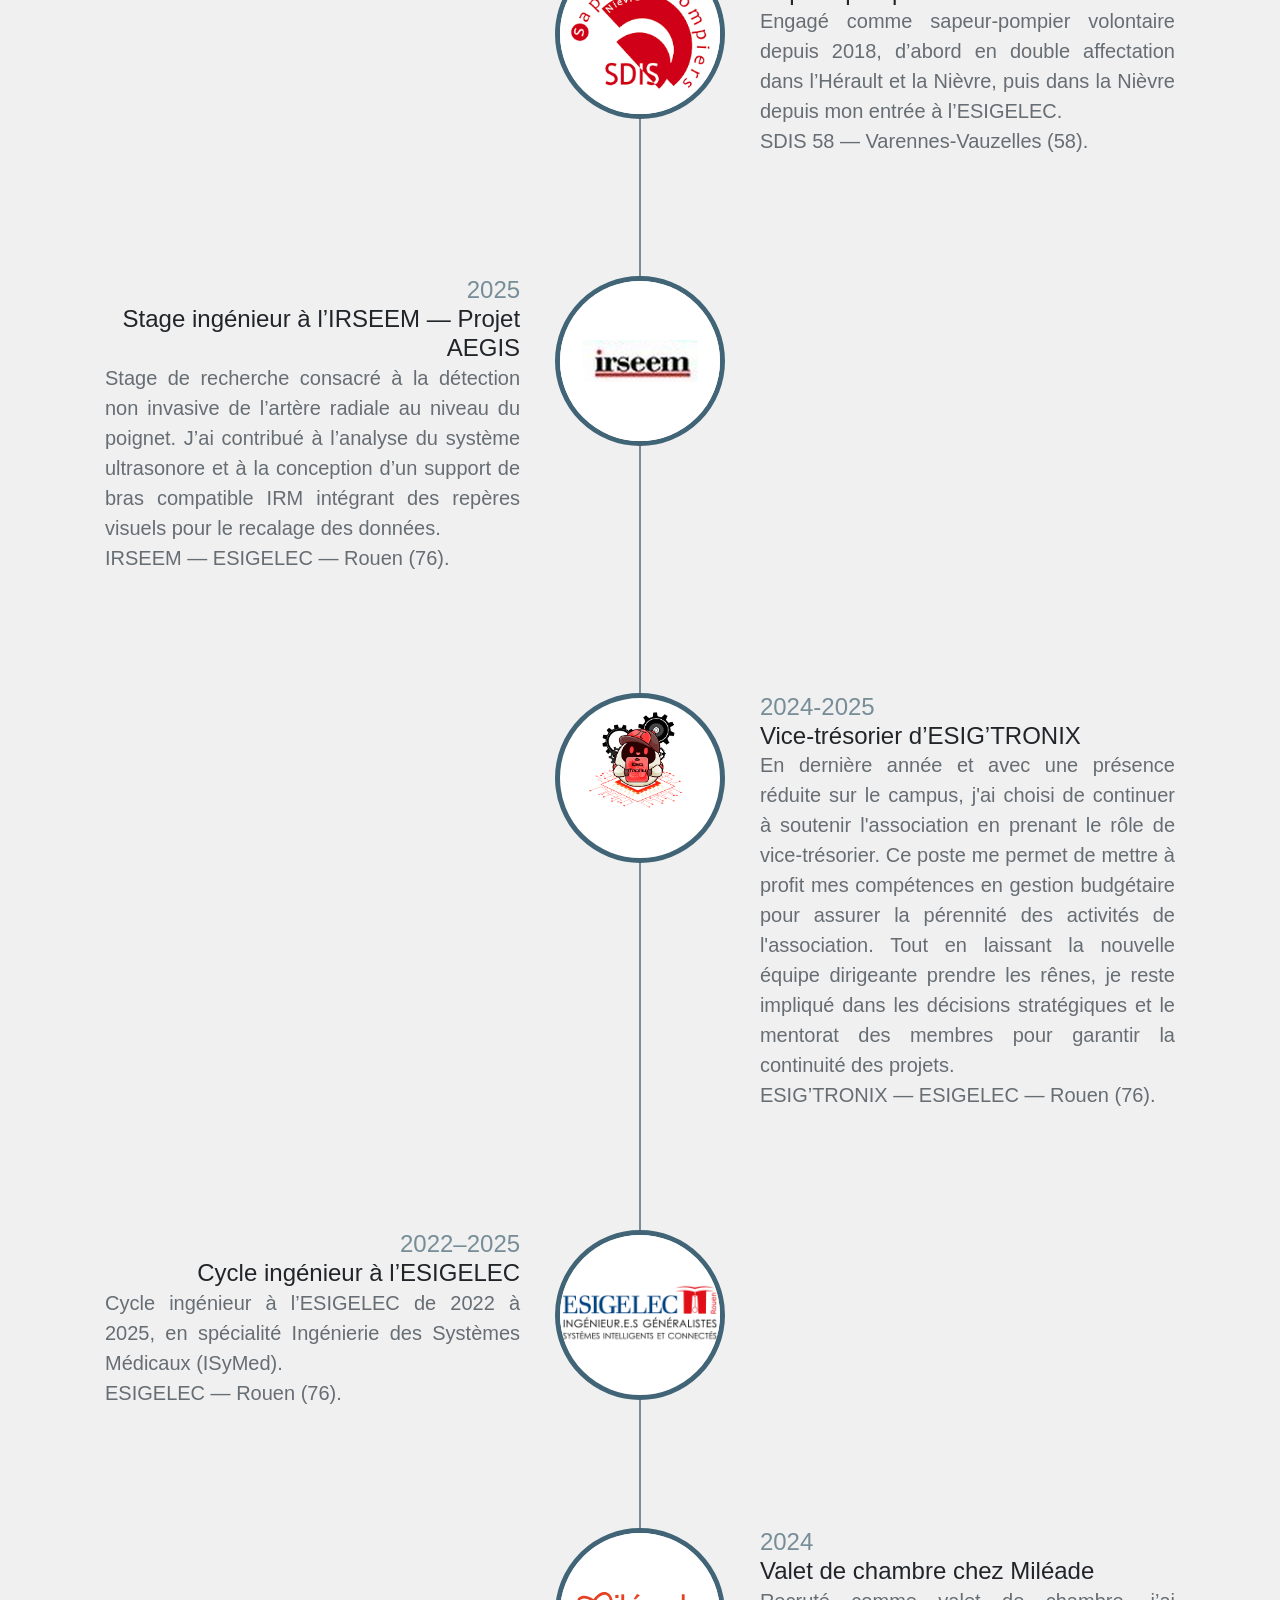
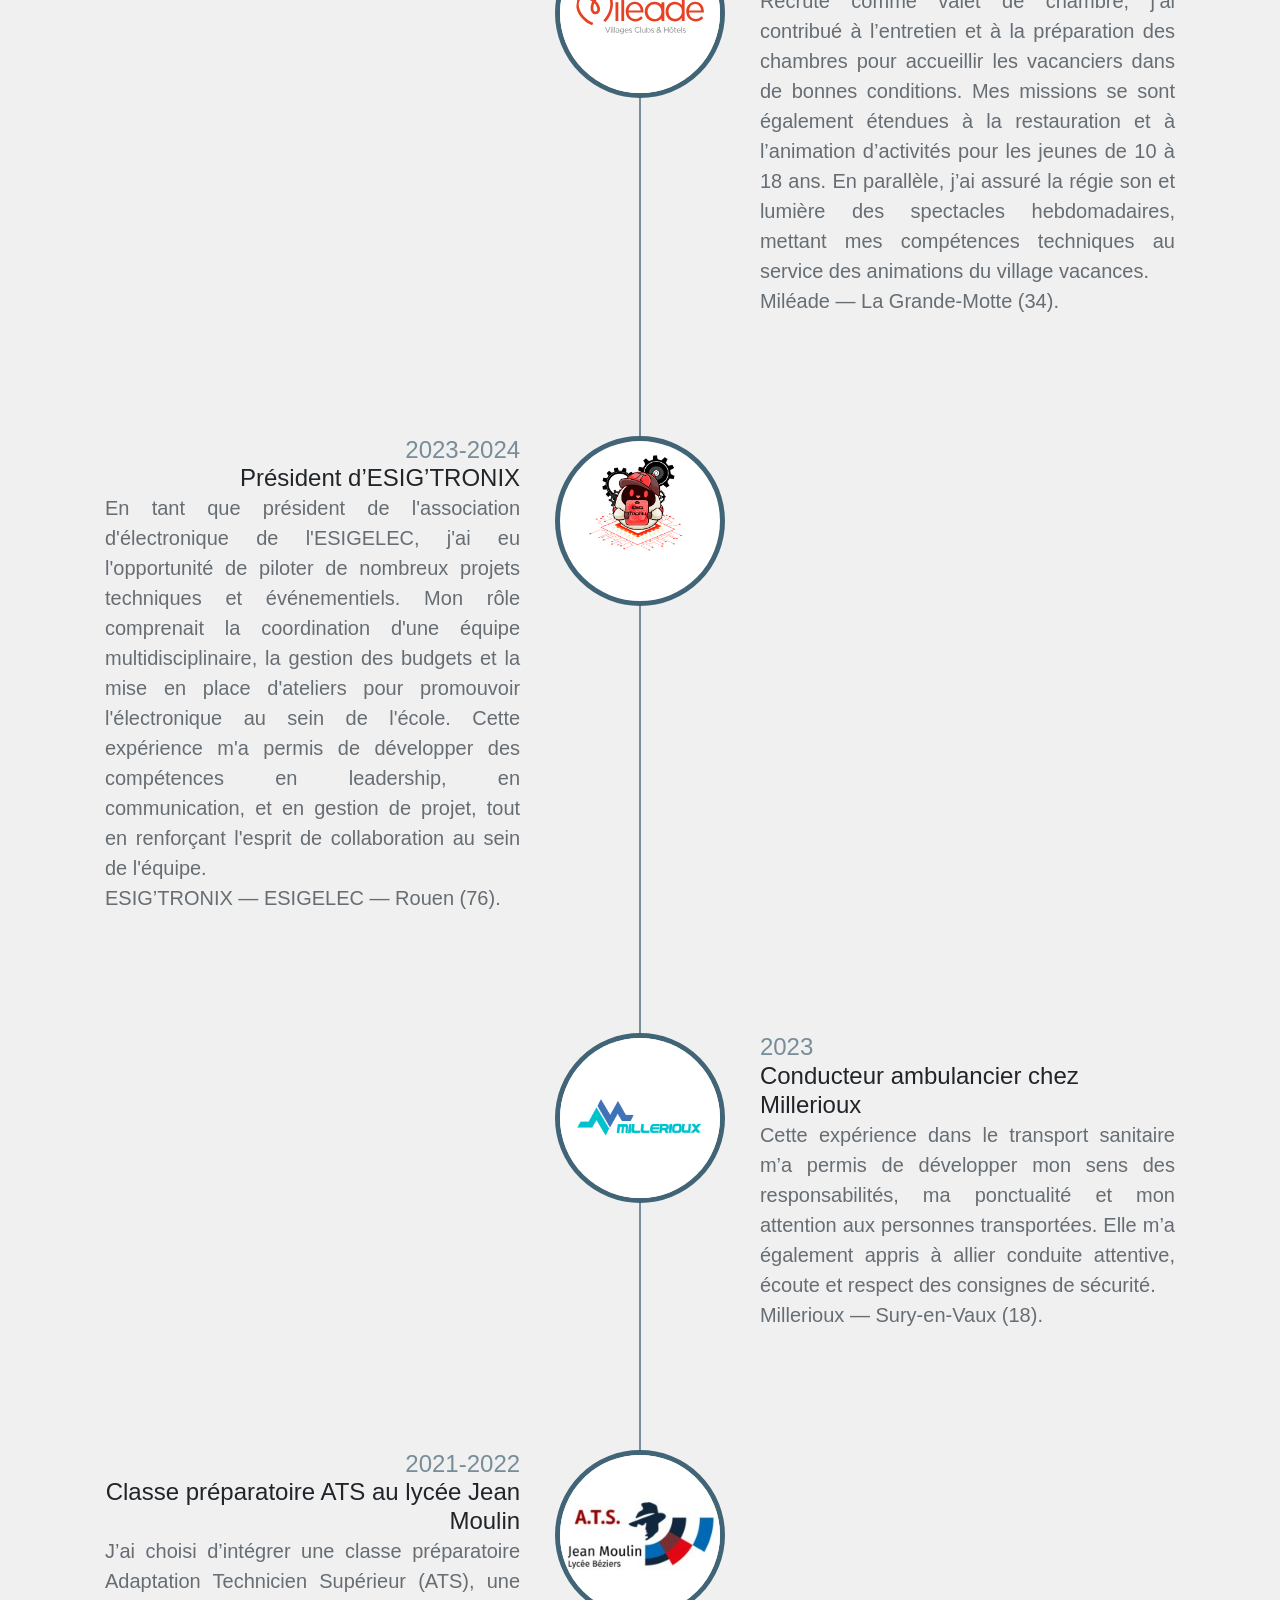
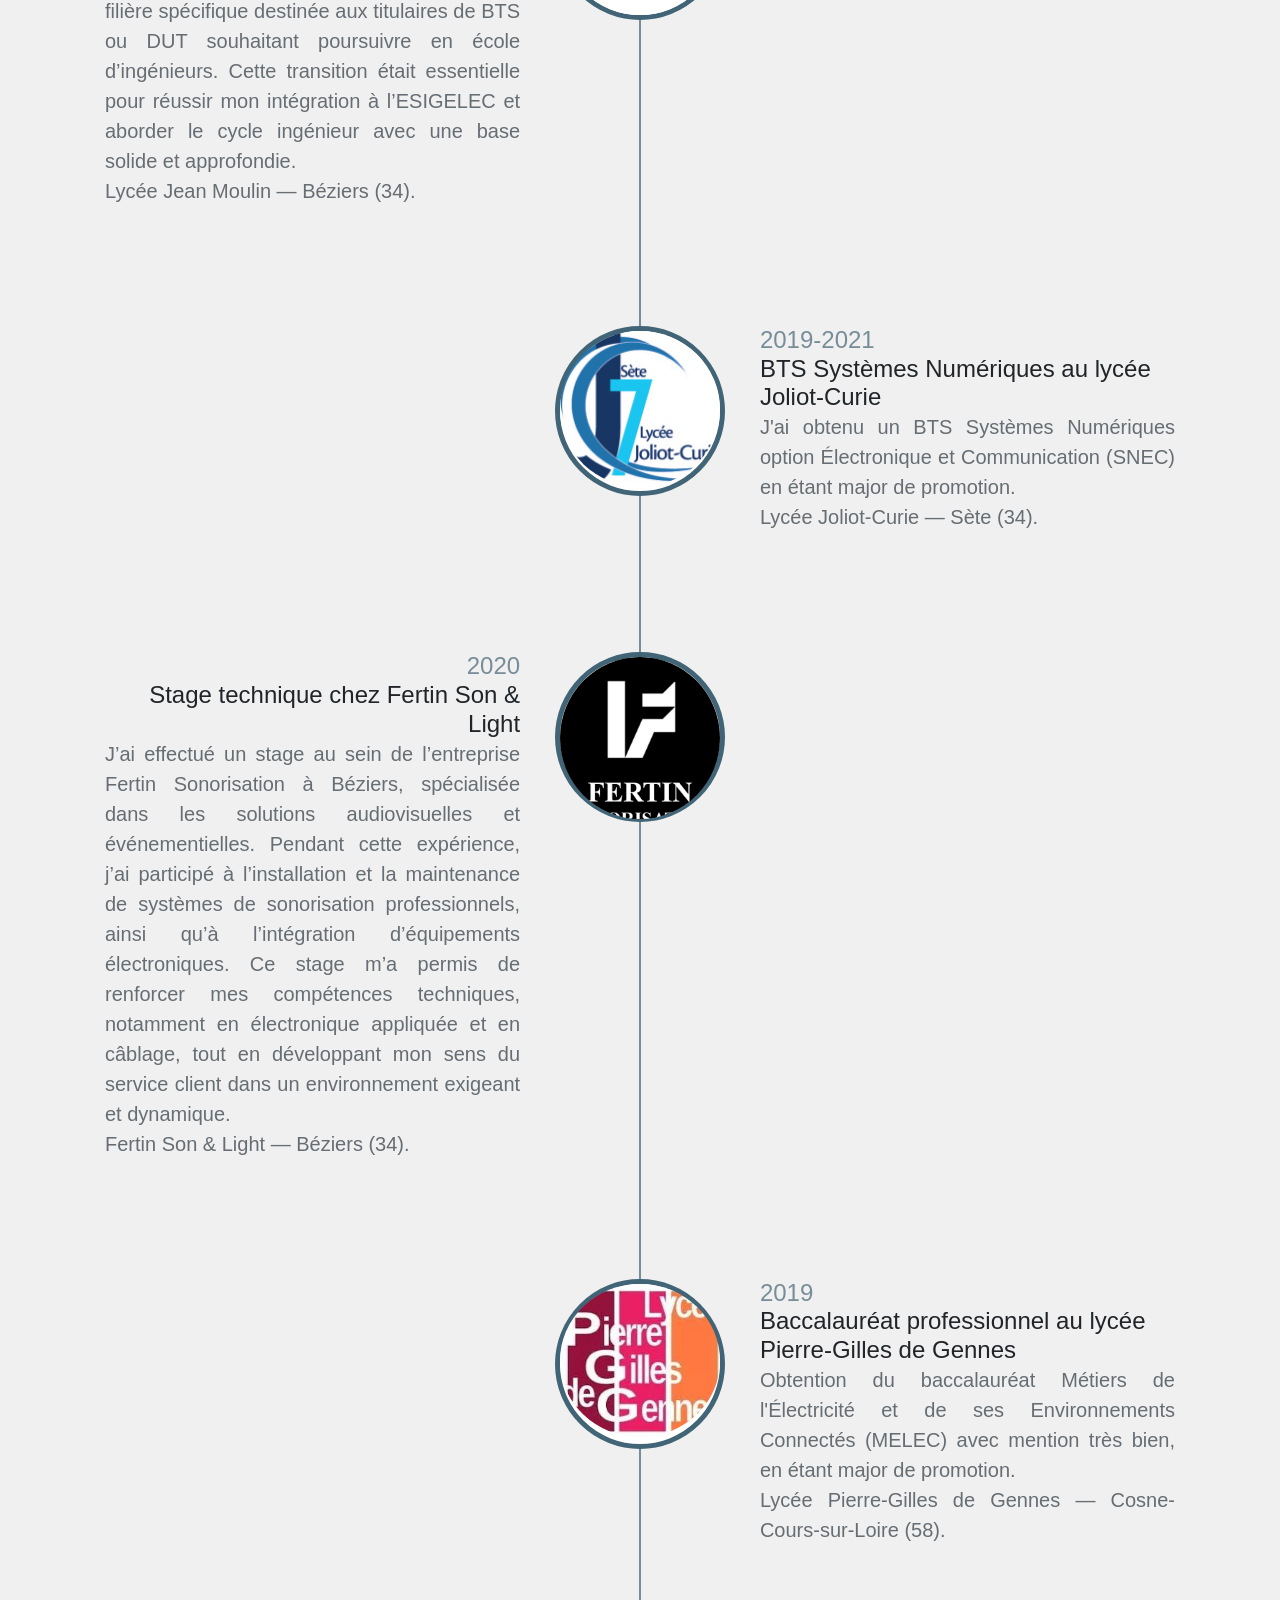
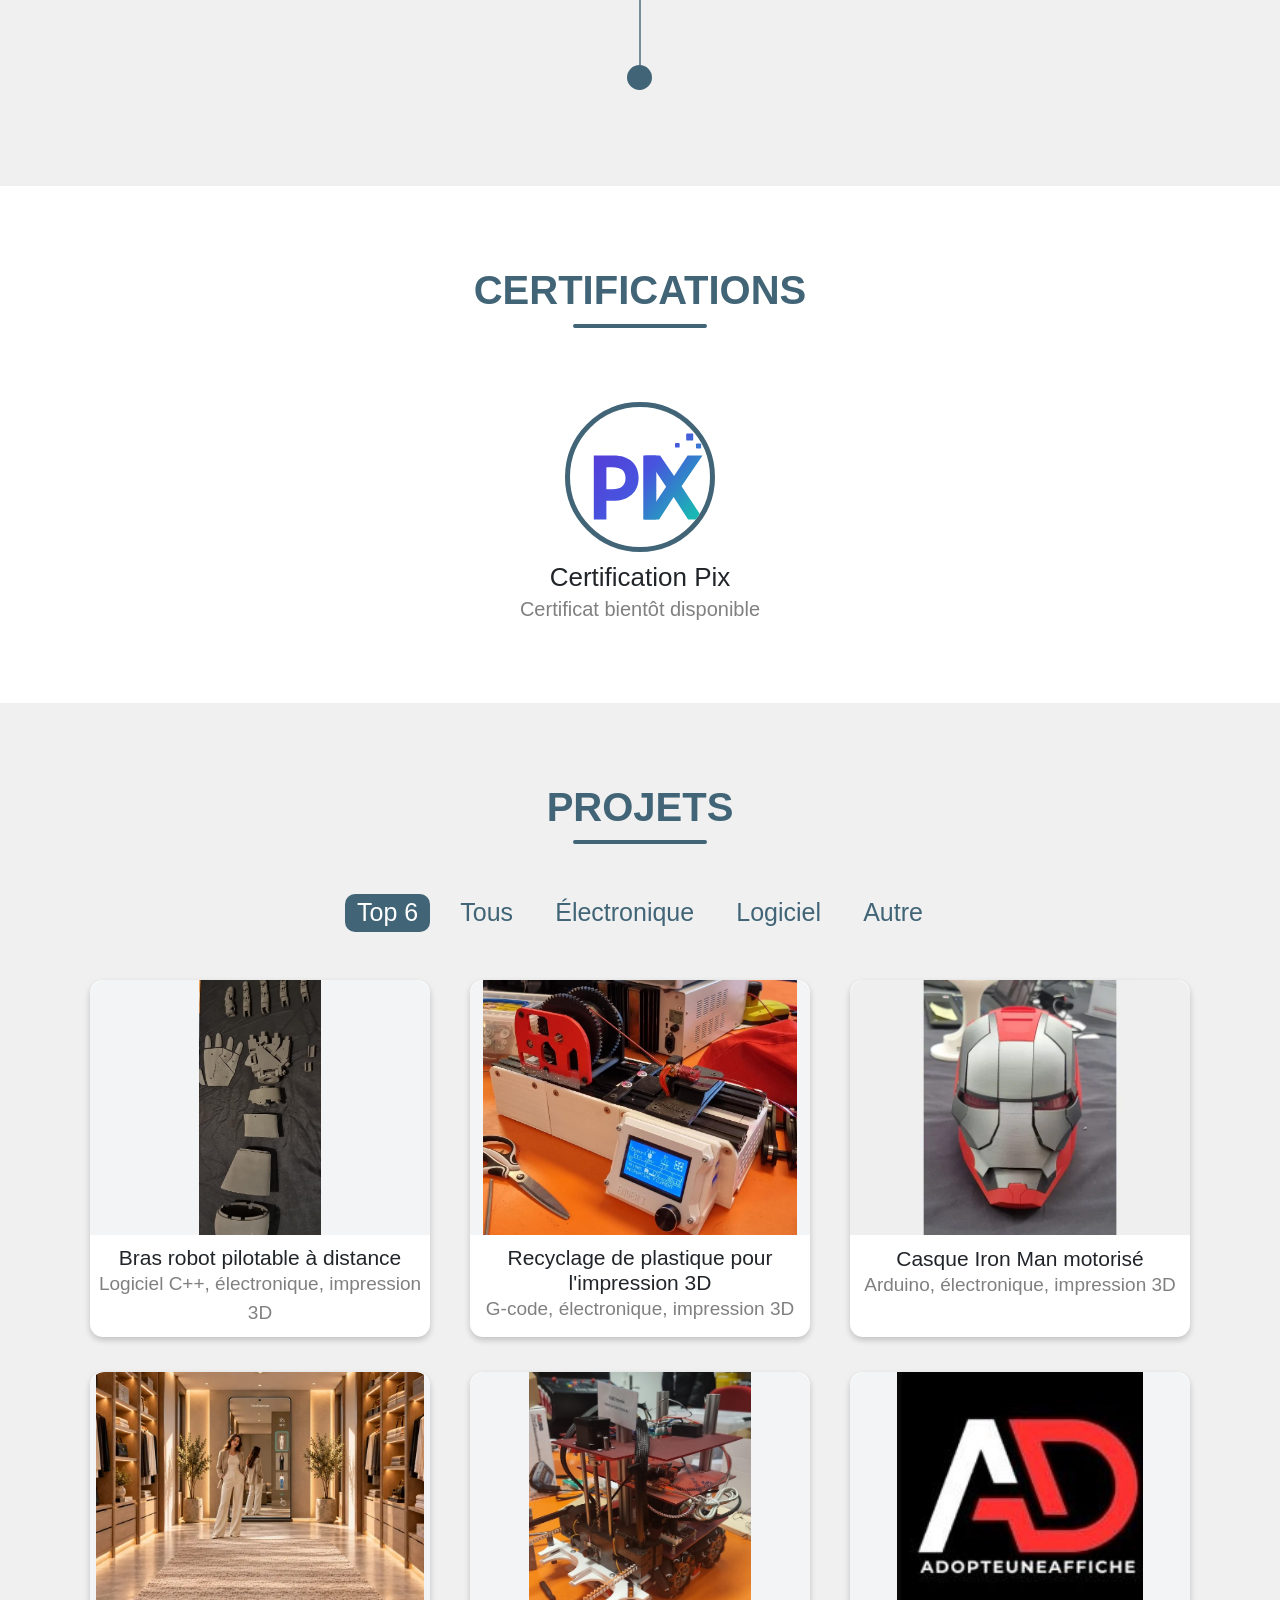
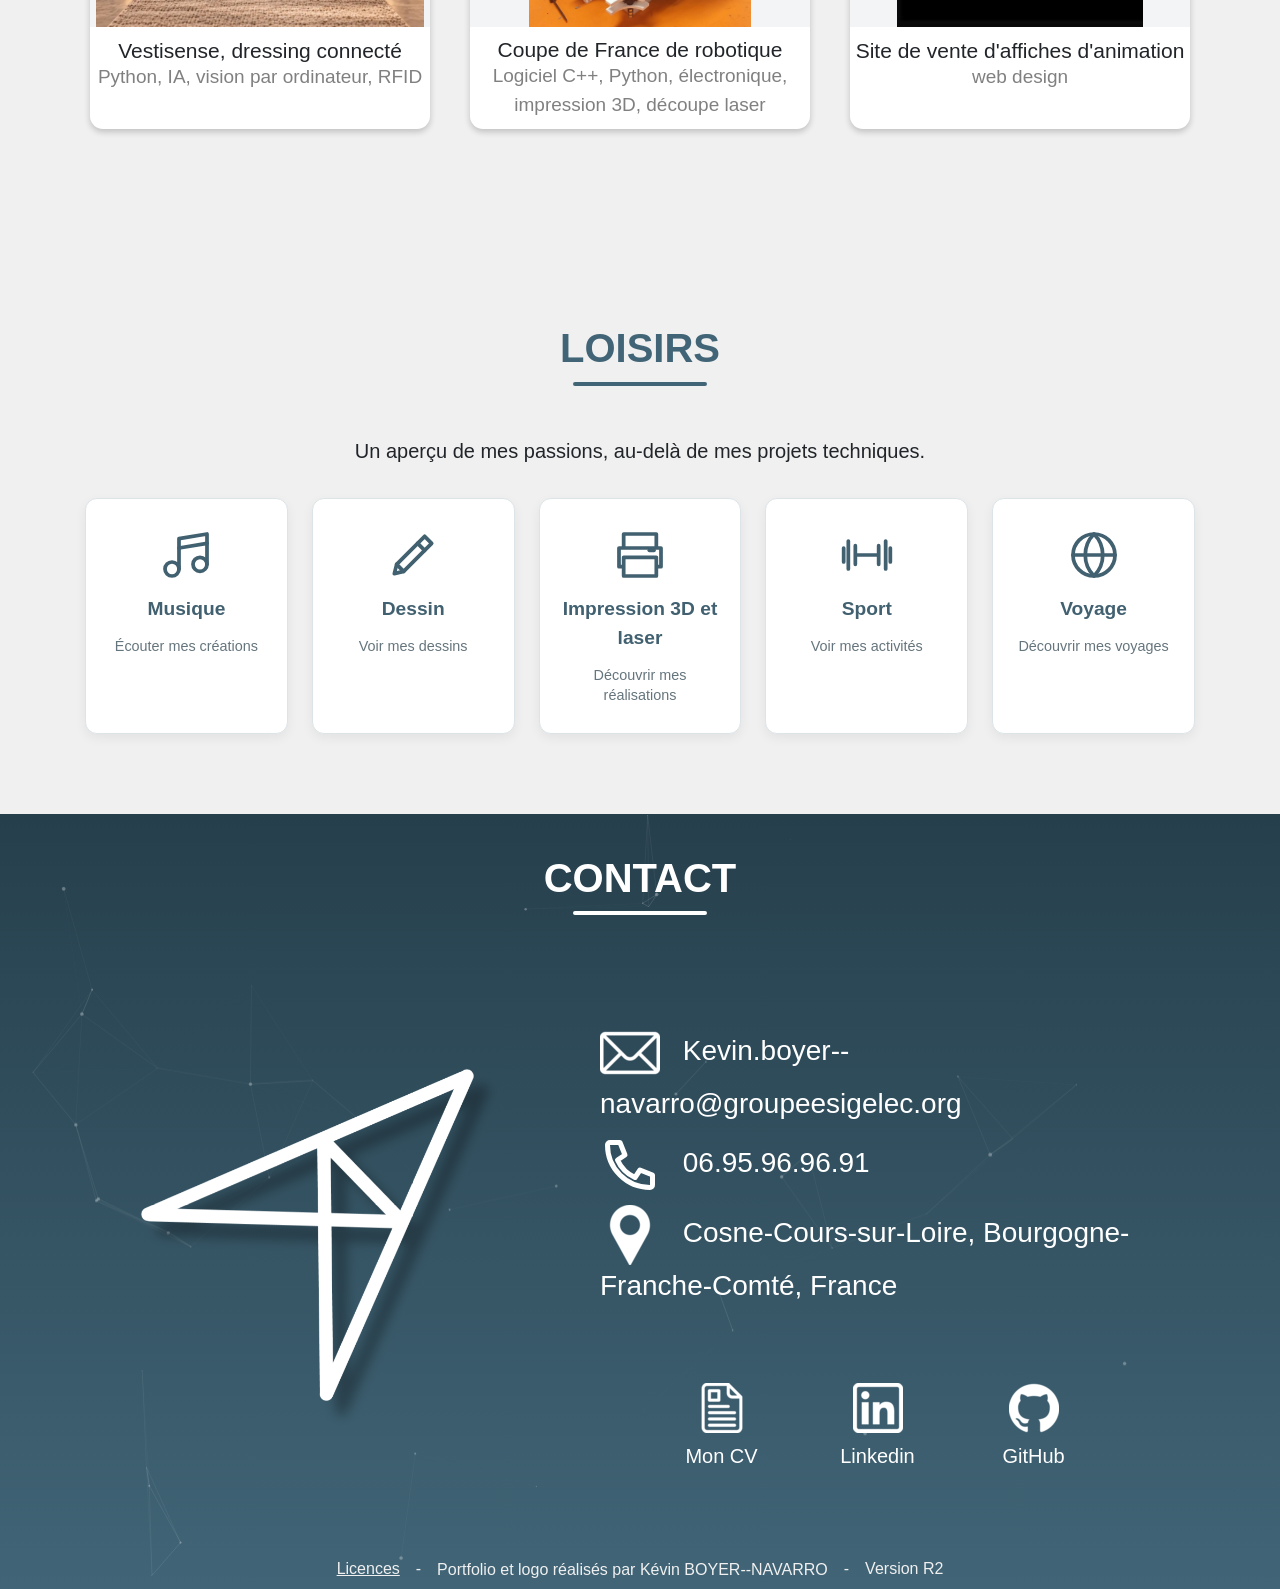
==== commit 9d4ef753: "Add Idea Lab project for personal coding electronics and mechanics experiments" ====
--- a/index.html
+++ b/index.html
@@ -687,7 +687,17 @@
                             </div>
                         </div>
 
-                        <div class="project-container col-12 col-sm-6 col-lg-4" data-project-name="bateau_peche" data-project-categories="['all', 'elec', 'other']" style="display: none;" role="button" tabindex="0">
+                                                <div class="project-container col-12 col-sm-6 col-lg-4" data-project-name="labo_idees" data-project-categories="['all', 'software', 'elec', 'other']" style="display: none;" role="button" tabindex="0">
+                            <div class="project-container-body d-flex flex-row flex-sm-column">
+                                <img src="assets/projects/labo_idees/thumbnail.svg" alt="Le labo des idées">
+                                <div class="project-container-title d-flex flex-column align-items-center justify-content-center text-center">
+                                    <h4>Le labo des idées</h4>
+                                    <span>Code, électronique, mécanique</span>
+                                </div>
+                            </div>
+                        </div>
+
+<div class="project-container col-12 col-sm-6 col-lg-4" data-project-name="bateau_peche" data-project-categories="['all', 'elec', 'other']" style="display: none;" role="button" tabindex="0">
                             <div class="project-container-body d-flex flex-row flex-sm-column">
                                 <img src="assets/projects/bateau_peche/thumbnail.webp" alt="bateau radiocommandé pour la pêche">
                                 <div class="project-container-title d-flex flex-column align-items-center justify-content-center text-center">
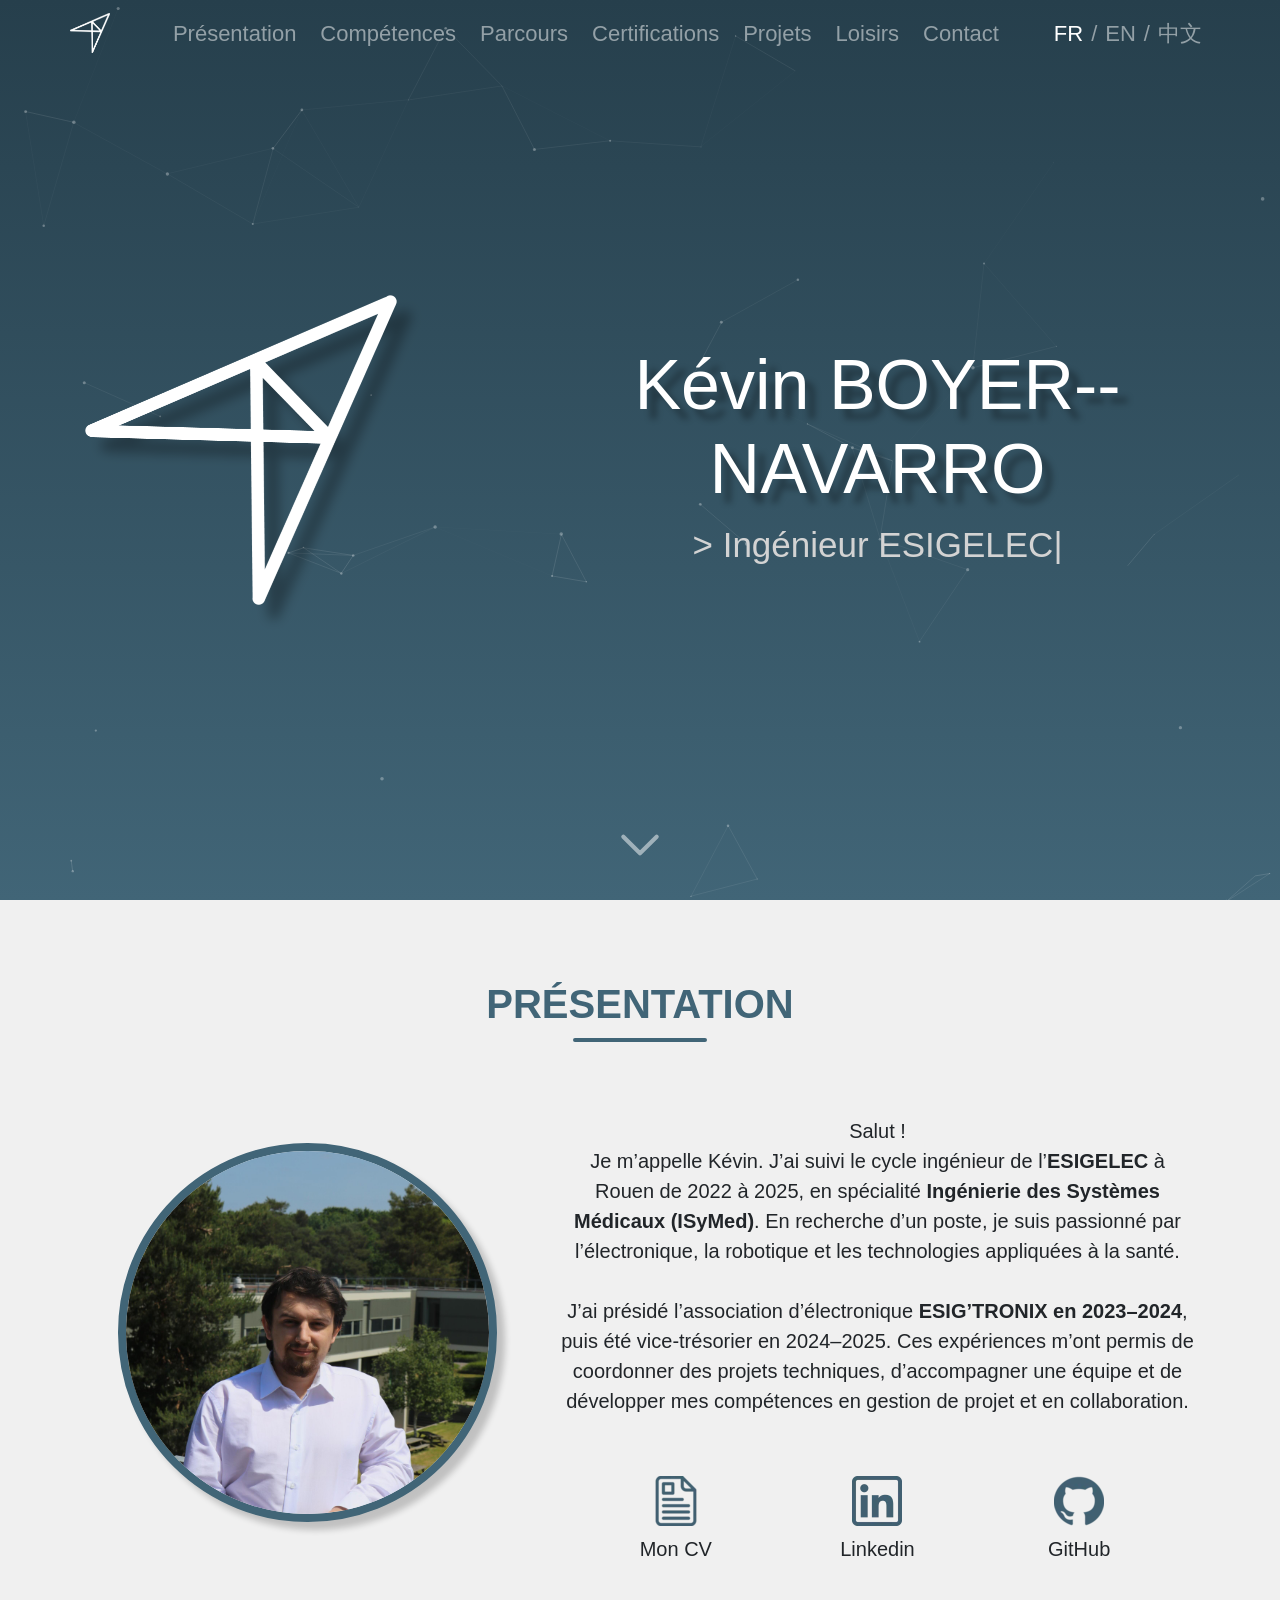
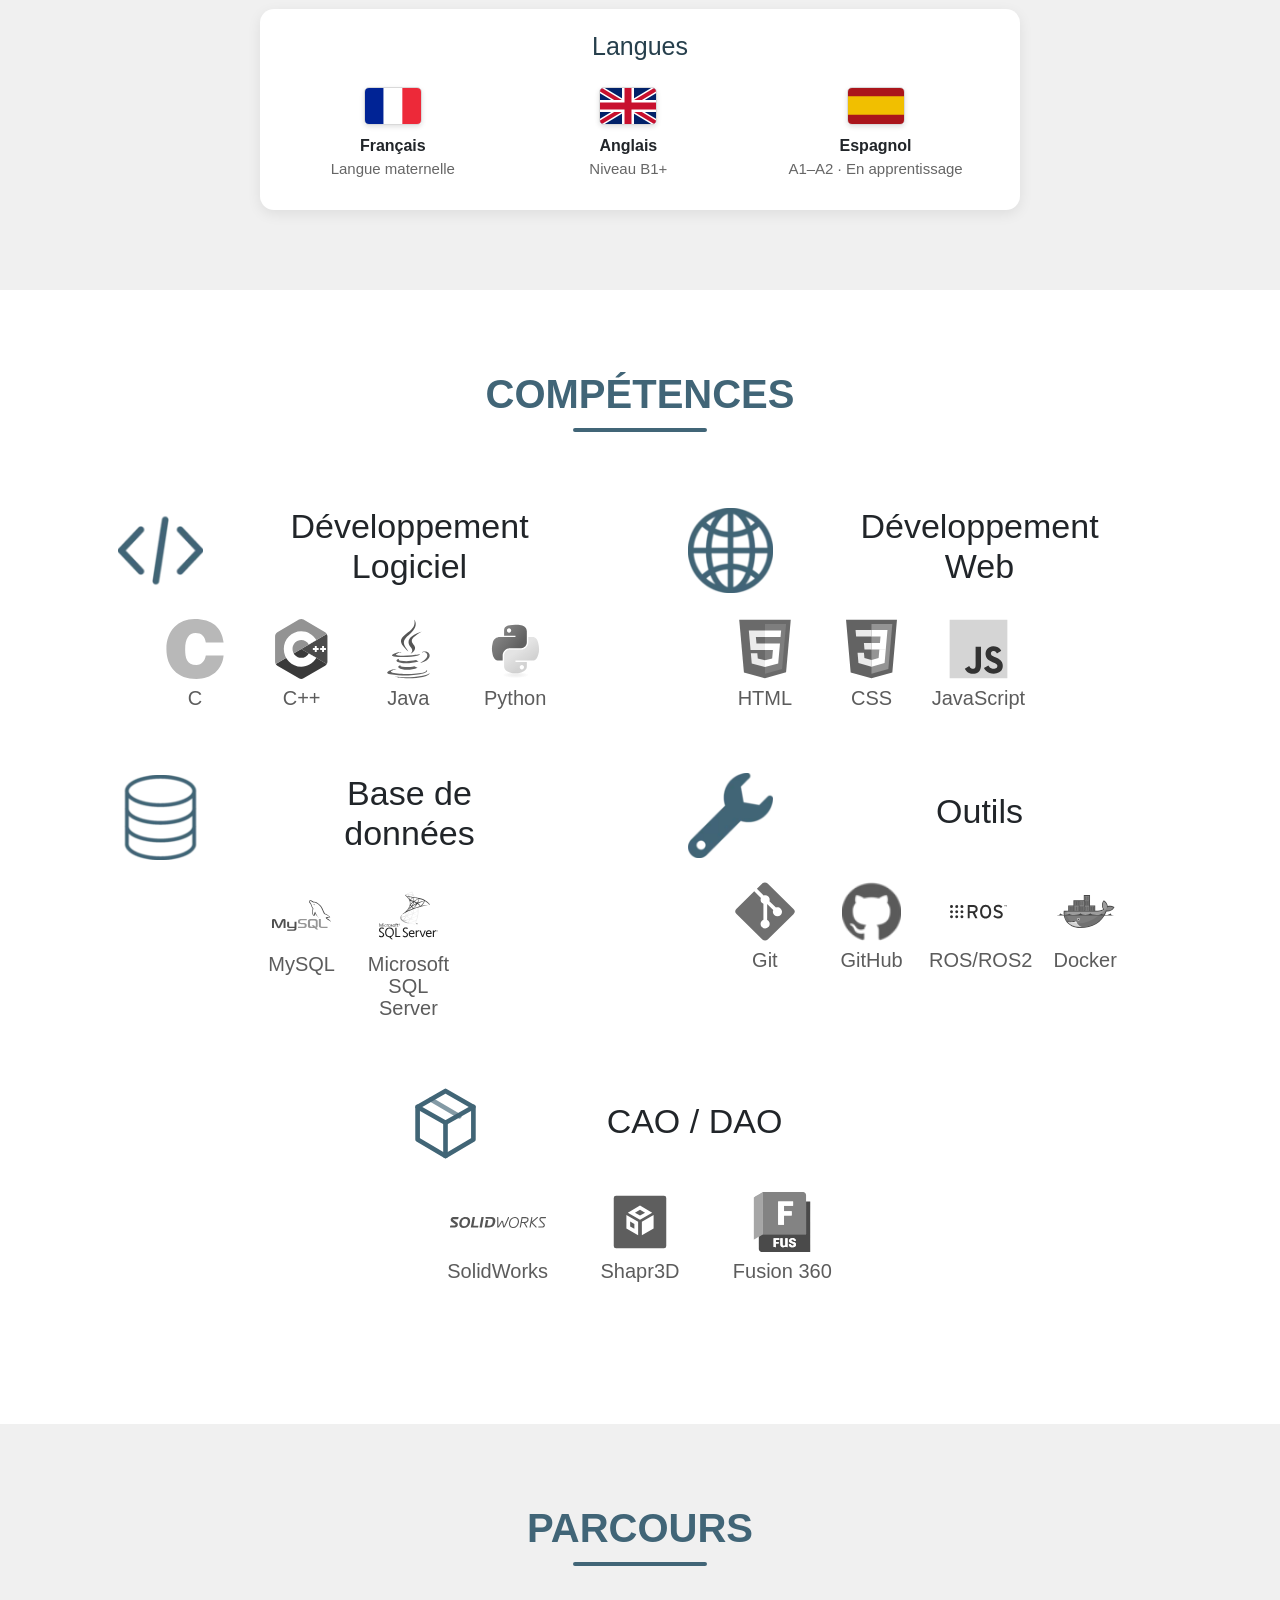
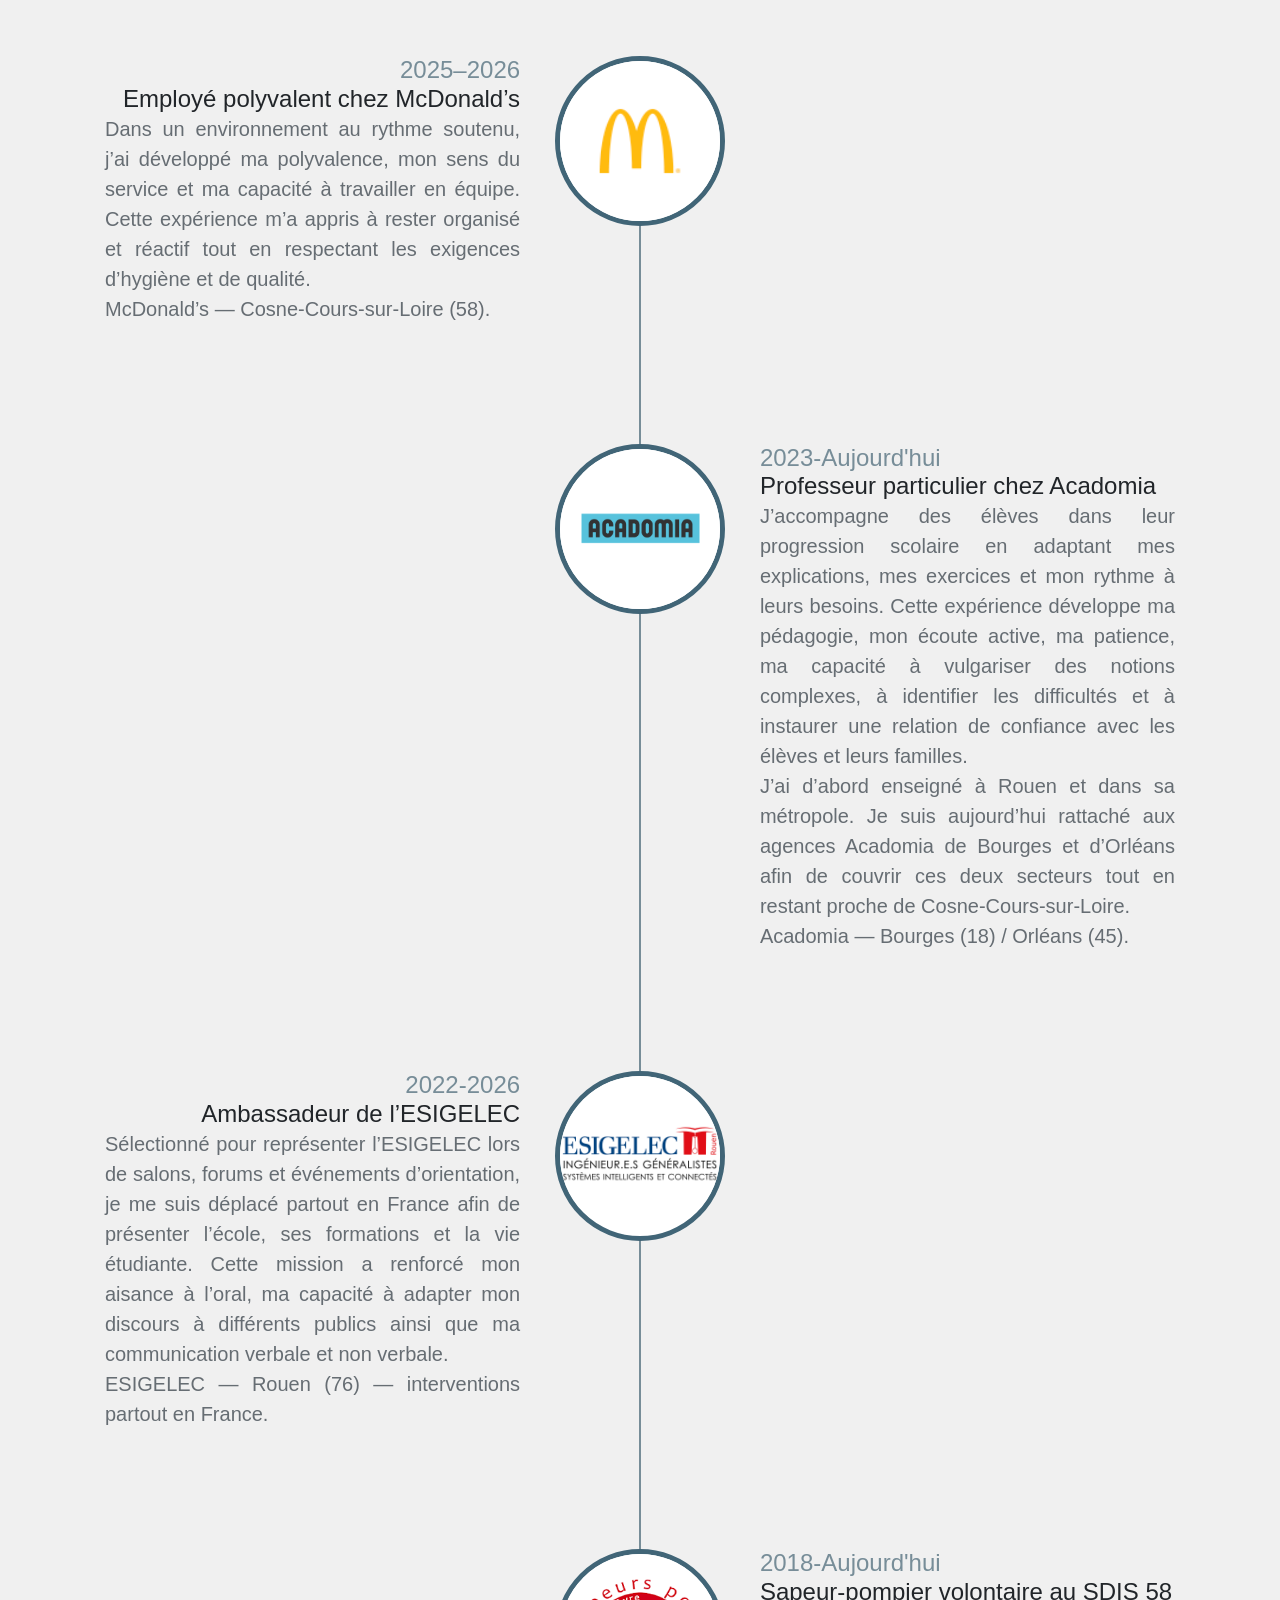
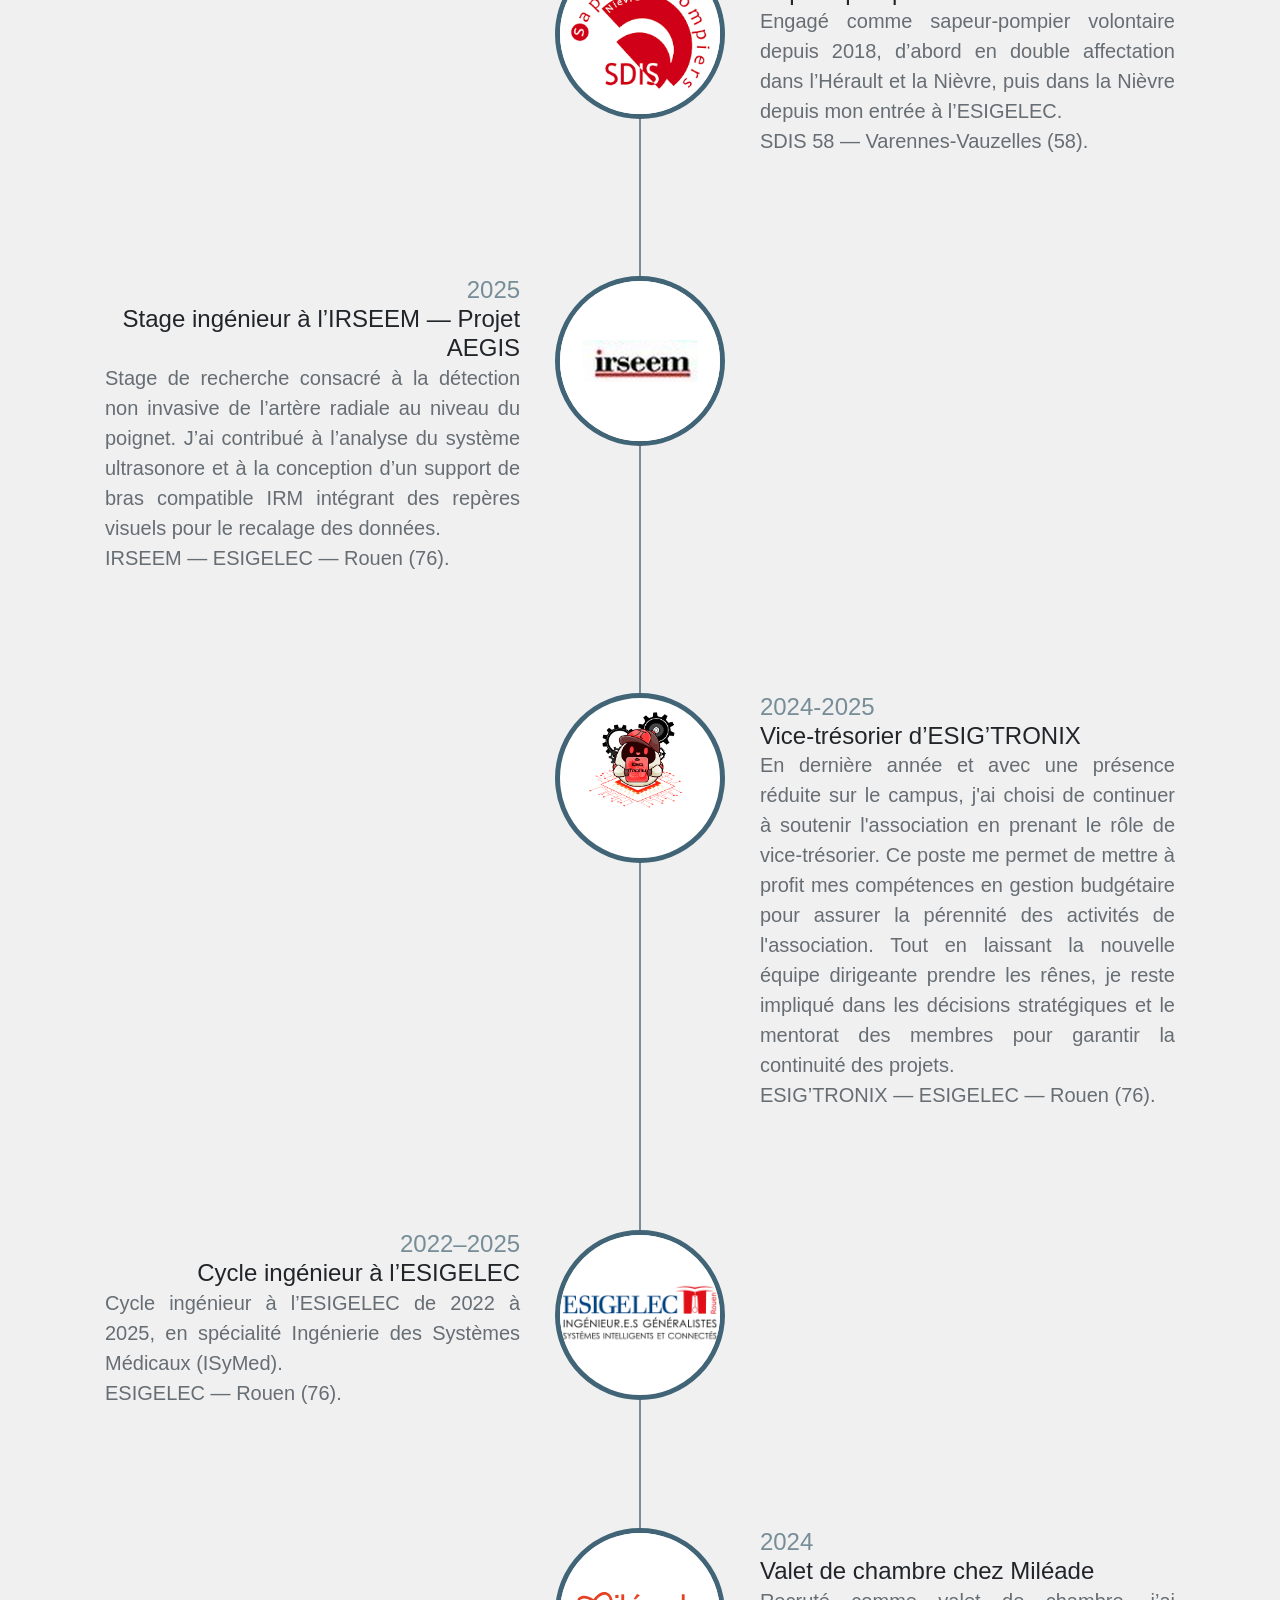
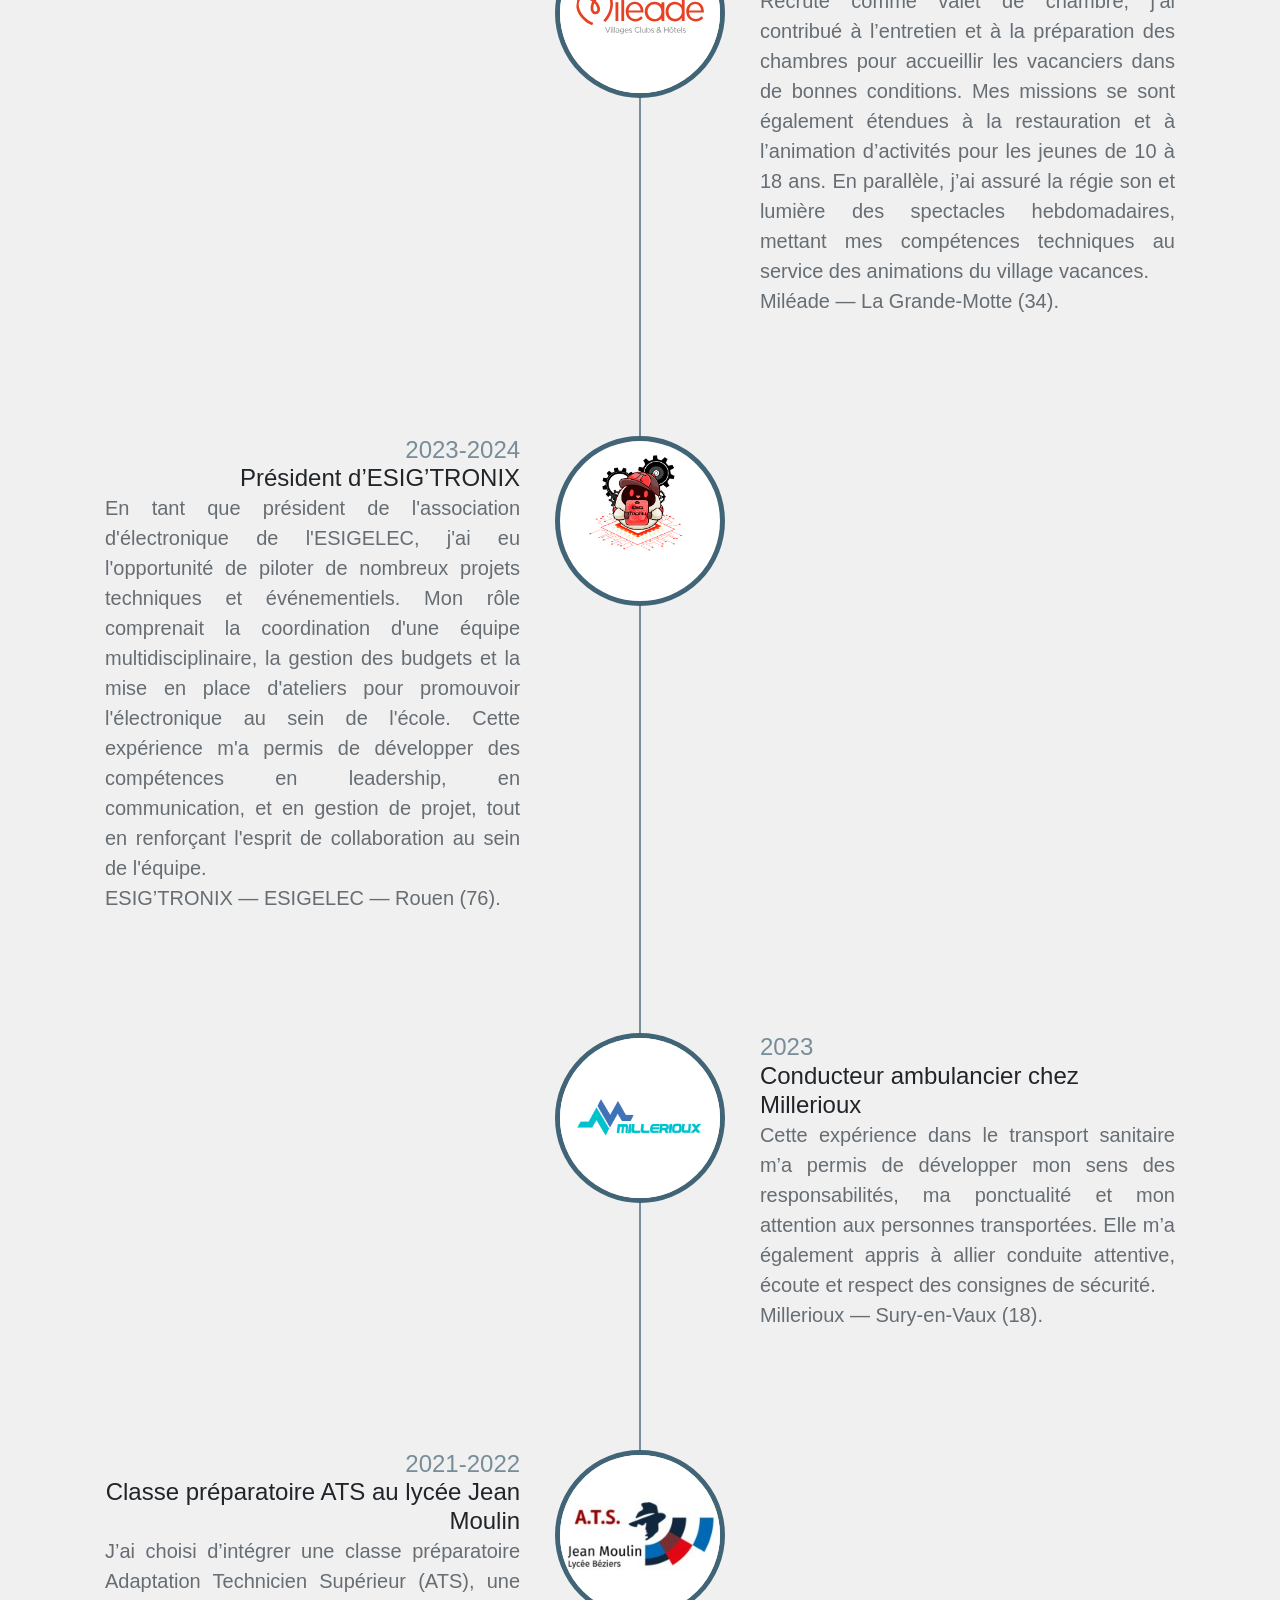
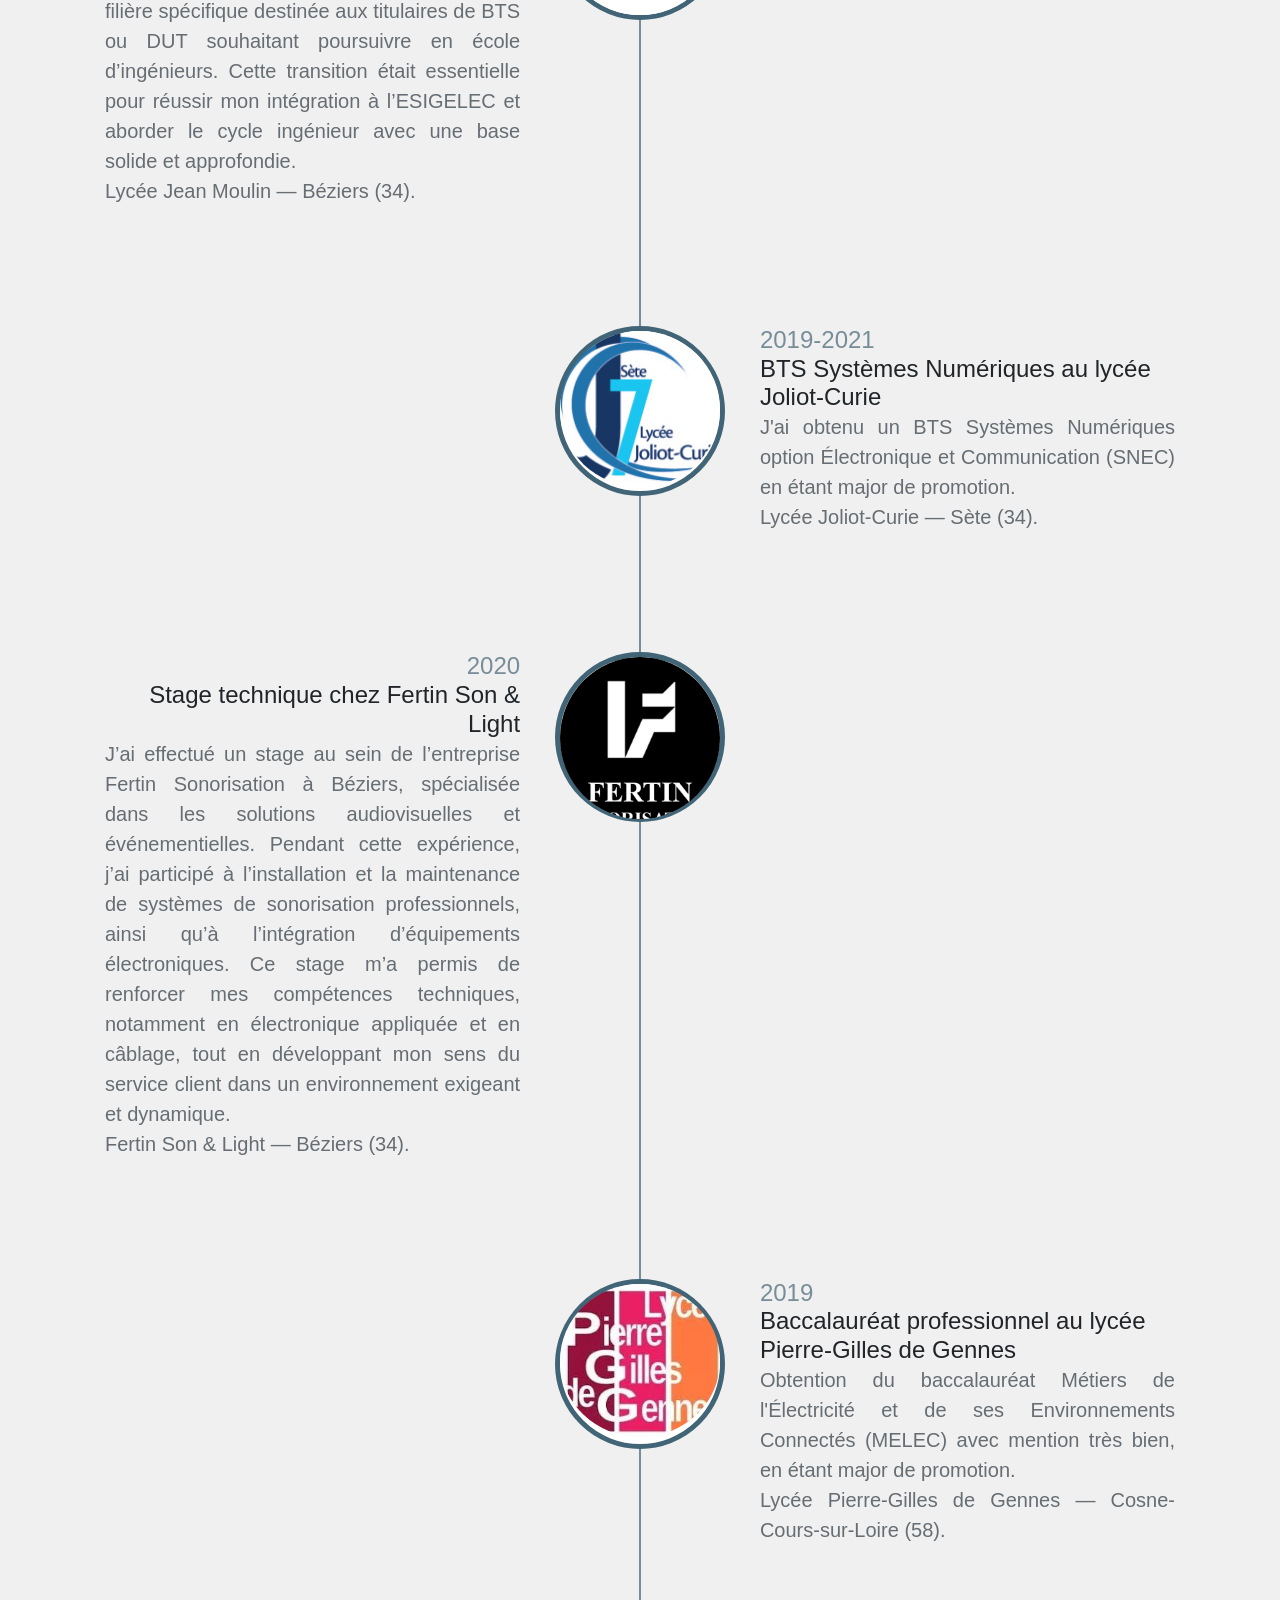
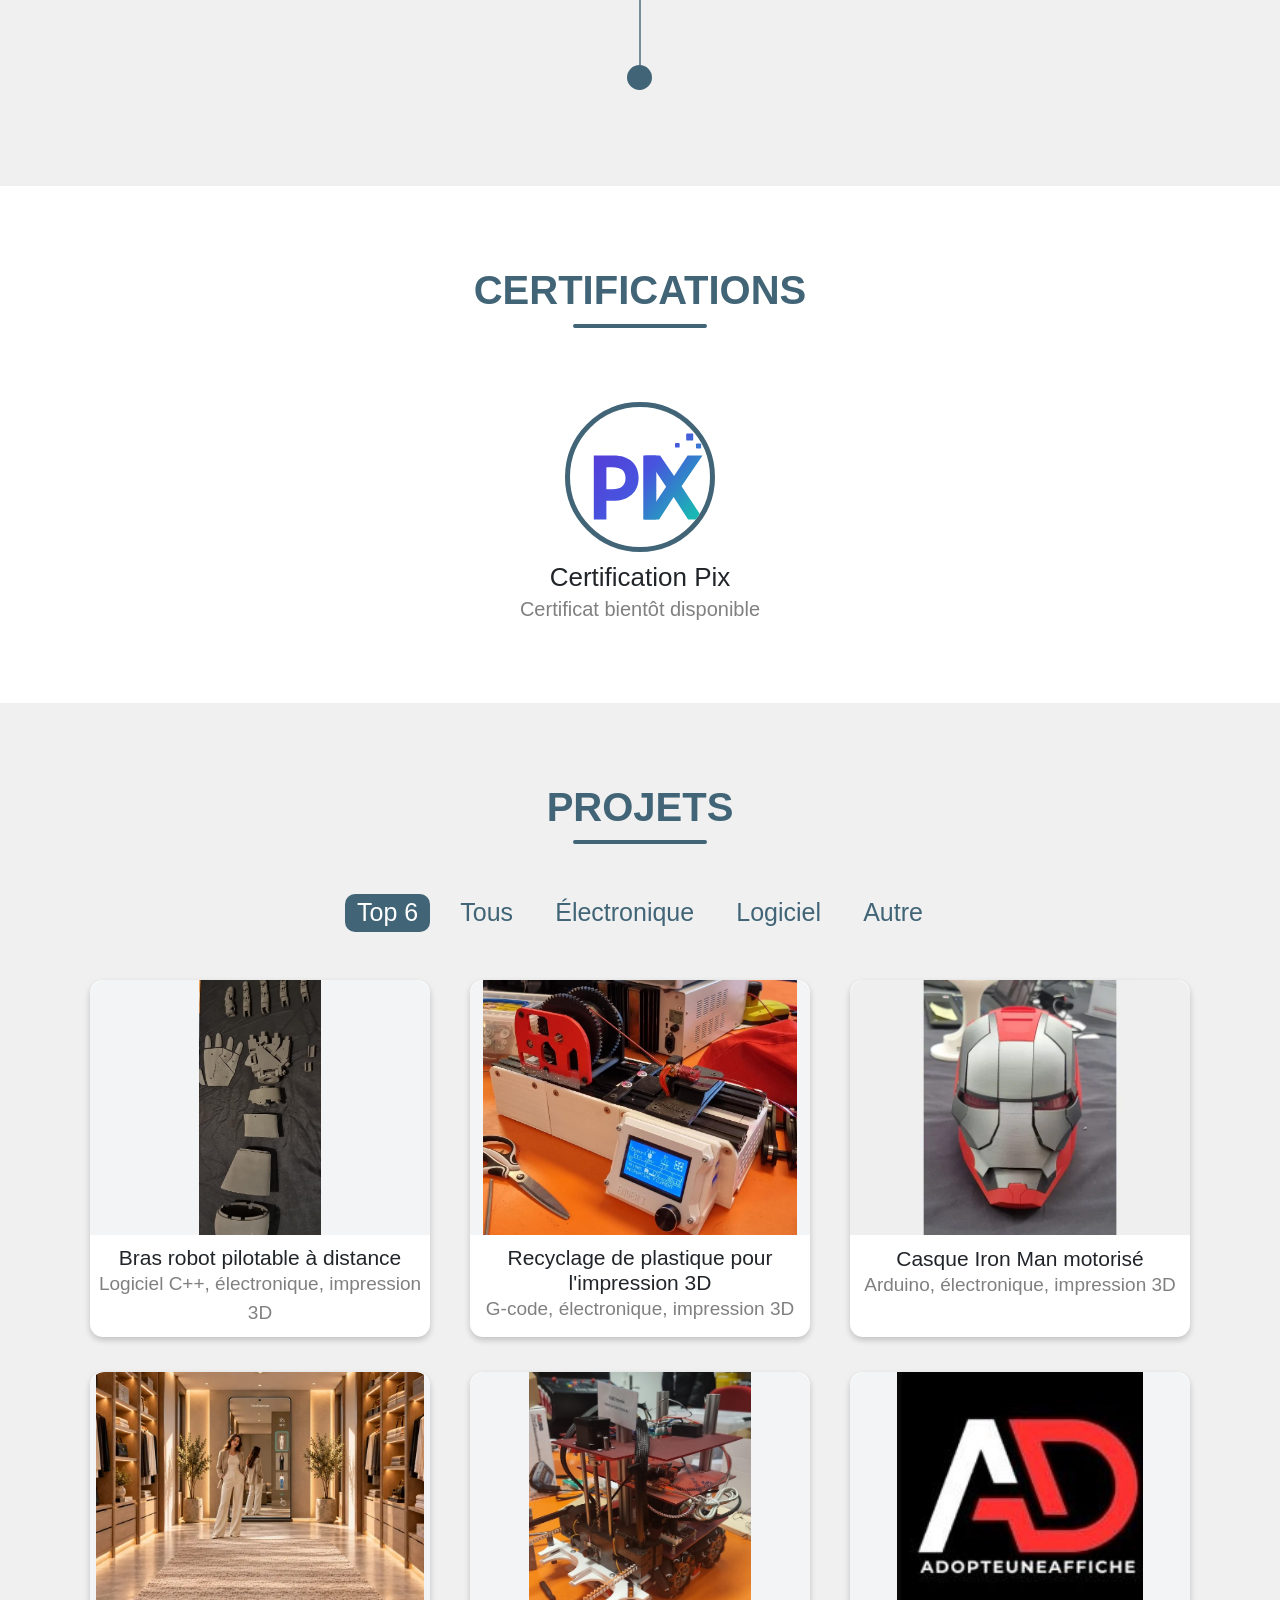
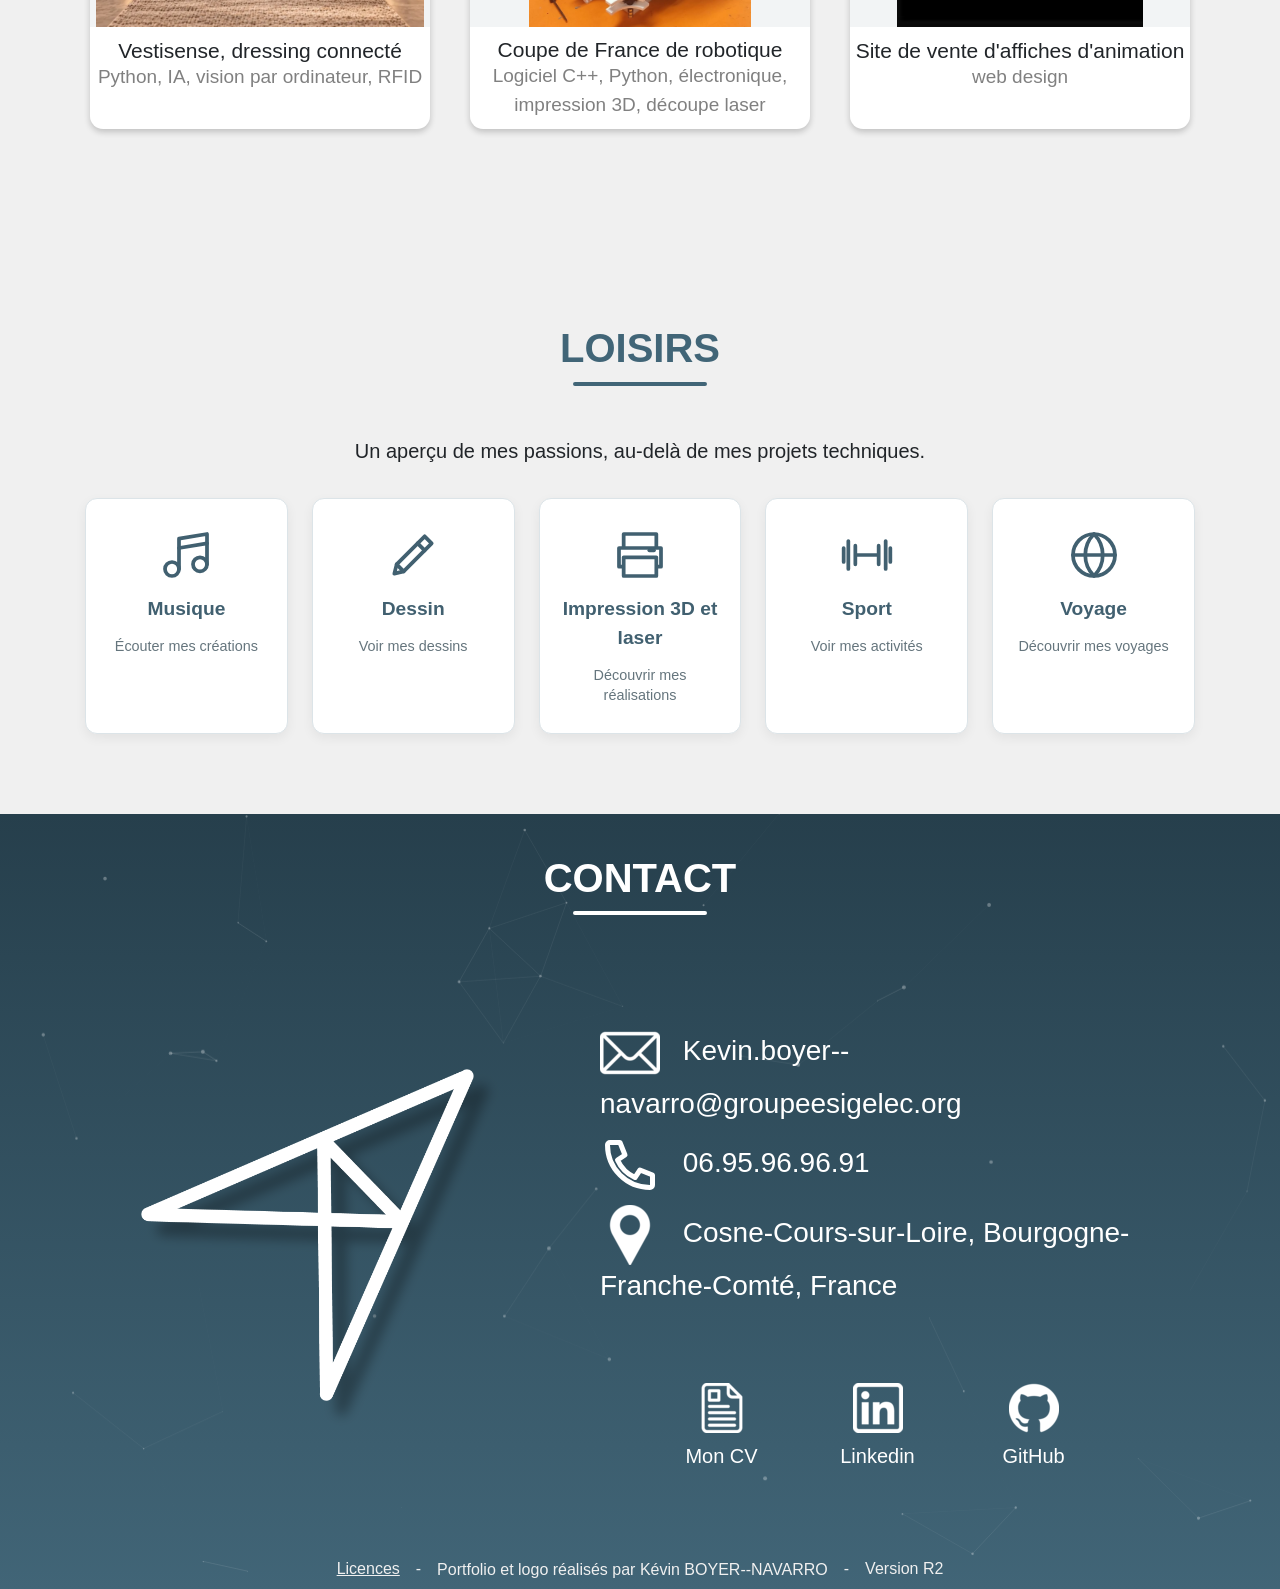
==== commit 9b2642f3: "Load refreshed project gallery and resources script" ====
--- a/index.html
+++ b/index.html
@@ -41,7 +41,7 @@
         <script src="js/lib/wow.min.js" defer></script>
 
         <!-- Main script -->
-        <script src="js/app_fr.js?v=20261003-career-order" defer></script>
+        <script src="js/app_fr.js?v=20261003-labo-resources" defer></script>
     <style>
 .hobbies-grid{display:grid;grid-template-columns:repeat(4,minmax(0,1fr));gap:24px;margin-top:32px}
 .hobby-card{width:100%;border:1px solid #dce4e8;border-radius:12px;background:#fff;color:#416070;padding:28px 16px;display:flex;flex-direction:column;align-items:center;gap:12px;cursor:pointer;box-shadow:0 4px 12px rgba(0,0,0,.06);transition:transform .2s,box-shadow .2s}
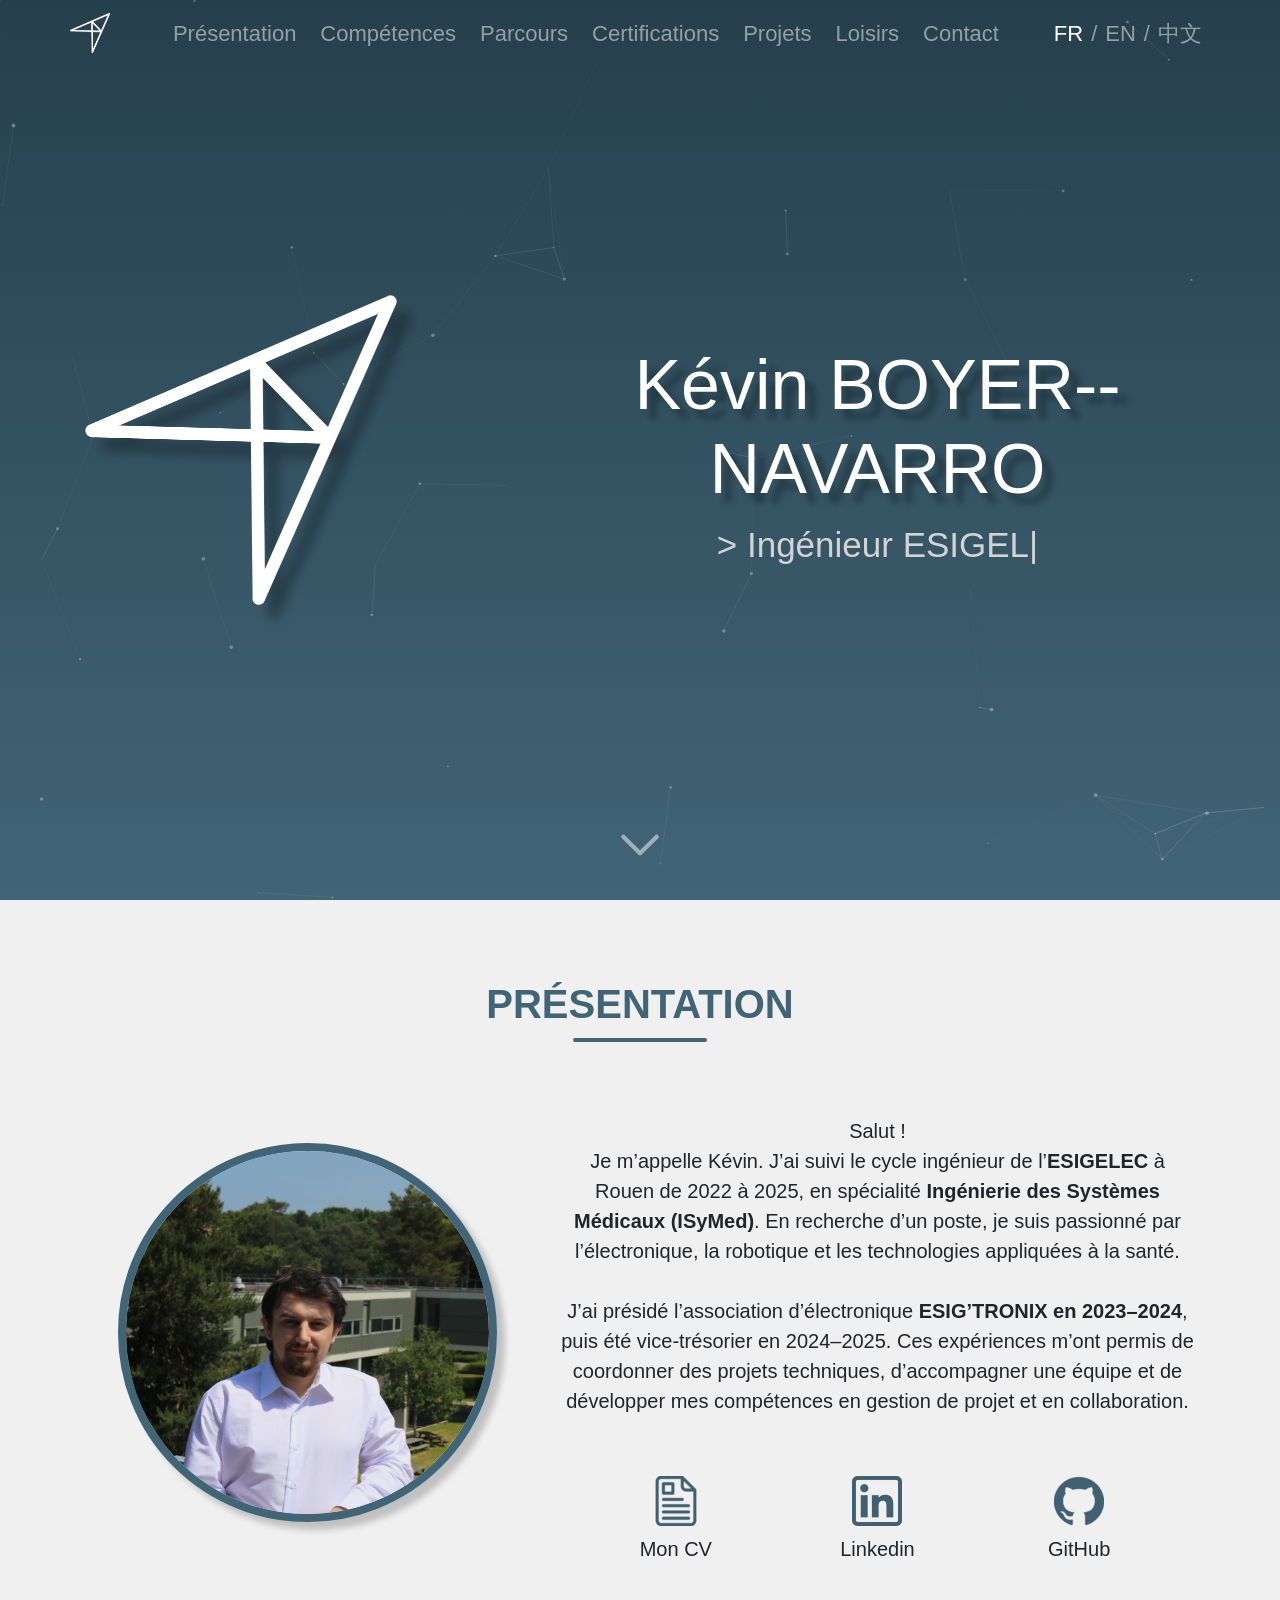
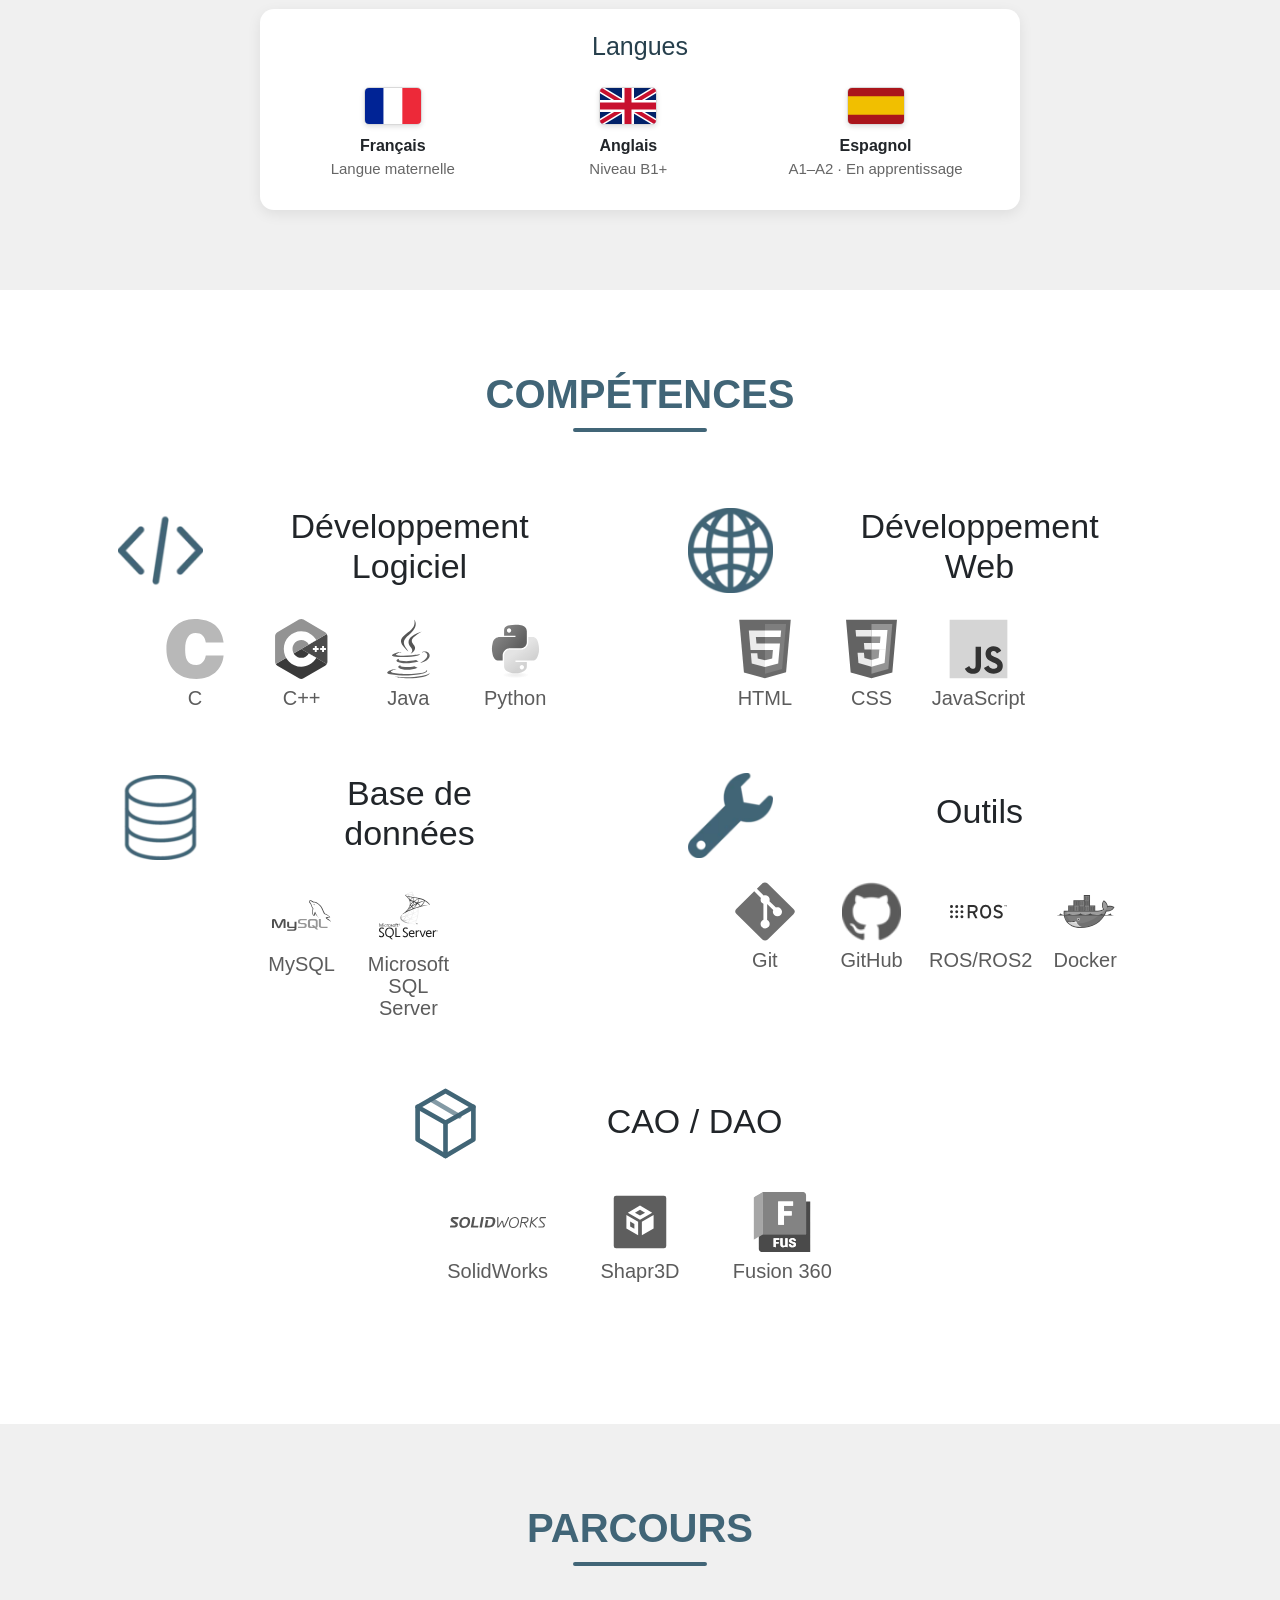
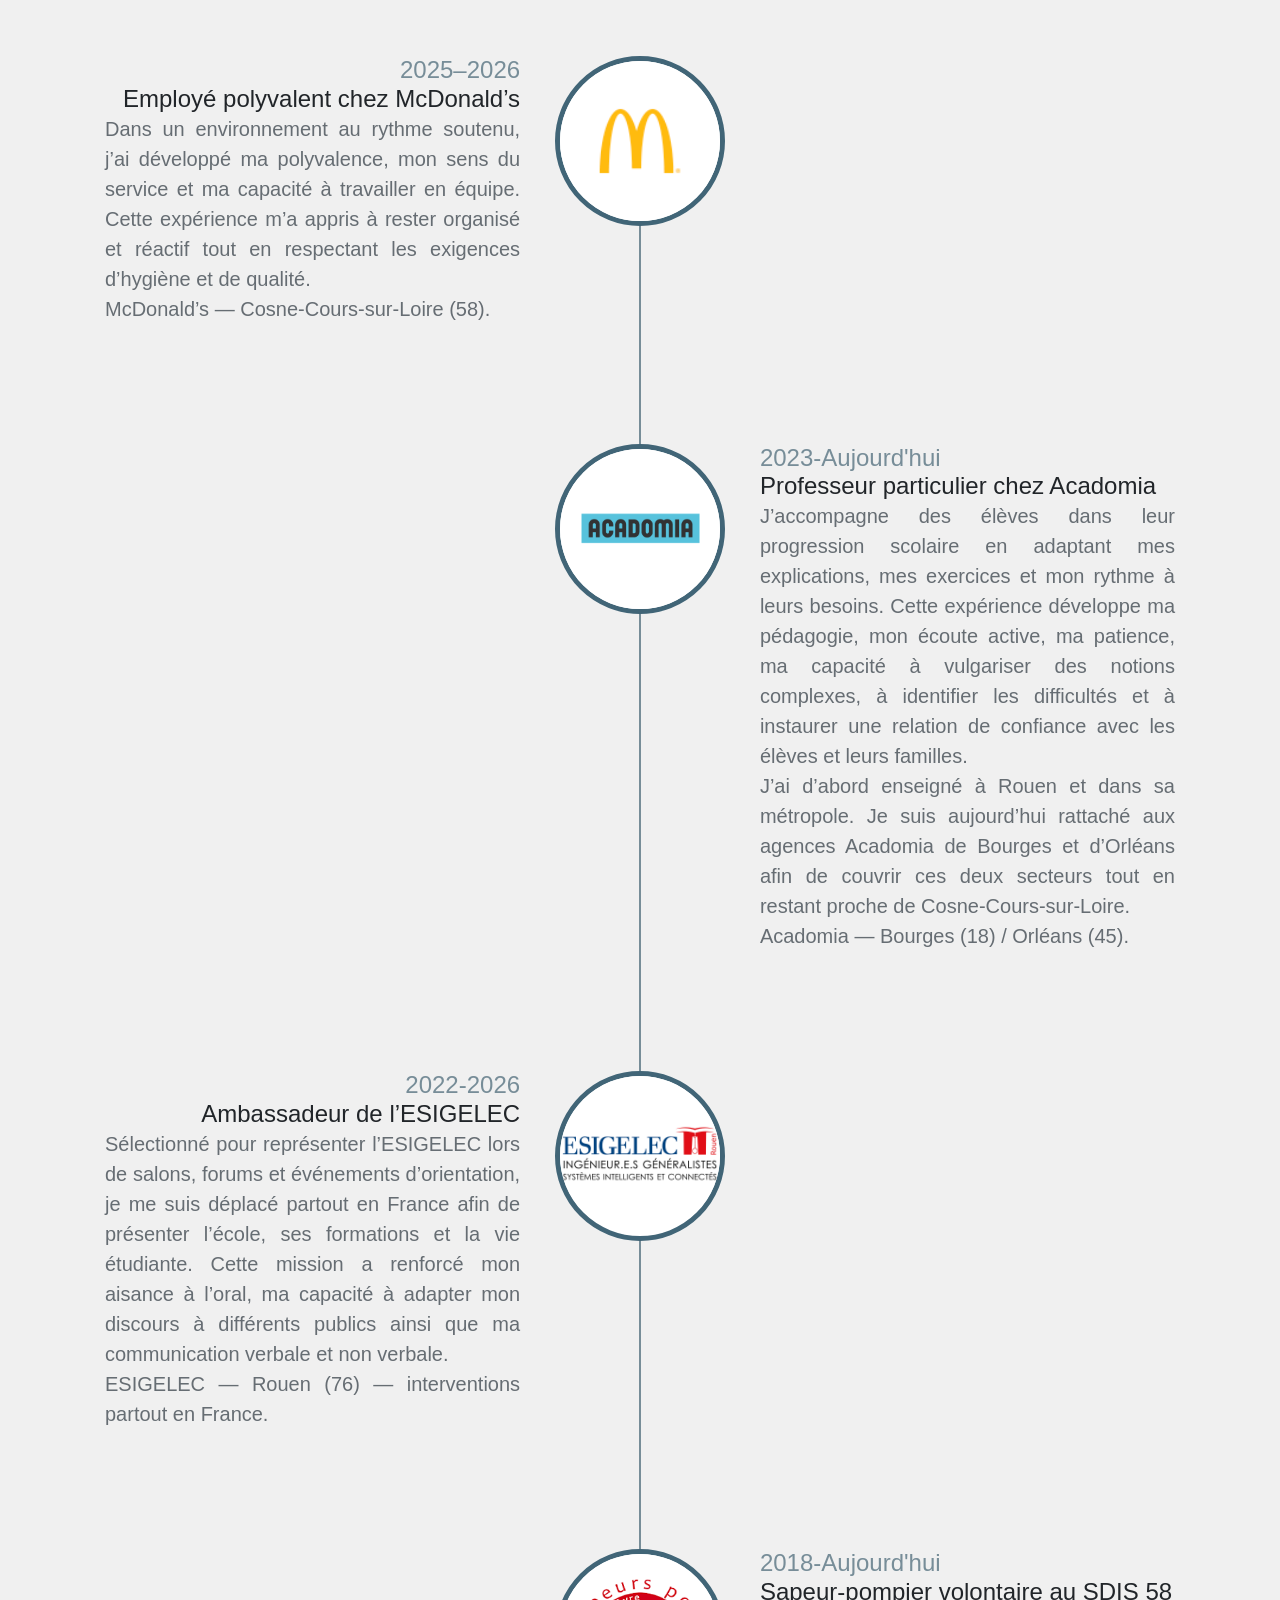
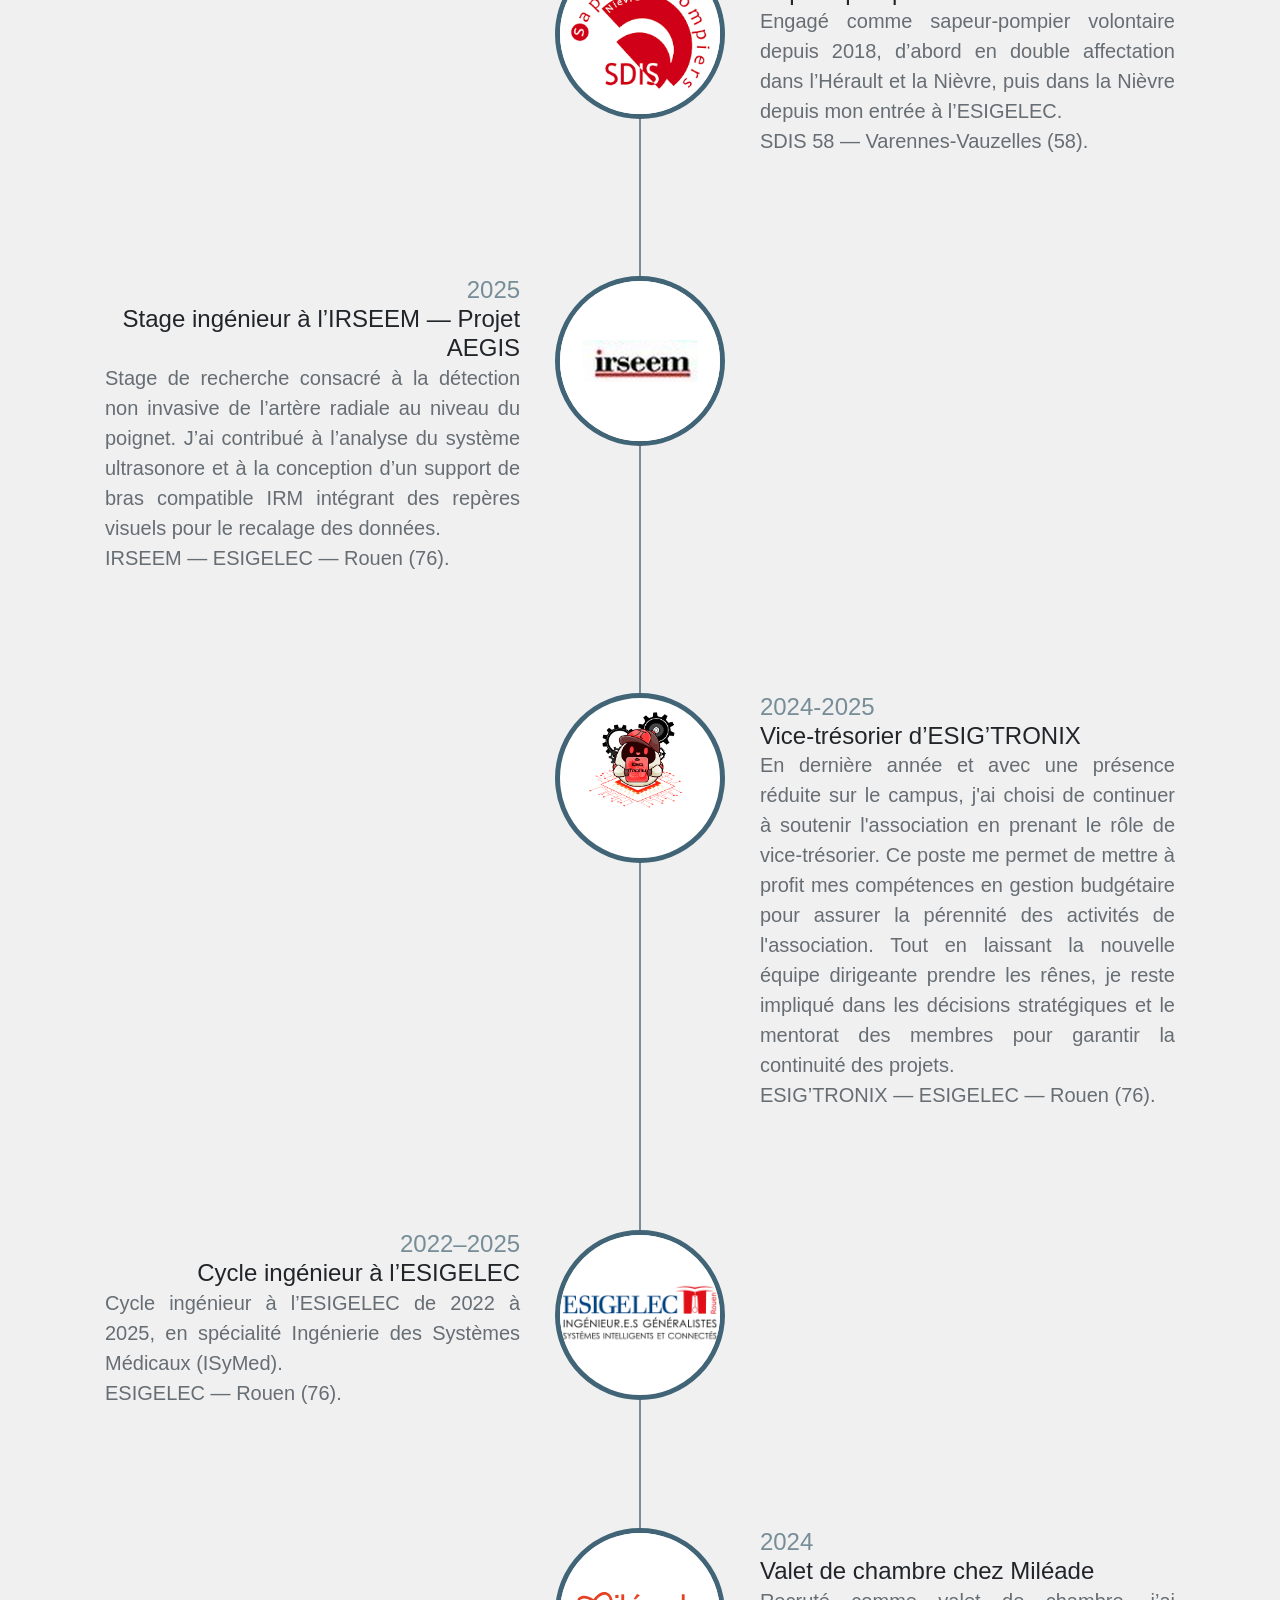
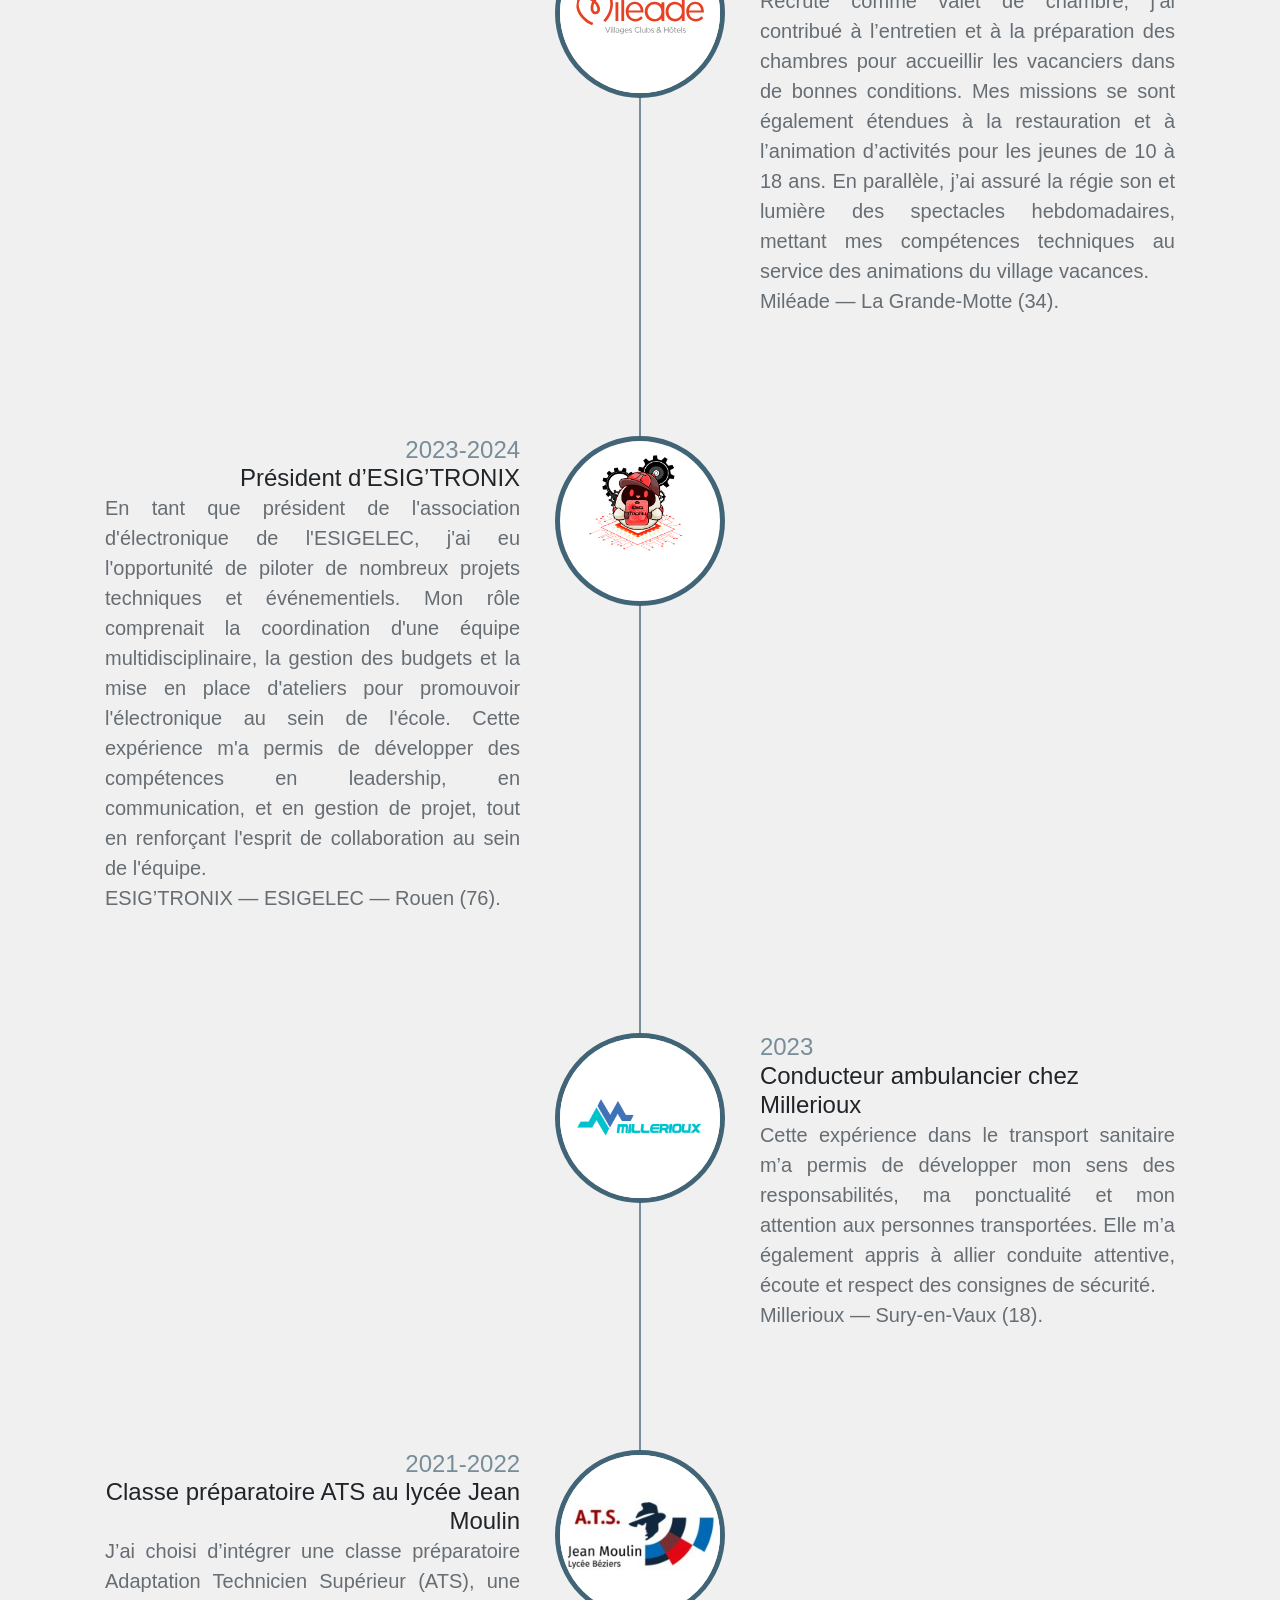
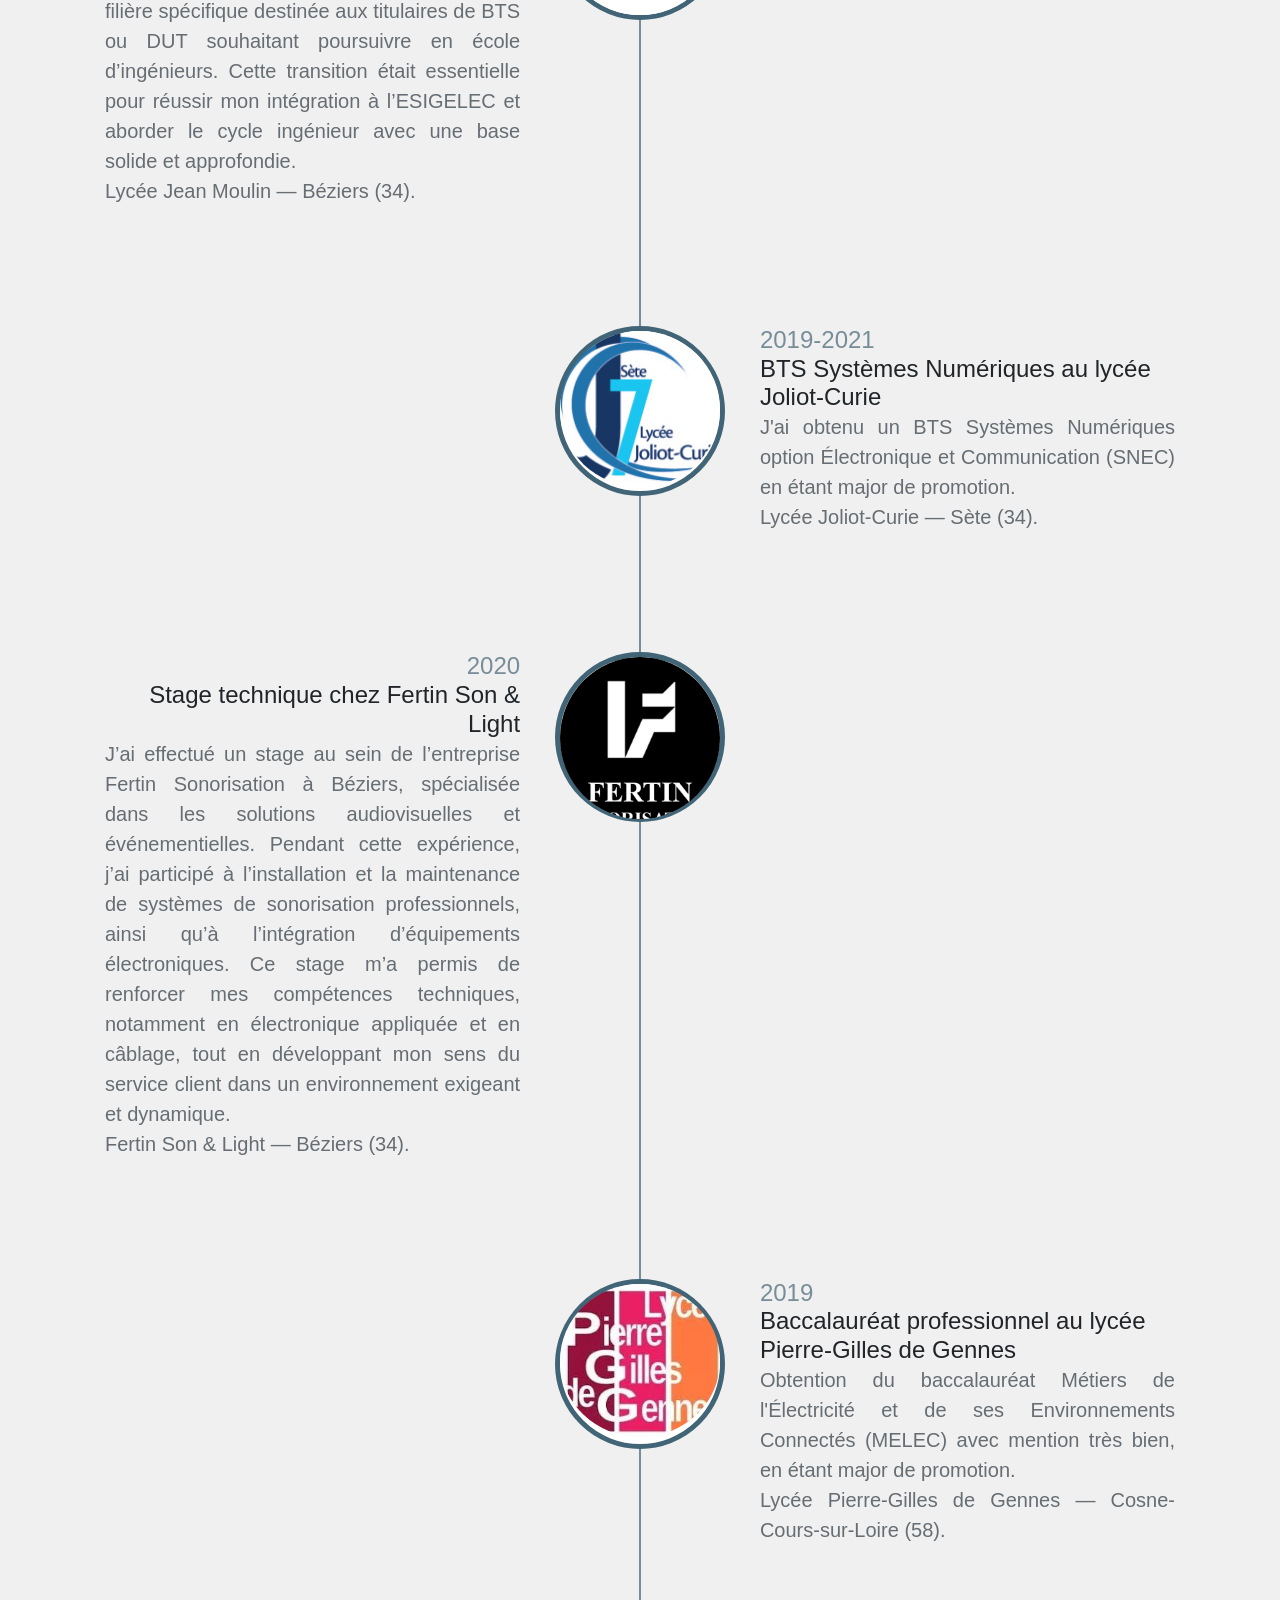
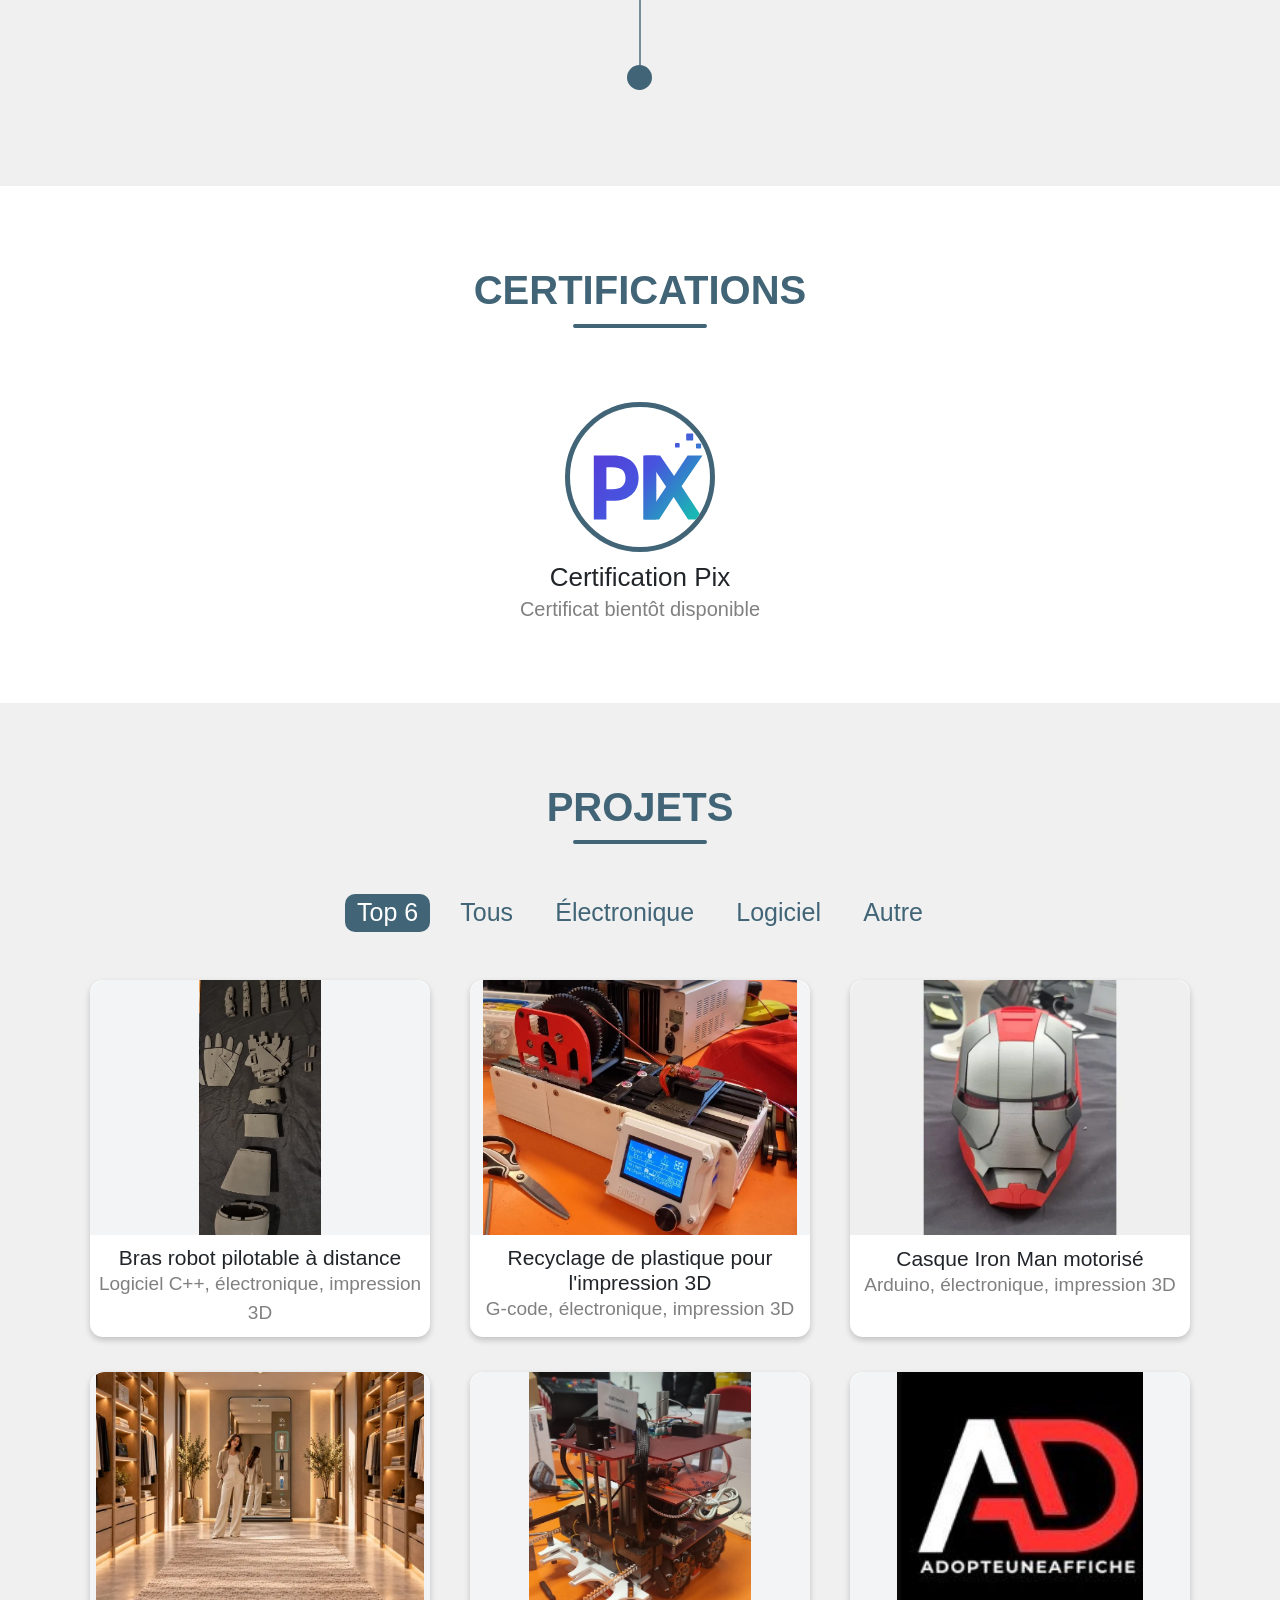
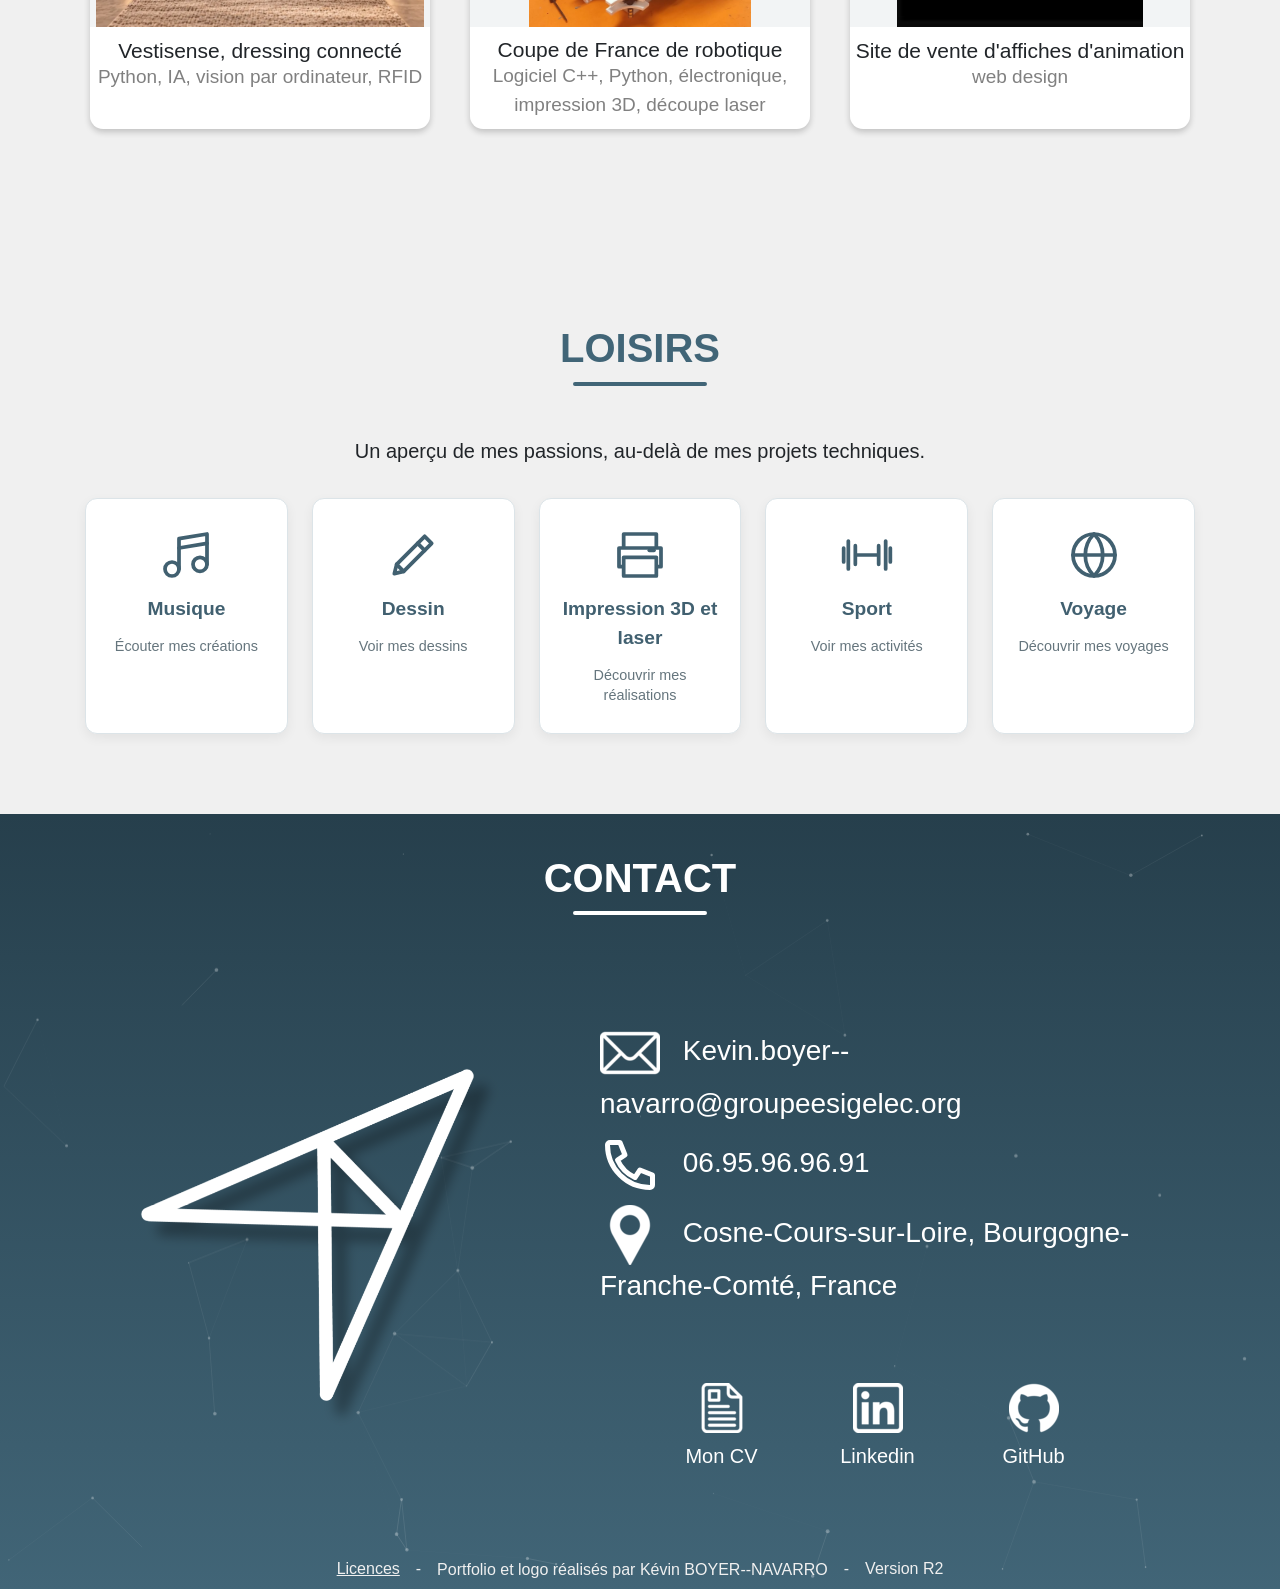
==== commit 1805fa50: "Add solo entrepreneurial Devis IA project with 13 ordered screenshots and GitHub resource in all lan" ====
--- a/index.html
+++ b/index.html
@@ -687,7 +687,17 @@
                             </div>
                         </div>
 
-                                                <div class="project-container col-12 col-sm-6 col-lg-4" data-project-name="labo_idees" data-project-categories="['all', 'software', 'elec', 'other']" style="display: none;" role="button" tabindex="0">
+                                                <div class="project-container col-12 col-sm-6 col-lg-4" data-project-name="devis_ia" data-project-categories="['all', 'software']" style="display: none;" role="button" tabindex="0">
+                            <div class="project-container-body d-flex flex-row flex-sm-column">
+                                <img src="assets/projects/devis_ia/devis_ia_3.webp" alt="Devis IA pour les professionnels du BTP">
+                                <div class="project-container-title d-flex flex-column align-items-center justify-content-center text-center">
+                                    <h4>Devis IA pour les professionnels du BTP</h4>
+                                    <span>IA, application web, entrepreneuriat</span>
+                                </div>
+                            </div>
+                        </div>
+
+                        <div class="project-container col-12 col-sm-6 col-lg-4" data-project-name="labo_idees" data-project-categories="['all', 'software', 'elec', 'other']" style="display: none;" role="button" tabindex="0">
                             <div class="project-container-body d-flex flex-row flex-sm-column">
                                 <img src="assets/projects/labo_idees/thumbnail.svg" alt="Le labo des idées">
                                 <div class="project-container-title d-flex flex-column align-items-center justify-content-center text-center">
